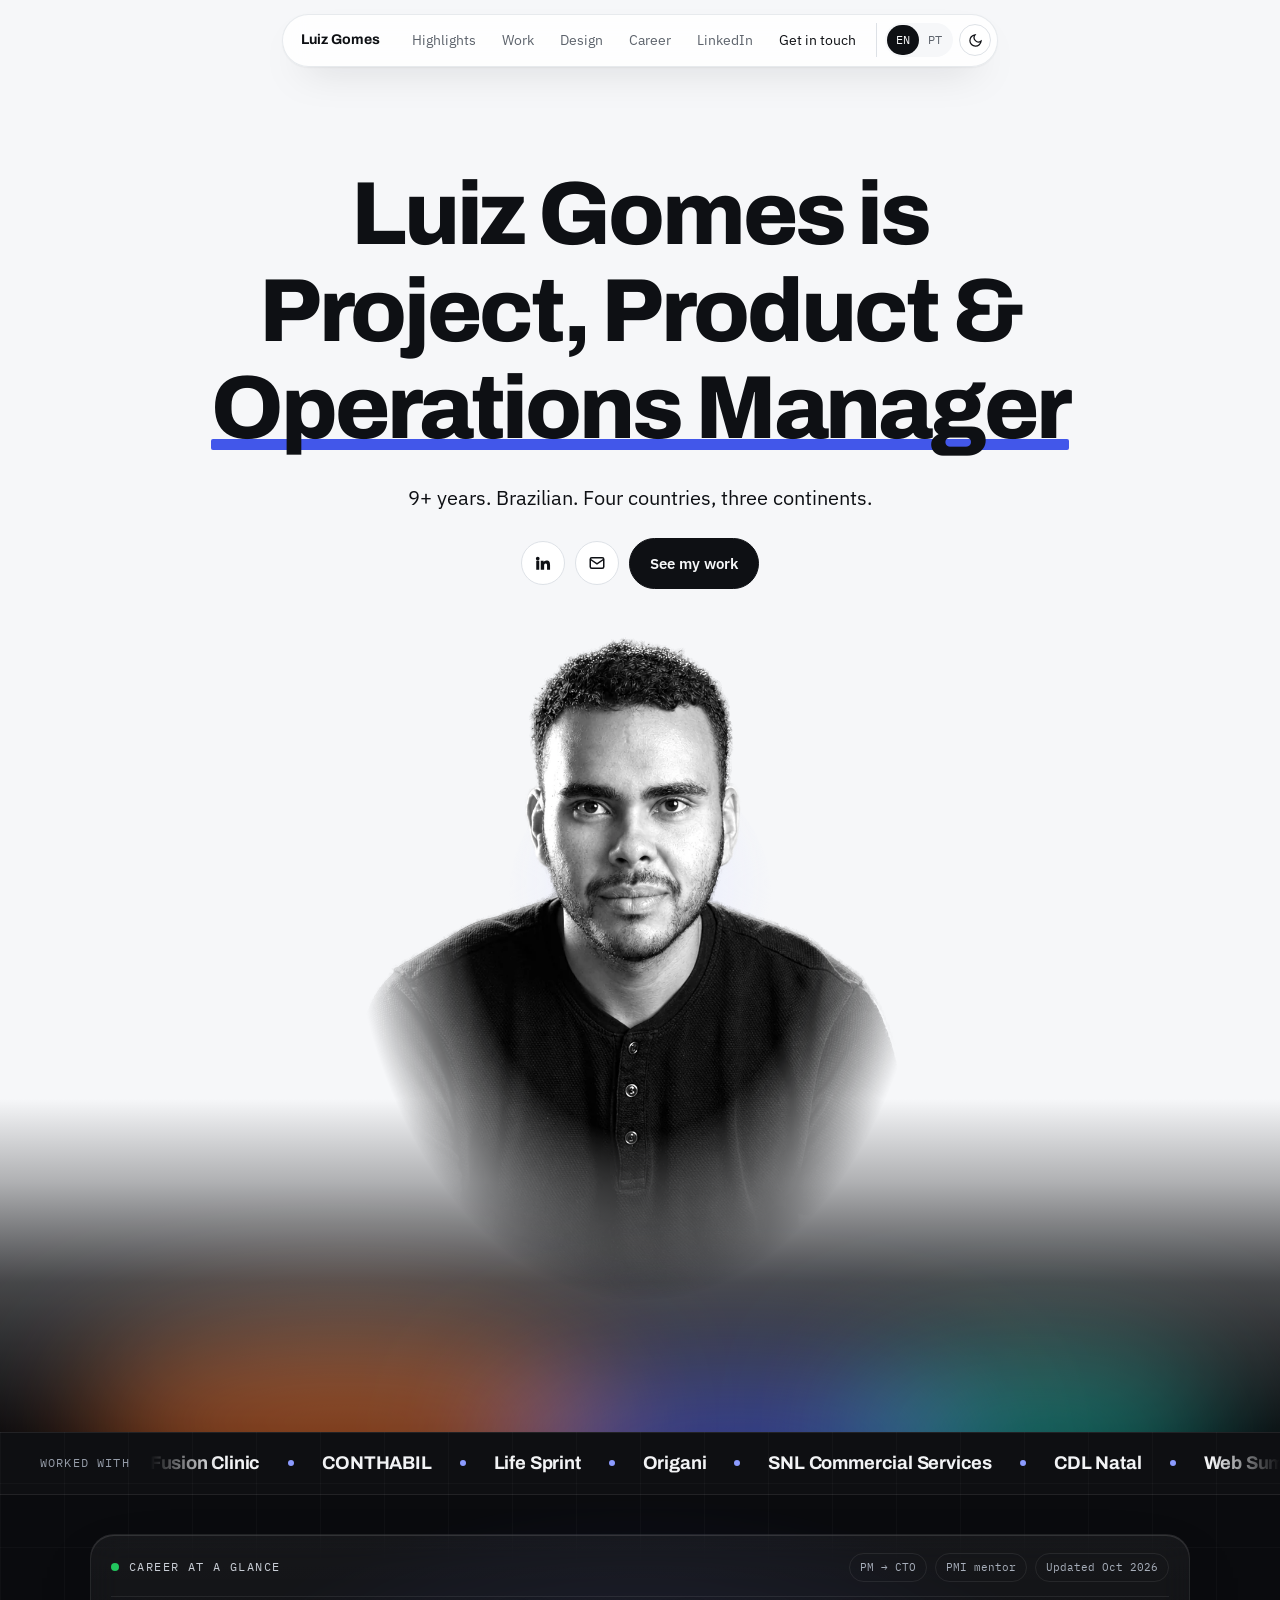
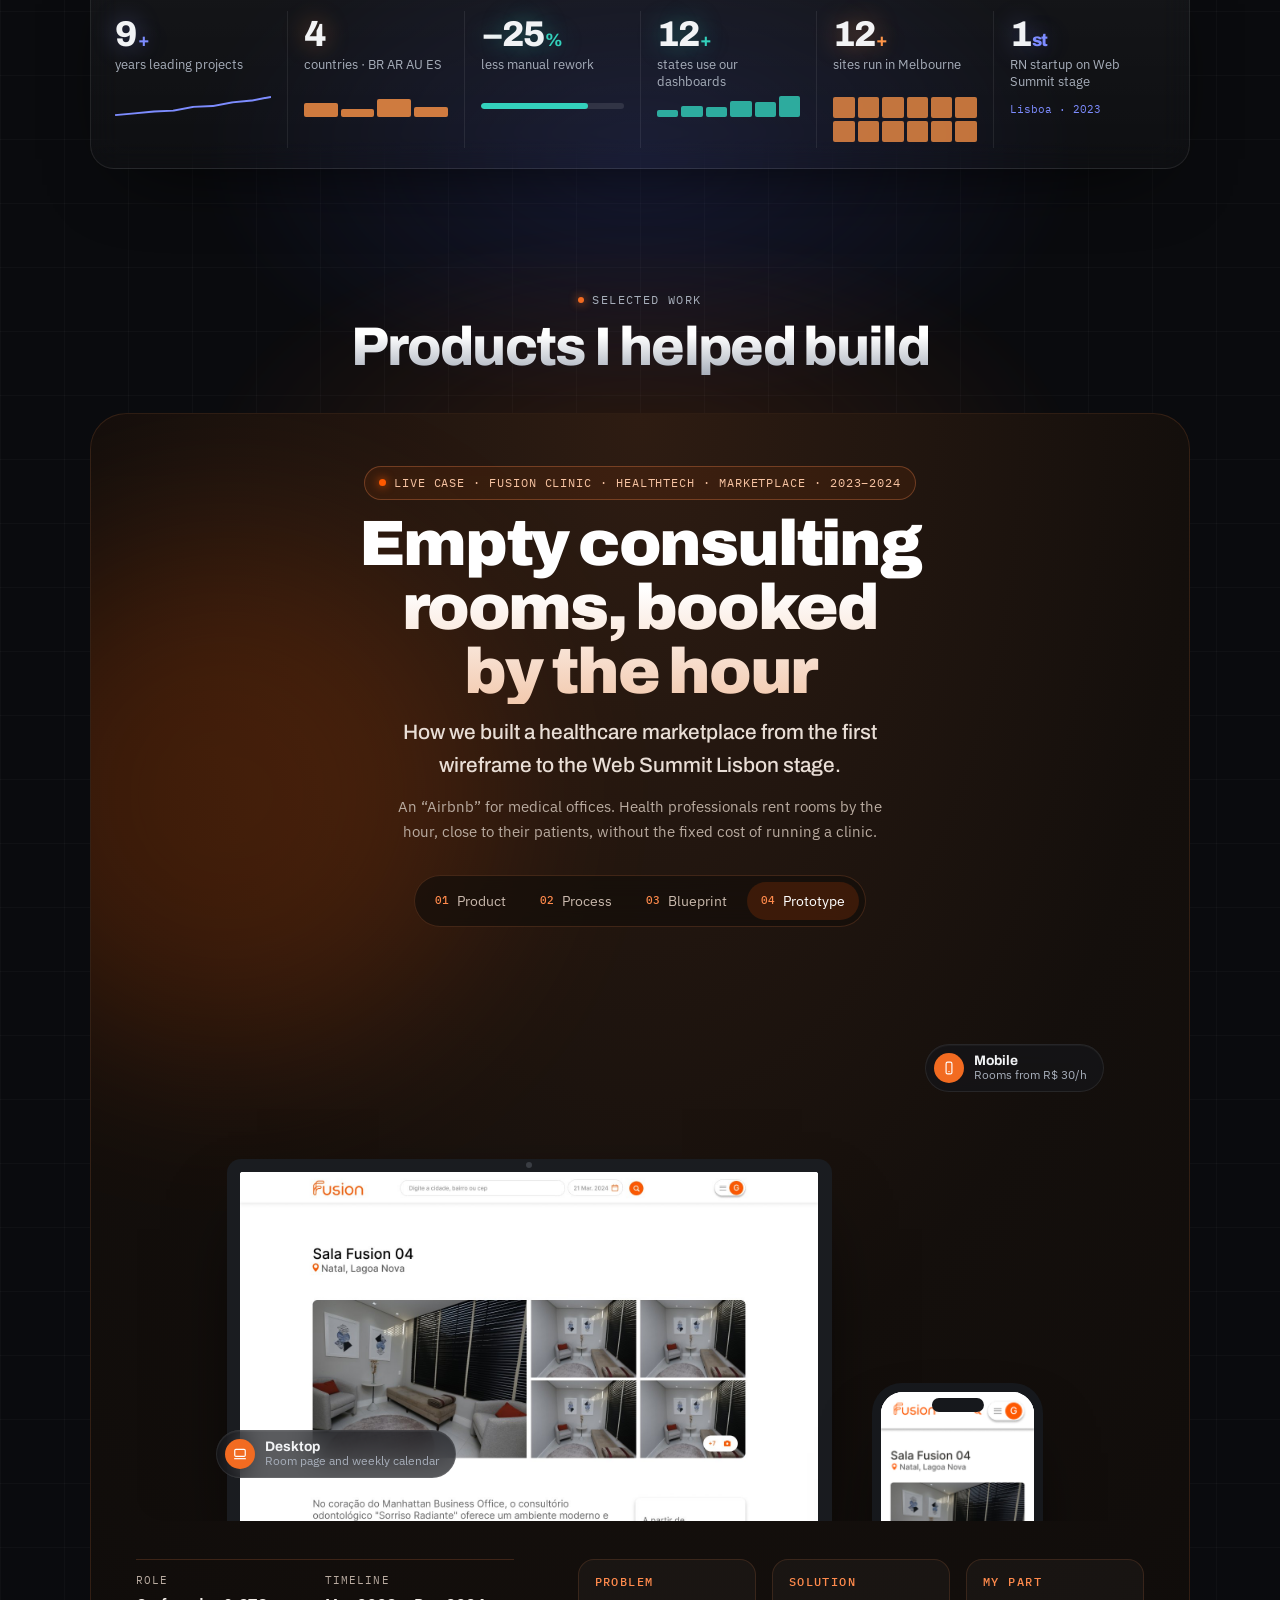
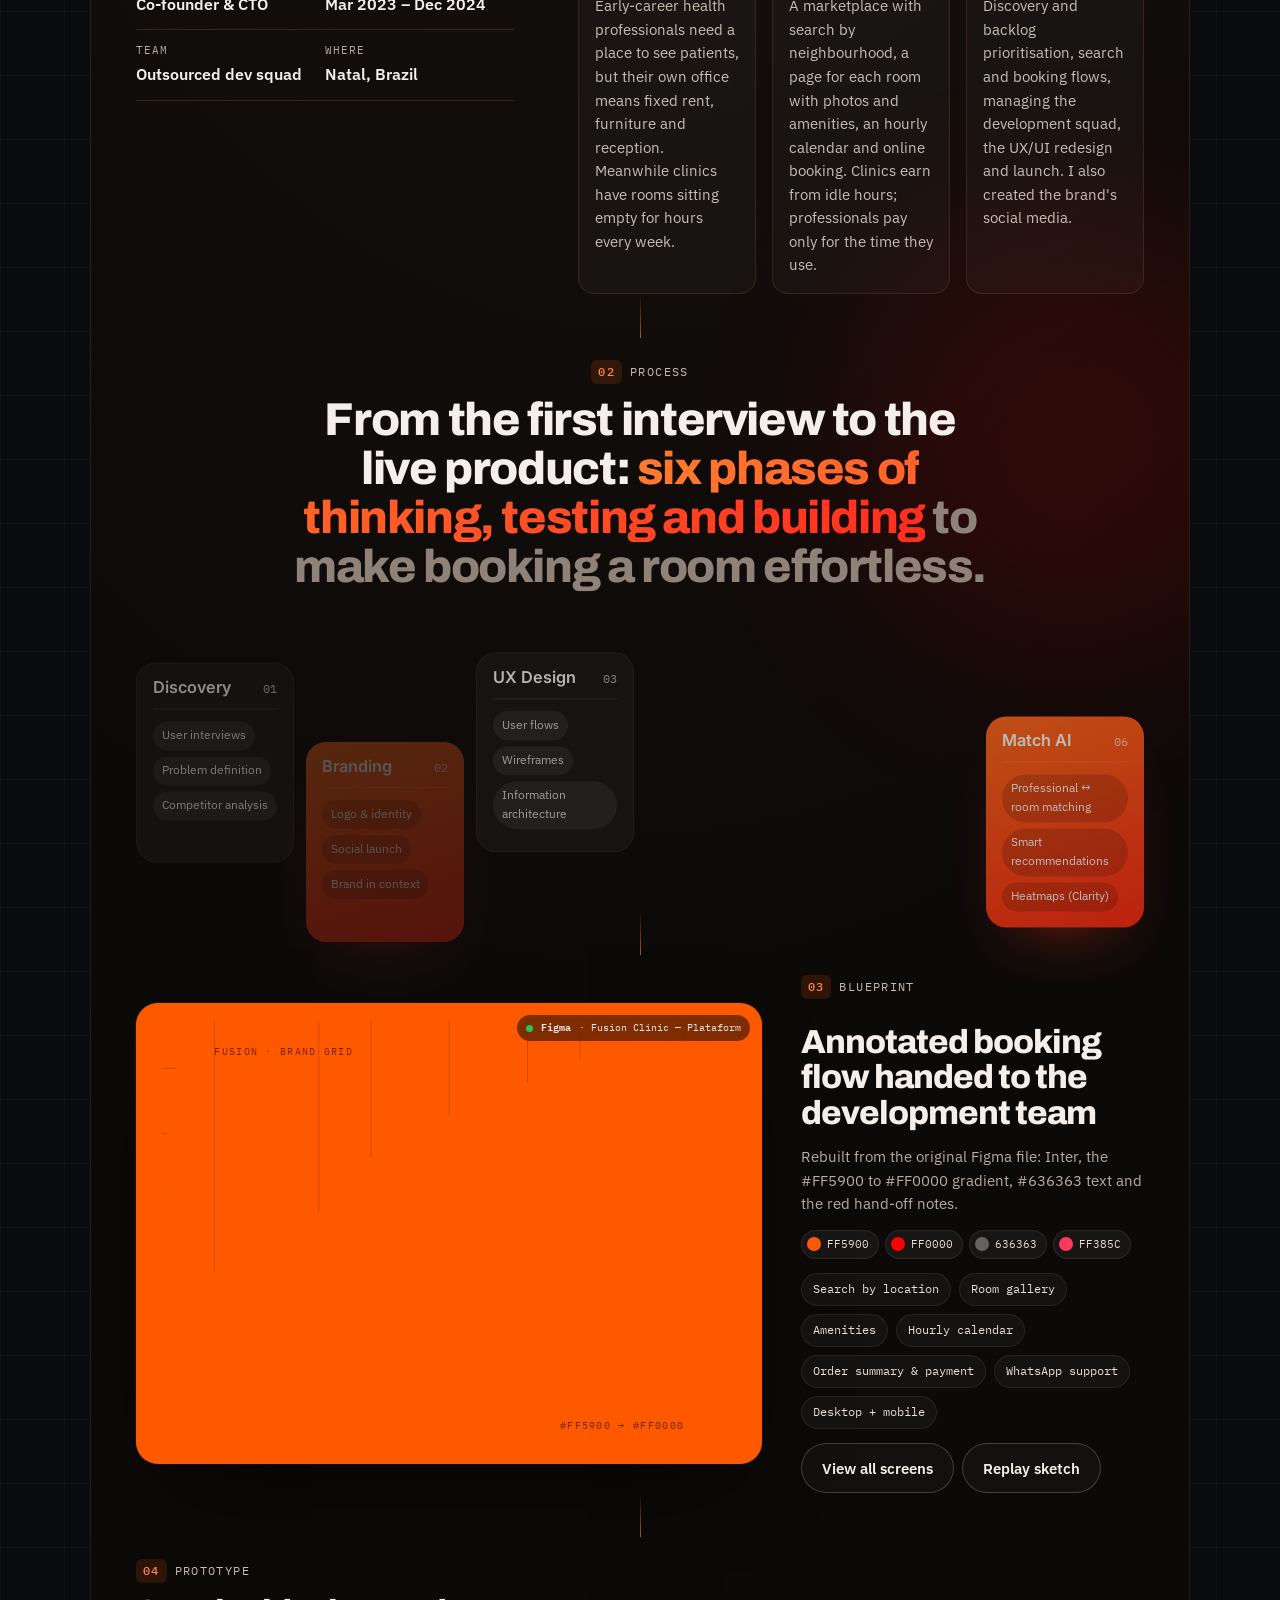
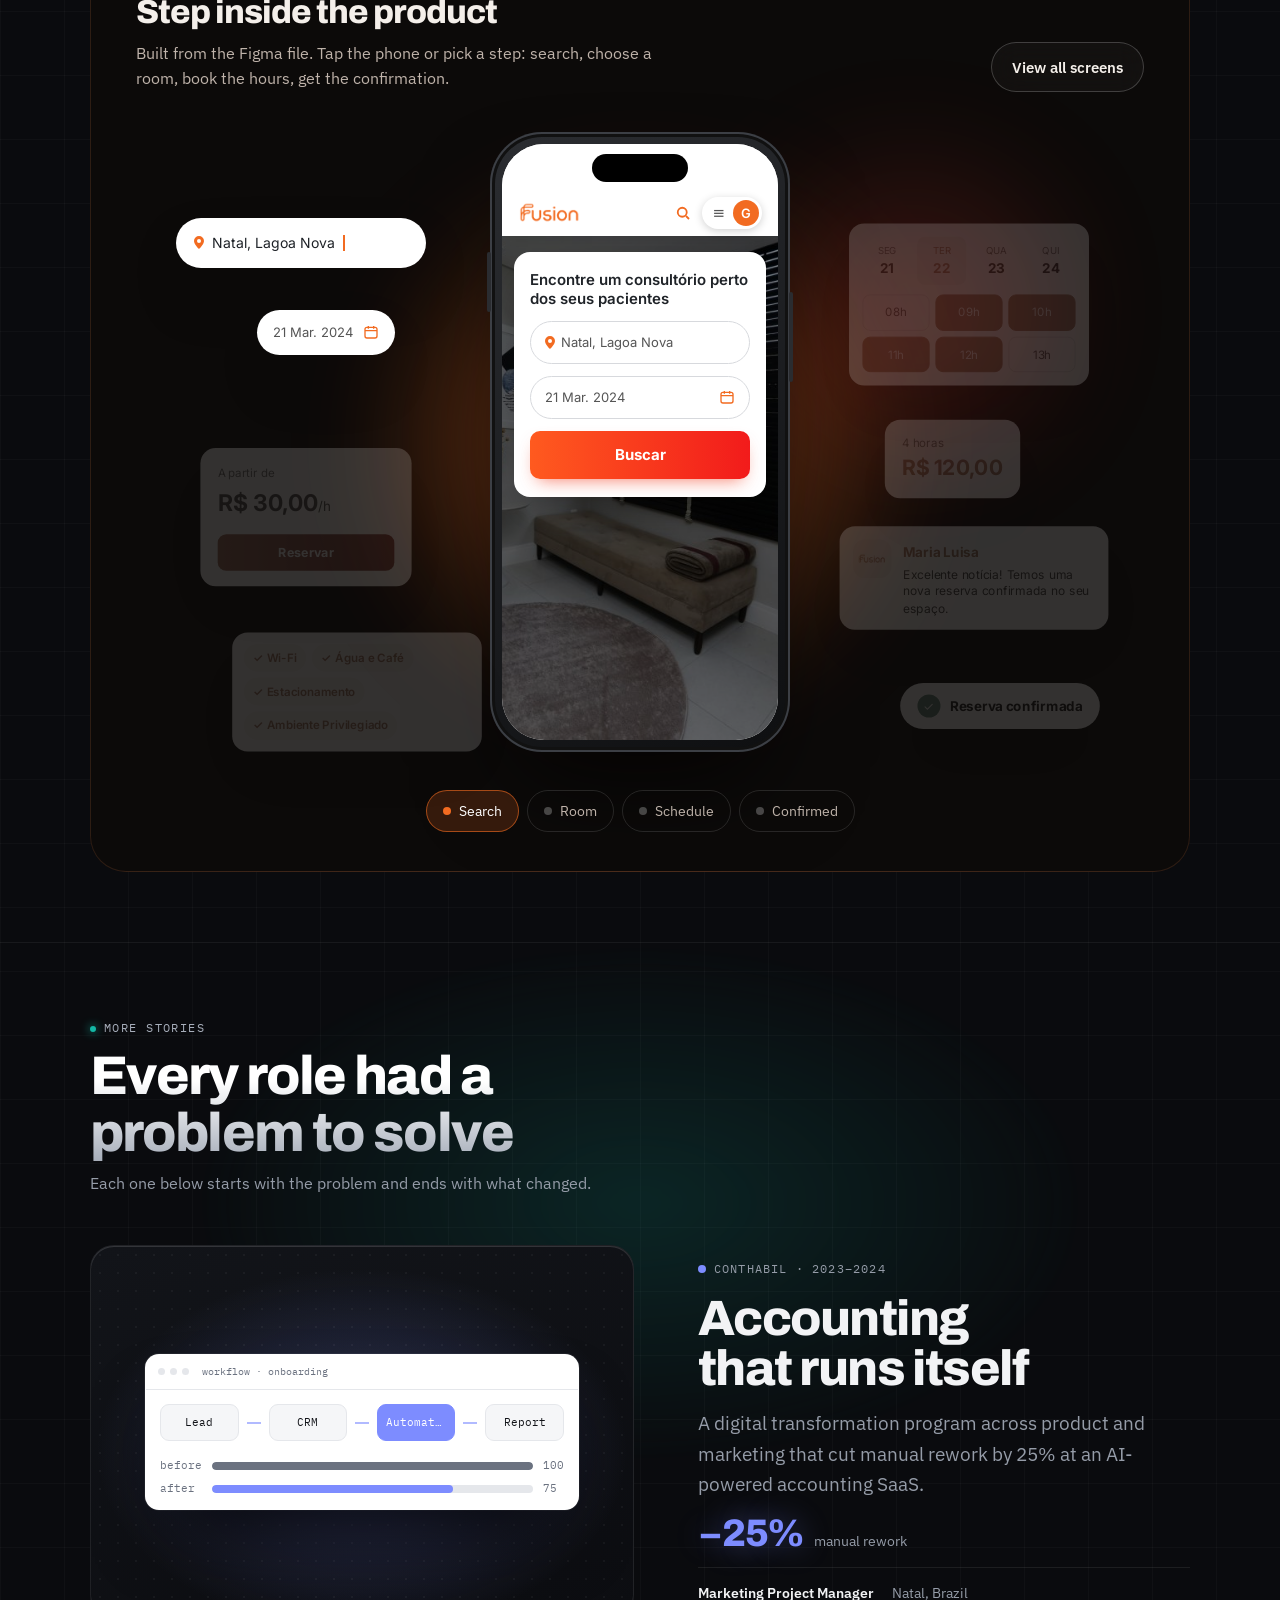
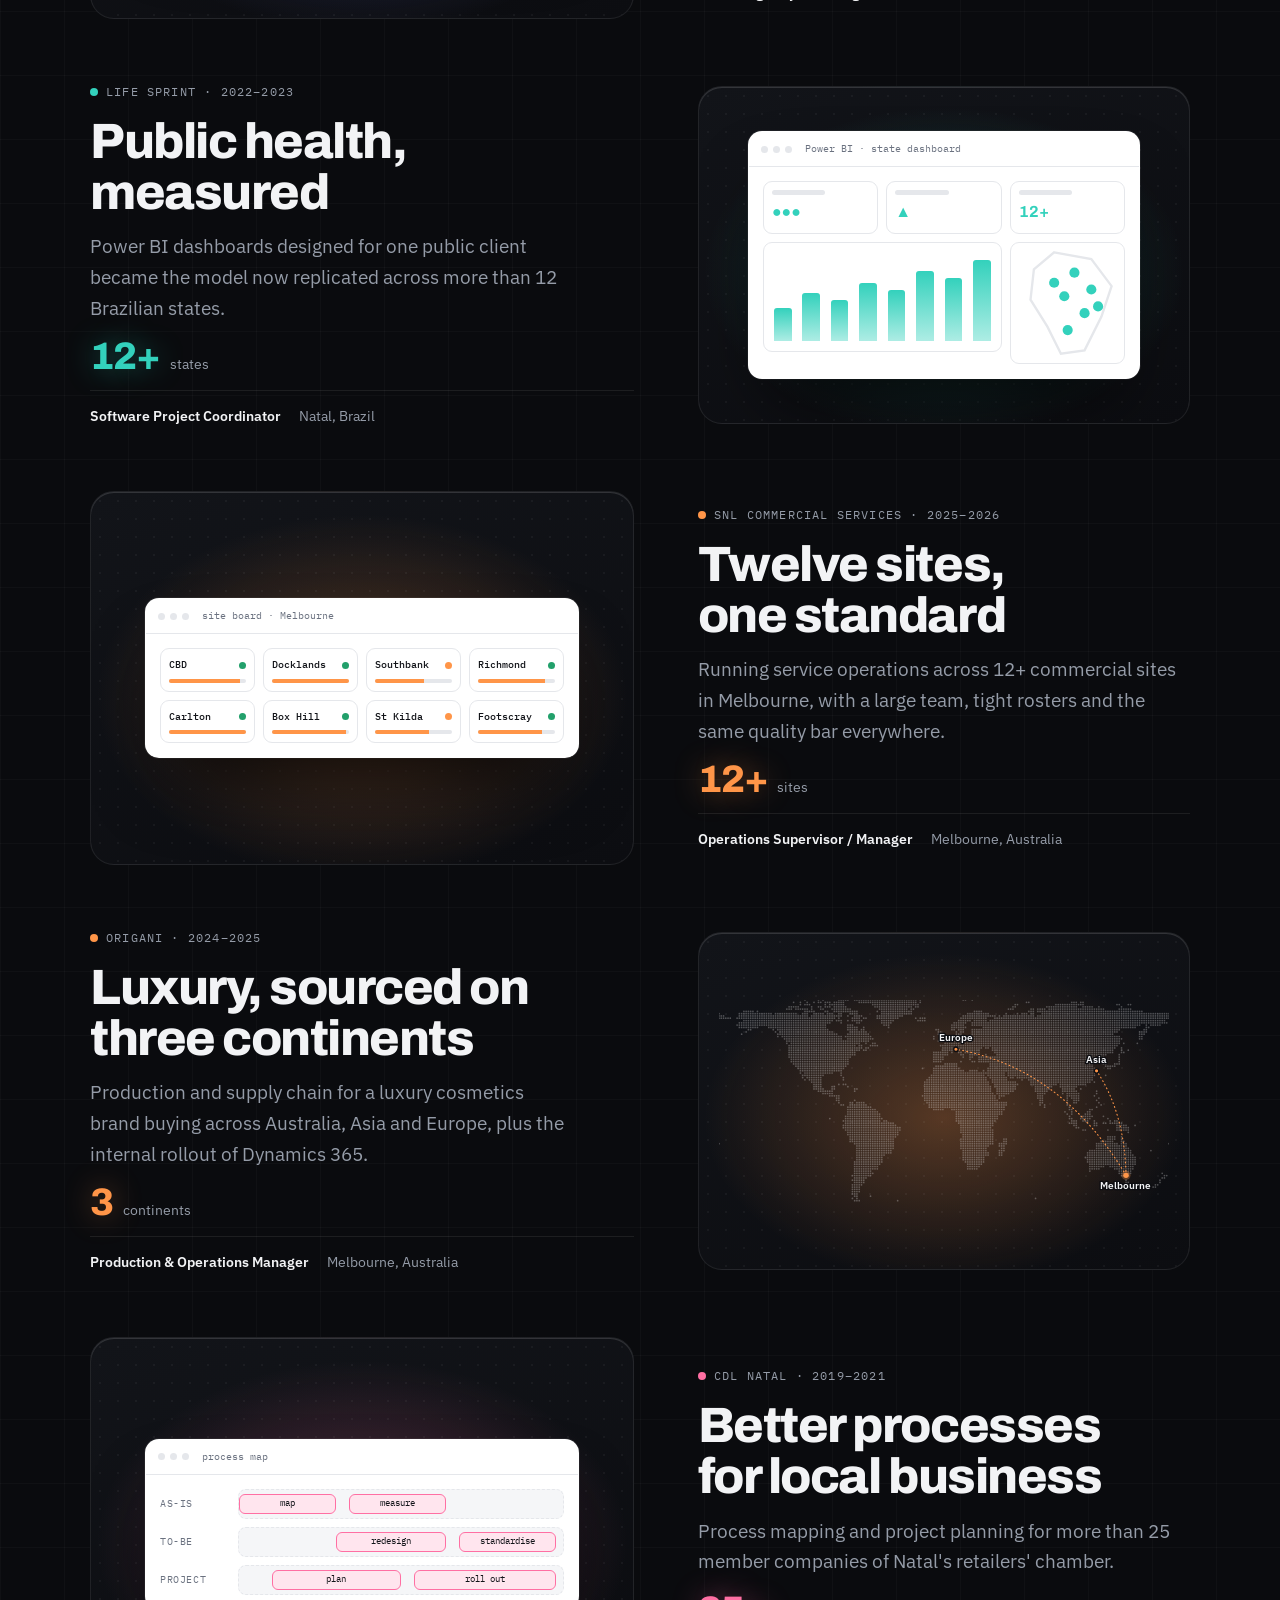
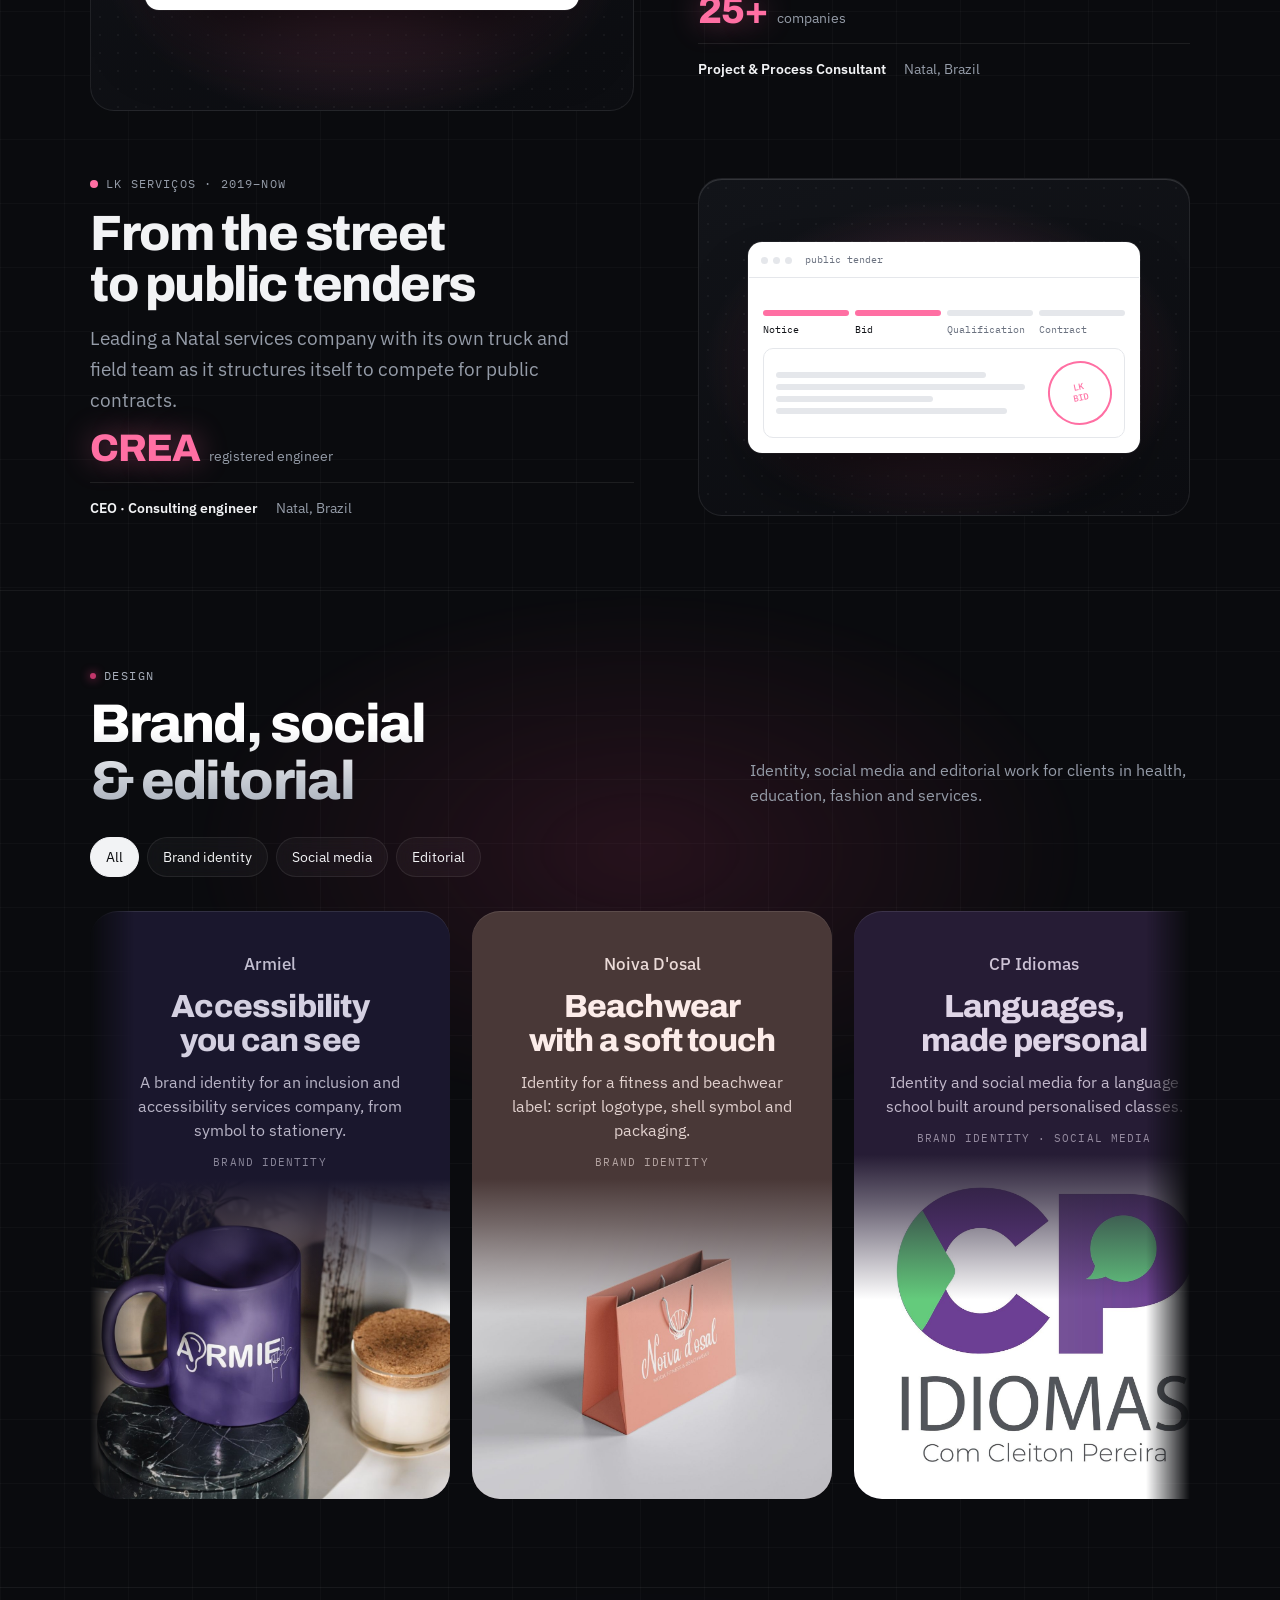
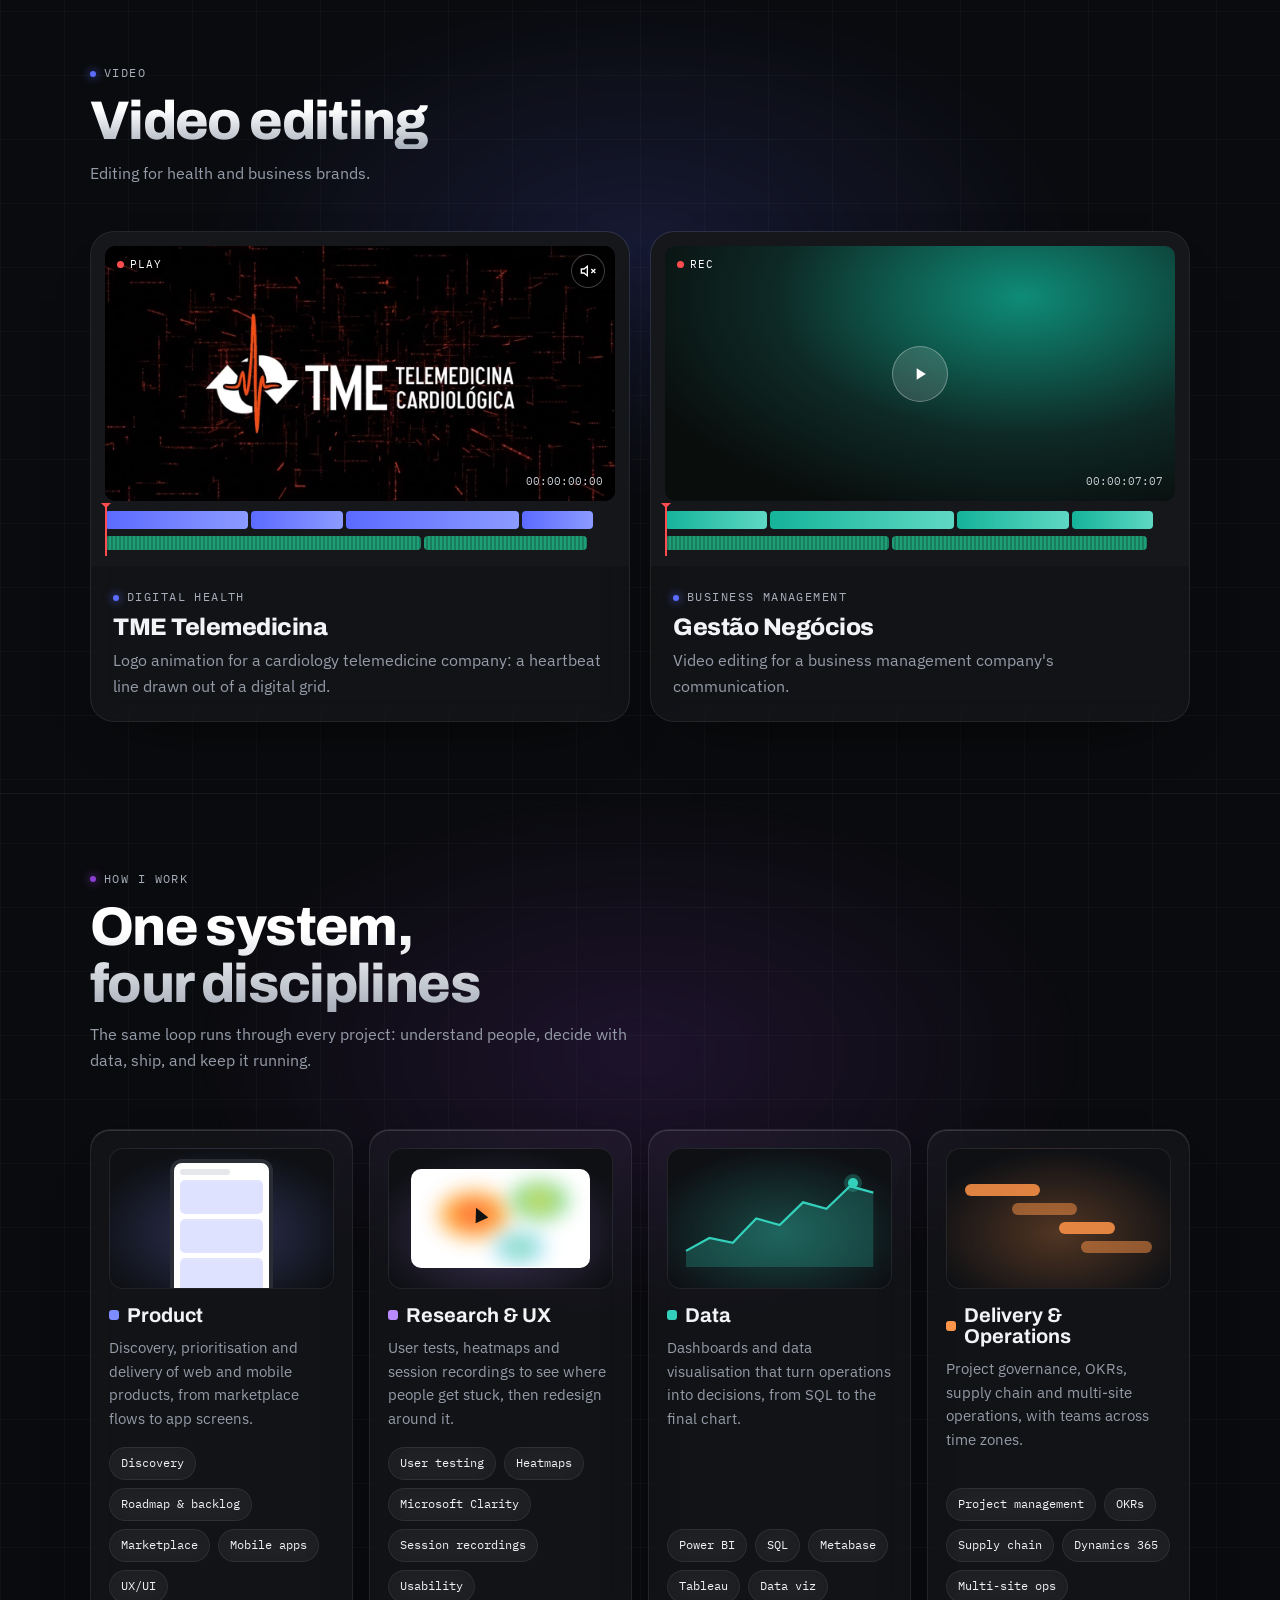
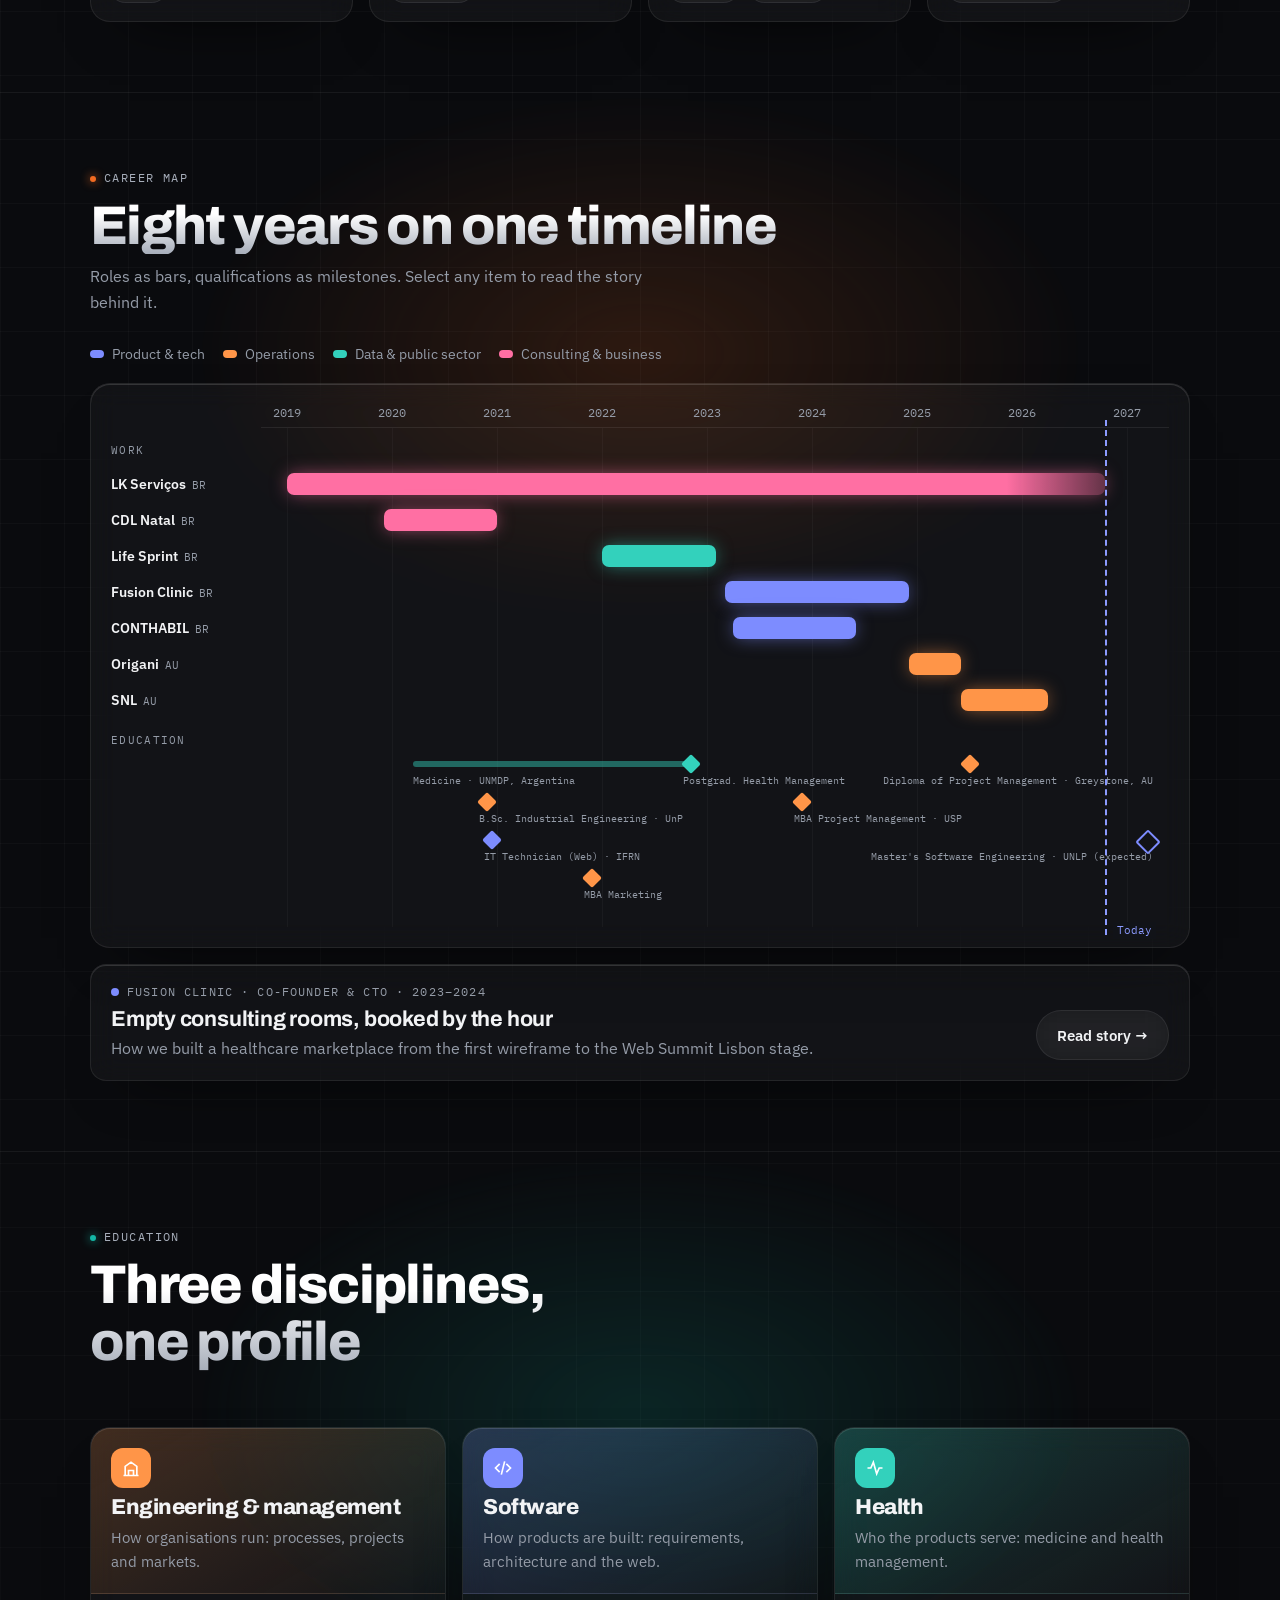
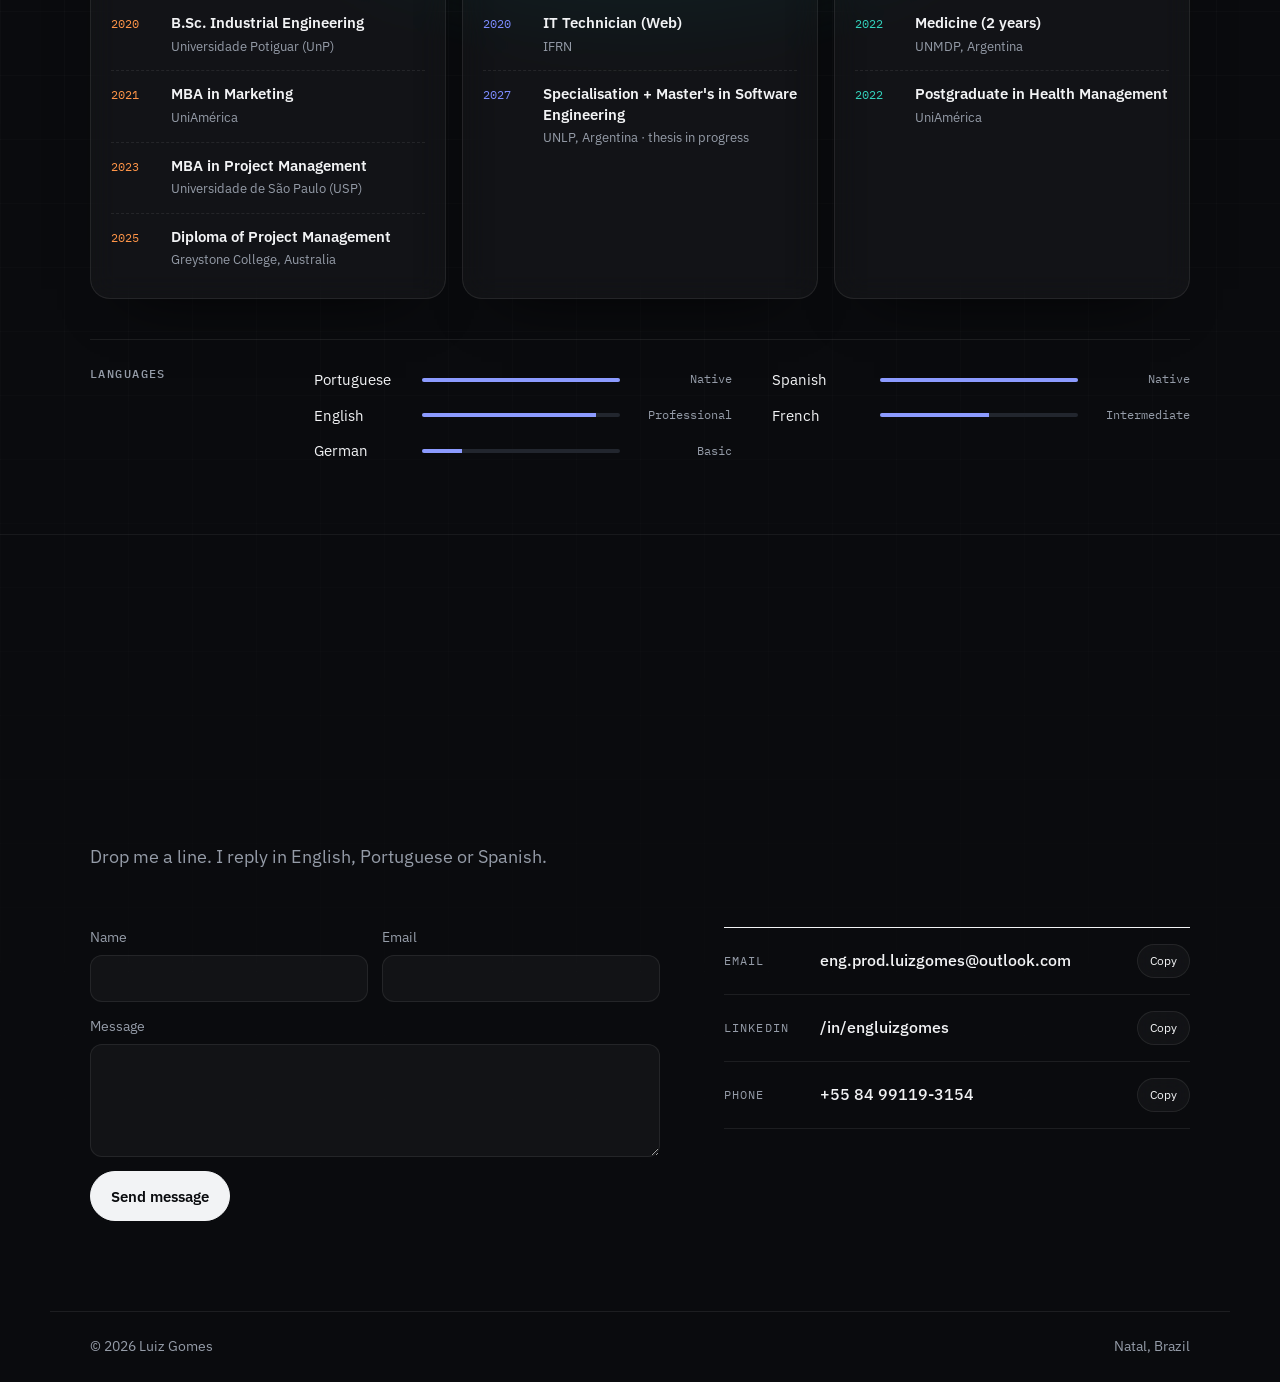
==== index.html @ 3c08f3bb "Unified Fusion live case (product, process, live blueprint, prototype), TME video, HUD highlights, t" ====
<!doctype html>
<html lang="en" data-lang="en">
<head>
<meta charset="utf-8">
<meta name="viewport" content="width=device-width, initial-scale=1, viewport-fit=cover">
<title>Luiz Gomes — Project, Product &amp; Operations Manager</title>
<meta name="description" content="Luiz Gomes is a Project, Product & Operations Manager. Co-founder and CTO of Fusion Clinic. 9+ years across Brazil, Argentina, Australia and Spain.">
<meta name="theme-color" content="#F6F7F9">
<meta property="og:type" content="website">
<meta property="og:title" content="Luiz Gomes — Project, Product & Operations Manager">
<meta property="og:description" content="Products, projects, design and video. 9+ years across Brazil, Argentina, Australia and Spain.">
<meta property="og:image" content="/assets/img/og.jpg">
<meta name="twitter:card" content="summary_large_image">
<link rel="icon" href="/favicon.svg" type="image/svg+xml">
<script>
(function(){var r=document.documentElement;try{var q=new URLSearchParams(location.search).get("lang");var l=q||localStorage.getItem("lg-lang");if(l==="pt"||l==="en"){r.dataset.lang=l;r.lang=l==="pt"?"pt-BR":"en"}var t=localStorage.getItem("lg-theme");if(t)r.dataset.theme=t}catch(e){}})();
</script>
<link rel="preconnect" href="https://fonts.googleapis.com">
<link rel="preconnect" href="https://fonts.gstatic.com" crossorigin>
<link rel="stylesheet" href="https://fonts.googleapis.com/css2?family=Archivo:wdth,wght@62..125,400..900&family=IBM+Plex+Sans:wght@400;500;600&family=IBM+Plex+Mono:wght@400;500&family=Inter:wght@400;500;600;700&display=swap">
<link rel="stylesheet" href="css/style.css">
</head>
<body>
<a class="skip" href="#main" data-i18n="skip">Skip to content</a>

<nav class="pill" aria-label="Main">
  <a class="pill-name" href="#top">Luiz Gomes</a>
  <a class="pill-l" href="#highlights" data-i18n="nav.highlights">Highlights</a>
  <a class="pill-l" href="#work" data-i18n="nav.work">Work</a>
  <a class="pill-l" href="#design" data-i18n="nav.design">Design</a>
  <a class="pill-l" href="#career" data-i18n="nav.career">Career</a>
  <a class="pill-l" href="https://linkedin.com/in/engluizgomes" target="_blank" rel="noopener">LinkedIn</a>
  <a class="pill-l cta" href="#contact" data-i18n="nav.contact">Get in touch</a>
  <span class="pill-tools">
    <span class="lang" role="group" aria-label="Language">
      <button type="button" data-set-lang="en" aria-pressed="true">EN</button>
      <button type="button" data-set-lang="pt" aria-pressed="false">PT</button>
    </span>
    <button class="theme" id="themeBtn" type="button" aria-label="Toggle light and dark theme">
      <svg width="15" height="15" viewBox="0 0 24 24" fill="none" stroke="currentColor" stroke-width="2"><path d="M21 12.8A9 9 0 1 1 11.2 3a7 7 0 0 0 9.8 9.8z"/></svg>
    </button>
  </span>
</nav>

<header class="hero" id="top">
  <h1 class="hero-h">
    <span class="ln"><span data-i18n="hero.a">Luiz Gomes is</span></span>
    <span class="ln"><span data-i18n="hero.b">Project, Product &amp;</span></span>
    <span class="ln"><span class="u" data-i18n="hero.c">Operations Manager</span></span>
  </h1>
  <p class="hero-sub" data-i18n="hero.sub">9+ years. Brazilian. Four countries, three continents.</p>
  <div class="hero-links">
    <a class="ico" href="https://linkedin.com/in/engluizgomes" target="_blank" rel="noopener" aria-label="LinkedIn">
      <svg width="18" height="18" viewBox="0 0 24 24" fill="currentColor"><path d="M4.98 3.5a2.5 2.5 0 1 1 0 5 2.5 2.5 0 0 1 0-5zM3 9h4v12H3zM9 9h3.8v1.7h.05c.53-1 1.83-2.05 3.77-2.05 4.03 0 4.78 2.65 4.78 6.1V21h-4v-5.4c0-1.3-.02-2.95-1.8-2.95-1.8 0-2.08 1.4-2.08 2.86V21H9z"/></svg></a>
    <a class="ico" href="#contact" aria-label="Email">
      <svg width="18" height="18" viewBox="0 0 24 24" fill="none" stroke="currentColor" stroke-width="2"><rect x="3" y="5" width="18" height="14" rx="2"/><path d="m3 7 9 6 9-6"/></svg></a>
    <a class="btn" href="#work" data-i18n="hero.cta">See my work</a>
  </div>
  <figure class="portrait">
    <span class="halo" aria-hidden="true"></span>
    <img src="assets/img/luiz-cutout.webp" width="941" height="1121" alt="Luiz Gomes, black and white portrait">
  </figure>
</header>

<div class="tech" id="tech">
<div class="tech-intro" aria-hidden="true"><span class="au a1"></span><span class="au a2"></span><span class="au a3"></span></div>
<div class="marquee" aria-label="Companies">
  <span class="mq-label" data-i18n="marquee">Worked with</span>
  <div class="mq-track"><div class="mq-row">
    <span>Fusion Clinic</span><i></i><span>CONTHABIL</span><i></i><span>Life Sprint</span><i></i><span>Origani</span><i></i><span>SNL Commercial Services</span><i></i><span>CDL Natal</span><i></i><span>Web Summit Lisboa</span><i></i><span>LK Serviços</span><i></i>
  </div><div class="mq-row" aria-hidden="true">
    <span>Fusion Clinic</span><i></i><span>CONTHABIL</span><i></i><span>Life Sprint</span><i></i><span>Origani</span><i></i><span>SNL Commercial Services</span><i></i><span>CDL Natal</span><i></i><span>Web Summit Lisboa</span><i></i><span>LK Serviços</span><i></i>
  </div></div>
</div>

<main id="main">

<section class="sec hud-sec" id="highlights">
  <div class="wrap">
    <div class="hud" data-reveal>
      <div class="hud-top"><p class="hud-t"><i></i><span data-i18n="hud.title">Career at a glance</span></p><p class="hud-meta"><span>PM → CTO</span><span>PMI mentor</span><span data-i18n="hud.upd">Updated Oct 2026</span></p></div>
      <div class="hud-row">
      <div class="hc" style="--k:var(--k-p)"><p class="hv"><span class="num" data-to="9">9</span><small>+</small></p><p class="hl2" data-i18n="hud.years">years leading projects</p><svg class="hs" viewBox="0 0 80 24" preserveAspectRatio="none"><path d="M0 22 L10 20 L20 18 L30 17 L40 13 L50 12 L60 8 L70 6 L80 2"/></svg></div>
      <div class="hc" style="--k:var(--k-o)"><p class="hv"><span class="num" data-to="4">4</span><small></small></p><p class="hl2" data-i18n="hud.countries">countries · BR AR AU ES</p><span class="hb"><i style="--h:60%"></i><i style="--h:35%"></i><i style="--h:80%"></i><i style="--h:45%"></i></span></div>
      <div class="hc" style="--k:var(--k-d)"><p class="hv">−<span class="num" data-to="25">25</span><small>%</small></p><p class="hl2" data-i18n="hud.rework">less manual rework</p><span class="hp"><i style="--v:75%"></i></span></div>
      <div class="hc" style="--k:var(--k-d)"><p class="hv"><span class="num" data-to="12">12</span><small>+</small></p><p class="hl2" data-i18n="hud.states">states use our dashboards</p><span class="hb"><i style="--h:30%"></i><i style="--h:50%"></i><i style="--h:45%"></i><i style="--h:70%"></i><i style="--h:65%"></i><i style="--h:95%"></i></span></div>
      <div class="hc" style="--k:var(--k-o)"><p class="hv"><span class="num" data-to="12">12</span><small>+</small></p><p class="hl2" data-i18n="hud.sites">sites run in Melbourne</p><span class="hg"><i></i><i></i><i></i><i></i><i></i><i></i><i></i><i></i><i></i><i></i><i></i><i></i></span></div>
      <div class="hc" style="--k:var(--k-p)"><p class="hv"><span class="num" data-to="1">1</span><small>st</small></p><p class="hl2" data-i18n="hud.ws">RN startup on Web Summit stage</p><span class="hw">Lisboa · 2023</span></div>
      </div>
    </div>
  </div>
</section>


<section class="sec" id="work">
  <div class="wrap">
    <p class="eyebrow center" data-reveal data-i18n="work.eyebrow">Selected work</p>
    <h2 class="sec-h center" data-reveal data-i18n="work.title">Products I helped build</h2>

    <article class="live" id="fusion">
      <span class="live-glow lg1" aria-hidden="true"></span><span class="live-glow lg2" aria-hidden="true"></span>
      <header class="live-top" data-reveal>
        <p class="live-pill"><i></i><span data-i18n="lv.pill">Live case</span> · Fusion Clinic · <span data-i18n="fc.tag">Healthtech · Marketplace · 2023–2024</span></p>
        <h3 class="live-h" data-i18n="fc.st">Empty consulting rooms, booked by the hour</h3>
        <p class="live-sub" data-i18n="fc.ss">How we built a healthcare marketplace from the first wireframe to the Web Summit Lisbon stage.</p>
        <p class="live-lede" data-i18n="fc.lede">An “Airbnb” for medical offices.</p>
      </header>

      <nav class="chapters" aria-label="Case chapters">
        <a href="#ch-product"><b>01</b><span data-i18n="ch.1">Product</span></a>
        <a href="#ch-process"><b>02</b><span data-i18n="ch.2">Process</span></a>
        <a href="#ch-blueprint"><b>03</b><span data-i18n="ch.3">Blueprint</span></a>
        <a href="#proto"><b>04</b><span data-i18n="ch.4">Prototype</span></a>
      </nav>

      <div class="chapter" id="ch-product">
        <div class="stage fusion" id="fusionStage">
      <span class="blob b1" aria-hidden="true"></span><span class="blob b2" aria-hidden="true"></span>
      <div class="laptop" data-par="-40">
        <div class="lid"><span class="cam" aria-hidden="true"></span>
          <div class="screen"><span class="pan" role="img" aria-label="Fusion Clinic desktop: room page with photo gallery, amenities, price card and weekly booking calendar" style="background-image:url(assets/img/fusion-desktop-room.jpg)"></span></div>
        </div>
        <div class="base"></div>
      </div>
      <div class="phone" data-par="28">
        <div class="ph-screen"><span class="notch" aria-hidden="true"></span><span class="still" role="img" aria-label="Fusion Clinic mobile: Sala Fusion 04 in Natal, from R$ 30 per hour, with a fixed Book button" style="background-image:url(assets/img/fusion-mobile-book.jpg)"></span></div>
      </div>
      <span class="tagchip t1"><span class="ti"><svg width="14" height="14" viewBox="0 0 24 24" fill="none" stroke="currentColor" stroke-width="2"><rect x="3" y="4" width="18" height="12" rx="2"/><path d="M2 20h20"/></svg></span><span><b data-i18n="fc.cap1a">Desktop</b><small data-i18n="fc.cap1b">Room page and weekly calendar</small></span></span>
      <span class="tagchip t2"><span class="ti"><svg width="14" height="14" viewBox="0 0 24 24" fill="none" stroke="currentColor" stroke-width="2"><rect x="7" y="2" width="10" height="20" rx="2.5"/><path d="M11 18h2"/></svg></span><span><b data-i18n="fc.cap2a">Mobile</b><small data-i18n="fc.cap2b">Rooms from R$ 30/h</small></span></span>
    </div>
        <div class="case-body live-body">
      <div class="case-intro" data-reveal>
        <dl class="facts">
          <div><dt data-i18n="fc.role.k">Role</dt><dd data-i18n="fc.role.v">Co-founder &amp; CTO</dd></div>
          <div><dt data-i18n="fc.when.k">Timeline</dt><dd data-i18n="fc.when.v">Mar 2023 – Dec 2024</dd></div>
          <div><dt data-i18n="fc.team.k">Team</dt><dd data-i18n="fc.team.v">Outsourced dev squad</dd></div>
          <div><dt data-i18n="fc.where.k">Where</dt><dd data-i18n="fc.where.v">Natal, Brazil</dd></div>
        </dl>
      </div>
      <div class="psm">
        <div data-reveal><h4 data-i18n="fc.p.t">Problem</h4><p data-i18n="fc.p.d">Early-career health professionals need a place to see patients, but their own office means fixed rent, furniture and reception. Meanwhile clinics have rooms sitting empty for hours every week.</p></div>
        <div data-reveal><h4 data-i18n="fc.s.t">Solution</h4><p data-i18n="fc.s.d">A marketplace with search by neighbourhood, a page for each room with photos and amenities, an hourly calendar and online booking. Clinics earn from idle hours; professionals pay only for the time they use.</p></div>
        <div data-reveal><h4 data-i18n="fc.m.t">My part</h4><p data-i18n="fc.m.d">Discovery and backlog prioritisation, search and booking flows, managing the development squad, the UX/UI redesign and launch. I also created the brand's social media.</p></div>
      </div>
    </div>
      </div>

      <div class="chapter" id="ch-process">
        <div class="ch-head" data-reveal>
          <p class="ch-tag"><b>02</b> <span data-i18n="ch.2">Process</span></p>
          <h3 class="ch-h"><span data-i18n="ph.h1">From the first interview to the live product:</span> <em data-i18n="ph.h2">six phases of thinking, testing and building</em> <span data-i18n="ph.h3">to make booking a room effortless.</span></h3>
        </div>
        <div class="phases">
          <article class="phase" data-reveal>
            <header><h4 data-i18n="ph.d">Discovery</h4><span class="pn">01</span></header>
            <ul><li data-i18n="ph.d1">User interviews</li><li data-i18n="ph.d2">Problem definition</li><li data-i18n="ph.d3">Competitor analysis</li></ul>
          </article>
          <article class="phase hot" data-reveal>
            <header><h4 data-i18n="ph.b">Branding</h4><span class="pn">02</span></header>
            <ul><li data-i18n="ph.b1">Logo & identity</li><li data-i18n="ph.b2">Social launch</li><li data-i18n="ph.b3">Brand in context</li></ul>
          </article>
          <article class="phase" data-reveal>
            <header><h4 data-i18n="ph.u">UX Design</h4><span class="pn">03</span></header>
            <ul><li data-i18n="ph.u1">User flows</li><li data-i18n="ph.u2">Wireframes</li><li data-i18n="ph.u3">Information architecture</li></ul>
          </article>
          <article class="phase hot" data-reveal>
            <header><h4 data-i18n="ph.i">UI Design</h4><span class="pn">04</span></header>
            <ul><li data-i18n="ph.i1">Colour & type</li><li data-i18n="ph.i2">High-fidelity screens</li><li data-i18n="ph.i3">Annotated hand-off</li></ul>
          </article>
          <article class="phase" data-reveal>
            <header><h4 data-i18n="ph.l">Build & Launch</h4><span class="pn">05</span></header>
            <ul><li data-i18n="ph.l1">Outsourced dev squad</li><li data-i18n="ph.l2">Usability tests</li><li data-i18n="ph.l3">Web Summit Lisbon</li></ul>
          </article>
          <article class="phase hot" data-reveal>
            <header><h4 data-i18n="ph.m">Match AI</h4><span class="pn">06</span></header>
            <ul><li data-i18n="ph.m1">Professional ↔ room matching</li><li data-i18n="ph.m2">Smart recommendations</li><li data-i18n="ph.m3">Heatmaps (Clarity)</li></ul>
          </article>
        </div>
      </div>

      <div class="chapter" id="ch-blueprint">
        <div class="bp-wrap">
          <div class="bp" id="bp" role="img" aria-label="The Fusion Clinic room page being sketched live: grid, wireframe, annotations and final UI"></div>
          <div class="bp-side" data-reveal>
            <p class="ch-tag"><b>03</b> <span data-i18n="ch.3">Blueprint</span></p>
            <h3 class="ch-h sm" data-i18n="fc.flow">Annotated booking flow handed to the development team</h3>
            <p class="bp-note" data-i18n="bp.note">Rebuilt from the original Figma file: Inter, #FF5900 to #FF0000 gradient, #636363 text and the red hand-off notes.</p>
            <div class="swatches"><span style="--s:#FF5900">FF5900</span><span style="--s:#FF0000">FF0000</span><span style="--s:#636363">636363</span><span style="--s:#FF385C">FF385C</span></div>
            <ul class="chips">
          <li data-i18n="f.1">Search by location</li><li data-i18n="f.2">Room gallery</li><li data-i18n="f.3">Amenities</li><li data-i18n="f.4">Hourly calendar</li><li data-i18n="f.5">Order summary &amp; payment</li><li data-i18n="f.6">WhatsApp support</li><li data-i18n="f.7">Desktop + mobile</li>
        </ul>
            <div class="bp-actions"><button class="btn ghost" type="button" id="openFusion2" data-i18n="fc.open">View all screens</button><button class="btn ghost" type="button" id="bpReplay" data-i18n="bp.replay">Replay sketch</button></div>
          </div>
        </div>
      </div>

      <div class="chapter proto" id="proto">
        <div class="proto-head" data-reveal>
          <div><p class="ch-tag"><b>04</b> <span data-i18n="ch.4">Prototype</span></p><h3 class="ch-h sm" data-i18n="pr.title">Step inside the product</h3><p class="proto-sub" data-i18n="pr.sub">Tap the phone or pick a step.</p></div>
          <button class="btn ghost" type="button" id="openFusion3" data-i18n="fc.open">View all screens</button>
        </div>
        <div class="proto-stage">
        <span class="glow g1" aria-hidden="true"></span><span class="glow g2" aria-hidden="true"></span>

        <!-- floating UI pieces, each tied to a step -->
        <div class="fl fl-search" data-step="0" aria-hidden="true"><span class="ico-pin"></span><span class="typed" data-typed>Natal, Lagoa Nova</span><span class="caret"></span></div>
        <div class="fl fl-date" data-step="0" aria-hidden="true"><span>21 Mar. 2024</span><svg viewBox="0 0 24 24" width="16" height="16" fill="none" stroke="#F26B21" stroke-width="2"><rect x="3" y="5" width="18" height="16" rx="3"/><path d="M3 10h18M8 3v4M16 3v4"/></svg></div>
        <div class="fl fl-price" data-step="1" aria-hidden="true"><small>A partir de</small><b>R$ 30,00<em>/h</em></b><span class="cta">Reservar</span></div>
        <div class="fl fl-amen" data-step="1" aria-hidden="true"><span>✓ Wi-Fi</span><span>✓ Água e Café</span><span>✓ Estacionamento</span><span>✓ Ambiente Privilegiado</span></div>
        <div class="fl fl-cal" data-step="2" aria-hidden="true">
          <div class="fc-days"><span>SEG<br><b>21</b></span><span class="on">TER<br><b>22</b></span><span>QUA<br><b>23</b></span><span>QUI<br><b>24</b></span></div>
          <div class="fc-slots"><i>08h</i><i class="sel">09h</i><i class="sel">10h</i><i class="sel">11h</i><i class="sel">12h</i><i>13h</i></div>
        </div>
        <div class="fl fl-total" data-step="2" aria-hidden="true"><small>4 horas</small><b>R$ 120,00</b></div>
        <div class="fl fl-mail" data-step="3" aria-hidden="true"><span class="mi"><img src="assets/img/fusion-logo.png" alt=""></span><div><b>Maria Luisa</b><p>Excelente notícia! Temos uma nova reserva confirmada no seu espaço.</p></div></div>
        <div class="fl fl-ok" data-step="3" aria-hidden="true"><span class="ck">✓</span><b>Reserva confirmada</b></div>

        <!-- the phone: a working mini version of the app -->
        <div class="dev" id="dev">
          <div class="dev-scr">
            <span class="island" aria-hidden="true"></span>
            <div class="app-bar"><img src="assets/img/fusion-logo.png" alt="Fusion"><span class="ab-r"><svg viewBox="0 0 24 24" width="18" height="18" fill="none" stroke="#F26B21" stroke-width="2.4"><circle cx="11" cy="11" r="6"/><path d="m20 20-4-4"/></svg><span class="ab-m">≡<i>G</i></span></span></div>
            <div class="views" id="views">
              <!-- 0 search -->
              <section class="v v0" aria-label="Busca">
                <img class="v0-bg" src="assets/img/room-1.jpg" alt="">
                <div class="v0-card">
                  <p class="v0-h">Encontre um consultório perto dos seus pacientes</p>
                  <label class="inp"><span class="ico-pin"></span><span class="typed" data-typed>Natal, Lagoa Nova</span></label>
                  <label class="inp"><span>21 Mar. 2024</span><svg viewBox="0 0 24 24" width="16" height="16" fill="none" stroke="#F26B21" stroke-width="2"><rect x="3" y="5" width="18" height="16" rx="3"/><path d="M3 10h18M8 3v4M16 3v4"/></svg></label>
                  <button type="button" class="pbtn" data-go="1">Buscar</button>
                </div>
              </section>
              <!-- 1 room -->
              <section class="v v1" aria-label="Sala">
                <div class="v-scroll">
                  <h4>Sala Fusion 04</h4><p class="loc"><span class="ico-pin"></span>Natal, Lagoa Nova</p>
                  <div class="gal"><img src="assets/img/room-1.jpg" alt="Sala Fusion 04"><img src="assets/img/room-2.jpg" alt=""><img src="assets/img/room-1.jpg" alt="" style="object-position:80% 50%"><span class="more">+7 📷</span></div>
                  <ul class="amen"><li>Ambiente Privilegiado</li><li>Wi-Fi</li><li>Água e Café</li><li>Estacionamento</li></ul>
                </div>
                <div class="foot"><div><small>A partir de</small><b>R$ 30,00<em>/h</em></b></div><button type="button" class="pbtn" data-go="2">Reservar</button></div>
              </section>
              <!-- 2 schedule -->
              <section class="v v2" aria-label="Agenda">
                <div class="v-scroll">
                  <h4>Escolha os horários</h4><p class="loc">Sala Fusion 04 · Março 2024</p>
                  <div class="days"><button type="button">SEG<b>21</b></button><button type="button" class="on">TER<b>22</b></button><button type="button">QUA<b>23</b></button><button type="button">QUI<b>24</b></button><button type="button">SEX<b>25</b></button></div>
                  <div class="slots" id="slots"><button type="button">07h – 08h</button><button type="button">08h – 09h</button><button type="button">09h – 10h</button><button type="button">10h – 11h</button><button type="button">11h – 12h</button><button type="button">12h – 13h</button><button type="button">13h – 14h</button><button type="button">14h – 15h</button></div>
                </div>
                <div class="foot"><div><small id="hrs">0 horas</small><b id="tot">R$ 0,00</b></div><button type="button" class="pbtn" data-go="3">Confirmar</button></div>
              </section>
              <!-- 3 confirmed -->
              <section class="v v3" aria-label="Confirmação">
                <div class="v-scroll">
                  <div class="okbig"><span>✓</span></div>
                  <h4 class="c">Reserva confirmada</h4><p class="loc c">Seu espaço está preparado e esperando por você.</p>
                  <div class="sum"><div><small>Check-in</small><b>Ter, 22 Mar · 09:00</b></div><div><small>Checkout</small><b>Ter, 22 Mar · 13:00</b></div><div class="t"><small>Total</small><b id="tot2">R$ 120,00</b></div></div>
                </div>
                <div class="foot"><button type="button" class="pbtn ghost" data-go="0">Nova busca</button></div>
              </section>
            </div>
            <span class="tap" id="tap" aria-hidden="true"></span>
          </div>
        </div>
      </div>

      <div class="steps" role="tablist" aria-label="Prototype steps">
        <button type="button" role="tab" data-step="0" aria-selected="true"><i></i><span data-i18n="pr.s0">Search</span></button>
        <button type="button" role="tab" data-step="1" aria-selected="false"><i></i><span data-i18n="pr.s1">Room</span></button>
        <button type="button" role="tab" data-step="2" aria-selected="false"><i></i><span data-i18n="pr.s2">Schedule</span></button>
        <button type="button" role="tab" data-step="3" aria-selected="false"><i></i><span data-i18n="pr.s3">Confirmed</span></button>
      </div>
      </div>
    </article>
  </div>
</section>

<section class="sec stories" id="stories">
  <div class="wrap">
    <div class="sh"><p class="eyebrow" data-reveal data-i18n="st.eyebrow">More stories</p><h2 class="sec-h" data-reveal data-i18n="st.title">Every role had a problem to solve</h2><p class="lede" data-reveal data-i18n="st.lede">Each one below starts with the problem and ends with what changed.</p></div>
    <div class="story-list" id="storyList"></div>
  </div>
</section>

<section class="sec design" id="design">
  <div class="wrap">
    <div class="d-head">
      <div><p class="eyebrow" data-reveal data-i18n="d.eyebrow">Design</p><h2 class="sec-h" data-reveal data-i18n="d.title">Brand, social &amp; editorial</h2></div>
      <p class="d-lede" data-reveal data-i18n="d.lede">Identity, social media and editorial work for clients in health, education, fashion and services.</p>
    </div>
    <div class="filters" role="group" aria-label="Filter">
      <button type="button" data-f="all" aria-pressed="true" data-i18n="d.all">All</button>
      <button type="button" data-f="brand" aria-pressed="false" data-i18n="d.brand">Brand identity</button>
      <button type="button" data-f="social" aria-pressed="false" data-i18n="d.social">Social media</button>
      <button type="button" data-f="editorial" aria-pressed="false" data-i18n="d.editorial">Editorial</button>
    </div>
    <div class="dgrid-w" id="dgrid"></div>
  </div>
</section>

<section class="sec wrap" id="video">
  <p class="eyebrow" data-reveal data-i18n="v.eyebrow">Video</p>
  <h2 class="sec-h" data-reveal data-i18n="v.title">Video editing</h2>
  <p class="lede" data-reveal data-i18n="v.lede">Editing for health and business brands.</p>
  <div class="vids">
    <article class="vid vid-live" data-reveal>
        <div class="timeline">
          <div class="viewer"><video id="tmeVid" src="assets/video/tme.mp4" poster="assets/video/tme-poster.jpg" muted loop playsinline preload="metadata" aria-label="TME Telemedicina Cardiológica logo animation"></video><span class="rec"><i></i>PLAY</span><button type="button" class="snd" id="tmeSnd" aria-pressed="false" aria-label="Turn sound on"><svg width="16" height="16" viewBox="0 0 24 24" fill="none" stroke="currentColor" stroke-width="2"><path d="M11 5 6 9H2v6h4l5 4z"/><path class="w" d="M16 9a4 4 0 0 1 0 6M19 6a8 8 0 0 1 0 12"/><path class="x" d="m17 9 6 6M23 9l-6 6"/></svg></button><span class="tc" id="tmeTc">00:00:00:00</span></div>
          <div class="tracks"><div class="trk v"><i style="--w:28%"></i><i style="--w:18%"></i><i style="--w:34%"></i><i style="--w:14%"></i></div><div class="trk a"><i style="--w:62%"></i><i style="--w:32%"></i></div><span class="head" id="tmeHead"></span></div>
        </div>
        <div class="vid-body"><p class="eyebrow" data-i18n="v.tme.tag">Digital health</p><h3>TME Telemedicina</h3><p data-i18n="v.tme.d2">Logo animation for a cardiology telemedicine company: a heartbeat line drawn out of a digital grid.</p></div>
      </article>
    <article class="vid" data-reveal>
      <div class="timeline alt" aria-hidden="true">
        <div class="viewer"><span class="rec"><i></i>REC</span><span class="playb"><svg width="20" height="20" viewBox="0 0 24 24" fill="currentColor"><path d="M8 5v14l11-7z"/></svg></span><span class="tc" data-tc>00:00:00:00</span></div>
        <div class="tracks"><div class="trk v"><i style="--w:20%"></i><i style="--w:36%"></i><i style="--w:22%"></i><i style="--w:16%"></i></div><div class="trk a"><i style="--w:44%"></i><i style="--w:50%"></i></div><span class="head"></span></div>
      </div>
      <div class="vid-body"><p class="eyebrow" data-i18n="v.gn.tag">Business management</p><h3>Gestão Negócios</h3><p data-i18n="v.gn.d">Video editing for a business management company's communication.</p></div>
    </article>
  </div>
</section>

<section class="sec how" id="how">
  <div class="wrap">
    <div class="sh"><p class="eyebrow" data-reveal data-i18n="cap.eyebrow">How I work</p><h2 class="sec-h" data-reveal data-i18n="cap.title">One system, four disciplines</h2><p class="lede" data-reveal data-i18n="cap.lede">The same loop runs through every project.</p></div>
    <div class="caps">
      <article class="cap" data-reveal style="--k:var(--k-p)">
        <div class="cap-vis" aria-hidden="true"><div class="cv-app"><span class="bar"></span><span class="tile"></span><span class="tile"></span><span class="tile"></span><span class="btn-s"></span></div></div>
        <h3 data-i18n="cap.p.t">Product</h3><p data-i18n="cap.p.d">Discovery, prioritisation and delivery of web and mobile products.</p>
        <ul class="chips"><li>Discovery</li><li>Roadmap &amp; backlog</li><li>Marketplace</li><li>Mobile apps</li><li>UX/UI</li></ul>
      </article>
      <article class="cap" data-reveal style="--k:var(--k-r)">
        <div class="cap-vis" aria-hidden="true"><div class="cv-heat"><span class="h1"></span><span class="h2"></span><span class="h3"></span><span class="cur"></span></div></div>
        <h3 data-i18n="cap.r.t">Research &amp; UX</h3><p data-i18n="cap.r.d">User tests, heatmaps and session recordings.</p>
        <ul class="chips"><li>User testing</li><li>Heatmaps</li><li>Microsoft Clarity</li><li>Session recordings</li><li>Usability</li></ul>
      </article>
      <article class="cap" data-reveal style="--k:var(--k-d)">
        <div class="cap-vis" aria-hidden="true"><div class="cv-chart"><svg viewBox="0 0 120 60" preserveAspectRatio="none"><path class="area" d="M0 50 L15 42 L30 45 L45 30 L60 34 L75 20 L90 24 L105 10 L120 14 L120 60 L0 60Z"/><path class="line" d="M0 50 L15 42 L30 45 L45 30 L60 34 L75 20 L90 24 L105 10 L120 14"/></svg><span class="pt"></span></div></div>
        <h3 data-i18n="cap.d.t">Data</h3><p data-i18n="cap.d.d">Dashboards and data visualisation.</p>
        <ul class="chips"><li>Power BI</li><li>SQL</li><li>Metabase</li><li>Tableau</li><li>Data viz</li></ul>
      </article>
      <article class="cap" data-reveal style="--k:var(--k-o)">
        <div class="cap-vis" aria-hidden="true"><div class="cv-gantt"><i style="--a:0%;--w:40%"></i><i style="--a:25%;--w:35%"></i><i style="--a:50%;--w:30%"></i><i style="--a:62%;--w:38%"></i></div></div>
        <h3 data-i18n="cap.o.t">Delivery &amp; Operations</h3><p data-i18n="cap.o.d">Project governance, OKRs, supply chain and multi-site operations.</p>
        <ul class="chips"><li>Project management</li><li>OKRs</li><li>Supply chain</li><li>Dynamics 365</li><li>Multi-site ops</li></ul>
      </article>
    </div>
  </div>
</section>

<section class="sec career" id="career">
  <div class="wrap">
    <div class="sh"><p class="eyebrow" data-reveal data-i18n="career.eyebrow">Career map</p><h2 class="sec-h" data-reveal data-i18n="career.title">Seven years on one timeline</h2><p class="lede" data-reveal data-i18n="career.lede">Roles as bars, qualifications as milestones.</p></div>
    <ul class="legend" aria-label="Legend">
      <li style="--k:var(--k-p)" data-i18n="career.legend.p">Product &amp; tech</li>
      <li style="--k:var(--k-o)" data-i18n="career.legend.o">Operations</li>
      <li style="--k:var(--k-d)" data-i18n="career.legend.d">Data &amp; public sector</li>
      <li style="--k:var(--k-c)" data-i18n="career.legend.c">Consulting &amp; business</li>
    </ul>
    <div class="gantt-wrap" data-reveal><div class="gantt" id="gantt"></div></div>
    <div class="gdetail" id="gdetail" aria-live="polite"></div>
  </div>
</section>

<section class="sec edu-sec" id="education">
  <div class="wrap">
    <div class="sh"><p class="eyebrow" data-reveal data-i18n="pill.eyebrow">Education</p><h2 class="sec-h" data-reveal data-i18n="pill.title">Three disciplines, one profile</h2></div>
    <div class="pillars" id="pillars"></div>
    <div class="langrow" data-reveal>
      <h3 class="side-h" data-i18n="lang.title">Languages</h3>
      <div class="langs">
        <div class="lr"><span data-i18n="lang.pt">Portuguese</span><span class="bar"><i style="--v:100%"></i></span><span class="lv" data-i18n="lv.native">Native</span></div>
        <div class="lr"><span data-i18n="lang.es">Spanish</span><span class="bar"><i style="--v:100%"></i></span><span class="lv" data-i18n="lv.native">Native</span></div>
        <div class="lr"><span data-i18n="lang.en">English</span><span class="bar"><i style="--v:88%"></i></span><span class="lv" data-i18n="lv.pro">Professional</span></div>
        <div class="lr"><span data-i18n="lang.fr">French</span><span class="bar"><i style="--v:55%"></i></span><span class="lv" data-i18n="lv.int">Intermediate</span></div>
        <div class="lr"><span data-i18n="lang.de">German</span><span class="bar"><i style="--v:20%"></i></span><span class="lv" data-i18n="lv.basic">Basic</span></div>
      </div>
    </div>
  </div>
</section>

<section class="contact wrap" id="contact">
  <h2 class="c-h"><span class="w" data-i18n="c.title1">Want to</span> <span class="w" data-i18n="c.title2">work together?</span></h2>
  <p class="c-sub" data-i18n="c.sub">Drop me a line. I reply in English, Portuguese or Spanish.</p>
  <div class="c-grid">
    <form class="c-form" id="cForm" novalidate>
      <label><span data-i18n="c.name">Name</span><input id="cName" name="name" autocomplete="name"></label>
      <label><span data-i18n="c.email">Email</span><input id="cEmail" name="email" type="email" autocomplete="email"></label>
      <label class="full"><span data-i18n="c.msg">Message</span><textarea id="cMsg" name="msg" rows="4"></textarea></label>
      <div class="full c-act"><button class="btn" type="submit" data-i18n="c.send">Send message</button><p class="c-note" id="cNote" role="status"></p></div>
    </form>
    <div class="c-rows">
      <div class="c-row"><span class="k">Email</span><span class="v">eng.prod.luizgomes@outlook.com</span><button class="copy" type="button" data-copy="eng.prod.luizgomes@outlook.com" data-i18n="c.copy">Copy</button></div>
      <div class="c-row"><span class="k">LinkedIn</span><a class="v" href="https://linkedin.com/in/engluizgomes" target="_blank" rel="noopener">/in/engluizgomes</a><button class="copy" type="button" data-copy="https://linkedin.com/in/engluizgomes" data-i18n="c.copy">Copy</button></div>
      <div class="c-row"><span class="k" data-i18n="c.phone">Phone</span><span class="v">+55 84 99119-3154</span><button class="copy" type="button" data-copy="+5584991193154" data-i18n="c.copy">Copy</button></div>
    </div>
  </div>
</section>
</main>

<footer class="site-foot wrap"><span>© 2026 Luiz Gomes</span><span data-i18n="foot">Natal, Brazil</span></footer>
</div>

<dialog class="lb" id="lb" aria-label="Image viewer">
  <div class="lb-in">
    <div class="lb-img"><img id="lbImg" alt=""></div>
    <div class="lb-bar">
      <div class="lb-t"><b id="lbT"></b><span id="lbS"></span></div>
      <span class="lb-c" id="lbC"></span>
      <button type="button" id="lbPrev" data-i18n-aria="prev" aria-label="Previous">←</button>
      <button type="button" id="lbNext" data-i18n-aria="next" aria-label="Next">→</button>
      <button type="button" id="lbX" data-i18n="close">Close</button>
    </div>
  </div>
</dialog>

<script src="js/vendor/gsap.min.js" defer></script>
<script src="js/vendor/ScrollTrigger.min.js" defer></script>
<script src="js/vendor/lenis.min.js" defer></script>
<script src="js/i18n.js" defer></script>
<script src="js/main.js" defer></script>
<script src="js/blueprint.js" defer></script>
</body>
</html>
---- css/style.css ----
/* Layout: centred personal-site hero (name-is-title headline over a cut-out portrait),
   then device-mockup case studies on soft tinted stages, an index of experience,
   and a bento gallery of brand work shown as presentation boards. */
:root{
  --bg:#F6F7F9;
  --surface:#FFFFFF;
  --ink:#0E1014;
  --muted:#5D636C;
  --line:#DDE1E6;
  --accent:#2F45E8;
  --accent-ink:#FFFFFF;
  --tint:#E8EBFF;
  --stage:#ECEEF2;
  --k-p:#2F45E8;   /* product & tech */
  --k-r:#8A3FD1;   /* research & ux */
  --k-d:#0E9384;   /* data & public sector */
  --k-o:#D9731A;   /* operations */
  --k-c:#C2366B;   /* consulting & business */
  --shadow:0 1px 2px rgba(14,16,20,.05),0 18px 40px -22px rgba(14,16,20,.35);
  --shadow-lg:0 30px 70px -30px rgba(14,16,20,.45);
  --display:"Archivo","Helvetica Neue",Arial,sans-serif;
  --body:"IBM Plex Sans",system-ui,-apple-system,"Segoe UI",sans-serif;
  --mono:"IBM Plex Mono",ui-monospace,SFMono-Regular,Menlo,monospace;
  --wrap:1180px;
  --gut:clamp(16px,4vw,40px);
  color-scheme:light;
}
@media (prefers-color-scheme:dark){:root:not([data-theme="light"]){
  --bg:#0F1114;--surface:#171A1F;--ink:#ECEEF1;--muted:#9BA2AC;--line:#2A2F36;
  --accent:#8C9BFF;--accent-ink:#0B0D12;--tint:#1C2140;--stage:#15181D;--k-p:#8C9BFF;--k-r:#C08BFF;--k-d:#3CCBB8;--k-o:#F5A04F;--k-c:#F07AA6;
  --shadow:0 1px 2px rgba(0,0,0,.3),0 18px 40px -22px rgba(0,0,0,.8);--shadow-lg:0 30px 70px -30px rgba(0,0,0,.9);color-scheme:dark}}
:root[data-theme="dark"]{
  --bg:#0F1114;--surface:#171A1F;--ink:#ECEEF1;--muted:#9BA2AC;--line:#2A2F36;
  --accent:#8C9BFF;--accent-ink:#0B0D12;--tint:#1C2140;--stage:#15181D;--k-p:#8C9BFF;--k-r:#C08BFF;--k-d:#3CCBB8;--k-o:#F5A04F;--k-c:#F07AA6;
  --shadow:0 1px 2px rgba(0,0,0,.3),0 18px 40px -22px rgba(0,0,0,.8);--shadow-lg:0 30px 70px -30px rgba(0,0,0,.9);color-scheme:dark}

*{box-sizing:border-box}
html{-webkit-text-size-adjust:100%}
html.lenis,html.lenis body{height:auto}
.lenis.lenis-smooth{scroll-behavior:auto!important}
body{margin:0;background:var(--bg);color:var(--ink);font:400 16px/1.6 var(--body);-webkit-font-smoothing:antialiased;overflow-x:hidden}
img{max-width:100%;display:block}
a{color:inherit}
button{font:inherit;color:inherit}
[hidden]{display:none!important}
:focus-visible{outline:2px solid var(--accent);outline-offset:3px;border-radius:6px}
.skip{position:absolute;left:-9999px;top:8px;background:var(--ink);color:var(--bg);padding:8px 12px;border-radius:8px;z-index:100}
.skip:focus{left:8px}
.wrap{max-width:var(--wrap);margin-inline:auto;padding-inline:var(--gut)}
h1,h2,h3,h4{font-family:var(--display);margin:0;text-wrap:balance;line-height:1.05}
p{margin:0}
.eyebrow{font-family:var(--mono);font-size:.74rem;letter-spacing:.12em;text-transform:uppercase;color:var(--muted)}
.center{text-align:center}
.lede{color:var(--muted);max-width:56ch;margin-top:12px}
.btn{display:inline-flex;align-items:center;gap:8px;padding:12px 20px;border-radius:999px;background:var(--ink);color:var(--bg);text-decoration:none;font-weight:600;font-size:.95rem;border:1px solid var(--ink);cursor:pointer;transition:background .25s,color .25s,border-color .25s,transform .25s}
.btn:hover{background:var(--accent);border-color:var(--accent);color:var(--accent-ink);transform:translateY(-1px)}
.btn.ghost{background:transparent;color:var(--ink);border-color:var(--line)}
.btn.ghost:hover{border-color:var(--ink);background:var(--surface);color:var(--ink)}
.chips{list-style:none;margin:0;padding:0;display:flex;flex-wrap:wrap;gap:8px}
.chips li{font-family:var(--mono);font-size:.74rem;padding:6px 11px;border:1px solid var(--line);border-radius:999px;background:var(--surface)}

/* ---------- nav pill ---------- */
.pill{position:fixed;z-index:50;left:50%;transform:translateX(-50%);top:calc(env(safe-area-inset-top,0px) + 14px);
  display:flex;align-items:center;gap:2px;padding:6px 6px 6px 18px;border-radius:999px;background:color-mix(in srgb,var(--surface) 86%,transparent);
  backdrop-filter:blur(14px);-webkit-backdrop-filter:blur(14px);box-shadow:var(--shadow);border:1px solid color-mix(in srgb,var(--line) 70%,transparent);
  max-width:calc(100% - 24px);white-space:nowrap}
.pill a{text-decoration:none;font-size:.88rem;padding:8px 12px;border-radius:999px;color:var(--muted);transition:color .2s,background .2s}
.pill a:hover{color:var(--ink);background:var(--bg)}
.pill .pill-name{font-family:var(--display);font-weight:700;color:var(--ink);padding-left:0;margin-right:6px}
.pill .cta{color:var(--ink)}
.pill-tools{display:flex;align-items:center;gap:6px;margin-left:6px;padding-left:8px;border-left:1px solid var(--line)}
.lang{display:flex;background:var(--bg);border-radius:999px;padding:2px}
.lang button{border:0;background:transparent;font-family:var(--mono);font-size:.72rem;padding:6px 9px;border-radius:999px;cursor:pointer;color:var(--muted)}
.lang button[aria-pressed="true"]{background:var(--ink);color:var(--bg)}
.theme{width:32px;height:32px;border-radius:50%;border:1px solid var(--line);background:var(--surface);display:grid;place-items:center;cursor:pointer}
@media (max-width:900px){.pill .pill-l:not(.cta){display:none}}
@media (max-width:420px){.pill{padding-left:14px}.pill .cta{display:none}}

/* ---------- hero ---------- */
.hero{padding-top:clamp(120px,16vw,170px);text-align:center;position:relative;overflow:hidden}
.hero-h{font-size:clamp(2.4rem,7.2vw,5.6rem);font-weight:800;letter-spacing:-.035em;line-height:1;padding-inline:var(--gut);max-width:1200px;margin-inline:auto}
.hero-h .ln{display:block;overflow:hidden;padding-bottom:.08em}
.hero-h .ln > span{display:inline-block}
.hero-h .u{position:relative;color:var(--ink)}
.hero-h .u::after{content:"";position:absolute;left:0;right:0;bottom:.04em;height:.12em;background:var(--accent);transform-origin:left;transform:scaleX(var(--ux,1));border-radius:2px;opacity:.9;z-index:-1}
.hero-sub{margin-top:22px;font-size:clamp(1.02rem,1.8vw,1.25rem);color:var(--ink);padding-inline:var(--gut)}
.hero-links{display:flex;gap:10px;justify-content:center;align-items:center;margin-top:24px;padding-inline:var(--gut);flex-wrap:wrap}
.ico{width:44px;height:44px;border-radius:50%;display:grid;place-items:center;border:1px solid var(--line);background:var(--surface);color:var(--ink);transition:transform .25s,border-color .25s}
.ico:hover{transform:translateY(-2px);border-color:var(--ink)}
.portrait{position:relative;margin:clamp(28px,5vw,48px) auto 0;width:min(560px,92vw)}
.portrait img{position:relative;z-index:1;width:100%;height:auto;
  -webkit-mask-image:linear-gradient(to bottom,#000 62%,transparent 98%);mask-image:linear-gradient(to bottom,#000 62%,transparent 98%)}
.halo{position:absolute;z-index:0;left:50%;top:6%;width:78%;aspect-ratio:1;transform:translateX(-50%);border-radius:50%;
  background:radial-gradient(circle at 50% 45%,var(--tint),transparent 68%)}

/* ---------- marquee ---------- */
.marquee{display:flex;align-items:center;gap:20px;border-block:1px solid var(--line);background:var(--surface);padding:16px 0 16px var(--gut);overflow:hidden;position:relative;z-index:2}
.mq-label{font-family:var(--mono);font-size:.72rem;letter-spacing:.1em;text-transform:uppercase;color:var(--muted);flex:none}
.mq-track{display:flex;overflow:hidden;min-width:0;flex:1;-webkit-mask-image:linear-gradient(90deg,transparent,#000 6%,#000 94%,transparent);mask-image:linear-gradient(90deg,transparent,#000 6%,#000 94%,transparent)}
.mq-row{display:flex;align-items:center;gap:28px;padding-right:28px;flex:none;animation:mq 38s linear infinite}
.mq-row span{font-family:var(--display);font-weight:700;font-size:1.15rem;letter-spacing:-.01em;white-space:nowrap}
.mq-row i{width:6px;height:6px;border-radius:50%;background:var(--accent);flex:none}
@keyframes mq{to{transform:translateX(-100%)}}
.marquee:hover .mq-row{animation-play-state:paused}
@media (max-width:560px){.mq-label{display:none}.marquee{padding-left:0}}

/* ---------- stats ---------- */
.stats{display:grid;grid-template-columns:repeat(4,1fr);gap:clamp(12px,3vw,40px);padding-block:clamp(48px,7vw,80px)}
.stat{display:flex;flex-direction:column;gap:6px;border-top:1px solid var(--ink);padding-top:14px}
.stat b{font-family:var(--display);font-weight:800;font-size:clamp(2.4rem,5vw,3.8rem);letter-spacing:-.03em;line-height:1;font-variant-numeric:tabular-nums}
.stat > span{color:var(--muted);font-size:.92rem}
@media (max-width:760px){.stats{grid-template-columns:1fr 1fr;row-gap:28px}}

.sec{padding-block:clamp(64px,9vw,120px)}
.sec-h{font-size:clamp(2rem,5vw,3.4rem);font-weight:800;letter-spacing:-.03em;margin-top:8px}

/* ---------- highlights ---------- */
.hl{list-style:none;margin:clamp(28px,4vw,48px) auto 0;padding:0;max-width:820px}
.hl li{display:grid;grid-template-columns:72px 1fr;gap:20px;padding:22px 0;border-bottom:1px solid var(--line)}
.hl li:first-child{border-top:1px solid var(--line)}
.hl-y{font-family:var(--mono);font-size:.8rem;color:var(--accent);padding-top:5px}
.hl h3{font-size:1.3rem;font-weight:700;letter-spacing:-.01em}
.hl p{color:var(--muted);margin-top:6px;max-width:62ch}

/* ---------- fusion case ---------- */
.case{margin-top:clamp(36px,5vw,56px)}
.stage{position:relative;border-radius:28px;overflow:hidden;background:var(--stage);aspect-ratio:16/9.4;min-height:360px;isolation:isolate}
.stage.fusion{background:linear-gradient(160deg,#FFE7D8 0%,#FFD2B8 45%,#F8B48D 100%)}
:root[data-theme="dark"] .stage.fusion{background:linear-gradient(160deg,#3A2418 0%,#4A2A18 50%,#5E3218 100%)}
@media (prefers-color-scheme:dark){:root:not([data-theme="light"]) .stage.fusion{background:linear-gradient(160deg,#3A2418 0%,#4A2A18 50%,#5E3218 100%)}}
.blob{position:absolute;border-radius:50%;filter:blur(40px);opacity:.55;z-index:-1}
.blob.b1{width:42%;aspect-ratio:1;left:-8%;top:-12%;background:#FF7A2E}
.blob.b2{width:36%;aspect-ratio:1;right:-6%;bottom:-18%;background:#F25C1F}
.laptop{position:absolute;left:9%;top:9%;width:60%}
.lid{background:#1A1C20;border-radius:14px 14px 4px 4px;padding:2.2% 2.2% 2.6%;position:relative;box-shadow:var(--shadow-lg)}
.cam{position:absolute;top:.9%;left:50%;width:6px;height:6px;border-radius:50%;background:#3A3D43;transform:translate(-50%,0)}
.screen{aspect-ratio:16/10;background:#fff;overflow:hidden;border-radius:3px;position:relative}
.scroller{width:100%;height:auto;animation:scrollshot 14s ease-in-out infinite alternate}
@keyframes scrollshot{0%,12%{transform:translateY(0)}88%,100%{transform:translateY(calc(-100% + 100cqh))}}
.screen{container-type:size}
.base{height:14px;margin:0 -6%;background:linear-gradient(#D9DCE1,#A9AEB6);border-radius:0 0 18px 18px;position:relative}
.base::before{content:"";position:absolute;left:50%;top:0;width:16%;height:6px;transform:translateX(-50%);background:#BFC3CA;border-radius:0 0 8px 8px}
.phone{position:absolute;right:10%;bottom:9%;width:17%;min-width:120px;background:#16181C;border-radius:30px;padding:9px;box-shadow:var(--shadow-lg)}
.ph-screen{position:relative;border-radius:22px;overflow:hidden;background:#fff;aspect-ratio:9/19}
.ph-screen img{width:100%;height:100%;object-fit:cover;object-position:top}
.notch{position:absolute;top:6px;left:50%;transform:translateX(-50%);width:34%;height:14px;background:#16181C;border-radius:999px;z-index:2}
.tagchip{position:absolute;font-family:var(--mono);font-size:.7rem;background:rgba(255,255,255,.88);color:#14161A;padding:6px 10px;border-radius:999px;box-shadow:0 6px 18px -8px rgba(0,0,0,.35);white-space:nowrap}
.tagchip.t1{left:8%;bottom:8%}
.tagchip.t2{right:4%;top:10%}
@media (max-width:760px){
  .stage{aspect-ratio:auto;height:440px;border-radius:20px}
  .laptop{left:5%;top:9%;width:88%}
  .phone{right:6%;bottom:-40px;width:36%}
  .tagchip.t1{display:none}.tagchip.t2{right:auto;left:5%;top:auto;bottom:12px}
}
.case-body{display:grid;grid-template-columns:.95fr 1.05fr;gap:clamp(24px,5vw,64px);margin-top:clamp(36px,5vw,56px)}
.case-h{font-size:clamp(2.4rem,5.4vw,4rem);font-weight:900;letter-spacing:-.035em;margin-top:8px}
.case-lede{font-size:1.12rem;margin-top:12px;max-width:44ch}
.facts{display:grid;grid-template-columns:1fr 1fr;gap:0;margin:24px 0 0;border-top:1px solid var(--line)}
.facts div{padding:12px 0;border-bottom:1px solid var(--line)}
.facts div:nth-child(odd){padding-right:12px}
.facts dt{font-family:var(--mono);font-size:.7rem;letter-spacing:.1em;text-transform:uppercase;color:var(--muted)}
.facts dd{margin:2px 0 0;font-weight:600}
.psm{display:grid;gap:22px;align-content:start}
.psm h4{font-family:var(--mono);font-weight:500;font-size:.74rem;letter-spacing:.12em;text-transform:uppercase;color:var(--accent);margin-bottom:6px}
.psm p{color:var(--muted)}
@media (max-width:860px){.case-body{grid-template-columns:1fr}}

.flow{display:grid;grid-template-columns:1.35fr .65fr;gap:clamp(20px,4vw,48px);margin-top:clamp(40px,6vw,64px);align-items:center}
.browser{all:unset;box-sizing:border-box;display:block;cursor:zoom-in;border-radius:14px;overflow:hidden;background:var(--surface);border:1px solid var(--line);box-shadow:var(--shadow);transform:perspective(1400px) rotateY(6deg) rotateX(2deg);transition:transform .6s cubic-bezier(.2,.8,.2,1),box-shadow .6s}
.browser:hover,.browser:focus-visible{transform:perspective(1400px) rotateY(0) rotateX(0) translateY(-4px);box-shadow:var(--shadow-lg)}
.browser .bar{display:flex;align-items:center;gap:6px;padding:10px 14px;border-bottom:1px solid var(--line);background:var(--bg)}
.browser .bar i{width:9px;height:9px;border-radius:50%;background:var(--line)}
.browser .bar i:nth-child(1){background:#FF6159}.browser .bar i:nth-child(2){background:#FFBD2E}.browser .bar i:nth-child(3){background:#28C941}
.browser .url{margin-left:12px;font-family:var(--mono);font-size:.7rem;color:var(--muted);background:var(--surface);border:1px solid var(--line);padding:3px 10px;border-radius:999px;white-space:nowrap;overflow:hidden;text-overflow:ellipsis;min-width:0}
.flow-side{display:grid;gap:18px;justify-items:start}
.flow-cap{font-family:var(--display);font-weight:700;font-size:1.3rem;letter-spacing:-.01em;line-height:1.2}
@media (max-width:860px){.flow{grid-template-columns:1fr}.browser{transform:none}}

/* ---------- mini cases ---------- */
.duo{display:grid;grid-template-columns:1fr 1fr;gap:20px;margin-top:clamp(56px,8vw,96px)}
.mini{border-radius:24px;background:var(--surface);border:1px solid var(--line);overflow:hidden;display:flex;flex-direction:column;min-width:0;transition:transform .4s,box-shadow .4s}
.mini:hover{transform:translateY(-4px);box-shadow:var(--shadow)}
.mini-stage{aspect-ratio:16/10;position:relative;overflow:hidden;display:grid;place-items:center}
.mini-stage.auto{background:linear-gradient(140deg,#E6F4EE,#CBEBDD)}
.mini-stage.dash{background:linear-gradient(140deg,#E9ECFF,#D3D9FF)}
:root[data-theme="dark"] .mini-stage.auto{background:linear-gradient(140deg,#14251E,#183428)}
:root[data-theme="dark"] .mini-stage.dash{background:linear-gradient(140deg,#171B33,#1F2547)}
@media (prefers-color-scheme:dark){:root:not([data-theme="light"]) .mini-stage.auto{background:linear-gradient(140deg,#14251E,#183428)}:root:not([data-theme="light"]) .mini-stage.dash{background:linear-gradient(140deg,#171B33,#1F2547)}}
.flowchart{position:absolute;top:16%;left:0;right:0;display:flex;align-items:center;justify-content:center;gap:6px;padding-inline:16px}
.node{font-family:var(--mono);font-size:.72rem;background:#fff;color:#14161A;padding:8px 10px;border-radius:10px;box-shadow:0 8px 20px -12px rgba(0,0,0,.4)}
.node.hot{background:#13865B;color:#fff}
.arr{width:22px;height:2px;background:#13865B;position:relative;opacity:.6}
.arr::after{content:"";position:absolute;right:-1px;top:-3px;border:4px solid transparent;border-left-color:#13865B;border-right:0}
.bignum{position:absolute;bottom:10%;font-family:var(--display);font-weight:900;font-size:clamp(4rem,10vw,7rem);letter-spacing:-.05em;color:#0F6B48;line-height:1}
:root[data-theme="dark"] .bignum{color:#5BD6A0}
@media (prefers-color-scheme:dark){:root:not([data-theme="light"]) .bignum{color:#5BD6A0}}
.dwin{width:78%;background:#fff;border-radius:12px;box-shadow:var(--shadow-lg);overflow:hidden;transform:perspective(1000px) rotateX(8deg) rotateZ(-2deg)}
.dtop{display:flex;gap:5px;padding:8px 10px;border-bottom:1px solid #E7E9EE}
.dtop i{width:7px;height:7px;border-radius:50%;background:#D7DAE0}
.dgrid{display:grid;grid-template-columns:repeat(3,1fr);gap:8px;padding:10px}
.dcard{border:1px solid #E7E9EE;border-radius:8px;padding:8px;display:grid;gap:5px}
.dcard span{height:5px;width:50%;background:#D7DAE0;border-radius:3px}
.dcard b{height:12px;width:70%;background:#2F45E8;border-radius:3px;opacity:.85}
.dchart{grid-column:span 2;border:1px solid #E7E9EE;border-radius:8px;padding:10px;height:96px;display:flex;align-items:flex-end;gap:6%}
.dchart i{flex:1;height:var(--h);background:linear-gradient(#2F45E8,#7C8BFF);border-radius:3px 3px 0 0;transform-origin:bottom}
.dmap{border:1px solid #E7E9EE;border-radius:8px;display:grid;place-items:center}
.dmap svg{width:80%;fill:#2F45E8;opacity:.75}
.mini-body{padding:24px;display:grid;gap:10px}
.mini-body h3{font-size:1.7rem;font-weight:800;letter-spacing:-.02em}
.mini-body p{color:var(--muted)}
.mini-body .kpi{color:var(--ink);font-family:var(--mono);font-size:.82rem;border-top:1px dashed var(--line);padding-top:12px;margin-top:4px}
.mini-body .kpi b{color:var(--accent)}
@media (max-width:860px){.duo{grid-template-columns:1fr}}

/* ---------- experience ---------- */
.xp{margin-top:clamp(28px,4vw,48px);border-top:1px solid var(--ink)}
.x{display:grid;grid-template-columns:140px 1fr 1.5fr;gap:clamp(12px,3vw,40px);padding:24px 0;border-bottom:1px solid var(--line);position:relative}
.x::before{content:"";position:absolute;left:0;right:0;bottom:-1px;height:1px;background:var(--accent);transform:scaleX(0);transform-origin:left;transition:transform .6s cubic-bezier(.2,.8,.2,1)}
.x:hover::before{transform:scaleX(1)}
.x-when{font-family:var(--mono);font-size:.82rem;color:var(--muted);font-variant-numeric:tabular-nums;padding-top:4px}
.x-org h3{font-size:1.45rem;font-weight:700;letter-spacing:-.015em}
.x-loc{font-size:.86rem;color:var(--muted)}
.x-role{font-weight:600;color:var(--accent);margin-bottom:4px}
.x-body p:not(.x-role){color:var(--muted);font-size:.95rem}
@media (max-width:860px){.x{grid-template-columns:1fr;gap:6px}}

/* ---------- design gallery ---------- */
.design{background:var(--surface);border-block:1px solid var(--line)}
.d-head{display:grid;grid-template-columns:1fr 1fr;gap:24px;align-items:end}
.d-lede{color:var(--muted);justify-self:end;max-width:44ch}
.filters{display:flex;flex-wrap:wrap;gap:8px;margin:28px 0}
.filters button{padding:8px 15px;border-radius:999px;border:1px solid var(--line);background:var(--bg);cursor:pointer;font-size:.88rem;transition:all .25s}
.filters button[aria-pressed="true"]{background:var(--ink);color:var(--bg);border-color:var(--ink)}
.dgrid-w{display:grid;grid-template-columns:repeat(3,1fr);grid-auto-flow:dense;gap:16px}
.dc{all:unset;box-sizing:border-box;cursor:zoom-in;display:flex;flex-direction:column;gap:12px;min-width:0}
.dc.wide{grid-column:span 2}
.dc .board{position:relative;aspect-ratio:4/3.2;border-radius:20px;overflow:hidden;background:var(--c);isolation:isolate}
.dc.wide .board{aspect-ratio:8.25/3.2}
.dc .board::before{content:"";position:absolute;inset:0;background:radial-gradient(120% 80% at 20% 0%,rgba(255,255,255,.28),transparent 60%),radial-gradient(80% 60% at 100% 100%,rgba(0,0,0,.25),transparent 70%);z-index:-1}
.dc .sheet{position:absolute;border-radius:10px;overflow:hidden;box-shadow:0 22px 40px -18px rgba(0,0,0,.55);background:#fff;transition:transform .6s cubic-bezier(.2,.8,.2,1)}
.dc .sheet img{width:100%;height:100%;object-fit:cover}
.dc .s1{width:56%;aspect-ratio:1;left:22%;top:13%;transform:rotate(-2deg);z-index:3}
.dc .s2{width:44%;aspect-ratio:1;left:6%;top:24%;transform:rotate(-9deg);z-index:2}
.dc .s3{width:44%;aspect-ratio:1;right:5%;top:22%;transform:rotate(8deg);z-index:1}
.dc:hover .s1,.dc:focus-visible .s1{transform:rotate(0) translateY(-6px) scale(1.03)}
.dc:hover .s2,.dc:focus-visible .s2{transform:rotate(-14deg) translateX(-18px)}
.dc:hover .s3,.dc:focus-visible .s3{transform:rotate(13deg) translateX(18px)}
.dc.wide .s1{width:40%;left:30%;top:10%}
.dc.wide .s2{width:32%;left:6%;top:20%}
.dc.wide .s3{width:32%;right:6%;top:18%}
.dc.single .s1{width:62%;left:19%;top:11%}
.dc.editorial .s1{width:72%;aspect-ratio:3/2;left:14%;top:14%;transform:perspective(900px) rotateX(10deg) rotateZ(-3deg)}
.dc.editorial:hover .s1{transform:perspective(900px) rotateX(0) rotateZ(0) translateY(-6px)}
/* social: phone with post */
.dc .mphone{position:absolute;left:50%;top:9%;width:42%;transform:translateX(-50%) rotate(-3deg);background:#111;border-radius:26px;padding:6px;box-shadow:0 26px 50px -20px rgba(0,0,0,.65);z-index:3;transition:transform .6s cubic-bezier(.2,.8,.2,1)}
.dc:hover .mphone,.dc:focus-visible .mphone{transform:translateX(-50%) rotate(0) translateY(-8px)}
.dc .mscreen{background:#fff;border-radius:21px;overflow:hidden;color:#111;font-family:var(--body)}
.dc .mhead{display:flex;align-items:center;gap:6px;padding:16px 8px 6px;font-size:.58rem;font-weight:600}
.dc .mhead i{width:16px;height:16px;border-radius:50%;background:var(--c);flex:none;outline:2px solid #fff;box-shadow:0 0 0 3px var(--c)}
.dc .mhead span{white-space:nowrap;overflow:hidden;text-overflow:ellipsis}
.dc .mpost{aspect-ratio:1}
.dc .mpost img{width:100%;height:100%;object-fit:cover}
.dc .mact{display:flex;gap:8px;padding:6px 8px 14px}
.dc .mact svg{width:12px;height:12px}
.dc .mphone + .sheet{z-index:1}
.dc .meta{display:flex;justify-content:space-between;gap:10px;align-items:baseline;padding-inline:2px}
.dc .meta b{font-weight:600}
.dc .meta span{font-family:var(--mono);font-size:.7rem;letter-spacing:.06em;text-transform:uppercase;color:var(--muted);white-space:nowrap}
.dc .dsec{font-size:.86rem;color:var(--muted);padding-inline:2px;margin-top:-8px}
.dc:focus-visible{outline:2px solid var(--accent);outline-offset:6px;border-radius:20px}
@media (max-width:860px){.dgrid-w{grid-template-columns:1fr 1fr}.d-head{grid-template-columns:1fr}.d-lede{justify-self:start}}
@media (max-width:560px){.dgrid-w{grid-template-columns:1fr}.dc.wide{grid-column:auto}.dc.wide .board{aspect-ratio:4/3.2}}

/* ---------- video ---------- */
.vids{display:grid;grid-template-columns:1fr 1fr;gap:20px;margin-top:clamp(28px,4vw,44px)}
.vid{border-radius:24px;border:1px solid var(--line);background:var(--surface);overflow:hidden;min-width:0}
.timeline{background:#15171B;padding:14px;display:grid;gap:10px}
.viewer{aspect-ratio:16/8;border-radius:10px;position:relative;display:grid;place-items:center;overflow:hidden;
  background:radial-gradient(80% 90% at 30% 20%,#2C4BD8 0%,#141A3A 60%,#0B0D16 100%)}
.timeline.alt .viewer{background:radial-gradient(80% 90% at 70% 20%,#0E8C77 0%,#0E2A26 60%,#090E0D 100%)}
.playb{width:56px;height:56px;border-radius:50%;background:rgba(255,255,255,.14);backdrop-filter:blur(6px);color:#fff;display:grid;place-items:center;border:1px solid rgba(255,255,255,.3)}
.rec{position:absolute;top:10px;left:12px;display:flex;align-items:center;gap:6px;font-family:var(--mono);font-size:.66rem;color:#fff;letter-spacing:.1em}
.rec i{width:7px;height:7px;border-radius:50%;background:#FF4D4F;animation:blink 1.2s steps(2) infinite}
@keyframes blink{50%{opacity:.2}}
.tc{position:absolute;right:12px;bottom:10px;font-family:var(--mono);font-size:.7rem;color:#C9CED6;font-variant-numeric:tabular-nums}
.tracks{position:relative;display:grid;gap:5px}
.trk{display:flex;gap:3px;height:18px}
.trk i{width:var(--w);border-radius:4px}
.trk.v i{background:linear-gradient(90deg,#5B6BFF,#8C9BFF)}
.trk.a i{background:repeating-linear-gradient(90deg,#1E9E74 0 2px,#1A7E5E 2px 4px);height:14px;align-self:center}
.timeline.alt .trk.v i{background:linear-gradient(90deg,#14B39A,#5FD8C4)}
.head{position:absolute;top:-4px;bottom:-4px;width:2px;background:#FF4D4F;left:0;animation:playhead 8s linear infinite}
.head::before{content:"";position:absolute;top:-4px;left:-4px;border:5px solid transparent;border-top-color:#FF4D4F}
@keyframes playhead{to{left:100%}}
.vid-body{padding:22px;display:grid;gap:8px}
.vid-body h3{font-size:1.5rem;font-weight:800;letter-spacing:-.02em}
.vid-body p:not(.eyebrow){color:var(--muted)}
@media (max-width:760px){.vids{grid-template-columns:1fr}}

/* ---------- education ---------- */
.edu-sec{background:var(--surface);border-block:1px solid var(--line)}
.cred{display:grid;grid-template-columns:1.2fr .8fr;gap:clamp(24px,5vw,64px);margin-top:clamp(28px,4vw,44px)}
.edu{list-style:none;margin:0;padding:0;border-top:1px solid var(--ink)}
.edu li{display:grid;grid-template-columns:64px 1fr;gap:16px;padding:14px 0;border-bottom:1px solid var(--line)}
.edu .y{font-family:var(--mono);font-size:.82rem;color:var(--muted);padding-top:2px;font-variant-numeric:tabular-nums}
.edu b{display:block;font-weight:600}
.edu li span:not(.y){font-size:.88rem;color:var(--muted)}
.side{display:grid;gap:32px;align-content:start}
.side-h{font-family:var(--mono);font-weight:500;font-size:.74rem;letter-spacing:.12em;text-transform:uppercase;color:var(--muted);margin-bottom:14px}
.langs{display:grid;gap:12px}
.lr{display:grid;grid-template-columns:96px 1fr 100px;gap:12px;align-items:center;font-size:.93rem}
.lr .bar{height:4px;border-radius:4px;background:var(--line);overflow:hidden}
.lr .bar i{display:block;height:100%;width:var(--v);background:var(--accent);transform-origin:left}
.lr .lv{font-family:var(--mono);font-size:.72rem;color:var(--muted);text-align:right}
@media (max-width:860px){.cred{grid-template-columns:1fr}}
@media (max-width:420px){.lr{grid-template-columns:84px 1fr 86px}}

/* ---------- contact ---------- */
.contact{padding-block:clamp(80px,11vw,140px)}
.c-h{font-size:clamp(2.8rem,8.4vw,6.6rem);font-weight:900;letter-spacing:-.045em;line-height:.95;max-width:12ch}
.c-h .w:last-child{color:var(--accent)}
.c-sub{margin-top:18px;color:var(--muted);font-size:1.1rem}
.c-grid{display:grid;grid-template-columns:1.1fr .9fr;gap:clamp(24px,5vw,64px);margin-top:clamp(32px,5vw,56px);align-items:start}
.c-form{display:grid;grid-template-columns:1fr 1fr;gap:14px}
.c-form label{display:grid;gap:6px;font-size:.85rem;color:var(--muted)}
.c-form .full{grid-column:1/-1}
.c-form input,.c-form textarea{font:inherit;color:var(--ink);background:var(--surface);border:1px solid var(--line);border-radius:12px;padding:12px 14px;width:100%;resize:vertical;transition:border-color .2s,box-shadow .2s}
.c-form input:focus,.c-form textarea:focus{outline:none;border-color:var(--accent);box-shadow:0 0 0 4px var(--tint)}
.c-act{display:flex;gap:14px;align-items:center;flex-wrap:wrap}
.c-note{font-size:.88rem;color:var(--muted)}
.c-rows{border-top:1px solid var(--ink)}
.c-row{display:grid;grid-template-columns:84px 1fr auto;gap:12px;align-items:center;padding:16px 0;border-bottom:1px solid var(--line)}
.c-row .k{font-family:var(--mono);font-size:.72rem;letter-spacing:.1em;text-transform:uppercase;color:var(--muted)}
.c-row .v{font-weight:500;overflow-wrap:anywhere;min-width:0;text-decoration:none}
.c-row a.v:hover{color:var(--accent)}
.copy{font-size:.78rem;border:1px solid var(--line);background:var(--surface);padding:6px 12px;border-radius:999px;cursor:pointer}
.copy:hover{border-color:var(--ink)}
@media (max-width:860px){.c-grid{grid-template-columns:1fr}}
@media (max-width:480px){.c-form{grid-template-columns:1fr}}
.site-foot{display:flex;justify-content:space-between;gap:12px;flex-wrap:wrap;padding-block:24px calc(24px + env(safe-area-inset-bottom,0px));border-top:1px solid var(--line);font-size:.85rem;color:var(--muted)}

/* ---------- lightbox ---------- */
dialog.lb{border:0;padding:0;background:transparent;width:min(1200px,94vw);max-width:none;color:#fff}
dialog.lb::backdrop{background:rgba(8,9,11,.92);backdrop-filter:blur(4px)}
.lb-in{display:grid;gap:12px}
.lb-img{display:grid;place-items:center}
.lb-img img{max-height:80vh;width:auto;max-width:100%;border-radius:8px;background:#fff}
.lb-bar{display:flex;align-items:center;gap:10px;flex-wrap:wrap}
.lb-t{flex:1;min-width:0}
.lb-t b{display:block;font-family:var(--display);font-size:1.2rem}
.lb-t span{font-family:var(--mono);font-size:.74rem;color:#B6BCC5;text-transform:uppercase;letter-spacing:.06em}
.lb-c{font-family:var(--mono);font-size:.8rem;color:#B6BCC5}
.lb-bar button{color:#fff;background:rgba(255,255,255,.08);border:1px solid rgba(255,255,255,.22);border-radius:999px;padding:8px 14px;cursor:pointer}
.lb-bar button:hover{background:rgba(255,255,255,.18)}

@media (prefers-reduced-motion:reduce){
  *,*::before,*::after{animation:none!important;transition:none!important}
}

/* =========================================================
   v3 — storytelling system
   Every block shares: eyebrow (org · context), story title, subtitle,
   discipline colour (--k), one KPI. Visuals sit on a stage tinted by --k.
   ========================================================= */
.kdot{display:inline-block;width:8px;height:8px;border-radius:50%;background:var(--k);margin-right:8px;vertical-align:middle;transform:translateY(-1px)}
.ek b{color:var(--ink);font-weight:500}
.case-sub{font-family:var(--display);font-weight:500;font-size:clamp(1.15rem,2vw,1.4rem);line-height:1.3;margin-top:14px;max-width:34ch;color:var(--ink)}
.case-h{font-size:clamp(2.2rem,4.8vw,3.6rem)}
.case-lede{color:var(--muted);font-size:1rem}
.sh{max-width:720px}
.sh .lede{margin-top:14px}

/* story rows */
.stories{border-top:1px solid var(--line)}
.story-list{margin-top:clamp(40px,6vw,72px);display:grid;gap:clamp(56px,8vw,112px)}
.story{display:grid;grid-template-columns:1.05fr .95fr;gap:clamp(24px,5vw,72px);align-items:center}
.story:nth-child(even) .sv{order:2}
.story-text{min-width:0;display:grid;gap:14px;justify-items:start}
.story .ek{font-family:var(--mono);font-size:.74rem;letter-spacing:.1em;text-transform:uppercase;color:var(--muted)}
.story h3{font-size:clamp(2rem,4vw,3.1rem);font-weight:800;letter-spacing:-.03em;line-height:1.02}
.story .sub{font-size:clamp(1.05rem,1.6vw,1.2rem);color:var(--muted);max-width:44ch}
.story .meta{display:flex;flex-wrap:wrap;gap:6px 18px;font-size:.88rem;color:var(--muted);padding-top:14px;border-top:1px solid var(--line);width:100%}
.story .meta b{color:var(--ink);font-weight:600}
.story .kpi{display:flex;align-items:baseline;gap:10px}
.story .kpi strong{font-family:var(--display);font-weight:800;font-size:2.4rem;letter-spacing:-.03em;color:var(--k);line-height:1}
.story .kpi span{font-size:.9rem;color:var(--muted)}
.story .go{font-size:.9rem;font-weight:600;text-decoration:none;display:inline-flex;gap:8px;align-items:center;color:var(--ink);border-bottom:1px solid var(--line);padding-bottom:2px}
.story .go:hover{border-color:var(--k);color:var(--k)}
@media (max-width:860px){.story{grid-template-columns:1fr}.story:nth-child(even) .sv{order:0}}

.sv{position:relative;aspect-ratio:16/11;border-radius:24px;overflow:hidden;isolation:isolate;
  background:linear-gradient(150deg,color-mix(in srgb,var(--k) 10%,var(--surface)),color-mix(in srgb,var(--k) 24%,var(--surface)));
  border:1px solid color-mix(in srgb,var(--k) 18%,var(--line));display:grid;place-items:center}
.sv::after{content:"";position:absolute;inset:0;z-index:-1;background-image:radial-gradient(color-mix(in srgb,var(--k) 22%,transparent) 1px,transparent 1px);background-size:18px 18px;opacity:.6}
.sv .win{width:80%;background:var(--surface);border-radius:14px;box-shadow:var(--shadow-lg);overflow:hidden;border:1px solid var(--line)}
.sv .win-top{display:flex;gap:5px;align-items:center;padding:9px 12px;border-bottom:1px solid var(--line);font-family:var(--mono);font-size:.64rem;color:var(--muted)}
.sv .win-top i{width:7px;height:7px;border-radius:50%;background:var(--line)}
.sv .win-top span{margin-left:8px}
.sv .win-body{padding:14px}
/* automation */
.v-auto{display:grid;gap:10px}
.v-auto .row{display:flex;align-items:center;gap:8px}
.v-auto .nd{flex:1;font-family:var(--mono);font-size:.68rem;padding:9px 8px;border-radius:9px;border:1px solid var(--line);text-align:center;background:var(--bg);white-space:nowrap;overflow:hidden;text-overflow:ellipsis}
.v-auto .nd.hot{background:var(--k);color:#fff;border-color:var(--k)}
.v-auto .ar{width:14px;height:2px;background:var(--k);flex:none;opacity:.6}
.v-auto .bars{display:grid;grid-template-columns:auto 1fr auto;gap:6px 10px;align-items:center;font-family:var(--mono);font-size:.66rem;color:var(--muted);margin-top:6px}
.v-auto .bars i{height:8px;border-radius:4px;background:var(--line);display:block;position:relative;overflow:hidden}
.v-auto .bars i::after{content:"";position:absolute;inset:0;width:var(--v);background:var(--c,var(--muted));border-radius:4px;transform-origin:left}
/* dashboard */
.v-dash{display:grid;grid-template-columns:repeat(3,1fr);gap:8px}
.v-dash .kc{border:1px solid var(--line);border-radius:9px;padding:8px;display:grid;gap:4px}
.v-dash .kc span{height:5px;width:55%;background:var(--line);border-radius:3px}
.v-dash .kc b{font-family:var(--display);font-size:1rem;color:var(--k)}
.v-dash .ch{grid-column:span 2;border:1px solid var(--line);border-radius:9px;padding:10px;height:110px;display:flex;align-items:flex-end;gap:5%}
.v-dash .ch i{flex:1;height:var(--h);background:linear-gradient(var(--k),color-mix(in srgb,var(--k) 40%,transparent));border-radius:3px 3px 0 0;transform-origin:bottom}
.v-dash .mp{border:1px solid var(--line);border-radius:9px;display:grid;place-items:center;padding:6px}
.v-dash .mp svg{width:100%;height:auto}
.v-dash .mp circle{fill:var(--k)}
.v-dash .mp path{fill:none;stroke:var(--line);stroke-width:1.4}
/* sites */
.v-sites{display:grid;grid-template-columns:repeat(4,1fr);gap:8px}
.v-sites .st{border:1px solid var(--line);border-radius:9px;padding:8px;display:grid;gap:6px;font-family:var(--mono);font-size:.6rem;color:var(--muted)}
.v-sites .st b{display:flex;justify-content:space-between;align-items:center;color:var(--ink);font-weight:500}
.v-sites .st b i{width:7px;height:7px;border-radius:50%;background:#22A06B}
.v-sites .st.w b i{background:var(--k)}
.v-sites .st .pg{height:4px;border-radius:2px;background:var(--line);position:relative;overflow:hidden}
.v-sites .st .pg::after{content:"";position:absolute;inset:0;width:var(--v);background:var(--k);transform-origin:left}
/* globe */
.v-globe{width:86%;height:auto;overflow:visible}
.v-globe .land{fill:color-mix(in srgb,var(--k) 16%,var(--surface));stroke:color-mix(in srgb,var(--k) 30%,var(--line));stroke-width:1}
.v-globe .arc{fill:none;stroke:var(--k);stroke-width:2;stroke-dasharray:4 5}
.v-globe .hub{fill:var(--k)}
.v-globe .pulse{fill:var(--k);opacity:.25;transform-box:fill-box;transform-origin:center;animation:pulse 2.4s ease-out infinite}
.v-globe text{font-family:var(--mono);font-size:10px;fill:var(--ink)}
@keyframes pulse{0%{transform:scale(.6);opacity:.4}100%{transform:scale(2.4);opacity:0}}
/* process */
.v-proc{display:grid;gap:8px}
.v-proc .lane{display:grid;grid-template-columns:70px 1fr;gap:8px;align-items:center}
.v-proc .lane > span{font-family:var(--mono);font-size:.6rem;color:var(--muted);text-transform:uppercase;letter-spacing:.06em}
.v-proc .track{position:relative;height:30px;border-radius:8px;background:var(--bg);border:1px dashed var(--line)}
.v-proc .track i{position:absolute;top:4px;bottom:4px;left:var(--a);width:var(--w);border-radius:6px;background:color-mix(in srgb,var(--k) 18%,var(--surface));border:1px solid var(--k);font-style:normal;font-family:var(--mono);font-size:.58rem;display:grid;place-items:center;color:var(--ink);white-space:nowrap;overflow:hidden}
/* tender */
.v-tender{display:grid;gap:10px}
.v-tender .steps{display:grid;grid-template-columns:repeat(4,1fr);gap:6px}
.v-tender .sp{display:grid;gap:6px;font-family:var(--mono);font-size:.6rem;color:var(--muted)}
.v-tender .sp i{height:6px;border-radius:3px;background:var(--line)}
.v-tender .sp.on i{background:var(--k)}
.v-tender .sp.on{color:var(--ink)}
.v-tender .doc{display:grid;grid-template-columns:1fr auto;gap:10px;align-items:center;border:1px solid var(--line);border-radius:10px;padding:12px}
.v-tender .doc .ln{display:grid;gap:6px}
.v-tender .doc .ln span{height:6px;border-radius:3px;background:var(--line)}
.v-tender .stamp2{width:64px;height:64px;border-radius:50%;border:2px solid var(--k);color:var(--k);display:grid;place-items:center;font-family:var(--mono);font-size:.56rem;text-align:center;line-height:1.2;transform:rotate(-12deg);font-weight:500}
/* collage */
.v-col{position:relative;width:100%;height:100%}
.v-col img{position:absolute;width:40%;aspect-ratio:1;object-fit:cover;border-radius:12px;box-shadow:var(--shadow-lg);transition:transform .6s cubic-bezier(.2,.8,.2,1)}
.v-col img:nth-child(1){left:8%;top:20%;transform:rotate(-8deg)}
.v-col img:nth-child(2){left:30%;top:12%;transform:rotate(2deg);z-index:2;width:42%}
.v-col img:nth-child(3){left:52%;top:22%;transform:rotate(9deg)}
.story:hover .v-col img:nth-child(1){transform:rotate(-12deg) translateX(-10px)}
.story:hover .v-col img:nth-child(3){transform:rotate(13deg) translateX(10px)}

/* capabilities */
.how{background:var(--surface);border-block:1px solid var(--line)}
.caps{display:grid;grid-template-columns:repeat(4,1fr);gap:16px;margin-top:clamp(32px,5vw,56px)}
.cap{border:1px solid var(--line);border-radius:20px;padding:18px;display:flex;flex-direction:column;gap:10px;background:var(--bg);min-width:0}
.cap h3{font-size:1.25rem;font-weight:700;display:flex;align-items:center;gap:8px}
.cap h3::before{content:"";width:10px;height:10px;border-radius:3px;background:var(--k)}
.cap > p{color:var(--muted);font-size:.93rem}
.cap .chips{margin-top:auto;padding-top:6px}
.cap .chips li{background:var(--surface)}
.cap-vis{aspect-ratio:16/10;border-radius:14px;background:color-mix(in srgb,var(--k) 12%,var(--surface));display:grid;place-items:center;overflow:hidden;margin-bottom:6px;position:relative}
.cv-app{width:46%;aspect-ratio:9/16;max-height:88%;background:var(--surface);border-radius:12px;border:4px solid var(--ink);display:grid;gap:5px;padding:6px;align-content:start}
.cv-app .bar{height:6px;border-radius:3px;background:var(--line);width:60%}
.cv-app .tile{height:16px;border-radius:5px;background:color-mix(in srgb,var(--k) 22%,var(--surface))}
.cv-app .btn-s{height:10px;border-radius:5px;background:var(--k);margin-top:4px}
.cv-heat{width:80%;height:72%;border-radius:10px;background:var(--surface);border:1px solid var(--line);position:relative;overflow:hidden}
.cv-heat span{position:absolute;border-radius:50%;filter:blur(10px)}
.cv-heat .h1{width:46%;height:56%;left:12%;top:18%;background:radial-gradient(#FF3B30,#FF9500 45%,transparent 70%);opacity:.85}
.cv-heat .h2{width:36%;height:44%;right:10%;top:10%;background:radial-gradient(#FFCC00,#34C759 55%,transparent 72%);opacity:.7}
.cv-heat .h3{width:30%;height:36%;left:46%;bottom:2%;background:radial-gradient(#34C759,#5AC8FA 60%,transparent 75%);opacity:.6}
.cv-heat .cur{width:0;height:0;filter:none;border-radius:0;border-left:7px solid transparent;border-right:7px solid transparent;border-bottom:14px solid var(--ink);left:34%;top:38%;transform:rotate(-25deg);animation:cur 4s ease-in-out infinite}
@keyframes cur{0%,100%{left:34%;top:38%}50%{left:62%;top:30%}}
.cv-chart{width:84%;height:70%;position:relative}
.cv-chart svg{width:100%;height:100%;overflow:visible}
.cv-chart .area{fill:color-mix(in srgb,var(--k) 22%,transparent)}
.cv-chart .line{fill:none;stroke:var(--k);stroke-width:2.2;vector-effect:non-scaling-stroke}
.cv-chart .pt{position:absolute;right:11%;top:13%;width:10px;height:10px;border-radius:50%;background:var(--k);box-shadow:0 0 0 4px color-mix(in srgb,var(--k) 25%,transparent);transform:translate(50%,-50%)}
.cv-gantt{width:84%;display:grid;gap:7px}
.cv-gantt i{display:block;height:12px;border-radius:6px;margin-left:var(--a);width:var(--w);background:var(--k);opacity:.85}
.cv-gantt i:nth-child(even){opacity:.5}
@media (max-width:1000px){.caps{grid-template-columns:1fr 1fr}}
@media (max-width:520px){.caps{grid-template-columns:1fr}}

/* career map (gantt) */
.legend{list-style:none;display:flex;flex-wrap:wrap;gap:8px 18px;margin:28px 0 18px;padding:0;font-size:.86rem;color:var(--muted)}
.legend li{display:flex;align-items:center;gap:8px}
.legend li::before{content:"";width:14px;height:8px;border-radius:4px;background:var(--k)}
.gantt-wrap{overflow-x:auto;border:1px solid var(--line);border-radius:20px;background:var(--surface);-webkit-overflow-scrolling:touch}
.gantt{position:relative;min-width:880px;padding:16px 20px 20px}
.g-axis{position:relative;height:28px;margin-left:var(--lab);border-bottom:1px solid var(--line)}
.g-axis span{position:absolute;top:4px;transform:translateX(-50%);font-family:var(--mono);font-size:.72rem;color:var(--muted);font-variant-numeric:tabular-nums}
.g-grid{position:absolute;top:44px;bottom:20px;left:calc(20px + var(--lab));right:20px;pointer-events:none}
.g-grid i{position:absolute;top:0;bottom:0;width:1px;background:var(--line);opacity:.6}
.g-today{position:absolute;top:36px;bottom:12px;width:0;border-left:2px dashed var(--accent);z-index:3;pointer-events:none}
.g-today span{position:absolute;bottom:-4px;left:6px;font-family:var(--mono);font-size:.66rem;color:var(--accent);background:var(--surface);padding:0 4px;white-space:nowrap}
.g-group{font-family:var(--mono);font-size:.68rem;letter-spacing:.12em;text-transform:uppercase;color:var(--muted);padding:14px 0 6px}
.g-row{display:grid;grid-template-columns:var(--lab) 1fr;align-items:center;height:36px}
.g-lab{font-size:.88rem;font-weight:600;white-space:nowrap;overflow:hidden;text-overflow:ellipsis;padding-right:12px}
.g-lab small{font-family:var(--mono);font-weight:400;font-size:.66rem;color:var(--muted);margin-left:6px}
.g-track{position:relative;height:100%}
.g-bar{all:unset;box-sizing:border-box;position:absolute;top:7px;height:22px;border-radius:7px;background:var(--k);cursor:pointer;left:var(--a);width:var(--w);transform-origin:left;transition:filter .2s,box-shadow .2s}
.g-bar.open{background:linear-gradient(90deg,var(--k) 88%,color-mix(in srgb,var(--k) 35%,transparent))}
.g-bar:hover,.g-bar[aria-pressed="true"]{box-shadow:0 0 0 3px color-mix(in srgb,var(--k) 30%,transparent)}
.g-bar:focus-visible{outline:2px solid var(--ink);outline-offset:2px}
.g-bar span{position:absolute;left:8px;top:50%;transform:translateY(-50%);font-size:.68rem;font-family:var(--mono);color:#fff;white-space:nowrap;pointer-events:none}
.g-study{position:relative;height:auto;min-height:130px;margin-left:var(--lab)}
.g-ms{all:unset;position:absolute;width:14px;height:14px;transform:translate(-50%,0) rotate(45deg);background:var(--k);cursor:pointer;border-radius:2px}
.g-ms.exp{background:transparent;border:2px solid var(--k)}
.g-ms:hover,.g-ms[aria-pressed="true"]{box-shadow:0 0 0 4px color-mix(in srgb,var(--k) 30%,transparent)}
.g-span{position:absolute;height:6px;border-radius:3px;background:color-mix(in srgb,var(--k) 45%,transparent);cursor:pointer}
.g-mlab{position:absolute;font-family:var(--mono);font-size:.62rem;color:var(--muted);white-space:nowrap;transform:translateX(-50%);pointer-events:none}
.gdetail{margin-top:16px;border:1px solid var(--line);border-radius:16px;padding:18px 20px;background:var(--surface);display:grid;grid-template-columns:auto 1fr auto;gap:6px 20px;align-items:center;min-height:84px}
.gdetail .ek{grid-column:1/-1;font-family:var(--mono);font-size:.72rem;letter-spacing:.1em;text-transform:uppercase;color:var(--muted)}
.gdetail h4{font-size:1.35rem;font-weight:700;letter-spacing:-.01em;grid-column:1/3}
.gdetail p{grid-column:1/3;color:var(--muted)}
.gdetail a{grid-column:3;grid-row:2/4;align-self:center}
@media (max-width:640px){.gdetail{grid-template-columns:1fr}.gdetail h4,.gdetail p,.gdetail a{grid-column:1}.gdetail a{grid-row:auto;justify-self:start}}

/* education pillars */
.pillars{display:grid;grid-template-columns:repeat(3,1fr);gap:16px;margin-top:clamp(32px,5vw,56px)}
.pl{border:1px solid var(--line);border-radius:20px;background:var(--bg);overflow:hidden;display:flex;flex-direction:column;min-width:0}
.pl-head{padding:20px;display:grid;gap:8px;background:linear-gradient(150deg,color-mix(in srgb,var(--k) 12%,var(--surface)),color-mix(in srgb,var(--k) 4%,var(--surface)));border-bottom:1px solid var(--line)}
.pl-head .ic{width:40px;height:40px;border-radius:12px;background:var(--k);color:#fff;display:grid;place-items:center}
.pl-head h3{font-size:1.35rem;font-weight:800;letter-spacing:-.02em}
.pl-head p{color:var(--muted);font-size:.92rem}
.pl ol{list-style:none;margin:0;padding:6px 20px 14px}
.pl li{display:grid;grid-template-columns:48px 1fr;gap:12px;padding:12px 0;border-bottom:1px dashed var(--line)}
.pl li:last-child{border-bottom:0}
.pl li .y{font-family:var(--mono);font-size:.78rem;color:var(--k);padding-top:2px;font-variant-numeric:tabular-nums}
.pl li b{display:block;font-weight:600;font-size:.95rem;line-height:1.35}
.pl li span:not(.y){font-size:.84rem;color:var(--muted)}
.pl li.exp .y::after{content:"*"}
.langrow{display:grid;grid-template-columns:200px 1fr;gap:24px;align-items:start;margin-top:40px;padding-top:28px;border-top:1px solid var(--line)}
.langrow .langs{display:grid;grid-template-columns:repeat(auto-fit,minmax(300px,1fr));gap:12px 40px}
@media (max-width:900px){.pillars{grid-template-columns:1fr}.langrow{grid-template-columns:1fr}}

/* Fusion: phone matches the iPhone SE frames used in Figma (320×568) */
.ph-screen{aspect-ratio:320/568}
.screens-rail{margin-top:clamp(40px,6vw,64px)}
.rail-head{display:flex;justify-content:space-between;align-items:center;gap:16px;margin-bottom:18px;flex-wrap:wrap}
.rail{display:flex;gap:20px;overflow-x:auto;padding:24px 4px 12px;scroll-snap-type:x mandatory;-webkit-overflow-scrolling:touch;scrollbar-width:thin}
.rp{margin:0;flex:none;scroll-snap-align:start;display:grid;gap:12px;justify-items:center;cursor:zoom-in}
.rp figcaption{font-size:.84rem;color:var(--muted);text-align:center}
.rp-phone{width:200px;background:#16181C;border-radius:30px;padding:8px;box-shadow:var(--shadow);transition:transform .5s cubic-bezier(.2,.8,.2,1)}
.rp:hover .rp-phone{transform:translateY(-8px)}
.rp-screen{border-radius:23px;overflow:hidden;aspect-ratio:320/568;background:#fff;position:relative;container-type:size}
.rp-screen img{width:100%;height:auto}
.rp-scroll{animation:scrollshot 16s ease-in-out infinite alternate}
.rp-scroll.slow{animation-duration:22s}
.rp.wide{align-self:start}
.rp-browser{width:min(440px,80vw);border-radius:12px;overflow:hidden;border:1px solid var(--line);background:var(--surface);box-shadow:var(--shadow);transition:transform .5s cubic-bezier(.2,.8,.2,1)}
.rp:hover .rp-browser{transform:translateY(-8px)}
.rp-browser .bar{display:flex;gap:6px;padding:9px 12px;border-bottom:1px solid var(--line);background:var(--bg)}
.rp-browser .bar i{width:9px;height:9px;border-radius:50%}
.rp-browser .bar i:nth-child(1){background:#FF6159}.rp-browser .bar i:nth-child(2){background:#FFBD2E}.rp-browser .bar i:nth-child(3){background:#28C941}

/* =========================================================
   v4 — screens pan top→bottom (content travels upward), no gaps
   ========================================================= */
.screen,.ph-screen,.rp-screen{position:relative}
.pan,.still{position:absolute;inset:0;background-repeat:no-repeat;background-size:100% auto;background-position:50% 0;background-color:#fff}
.pan{animation:pan 16s cubic-bezier(.45,0,.55,1) infinite alternate}
.pan.slow{animation-duration:24s}
@keyframes pan{0%,10%{background-position:50% 0%}90%,100%{background-position:50% 100%}}
.ph-screen .still,.rp-screen .still{background-size:cover}

/* tag chips: same language as the nav pill */
.tagchip{display:flex;align-items:center;gap:10px;padding:8px 16px 8px 8px;border-radius:999px;
  background:color-mix(in srgb,var(--surface) 78%,transparent);backdrop-filter:blur(14px) saturate(1.4);-webkit-backdrop-filter:blur(14px) saturate(1.4);
  border:1px solid color-mix(in srgb,var(--line) 70%,transparent);box-shadow:var(--shadow);color:var(--ink);font-family:var(--body);white-space:nowrap}
.tagchip .ti{width:30px;height:30px;border-radius:50%;display:grid;place-items:center;background:#F26B21;color:#fff;flex:none}
.tagchip b{display:block;font-family:var(--display);font-weight:700;font-size:.86rem;line-height:1.1;letter-spacing:-.005em}
.tagchip small{display:block;font-size:.76rem;color:var(--muted);line-height:1.2}

/* screens rail: everything fits the content width */
.rail{display:grid;grid-template-columns:repeat(4,minmax(0,1fr)) minmax(0,2.2fr);gap:clamp(12px,2vw,24px);overflow:visible;padding:20px 0 8px;align-items:end}
.rp{min-width:0;width:100%}
.rp-phone{width:100%;max-width:200px;border-radius:clamp(20px,2.4vw,30px);padding:clamp(5px,.6vw,8px)}
.rp-screen{border-radius:clamp(15px,1.9vw,23px)}
.rp-browser{width:100%}
.rp-browser img{display:block;width:100%}
.rp figcaption{font-size:.8rem}
@media (max-width:1000px){
  .rail{display:flex;overflow-x:auto;scroll-snap-type:x mandatory;padding-bottom:16px}
  .rp{flex:none;width:170px}.rp.wide{width:min(420px,80vw)}
}

/* real dotted world map */
.v-map{position:relative;width:92%;aspect-ratio:1000/450}
.v-map .dots{position:absolute;inset:0;background:color-mix(in srgb,var(--k) 38%,var(--muted));opacity:.55;
  -webkit-mask:url(../assets/img/world-dots.svg) center/100% 100% no-repeat;mask:url(../assets/img/world-dots.svg) center/100% 100% no-repeat}
.v-map svg{position:absolute;inset:0;width:100%;height:100%;overflow:visible}
.v-map .arc{fill:none;stroke:var(--k);stroke-width:2.4;stroke-linecap:round;stroke-dasharray:2 7}
.v-map .hub,.v-map .node{fill:var(--k)}
.v-map .node{stroke:var(--surface);stroke-width:3}
.v-map .pulse{fill:var(--k);opacity:.3;transform-box:fill-box;transform-origin:center;animation:pulse 2.4s ease-out infinite}
.v-map text{font-family:var(--body);font-weight:600;font-size:22px;fill:var(--ink);paint-order:stroke;stroke:color-mix(in srgb,var(--k) 10%,var(--surface));stroke-width:6px;stroke-linejoin:round}

/* design: story cards in the spirit of a case index */
.dgrid-w{grid-template-columns:repeat(3,minmax(0,1fr));gap:24px;grid-auto-flow:row}
.dc{all:unset;box-sizing:border-box;cursor:pointer;position:relative;display:flex;flex-direction:column;min-height:640px;border-radius:28px;overflow:hidden;isolation:isolate;
  background:color-mix(in srgb,var(--c) 13%,#FFFFFF);color:color-mix(in srgb,var(--c) 58%,#0E1014);text-align:center;transition:transform .5s cubic-bezier(.2,.8,.2,1),box-shadow .5s}
:root[data-theme="dark"] .dc{background:color-mix(in srgb,var(--c) 22%,#14171B);color:color-mix(in srgb,var(--c) 30%,#FFFFFF)}
@media (prefers-color-scheme:dark){:root:not([data-theme="light"]) .dc{background:color-mix(in srgb,var(--c) 22%,#14171B);color:color-mix(in srgb,var(--c) 30%,#FFFFFF)}}
.dc:hover{transform:translateY(-6px);box-shadow:var(--shadow-lg)}
.dc:focus-visible{outline:2px solid var(--accent);outline-offset:4px}
.dc-txt{display:grid;gap:12px;justify-items:center;padding:44px 28px 0}
.dc-client{font-family:var(--body);font-size:1.05rem;font-weight:500;opacity:.9}
.dc-title{font-family:var(--display);font-weight:800;font-size:clamp(1.7rem,2.5vw,2.25rem);line-height:1.05;letter-spacing:-.025em;text-wrap:balance}
.dc-sub{font-size:1rem;line-height:1.5;max-width:30ch;opacity:.85}
.dc-tags{font-family:var(--mono);font-size:.68rem;letter-spacing:.1em;text-transform:uppercase;opacity:.6}
.dv{position:relative;flex:1;min-height:280px;display:block}
.dv img{display:block;width:100%;height:100%;object-fit:cover}
/* brand: printed pieces rising from the bottom edge */
.pc{position:absolute;left:50%;bottom:-8%;width:68%;aspect-ratio:1;border-radius:16px;overflow:hidden;background:#fff;box-shadow:0 30px 60px -24px rgba(0,0,0,.45);transition:transform .7s cubic-bezier(.2,.8,.2,1)}
.pc-f{transform:translateX(-50%) rotate(-4deg);z-index:2}
.pc-b{transform:translateX(-20%) rotate(8deg);width:56%;bottom:6%;opacity:.95}
.dc:hover .pc-f{transform:translateX(-50%) rotate(0) translateY(-14px)}
.dc:hover .pc-b{transform:translateX(-8%) rotate(12deg)}
/* social: phones */
.iph{position:absolute;left:50%;bottom:-14%;width:52%;max-width:210px;aspect-ratio:9/19.3;background:#111;border-radius:34px;padding:7px;box-shadow:0 30px 60px -22px rgba(0,0,0,.55),inset 0 0 0 1.5px #3a3d43;transition:transform .7s cubic-bezier(.2,.8,.2,1)}
.iph::before{content:"";position:absolute;right:-2px;top:22%;width:3px;height:14%;border-radius:2px;background:#2a2c30}
.iph-s{display:flex;flex-direction:column;width:100%;height:100%;border-radius:28px;overflow:hidden;background:#fff;color:#111}
.iph-s img{height:auto;aspect-ratio:1;flex:none}
.iph-bar{display:flex;align-items:center;gap:6px;padding:22px 10px 8px;font-family:var(--body);font-size:.6rem;font-weight:600;text-align:left;white-space:nowrap;overflow:hidden;text-overflow:ellipsis}
.iph-bar i{width:16px;height:16px;border-radius:50%;background:var(--c);flex:none}
.iph-f{transform:translateX(-62%) rotate(-7deg);z-index:2}
.iph-b{transform:translateX(-18%) rotate(9deg);bottom:-6%;width:46%}
.iph-b .iph-s{justify-content:center;background:#f4f4f4}
.dc:hover .iph-f{transform:translateX(-62%) rotate(-3deg) translateY(-14px)}
.dc:hover .iph-b{transform:translateX(-12%) rotate(12deg)}
/* editorial */
.dv-ed img{position:absolute;left:8%;right:8%;bottom:8%;width:84%;height:auto;aspect-ratio:3/2;border-radius:14px;box-shadow:0 30px 60px -24px rgba(0,0,0,.45);transform:perspective(900px) rotateX(10deg);transition:transform .7s cubic-bezier(.2,.8,.2,1)}
.dc:hover .dv-ed img{transform:perspective(900px) rotateX(0) translateY(-10px)}
@media (max-width:1000px){.dgrid-w{grid-template-columns:repeat(2,minmax(0,1fr))}}
@media (max-width:600px){.dgrid-w{grid-template-columns:1fr}.dc{min-height:560px}}

.iph-cap{display:grid;gap:6px;padding:10px 10px 14px}
.iph-act{display:flex;gap:8px;margin-bottom:4px}
.iph-act i{width:12px;height:12px;border-radius:50%;border:1.6px solid #222}
.iph-cap span{height:5px;border-radius:3px;background:#E3E5E8}
.iph-cap span:nth-child(2){width:80%}.iph-cap span:nth-child(3){width:55%}

/* =========================================================
   v5 — static screens (no auto-scroll)
   ========================================================= */
.pan,.pan.slow{animation:none;background-position:50% 0}

/* highlights dashboard */
.dash-head{display:flex;justify-content:space-between;align-items:end;gap:16px;flex-wrap:wrap}
.dash-live{display:flex;align-items:center;gap:8px;font-family:var(--mono);font-size:.74rem;color:var(--muted);padding:8px 14px;border:1px solid var(--line);border-radius:999px;background:var(--surface)}
.dash-live i{width:8px;height:8px;border-radius:50%;background:#22A06B;box-shadow:0 0 0 0 rgba(34,160,107,.5);animation:live 2s infinite}
@keyframes live{70%{box-shadow:0 0 0 8px rgba(34,160,107,0)}100%{box-shadow:0 0 0 0 rgba(34,160,107,0)}}
.dash{display:grid;grid-template-columns:repeat(4,minmax(0,1fr));gap:14px;margin-top:clamp(28px,4vw,44px)}
.tile{position:relative;background:var(--surface);border:1px solid var(--line);border-radius:22px;padding:20px;display:flex;flex-direction:column;gap:4px;min-height:200px;overflow:hidden;min-width:0;transition:transform .4s cubic-bezier(.2,.8,.2,1),box-shadow .4s}
.tile:hover{transform:translateY(-3px);box-shadow:var(--shadow)}
.tile.wide{grid-column:span 2}
.tl{font-family:var(--mono);font-size:.7rem;letter-spacing:.1em;text-transform:uppercase;color:var(--muted);display:flex;align-items:center;gap:8px}
.tl::before{content:"";width:8px;height:8px;border-radius:2px;background:var(--k)}
.tv{font-family:var(--display);font-weight:800;font-size:clamp(2.6rem,4.4vw,3.6rem);line-height:1;letter-spacing:-.04em;margin-top:10px;font-variant-numeric:tabular-nums}
.tv small{font-size:.55em;color:var(--k);margin-left:2px}
.tv.sm{font-size:clamp(1.5rem,2.2vw,1.9rem);letter-spacing:-.025em;line-height:1.1}
.tcap{font-size:.85rem;color:var(--muted)}
.tile > :last-child:not(.tcap){margin-top:auto;padding-top:14px}
.spark{width:100%;height:44px;display:block}
.spark .sa{fill:color-mix(in srgb,var(--k) 18%,transparent)}
.spark .sl{fill:none;stroke:var(--k);stroke-width:2.2;vector-effect:non-scaling-stroke}
.cc{list-style:none;padding:0;margin:0;display:grid;grid-template-columns:repeat(4,1fr);gap:6px}
.cc li{font-family:var(--mono);font-size:.7rem;text-align:center;padding:7px 0;border-radius:8px;background:color-mix(in srgb,var(--k) 14%,var(--surface));color:var(--ink)}
.ba{display:grid;gap:8px}
.ba span{display:grid;grid-template-columns:1fr 48px;gap:8px;align-items:center}
.ba i{display:block;height:10px;border-radius:5px;background:var(--line);position:relative;overflow:hidden}
.ba i::after{content:"";position:absolute;inset:0;width:var(--v);border-radius:5px;background:var(--muted)}
.ba span:last-child i::after{background:var(--k)}
.ba em{font-style:normal;font-family:var(--mono);font-size:.68rem;color:var(--muted)}
.bars{display:flex;align-items:flex-end;gap:5px;height:56px}
.bars i{flex:1;height:var(--h);border-radius:3px 3px 0 0;background:linear-gradient(var(--k),color-mix(in srgb,var(--k) 35%,transparent));transform-origin:bottom}
.hero-t{flex-direction:row;gap:20px;align-items:stretch;background:linear-gradient(140deg,color-mix(in srgb,var(--k) 10%,var(--surface)),var(--surface))}
.ht{display:flex;flex-direction:column;gap:6px;flex:1;min-width:0}
.ht .tv.sm{font-size:clamp(1.6rem,2.6vw,2.2rem);max-width:16ch}
.ht .tcap{margin-top:auto}
.stage-ill{position:relative;flex:0 0 44%;border-radius:16px;overflow:hidden;background:#0D0F16;min-height:160px}
.stage-ill .spot{position:absolute;left:50%;top:-30%;width:120%;height:120%;transform:translateX(-50%);background:radial-gradient(closest-side,rgba(140,155,255,.45),transparent 70%)}
.stage-ill .scr{position:absolute;left:14%;right:14%;top:14%;height:42%;border-radius:6px;background:linear-gradient(135deg,#F26B21,#F59E52);display:grid;place-items:center}
.stage-ill .scr b{font-family:var(--display);font-weight:800;color:#fff;letter-spacing:.2em;font-size:.9rem}
.stage-ill .flr{position:absolute;left:8%;right:8%;top:62%;height:6px;border-radius:3px;background:#2A2F45}
.stage-ill .crowd{position:absolute;left:0;right:0;bottom:-6px;display:flex;justify-content:center;gap:4px}
.stage-ill .crowd i{width:22px;height:30px;border-radius:11px 11px 0 0;background:#1C2133}
.stage-ill .crowd i:nth-child(odd){height:24px}
.ladder{list-style:none;padding:0;margin:0;display:grid;gap:6px}
.ladder li{font-size:.76rem;padding:6px 10px;border-radius:8px;border:1px dashed var(--line);color:var(--muted)}
.ladder li:nth-child(2){margin-left:12px}.ladder li:nth-child(3){margin-left:24px}
.ladder li.on{background:var(--k);border:0;color:#fff;font-weight:600}
.dots12{display:grid;grid-template-columns:repeat(6,1fr);gap:7px}
.dots12 i{aspect-ratio:1;border-radius:6px;background:color-mix(in srgb,var(--k) 75%,transparent)}
.dots12 i:nth-child(5n){background:color-mix(in srgb,var(--k) 35%,transparent)}
.grid25{display:grid;grid-template-columns:repeat(9,1fr);gap:4px}
.grid25 i{aspect-ratio:1;border-radius:50%;background:var(--k);opacity:.75}
.grid25 i:nth-child(3n){opacity:.4}
.lbars{display:flex;align-items:flex-end;gap:8px;height:56px}
.lbars i{flex:1;height:var(--v);border-radius:6px;background:var(--k);opacity:.85;transform-origin:bottom}
.caps3{display:flex;gap:6px}
.caps3 span{flex:1;height:44px;border-radius:10px;background:color-mix(in srgb,var(--k) 22%,var(--surface));border-top:4px solid var(--k)}
.badge svg{width:52px;height:52px;fill:color-mix(in srgb,var(--k) 20%,var(--surface));stroke:var(--k);stroke-width:2}
@media (max-width:1000px){.dash{grid-template-columns:repeat(2,minmax(0,1fr))}}
@media (max-width:560px){.dash{grid-template-columns:1fr}.tile.wide{grid-column:auto}.hero-t{flex-direction:column}.stage-ill{flex-basis:auto;min-height:150px}}

/* design cards: one piece, centred (Itaú-style) */
.dv{display:flex;align-items:center;justify-content:center;padding:24px 28px 36px}
.dv-one{position:relative;width:76%;max-width:300px;aspect-ratio:1;border-radius:20px;overflow:hidden;background:#fff;box-shadow:0 34px 60px -28px rgba(0,0,0,.5);transition:transform .7s cubic-bezier(.2,.8,.2,1)}
.dv-one img{width:100%;height:100%;object-fit:cover}
.dc:hover .dv-one{transform:translateY(-10px) scale(1.02)}
.dv .iph{position:relative;left:auto;bottom:auto;transform:none;width:52%;max-width:200px;margin-bottom:-90px}
.dc:hover .dv .iph{transform:translateY(-10px)}
.dv-ed .dv-one{width:88%;max-width:360px;aspect-ratio:3/2;transform:perspective(900px) rotateX(8deg)}
.dc:hover .dv-ed .dv-one{transform:perspective(900px) rotateX(0) translateY(-10px)}
.dv-so{align-items:flex-start;overflow:hidden;padding-bottom:0}

/* =========================================================
   v6 — full-bleed cards: title on top, artwork fills the bottom,
   a gradient in the card's own colour melts the edge
   ========================================================= */
.dc{--cardbg:color-mix(in srgb,var(--c) 13%,#FFFFFF);background:var(--cardbg);min-height:600px}
:root[data-theme="dark"] .dc{--cardbg:color-mix(in srgb,var(--c) 22%,#14171B);background:var(--cardbg)}
@media (prefers-color-scheme:dark){:root:not([data-theme="light"]) .dc{--cardbg:color-mix(in srgb,var(--c) 22%,#14171B);background:var(--cardbg)}}
.dc-txt{padding:40px 28px 0;position:relative;z-index:2}
.dv-full{position:relative;display:block;flex:1;min-height:320px;margin-top:8px;overflow:hidden}
.dv-full img{position:absolute;inset:0;width:100%;height:100%;object-fit:cover;object-position:center;transform:scale(1.02);transition:transform 1s cubic-bezier(.2,.8,.2,1)}
.dv-full::before{content:"";position:absolute;inset:0;z-index:1;pointer-events:none;
  background:linear-gradient(to bottom,var(--cardbg) 0%,color-mix(in srgb,var(--cardbg) 70%,transparent) 14%,transparent 42%)}
.dc:hover .dv-full img{transform:scale(1.07)}

/* Fusion screens: same card system */
.sgrid{display:grid;grid-template-columns:repeat(3,minmax(0,1fr));gap:20px}
.sc{all:unset;box-sizing:border-box;cursor:zoom-in;display:flex;flex-direction:column;min-height:520px;border-radius:28px;overflow:hidden;
  --cardbg:color-mix(in srgb,#F26B21 10%,#FFFFFF);background:var(--cardbg);color:color-mix(in srgb,#F26B21 45%,#0E1014);text-align:center;transition:transform .5s cubic-bezier(.2,.8,.2,1),box-shadow .5s}
:root[data-theme="dark"] .sc{--cardbg:color-mix(in srgb,#F26B21 16%,#14171B);color:color-mix(in srgb,#F26B21 25%,#FFFFFF)}
@media (prefers-color-scheme:dark){:root:not([data-theme="light"]) .sc{--cardbg:color-mix(in srgb,#F26B21 16%,#14171B);color:color-mix(in srgb,#F26B21 25%,#FFFFFF)}}
.sc:hover{transform:translateY(-6px);box-shadow:var(--shadow-lg)}
.sc:focus-visible{outline:2px solid var(--accent);outline-offset:4px}
.sc-txt{display:grid;gap:10px;justify-items:center;padding:36px 26px 0;position:relative;z-index:2}
.sc-title{font-family:var(--display);font-weight:800;font-size:clamp(1.4rem,2.1vw,1.85rem);line-height:1.08;letter-spacing:-.02em;text-wrap:balance}
.sc-sub{font-size:.95rem;line-height:1.5;max-width:32ch;opacity:.85}
.sc-img{position:relative;flex:1;min-height:300px;margin-top:22px;overflow:hidden}
.sc-img img{position:absolute;left:0;top:0;width:100%;height:auto;transition:transform 1s cubic-bezier(.2,.8,.2,1)}

.sc-img::before{content:"";position:absolute;inset:0;z-index:1;pointer-events:none;background:linear-gradient(to bottom,var(--cardbg) 0%,transparent 22%)}
.sc:hover .sc-img img{transform:translateY(-12px)}
@media (max-width:1000px){.sgrid{grid-template-columns:repeat(2,minmax(0,1fr))}}
@media (max-width:600px){.sgrid{grid-template-columns:1fr}.sc{min-height:480px}}

/* =========================================================
   v7 — live Fusion prototype (dark stage, exploded UI)
   ========================================================= */
.proto{margin-top:clamp(48px,7vw,80px);border-radius:32px;overflow:hidden;background:radial-gradient(120% 90% at 50% 0%,#2A1A12 0%,#120E0C 55%,#0B0A09 100%);color:#F4EFEA;padding:clamp(28px,4vw,48px) clamp(20px,4vw,48px) 28px;position:relative;isolation:isolate}
.proto-head{display:flex;justify-content:space-between;align-items:end;gap:20px;flex-wrap:wrap;position:relative;z-index:3}
.proto .pe{color:#F59E52}
.proto-h{font-size:clamp(2rem,4vw,3.2rem);font-weight:800;letter-spacing:-.03em;margin-top:8px}
.proto-sub{color:#BFB3AA;max-width:52ch;margin-top:10px}
.btn.light{color:#F4EFEA;border-color:rgba(255,255,255,.22)}
.btn.light:hover{background:rgba(255,255,255,.08);color:#fff;border-color:rgba(255,255,255,.5)}
.proto-stage{position:relative;height:660px;margin-top:20px;display:grid;place-items:center}
.glow{position:absolute;border-radius:50%;filter:blur(70px);z-index:-1}
.glow.g1{width:420px;height:420px;background:#F26B21;opacity:.35;left:50%;top:50%;transform:translate(-50%,-50%)}
.glow.g2{width:260px;height:260px;background:#FF3D2E;opacity:.18;right:10%;top:10%}
/* phone */
.dev{position:relative;z-index:2;width:300px;height:620px;border-radius:52px;padding:12px;background:linear-gradient(145deg,#2B2D31,#0E0F11);box-shadow:0 50px 100px -30px rgba(0,0,0,.8),inset 0 0 0 2px #3C3F45,inset 0 0 0 5px #111}
.dev::before,.dev::after{content:"";position:absolute;width:4px;border-radius:2px;background:#2A2C30}
.dev::before{left:-3px;top:120px;height:60px}.dev::after{right:-3px;top:160px;height:90px}
.dev-scr{position:relative;width:100%;height:100%;border-radius:42px;overflow:hidden;background:#fff;color:#1F2328;font-family:"Inter",var(--body)}
.island{position:absolute;top:10px;left:50%;transform:translateX(-50%);width:96px;height:28px;border-radius:20px;background:#000;z-index:5}
.app-bar{position:absolute;top:0;left:0;right:0;height:92px;padding:46px 16px 0;display:flex;justify-content:space-between;align-items:center;background:#fff;box-shadow:0 4px 12px -6px rgba(0,0,0,.18);z-index:4}
.app-bar img{height:24px;width:auto}
.ab-r{display:flex;align-items:center;gap:10px}
.ab-m{display:flex;align-items:center;gap:8px;padding:3px 3px 3px 10px;border-radius:999px;box-shadow:0 2px 8px rgba(0,0,0,.18);font-size:15px;color:#555}
.ab-m i{font-style:normal;width:26px;height:26px;border-radius:50%;background:#F26B21;color:#fff;display:grid;place-items:center;font-size:13px;font-weight:600}
.views{position:absolute;top:92px;left:0;bottom:0;display:flex;width:400%;transition:transform .7s cubic-bezier(.7,0,.2,1)}
.views > .v{position:relative;width:25%;height:100%;overflow:hidden}
.v-scroll{position:absolute;inset:0 0 86px;overflow-y:auto;padding:18px 16px;scrollbar-width:none}
.v-scroll::-webkit-scrollbar{display:none}
.views .v h4{font-family:"Inter",sans-serif;font-size:20px;font-weight:500;color:#1F2328;letter-spacing:-.01em}
.views .v .loc{font-size:12.5px;color:#666;display:flex;align-items:center;gap:4px;margin-top:2px}
.views .v .c{text-align:center;justify-content:center}
.ico-pin{display:inline-block;width:10px;height:13px;background:#F26B21;-webkit-mask:url('data:image/svg+xml;utf8,<svg xmlns="http://www.w3.org/2000/svg" viewBox="0 0 10 13"><path d="M5 0a5 5 0 0 0-5 5c0 3.5 5 8 5 8s5-4.5 5-8a5 5 0 0 0-5-5zm0 7a2 2 0 1 1 0-4 2 2 0 0 1 0 4z"/></svg>') center/contain no-repeat;mask:url('data:image/svg+xml;utf8,<svg xmlns="http://www.w3.org/2000/svg" viewBox="0 0 10 13"><path d="M5 0a5 5 0 0 0-5 5c0 3.5 5 8 5 8s5-4.5 5-8a5 5 0 0 0-5-5zm0 7a2 2 0 1 1 0-4 2 2 0 0 1 0 4z"/></svg>') center/contain no-repeat;flex:none}
.pbtn{all:unset;box-sizing:border-box;cursor:pointer;display:block;text-align:center;font-family:"Inter",sans-serif;font-weight:700;font-size:15px;color:#fff;padding:12px 18px;border-radius:10px;background:linear-gradient(90deg,#FF5A1F,#F21B1B);box-shadow:0 8px 18px -8px rgba(242,60,30,.7);transition:transform .15s}
.pbtn:active,.pbtn.press{transform:scale(.95)}
.pbtn.ghost{background:#fff;color:#F26B21;box-shadow:inset 0 0 0 1.5px #F26B21}
/* search view */
.v0-bg{position:absolute;inset:0;width:100%;height:100%;object-fit:cover;filter:brightness(.55)}
.v0-card{position:absolute;left:12px;right:12px;top:16px;background:#fff;border-radius:16px;padding:18px 16px;display:grid;gap:12px;box-shadow:0 20px 40px -16px rgba(0,0,0,.5)}
.v0-h{font-size:15px;font-weight:600;line-height:1.3;color:#1F2328}
.inp{display:flex;align-items:center;justify-content:space-between;gap:8px;border:1px solid #D7D9DD;border-radius:999px;padding:10px 14px;font-size:13px;color:#555;min-height:40px}
.inp .ico-pin{margin-right:-2px}
.inp .typed{flex:1}
/* room view */
.gal{display:grid;grid-template-columns:1fr 1fr;gap:6px;margin-top:12px;position:relative}
.gal img{width:100%;aspect-ratio:4/3;object-fit:cover;border-radius:8px}
.gal img:first-child{grid-column:1/-1;aspect-ratio:16/10}
.gal .more{position:absolute;right:8px;bottom:8px;background:#fff;border-radius:999px;padding:4px 10px;font-size:11px;color:#F26B21;font-weight:600}
.amen{list-style:none;padding:0;margin:14px 0 0;display:grid;gap:8px}
.amen li{display:flex;align-items:center;gap:8px;font-size:13.5px;color:#F26B21;font-weight:500}
.amen li::before{content:"✓";width:18px;height:18px;border-radius:50%;border:1.5px solid #F26B21;display:grid;place-items:center;font-size:10px;font-weight:700}
.dev-scr .foot{position:absolute;left:0;right:0;bottom:0;height:86px;padding:12px 14px 18px;background:#fff;border-radius:18px 18px 0 0;box-shadow:0 -8px 20px -10px rgba(0,0,0,.18);display:flex;align-items:center;justify-content:space-between;gap:10px}
.dev-scr .foot small{display:block;font-size:11px;color:#777}
.dev-scr .foot b{font-size:20px;font-weight:700;color:#555}
.dev-scr .foot b em{font-style:normal;font-size:13px;font-weight:400}
.dev-scr .foot .pbtn{flex:none;padding:12px 22px}
.dev-scr .v3 .foot .pbtn{flex:1}
/* schedule view */
.days{display:flex;gap:6px;margin-top:14px;padding:6px;border-radius:12px;box-shadow:0 2px 10px rgba(0,0,0,.08);border-left:5px solid #F26B21;border-right:5px solid #F26B21}
.days button{all:unset;flex:1;text-align:center;font-size:10px;font-weight:600;color:#666;padding:4px 0;border-radius:8px;cursor:pointer}
.days button b{display:block;font-size:13px;color:#333}
.days button.on{background:#FFF0E6;color:#F26B21}.days button.on b{color:#F26B21}
.slots{display:grid;gap:6px;margin-top:12px}
.slots button{all:unset;box-sizing:border-box;cursor:pointer;font-size:12.5px;padding:9px 12px;border-radius:9px;border:1px solid #E3E5E8;color:#444;display:flex;justify-content:space-between;transition:background .25s,color .25s,border-color .25s}
.slots button::after{content:"R$ 30";color:#999}
.slots button.sel{background:#F26B21;border-color:#F26B21;color:#fff}
.slots button.sel::after{color:#FFE2D1}
/* confirmed */
.okbig{display:grid;place-items:center;margin:20px 0 14px}
.okbig span{width:74px;height:74px;border-radius:50%;background:linear-gradient(135deg,#FF7A2E,#F21B1B);color:#fff;font-size:34px;display:grid;place-items:center;box-shadow:0 12px 30px -10px rgba(242,60,30,.7)}
.sum{margin-top:18px;border:1px solid #ECEDEF;border-radius:12px;overflow:hidden}
.sum div{display:flex;justify-content:space-between;align-items:center;padding:11px 12px;border-bottom:1px solid #ECEDEF;font-size:12.5px}
.sum div:last-child{border:0}
.sum small{color:#777;font-size:12px}
.sum b{font-weight:600;color:#333}
.sum .t b{color:#F26B21;font-size:15px}
/* tap ripple */
.tap{position:absolute;width:44px;height:44px;border-radius:50%;border:2px solid rgba(242,107,33,.9);background:rgba(242,107,33,.18);pointer-events:none;z-index:6;opacity:0;transform:translate(-50%,-50%) scale(.4)}
.tap.on{animation:tap .7s ease-out}
@keyframes tap{0%{opacity:0;transform:translate(-50%,-50%) scale(.4)}30%{opacity:1;transform:translate(-50%,-50%) scale(1)}100%{opacity:0;transform:translate(-50%,-50%) scale(1.6)}}
/* floating pieces */
.fl{position:absolute;z-index:3;font-family:"Inter",var(--body);color:#1F2328;background:#fff;border-radius:16px;box-shadow:0 30px 60px -20px rgba(0,0,0,.6);opacity:.16;filter:saturate(.3) blur(.5px);transform:translateY(16px) scale(.96);transition:opacity .6s,transform .8s cubic-bezier(.2,.8,.2,1),filter .6s}
.fl.on{opacity:1;filter:none;transform:translateY(0) scale(1);animation:bob 6s ease-in-out infinite}
@keyframes bob{50%{translate:0 -8px}}
.fl-search{left:4%;top:16%;display:flex;align-items:center;gap:8px;padding:14px 18px;border-radius:999px;min-width:250px;font-size:14px}
.caret{width:1.5px;height:16px;background:#F26B21;animation:blink 1s steps(2) infinite}
.fl-date{left:12%;top:30%;display:flex;align-items:center;gap:10px;padding:12px 16px;border-radius:999px;font-size:13px;color:#555}
.fl-price{left:6%;top:48%;padding:16px 18px;display:grid;gap:4px;width:220px}
.fl-price small{font-size:12px;color:#777}.fl-price b{font-size:24px;color:#555}.fl-price b em{font-style:normal;font-size:14px;font-weight:400}
.fl-price .cta{margin-top:8px;text-align:center;color:#fff;font-weight:700;font-size:13px;padding:9px;border-radius:9px;background:linear-gradient(90deg,#FF5A1F,#F21B1B)}
.fl-amen{left:9%;top:76%;display:flex;flex-wrap:wrap;gap:6px;padding:12px;width:260px;background:#fff}
.fl-amen span{font-size:12px;color:#F26B21;font-weight:600;padding:5px 10px;border-radius:999px;background:#FFF2EA}
.fl-cal{right:5%;top:14%;padding:14px;width:250px}
.fc-days{display:flex;gap:6px}
.fc-days span{flex:1;text-align:center;font-size:10px;color:#777;padding:6px 0;border-radius:8px}
.fc-days b{font-size:14px;color:#333}
.fc-days .on{background:#FFF0E6;color:#F26B21}.fc-days .on b{color:#F26B21}
.fc-slots{display:grid;grid-template-columns:repeat(3,1fr);gap:6px;margin-top:10px}
.fc-slots i{font-style:normal;font-size:12px;text-align:center;padding:8px 0;border-radius:8px;border:1px solid #E3E5E8;color:#555}
.fc-slots i.sel{background:#F26B21;border-color:#F26B21;color:#fff}
.fl-total{right:12%;top:44%;padding:14px 18px;display:grid}
.fl-total small{font-size:12px;color:#777}.fl-total b{font-size:22px;color:#F26B21}
.fl-mail{right:3%;top:60%;width:280px;display:flex;gap:12px;padding:14px;align-items:flex-start}
.fl-mail .mi{width:40px;height:40px;border-radius:12px;background:#FFF2EA;display:grid;place-items:center;flex:none}
.fl-mail .mi img{width:30px}
.fl-mail b{font-size:14px;color:#F26B21}.fl-mail p{font-size:12.5px;color:#444;line-height:1.4;margin-top:2px}
.fl-ok{right:4%;top:84%;display:flex;align-items:center;gap:10px;padding:12px 18px;border-radius:999px;font-size:14px}
.fl-ok .ck{width:24px;height:24px;border-radius:50%;background:#22A06B;color:#fff;display:grid;place-items:center;font-size:13px}
/* step tabs */
.steps{display:flex;justify-content:center;gap:8px;margin-top:18px;flex-wrap:wrap;position:relative;z-index:3}
.steps button{all:unset;cursor:pointer;display:flex;align-items:center;gap:8px;padding:9px 16px;border-radius:999px;font-size:.88rem;color:#BFB3AA;border:1px solid rgba(255,255,255,.12);transition:all .3s}
.steps button i{width:8px;height:8px;border-radius:50%;background:rgba(255,255,255,.25);position:relative;overflow:hidden}
.steps button[aria-selected="true"]{color:#fff;background:rgba(242,107,33,.18);border-color:rgba(242,107,33,.6)}
.steps button[aria-selected="true"] i{background:#F26B21}
.steps button:focus-visible{outline:2px solid #F59E52;outline-offset:3px}
@media (max-width:1000px){.fl{display:none}.proto-stage{height:640px}}
@media (max-width:420px){.dev{width:270px;height:560px}.proto-stage{height:580px}}

/* =========================================================
   v7 — design marquee, compact dashboard
   ========================================================= */
.dmq{position:relative;overflow:hidden;margin-inline:calc(var(--gut) * -1);padding:6px 0 18px;-webkit-mask-image:linear-gradient(90deg,transparent,#000 4%,#000 96%,transparent);mask-image:linear-gradient(90deg,transparent,#000 4%,#000 96%,transparent)}
.dmq-track{display:flex;gap:22px;width:max-content;animation:dmq var(--dur,70s) linear infinite}
.dmq:hover .dmq-track,.dmq:focus-within .dmq-track{animation-play-state:paused}
@keyframes dmq{to{transform:translateX(calc(-50% - 11px))}}
.dmq .dc{width:360px;flex:none;min-height:560px}
.dmq .dc:hover{transform:translateY(-6px)}
.dash{gap:12px}
.tile{min-height:0;padding:16px 18px;border-radius:18px}
.tv{font-size:clamp(2rem,3.2vw,2.6rem);margin-top:6px}
.tv.sm{font-size:clamp(1.25rem,1.8vw,1.5rem)}
.ht .tv.sm{font-size:clamp(1.3rem,2vw,1.7rem)}
.spark{height:30px}.bars{height:38px}.dots12{gap:5px}
.dots12 i{border-radius:4px}
.stage-ill{min-height:120px}
.ladder li{padding:4px 8px;font-size:.72rem}
.tile > :last-child:not(.tcap){padding-top:10px}
.dgrid-w{display:block}
.dev{transition:transform .4s ease-out}

/* =========================================================
   v8 — TECH ZONE
   Everything under the hero lives on one dark, glowing stage
   (same language as the Fusion prototype). Tokens are redefined
   locally so every component turns dark without per-rule edits.
   ========================================================= */
.tech{
  --bg:#0A0B0E;--surface:#111318;--ink:#F2F3F5;--muted:#959CA8;--line:#22262E;
  --accent:#8C9BFF;--accent-ink:#0B0D12;--tint:#1C2140;--stage:#111318;
  --k-p:#7D8CFF;--k-r:#B98BFF;--k-d:#33D1BC;--k-o:#FF9548;--k-c:#FF6FA3;
  --glass:rgba(255,255,255,.035);--glass-b:rgba(255,255,255,.08);--glass-hi:rgba(255,255,255,.14);
  --shadow:0 1px 0 rgba(255,255,255,.04) inset,0 24px 50px -30px rgba(0,0,0,.9);
  --shadow-lg:0 40px 80px -30px rgba(0,0,0,.95);
  color-scheme:dark;position:relative;background:var(--bg);color:var(--ink);isolation:isolate;overflow:hidden}
/* faint engineering grid across the whole zone */
.tech::before{content:"";position:absolute;inset:0;z-index:-1;pointer-events:none;
  background-image:linear-gradient(rgba(255,255,255,.028) 1px,transparent 1px),linear-gradient(90deg,rgba(255,255,255,.028) 1px,transparent 1px);
  background-size:64px 64px;-webkit-mask-image:linear-gradient(#000,#000 85%,transparent);mask-image:linear-gradient(#000,#000 85%,transparent)}

/* hero → dark: animated aurora gradient */
.tech-intro{position:relative;height:clamp(160px,18vw,260px);margin-top:-1px;overflow:hidden;
  background:linear-gradient(to bottom,var(--hero-bg,#F6F7F9) 0%,color-mix(in srgb,var(--hero-bg,#F6F7F9) 40%,#0A0B0E) 45%,#0A0B0E 100%)}
:root[data-theme="dark"] .tech-intro{--hero-bg:#0F1114}
@media (prefers-color-scheme:dark){:root:not([data-theme="light"]) .tech-intro{--hero-bg:#0F1114}}
.au{position:absolute;border-radius:50%;filter:blur(60px);opacity:.55;mix-blend-mode:screen;animation:au 14s ease-in-out infinite alternate}
.au.a1{width:42vw;height:200px;left:6%;bottom:-90px;background:#F26B21}
.au.a2{width:38vw;height:180px;left:38%;bottom:-110px;background:#5B6CFF;animation-duration:17s;animation-delay:-4s}
.au.a3{width:30vw;height:160px;right:4%;bottom:-80px;background:#14B8A6;animation-duration:20s;animation-delay:-8s}
@keyframes au{0%{transform:translate(0,0) scale(1)}50%{transform:translate(6vw,-30px) scale(1.15)}100%{transform:translate(-5vw,10px) scale(.95)}}
.hero{position:relative;z-index:1}

/* sections: transparent with a coloured glow */
.tech .sec,.tech .contact{position:relative}
.tech .stories,.tech .how,.tech .design,.tech .edu-sec{background:transparent;border-color:rgba(255,255,255,.06)}
.tech .sec::after{content:"";position:absolute;z-index:-1;pointer-events:none;width:min(900px,90vw);height:520px;left:50%;top:0;transform:translateX(-50%);
  background:radial-gradient(closest-side,color-mix(in srgb,var(--glow,#5B6CFF) 22%,transparent),transparent);filter:blur(10px);opacity:.7}
#highlights{--glow:#5B6CFF}#work{--glow:#F26B21}#stories{--glow:#14B8A6}#design{--glow:#C2366B}#video{--glow:#5B6CFF}
#how{--glow:#8A3FD1}#career{--glow:#F26B21}#education{--glow:#14B8A6}
.tech .sec-h{background:linear-gradient(180deg,#FFFFFF 30%,#A7AEBA);-webkit-background-clip:text;background-clip:text;color:transparent}
.tech .eyebrow{color:#A7AEBA;display:inline-flex;align-items:center;gap:8px}
.tech .eyebrow:not(.ek)::before{content:"";width:6px;height:6px;border-radius:50%;background:var(--glow,#8C9BFF);box-shadow:0 0 10px var(--glow,#8C9BFF)}
.tech .eyebrow.center{display:flex;justify-content:center}

/* glass surfaces */
.tech .tile,.tech .cap,.tech .pl,.tech .vid,.tech .mini,.tech .gantt-wrap,.tech .gdetail,.tech .dash-live,.tech .chips li,.tech .filters button,.tech .legend li,.tech .copy,.tech .btn.ghost{
  background:var(--glass);border-color:var(--glass-b);backdrop-filter:blur(14px) saturate(1.2);-webkit-backdrop-filter:blur(14px) saturate(1.2)}
.tech .tile,.tech .cap,.tech .pl,.tech .vid,.tech .mini,.tech .gantt-wrap,.tech .gdetail{position:relative;
  box-shadow:inset 0 1px 0 var(--glass-hi),0 30px 60px -40px rgba(0,0,0,.9)}
.tech .legend li{background:none;backdrop-filter:none;-webkit-backdrop-filter:none}
.tech .filters button[aria-pressed="true"]{background:#F2F3F5;color:#0A0B0E;border-color:#F2F3F5}
/* cursor spotlight on glass */
.tech .spot{--mx:50%;--my:50%}
.tech .spot::before{content:"";position:absolute;inset:0;border-radius:inherit;pointer-events:none;opacity:0;transition:opacity .3s;
  background:radial-gradient(360px circle at var(--mx) var(--my),color-mix(in srgb,var(--k,#8C9BFF) 16%,transparent),transparent 60%)}
.tech .spot:hover::before{opacity:1}

/* dashboard */
.tech .tv{text-shadow:0 0 28px color-mix(in srgb,var(--k) 35%,transparent)}
.tech .hero-t{background:linear-gradient(140deg,color-mix(in srgb,var(--k) 16%,transparent),var(--glass))}
.tech .cc li{background:color-mix(in srgb,var(--k) 16%,transparent)}
.tech .ladder li{border-color:var(--glass-b)}

/* buttons on dark */
.tech .btn{background:#F2F3F5;color:#0A0B0E;border-color:#F2F3F5}
.tech .btn:hover{background:var(--accent);border-color:var(--accent);color:#0A0B0E}
.tech .btn.ghost{color:var(--ink)}
.tech .btn.ghost:hover{background:rgba(255,255,255,.1);border-color:rgba(255,255,255,.4);color:#fff}

/* Fusion case: dark stage like the prototype */
.tech .stage.fusion{background:radial-gradient(120% 90% at 50% 0%,#2A1A12 0%,#120E0C 60%,#0B0A09 100%)}
.tech .blob{opacity:.4}
.tech .tagchip{background:rgba(20,22,26,.7);color:#F2F3F5;border-color:var(--glass-b)}
.tech .tagchip small{color:#A7AEBA}
.tech .browser{background:#fff;border-color:var(--glass-b)}
.tech .browser .bar{background:#F3F4F6;border-color:#E5E7EB}
.tech .browser .url{background:#fff;border-color:#E5E7EB;color:#6B7280}
.tech .facts,.tech .facts div{border-color:var(--glass-b)}

/* story stages: light app windows floating on a glowing dark stage */
.tech .sv{background:radial-gradient(70% 70% at 50% 55%,color-mix(in srgb,var(--k) 30%,transparent),transparent 70%),linear-gradient(160deg,#121419,#0C0D11);border-color:var(--glass-b);box-shadow:inset 0 1px 0 var(--glass-hi)}
.tech .sv::after{background-image:radial-gradient(rgba(255,255,255,.07) 1px,transparent 1px)}
.tech .sv .win{--bg:#F5F6F8;--surface:#FFFFFF;--ink:#111318;--muted:#6B7280;--line:#E5E7EB;color:var(--ink);background:#fff;border-color:transparent;box-shadow:0 40px 80px -30px rgba(0,0,0,.9),0 0 0 1px rgba(255,255,255,.06)}
.tech .v-map .dots{background:#F2F3F5;opacity:.28}
.tech .v-map text{fill:#F2F3F5;stroke:#0C0D11}
.tech .v-map .node{stroke:#0C0D11}
.tech .story .meta{border-color:var(--glass-b)}
.tech .story .kpi strong{text-shadow:0 0 30px color-mix(in srgb,var(--k) 45%,transparent)}

/* capabilities */
.tech .cap-vis{background:radial-gradient(80% 80% at 50% 60%,color-mix(in srgb,var(--k) 28%,transparent),transparent 75%),#0E1014;border:1px solid var(--glass-b)}
.tech .cv-app{background:#fff;border-color:#2A2D33}
.tech .cv-app .bar{background:#E5E7EB}.tech .cv-app .tile{background:color-mix(in srgb,var(--k) 25%,#fff)}
.tech .cv-heat{background:#fff;border-color:transparent}
.tech .cv-heat .cur{border-bottom-color:#111}

/* design cards on dark */
.tech .dc{--cardbg:color-mix(in srgb,var(--c) 26%,#0E1014);background:var(--cardbg);color:color-mix(in srgb,var(--c) 22%,#FFFFFF);box-shadow:inset 0 1px 0 rgba(255,255,255,.1)}
.tech .dmq{margin-inline:0}

/* timeline */
.tech .g-bar{box-shadow:0 0 18px -2px color-mix(in srgb,var(--k) 60%,transparent)}
.tech .g-today span{background:#111318}
.tech .g-axis{border-color:var(--glass-b)}
.tech .g-grid i{background:rgba(255,255,255,.06)}

/* video: already dark */
.tech .vid-body p:not(.eyebrow){color:var(--muted)}

/* education pillars */
.tech .pl-head{background:linear-gradient(150deg,color-mix(in srgb,var(--k) 20%,transparent),transparent);border-color:var(--glass-b)}
.tech .pl li{border-color:var(--glass-b)}
.tech .langrow{border-color:var(--glass-b)}

/* marquee + contact + footer */
.tech .marquee{background:rgba(255,255,255,.02);border-color:var(--glass-b)}
.tech .c-form input,.tech .c-form textarea{background:var(--glass);border-color:var(--glass-b);color:var(--ink)}
.tech .c-form input:focus,.tech .c-form textarea:focus{border-color:var(--accent);box-shadow:0 0 0 4px rgba(140,155,255,.15)}
.tech .c-rows{border-color:#F2F3F5}.tech .c-row{border-color:var(--glass-b)}
.tech .c-h .w:last-child{background:linear-gradient(90deg,#8C9BFF,#F59E52);-webkit-background-clip:text;background-clip:text;color:transparent}
.tech .site-foot{border-color:var(--glass-b)}
.tech .xp,.tech .edu{border-color:#F2F3F5}
/* let the portrait melt into the dark zone */
.tech{margin-top:clamp(-200px,-12vw,-90px);z-index:0}
.hero{z-index:1}
.tech-intro{height:clamp(240px,24vw,340px)}

/* =========================================================
   v9 — tighter rhythm, softer portrait
   ========================================================= */
.sec{padding-block:clamp(40px,5.5vw,76px)}
.contact{padding-block:clamp(56px,7vw,96px)}
.sh .lede{margin-top:10px}
.story-list{margin-top:clamp(28px,4vw,48px);gap:clamp(40px,5vw,72px)}
.portrait img{-webkit-mask-image:radial-gradient(ellipse 62% 78% at 50% 34%,#000 52%,rgba(0,0,0,.6) 66%,transparent 84%);
  mask-image:radial-gradient(ellipse 62% 78% at 50% 34%,#000 52%,rgba(0,0,0,.6) 66%,transparent 84%)}
.tech{margin-top:clamp(-260px,-16vw,-110px)}
.tech-intro{height:clamp(260px,26vw,380px);background:linear-gradient(to bottom,var(--hero-bg,#F6F7F9) 0%,color-mix(in srgb,var(--hero-bg,#F6F7F9) 70%,#0A0B0E) 25%,color-mix(in srgb,var(--hero-bg,#F6F7F9) 25%,#0A0B0E) 55%,#0A0B0E 100%)}

/* =========================================================
   v9 — highlights HUD
   ========================================================= */
.hud-sec{padding-block:clamp(24px,3vw,40px) clamp(32px,4vw,56px)}
.hud{border-radius:24px;padding:18px 20px 20px;background:linear-gradient(180deg,rgba(255,255,255,.05),rgba(255,255,255,.02));border:1px solid var(--glass-b,rgba(255,255,255,.08));
  box-shadow:inset 0 1px 0 rgba(255,255,255,.12),0 30px 80px -40px rgba(0,0,0,.9);backdrop-filter:blur(16px);-webkit-backdrop-filter:blur(16px)}
.hud-top{display:flex;justify-content:space-between;align-items:center;gap:12px;flex-wrap:wrap;padding-bottom:14px;border-bottom:1px solid var(--glass-b,rgba(255,255,255,.08))}
.hud-t{display:flex;align-items:center;gap:10px;font-family:var(--mono);font-size:.74rem;letter-spacing:.12em;text-transform:uppercase;color:#C9CED6}
.hud-t i{width:8px;height:8px;border-radius:50%;background:#22C55E;box-shadow:0 0 0 0 rgba(34,197,94,.6);animation:live 2s infinite}
.hud-meta{display:flex;gap:8px;flex-wrap:wrap}
.hud-meta span{font-family:var(--mono);font-size:.7rem;color:#A7AEBA;padding:5px 10px;border-radius:999px;border:1px solid var(--glass-b,rgba(255,255,255,.08))}
.hud-row{display:grid;grid-template-columns:repeat(6,minmax(0,1fr));margin-top:14px}
.hc{padding:6px 16px;border-left:1px solid var(--glass-b,rgba(255,255,255,.08));display:flex;flex-direction:column;gap:4px;min-width:0}
.hc:first-child{border-left:0;padding-left:4px}
.hv{font-family:var(--display);font-weight:800;font-size:clamp(1.9rem,2.8vw,2.5rem);line-height:1;letter-spacing:-.04em;color:#F2F3F5;font-variant-numeric:tabular-nums;text-shadow:0 0 24px color-mix(in srgb,var(--k) 40%,transparent)}
.hv small{font-size:.5em;color:var(--k);margin-left:2px}
.hl2{font-size:.8rem;color:#A7AEBA;line-height:1.3;min-height:2.6em}
.hs{width:100%;height:22px;fill:none;stroke:var(--k);stroke-width:2;vector-effect:non-scaling-stroke}
.hb{display:flex;align-items:flex-end;gap:3px;height:22px}
.hb i{flex:1;height:var(--h);border-radius:2px;background:var(--k);opacity:.8}
.hp{display:block;height:6px;border-radius:3px;background:rgba(255,255,255,.1);overflow:hidden;margin-top:8px}
.hp i{display:block;height:100%;width:var(--v);background:var(--k);border-radius:3px}
.hg{display:grid;grid-template-columns:repeat(6,1fr);gap:3px;margin-top:2px}
.hg i{aspect-ratio:1;border-radius:2px;background:var(--k);opacity:.75}
.hw{font-family:var(--mono);font-size:.7rem;color:var(--k);margin-top:6px}

/* =========================================================
   v9 — Fusion as one connected live case
   ========================================================= */
.live{position:relative;margin-top:clamp(24px,3vw,40px);border-radius:36px;overflow:hidden;isolation:isolate;
  background:radial-gradient(110% 60% at 50% 0%,#2E1C12 0%,#140F0C 45%,#0C0A09 100%);border:1px solid rgba(255,140,80,.14);
  padding:clamp(28px,4vw,56px) clamp(18px,3.5vw,48px) clamp(24px,3vw,40px);color:#F4EFEA}
.live-glow{position:absolute;border-radius:50%;filter:blur(90px);z-index:-1;pointer-events:none}
.live-glow.lg1{width:520px;height:520px;left:-120px;top:120px;background:#FF5900;opacity:.18}
.live-glow.lg2{width:460px;height:460px;right:-120px;top:1400px;background:#FF0000;opacity:.12}
.live-top{text-align:center;display:grid;justify-items:center;gap:12px}
.live-pill{display:inline-flex;align-items:center;gap:8px;font-family:var(--mono);font-size:.72rem;letter-spacing:.08em;text-transform:uppercase;color:#F7C3A2;padding:7px 14px;border-radius:999px;border:1px solid rgba(255,140,80,.3);background:rgba(255,89,0,.08)}
.live-pill i{width:7px;height:7px;border-radius:50%;background:#FF5900;box-shadow:0 0 10px #FF5900;animation:blink 1.4s steps(2) infinite}
.live-h{font-size:clamp(2.2rem,5vw,4rem);font-weight:900;letter-spacing:-.035em;line-height:1;max-width:18ch;background:linear-gradient(180deg,#fff 40%,#F2C9AE);-webkit-background-clip:text;background-clip:text;color:transparent}
.live-sub{font-family:var(--display);font-weight:500;font-size:clamp(1.05rem,1.8vw,1.3rem);color:#E9DED6;max-width:46ch}
.live-lede{color:#B9ABA0;max-width:56ch;font-size:.95rem}
.chapters{position:sticky;top:calc(env(safe-area-inset-top,0px) + 84px);z-index:6;display:flex;justify-content:center;gap:6px;margin:clamp(22px,3vw,32px) auto 0;width:max-content;max-width:100%;padding:6px;border-radius:999px;background:rgba(20,14,11,.72);border:1px solid rgba(255,140,80,.18);backdrop-filter:blur(14px);-webkit-backdrop-filter:blur(14px);overflow-x:auto;scrollbar-width:none}
.chapters a{display:flex;align-items:center;gap:8px;padding:8px 14px;border-radius:999px;text-decoration:none;font-size:.86rem;color:#C9B9AD;white-space:nowrap;transition:background .25s,color .25s}
.chapters a b{font-family:var(--mono);font-weight:500;font-size:.7rem;color:#FF8A4C}
.chapters a:hover,.chapters a.on{background:rgba(255,89,0,.16);color:#fff}
.chapter{position:relative;padding-top:clamp(36px,5vw,64px)}
.chapter + .chapter::before{content:"";position:absolute;left:50%;top:0;width:1px;height:clamp(24px,3.5vw,44px);background:linear-gradient(rgba(255,140,80,0),rgba(255,140,80,.6))}
.ch-tag{display:inline-flex;align-items:center;gap:8px;font-family:var(--mono);font-size:.72rem;letter-spacing:.12em;text-transform:uppercase;color:#C9B9AD}
.ch-tag b{font-weight:500;color:#FF8A4C;padding:3px 7px;border-radius:6px;background:rgba(255,89,0,.14)}
.ch-h{font-family:var(--display);font-weight:800;font-size:clamp(1.8rem,3.6vw,3rem);line-height:1.06;letter-spacing:-.03em;color:#F4EFEA;margin-top:12px;text-wrap:balance}
.ch-h em{font-style:normal;background:linear-gradient(90deg,#FF7A2E,#FF2E1F);-webkit-background-clip:text;background-clip:text;color:transparent}
.ch-h.sm{font-size:clamp(1.5rem,2.6vw,2.2rem)}
.ch-head{text-align:center;max-width:860px;margin-inline:auto}
.ch-head .ch-h span:last-child{color:#8E8279}
/* product chapter: stage merges into the case */
.live .stage.fusion{background:transparent;border:0;aspect-ratio:16/8.4}
.live .stage.fusion .blob{display:none}
.live-body{margin-top:clamp(24px,3vw,40px);grid-template-columns:.8fr 1.2fr}
.live-body .facts{margin-top:0;border-color:rgba(255,140,80,.18)}
.live-body .facts div{border-color:rgba(255,140,80,.18)}
.live-body .facts dt{color:#B9ABA0}.live-body .facts dd{color:#F4EFEA}
.live .psm{grid-template-columns:repeat(3,1fr);gap:16px}
.live .psm > div{padding:16px;border-radius:16px;background:rgba(255,255,255,.03);border:1px solid rgba(255,140,80,.14)}
.live .psm h4{color:#FF8A4C}.live .psm p{color:#C9BDB3;font-size:.92rem}
@media (max-width:1000px){.live-body{grid-template-columns:1fr}.live .psm{grid-template-columns:1fr}}
/* process phases (staggered) */
.phases{display:grid;grid-template-columns:repeat(6,minmax(0,1fr));gap:12px;margin-top:clamp(28px,4vw,44px);align-items:start}
.phase{border-radius:20px;padding:16px;min-height:200px;background:#1B1714;border:1px solid rgba(255,255,255,.06);display:flex;flex-direction:column;gap:12px}
.phase.hot{margin-top:64px;background:linear-gradient(160deg,#FF6A1A,#FF2A12);border:0;color:#fff;box-shadow:0 30px 60px -30px rgba(255,60,20,.6)}
.phase header{display:flex;justify-content:space-between;align-items:baseline;gap:8px;padding-bottom:10px;border-bottom:1px solid rgba(255,255,255,.12)}
.phase h4{font-family:"Inter",var(--body);font-weight:600;font-size:1.02rem;color:inherit}
.phase:not(.hot) h4{color:#F4EFEA}
.phase .pn{font-family:var(--mono);font-size:.72rem;opacity:.7}
.phase ul{list-style:none;margin:0;padding:0;display:flex;flex-wrap:wrap;gap:6px}
.phase li{font-size:.74rem;padding:5px 9px;border-radius:999px;background:rgba(255,255,255,.07);color:#D9CFC7}
.phase.hot li{background:rgba(0,0,0,.16);color:#fff}
@media (max-width:1100px){.phases{grid-template-columns:repeat(3,minmax(0,1fr))}.phase.hot{margin-top:0}.phase:nth-child(even){margin-top:40px}}
/* blueprint */
.bp-wrap{display:grid;grid-template-columns:1.55fr .85fr;gap:clamp(20px,3vw,40px);align-items:center}
.bp{position:relative;border-radius:22px;overflow:hidden;background:#2C2D31;box-shadow:0 40px 90px -40px rgba(0,0,0,.95),0 0 0 1px rgba(255,255,255,.06)}
.bp svg{display:block;width:100%;height:auto}
.bp-badge{position:absolute;left:12px;bottom:12px;display:flex;align-items:center;gap:8px;font-family:var(--mono);font-size:.68rem;color:#E5E7EB;padding:6px 10px;border-radius:999px;background:rgba(0,0,0,.5);backdrop-filter:blur(8px)}
.bp-badge i{width:7px;height:7px;border-radius:50%;background:#22C55E}
.bp-side{display:grid;gap:14px;justify-items:start}
.bp-note{color:#B9ABA0;font-size:.92rem}
.swatches{display:flex;gap:6px;flex-wrap:wrap}
.swatches span{display:flex;align-items:center;gap:6px;font-family:var(--mono);font-size:.68rem;color:#E9DED6;padding:5px 9px 5px 5px;border-radius:999px;background:rgba(255,255,255,.05);border:1px solid rgba(255,255,255,.08)}
.swatches span::before{content:"";width:14px;height:14px;border-radius:50%;background:var(--s)}
.bp-side .chips li{background:rgba(255,255,255,.04);border-color:rgba(255,255,255,.08);color:#E9DED6}
.bp-actions{display:flex;gap:8px;flex-wrap:wrap}
@media (max-width:1000px){.bp-wrap{grid-template-columns:1fr}}
/* prototype chapter: no own box, lives inside the case */
.live .proto{margin-top:0;border-radius:0;background:transparent;padding:clamp(36px,5vw,64px) 0 0;overflow:visible}
.live .proto-head{align-items:end}
.live .btn.ghost,.live .btn.ghost.light{color:#F4EFEA;border-color:rgba(255,255,255,.2);background:rgba(255,255,255,.03)}
.live .btn.ghost:hover{background:rgba(255,89,0,.16);border-color:rgba(255,140,80,.5)}

/* =========================================================
   v9 — video card with the real TME clip
   ========================================================= */
.vid-live .viewer{background:#000}
.vid-live video{position:absolute;inset:0;width:100%;height:100%;object-fit:cover;border-radius:10px}
.vid-live .rec,.vid-live .tc{z-index:2}
.snd{all:unset;position:absolute;right:10px;top:8px;z-index:3;width:32px;height:32px;border-radius:50%;display:grid;place-items:center;color:#fff;background:rgba(0,0,0,.5);border:1px solid rgba(255,255,255,.25);cursor:pointer;backdrop-filter:blur(6px)}
.snd:focus-visible{outline:2px solid #F59E52;outline-offset:2px}
.snd .w{display:none}.snd[aria-pressed="true"] .w{display:inline}.snd[aria-pressed="true"] .x{display:none}
.vid-live .head{transition:left .25s linear}

/* =========================================================
   v9 — mobile: swipe sideways instead of long lists
   ========================================================= */
@media (max-width:760px){
  .story-list,.caps,.pillars,.vids,.phases,.hud-row,.sgrid{display:flex;flex-direction:row;overflow-x:auto;scroll-snap-type:x mandatory;gap:12px;
    margin-inline:calc(var(--gut) * -1);padding:4px var(--gut) 14px;scrollbar-width:none;-webkit-overflow-scrolling:touch}
  .story-list::-webkit-scrollbar,.caps::-webkit-scrollbar,.pillars::-webkit-scrollbar,.vids::-webkit-scrollbar,.phases::-webkit-scrollbar,.hud-row::-webkit-scrollbar{display:none}
  .story-list > *,.caps > *,.pillars > *,.vids > *,.phases > *{flex:0 0 84%;scroll-snap-align:center;min-width:0}
  .story{grid-template-columns:1fr;gap:16px;padding:14px;border-radius:22px;background:var(--glass,rgba(255,255,255,.04));border:1px solid var(--glass-b,rgba(255,255,255,.08))}
  .story .sv{order:0!important;aspect-ratio:16/12}
  .story h3{font-size:1.7rem}
  .story .sub{font-size:.95rem}
  .phases .phase,.phases .phase.hot,.phases .phase:nth-child(even){margin-top:0}
  .live .phases{margin-inline:calc(clamp(18px,3.5vw,48px) * -1);padding-inline:clamp(18px,3.5vw,48px)}
  .hud-row > *{flex:0 0 44%;scroll-snap-align:start;border-left:1px solid var(--glass-b,rgba(255,255,255,.08))}
  .hud-row{margin-inline:-20px;padding-inline:20px}
  .live{border-radius:26px}
  .live .stage.fusion{aspect-ratio:auto;height:360px}
  .chapters{top:calc(env(safe-area-inset-top,0px) + 74px)}
  .chapters a{padding:7px 10px;font-size:.8rem}
  .dmq .dc{width:78vw;min-height:520px}
  .gantt{min-width:760px}
  .langrow .langs{grid-template-columns:1fr}
  .c-grid{gap:28px}
}
/* sticky chapter nav needs non-scrolling ancestors */
.tech{overflow:visible;overflow-x:clip}
.live{overflow:visible;overflow:clip}
.bp-badge{left:auto;right:12px;top:12px;bottom:auto;font-size:.62rem;padding:5px 9px}
@media (max-width:760px){
  .live .psm{display:flex;overflow-x:auto;scroll-snap-type:x mandatory;gap:10px;margin-inline:calc(clamp(18px,3.5vw,48px) * -1);padding:0 clamp(18px,3.5vw,48px) 10px;scrollbar-width:none}
  .live .psm > div{flex:0 0 80%;scroll-snap-align:center}
  .live-pill{font-size:.62rem;text-align:center;justify-content:center;flex-wrap:wrap}
  .hero-h .u::after{left:6%;right:6%}
}
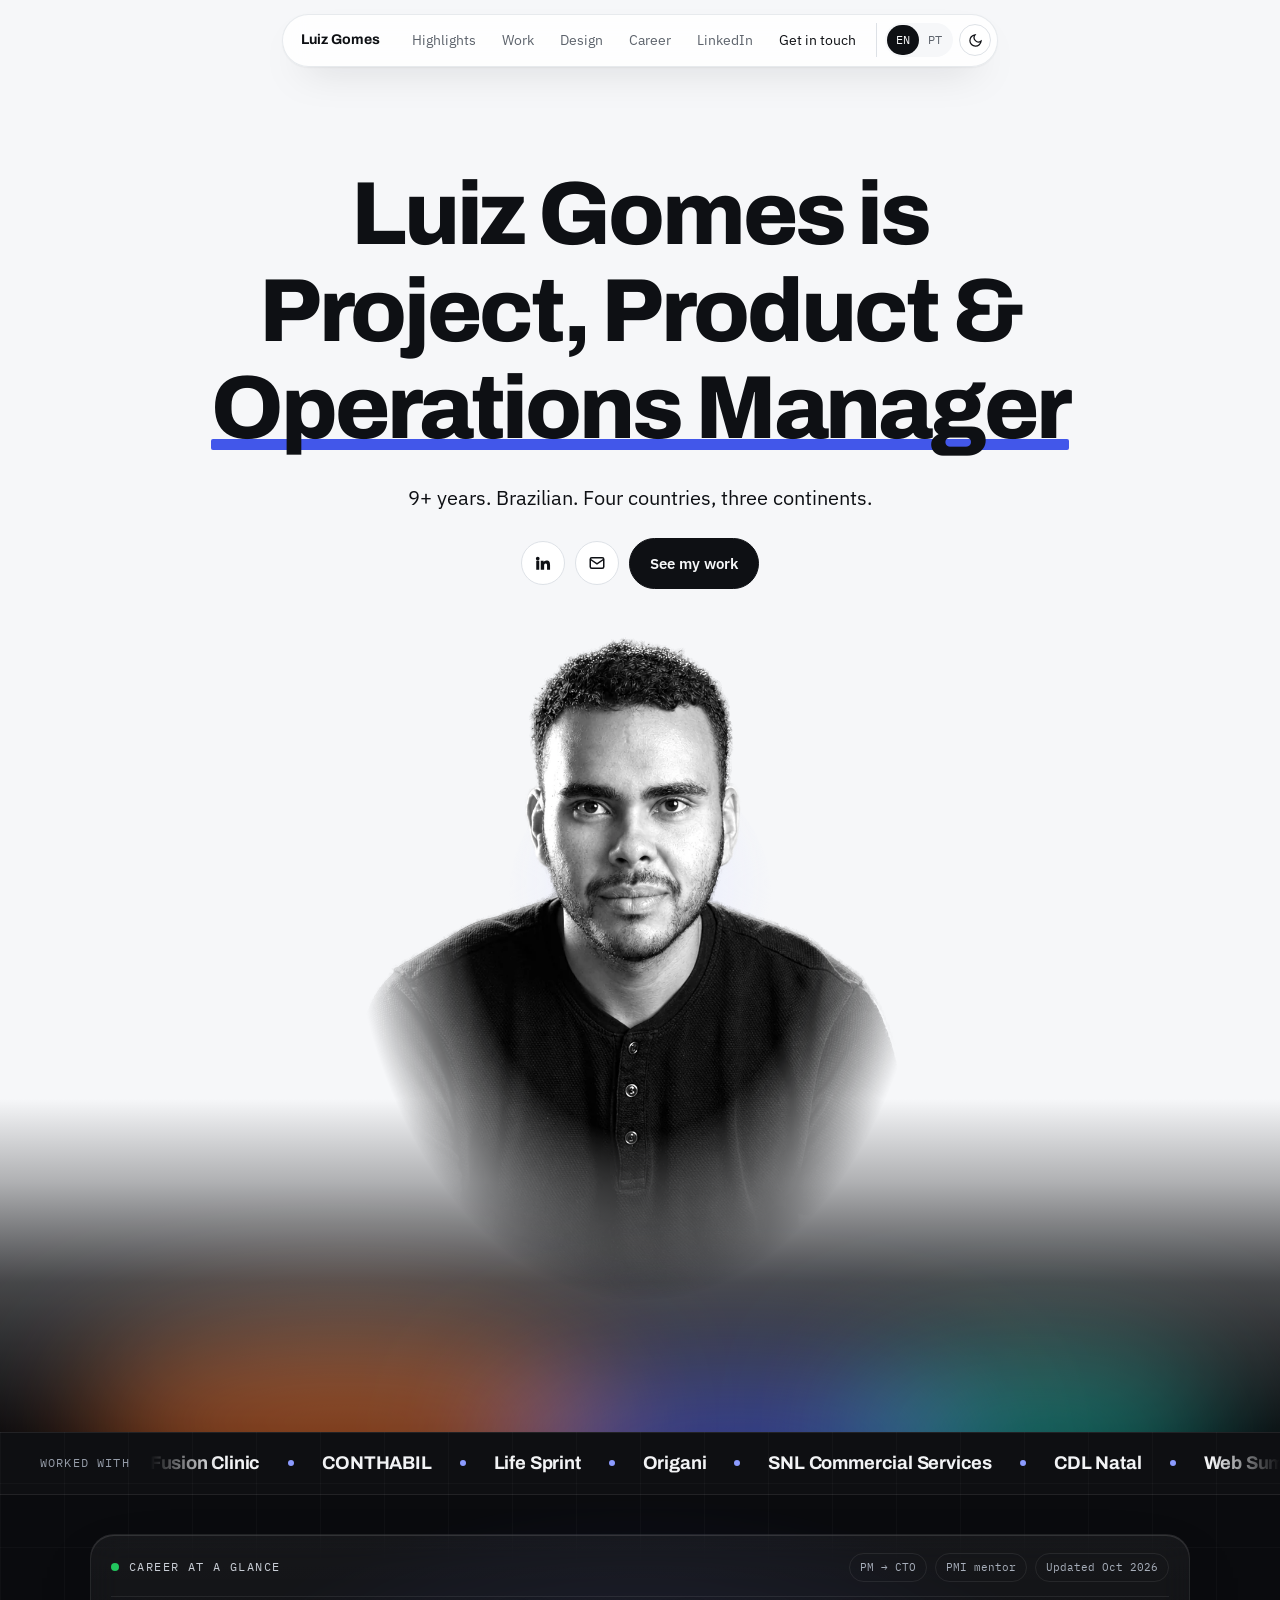
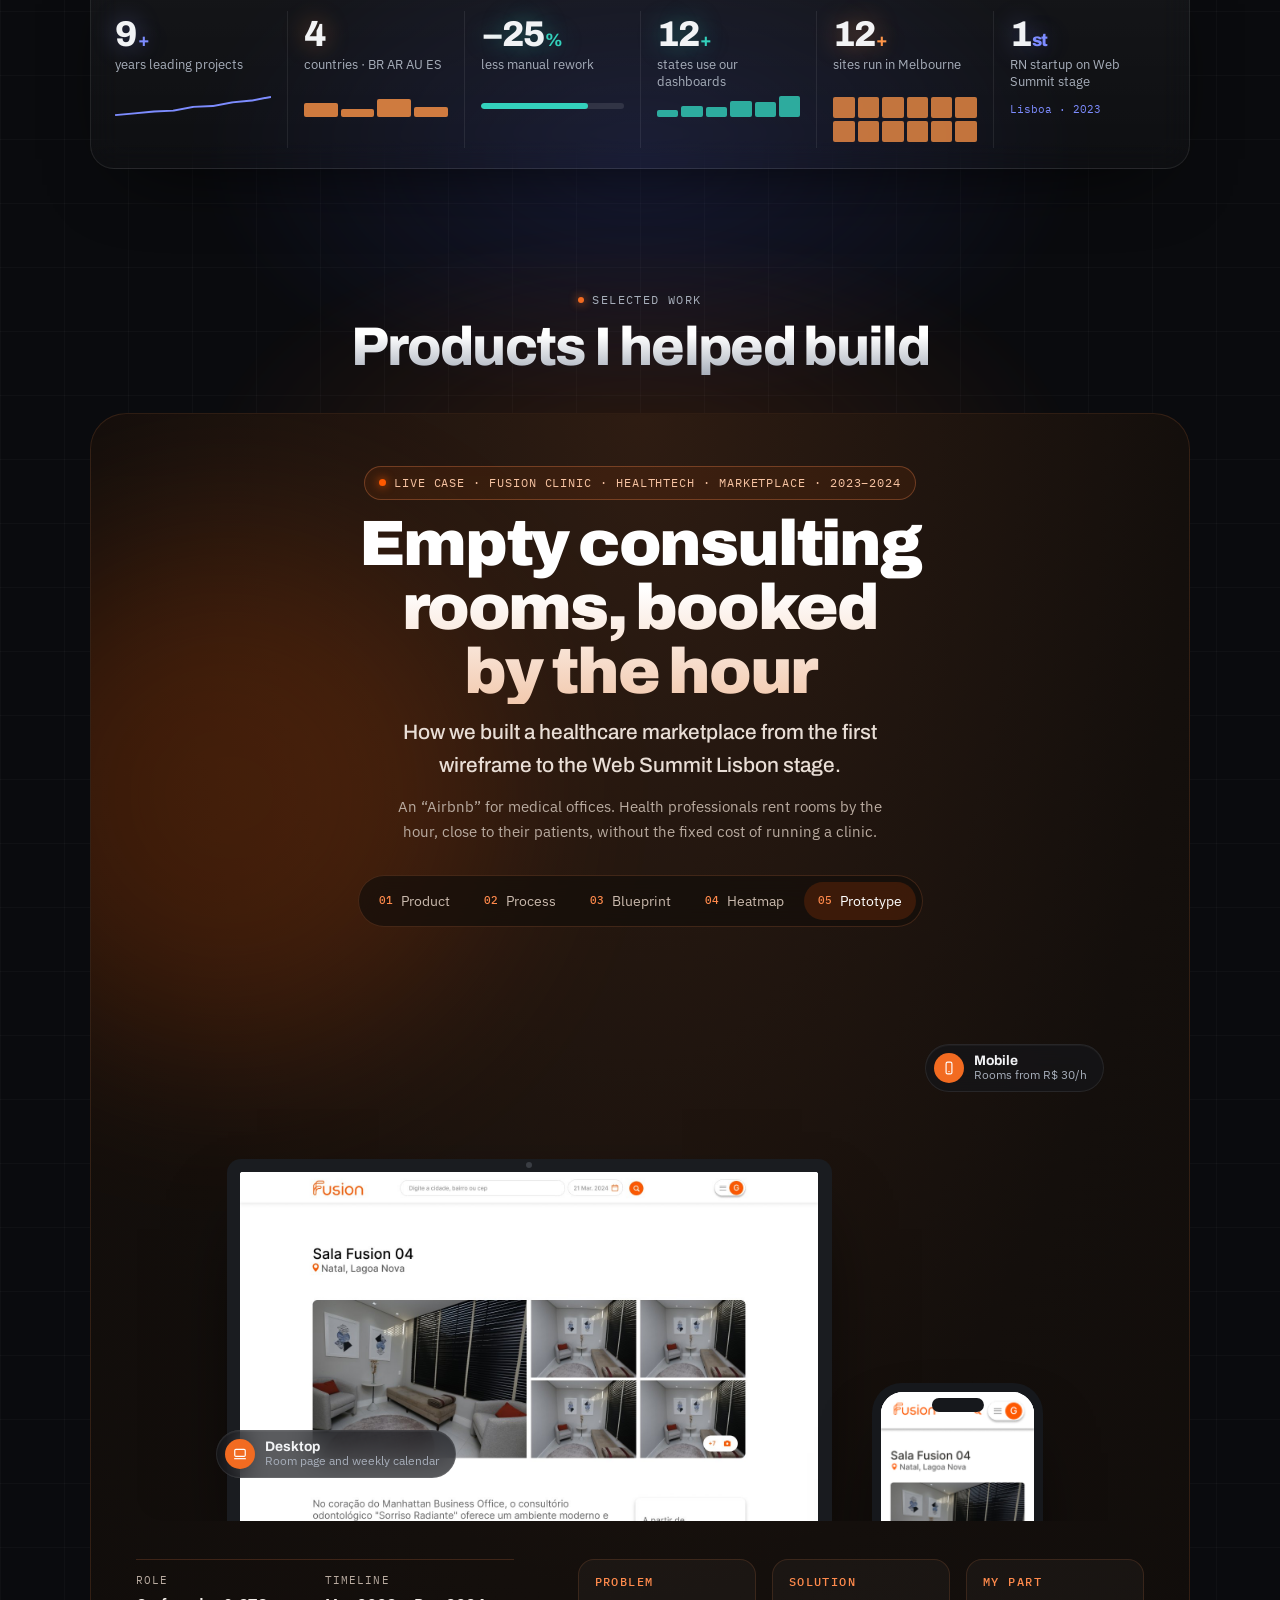
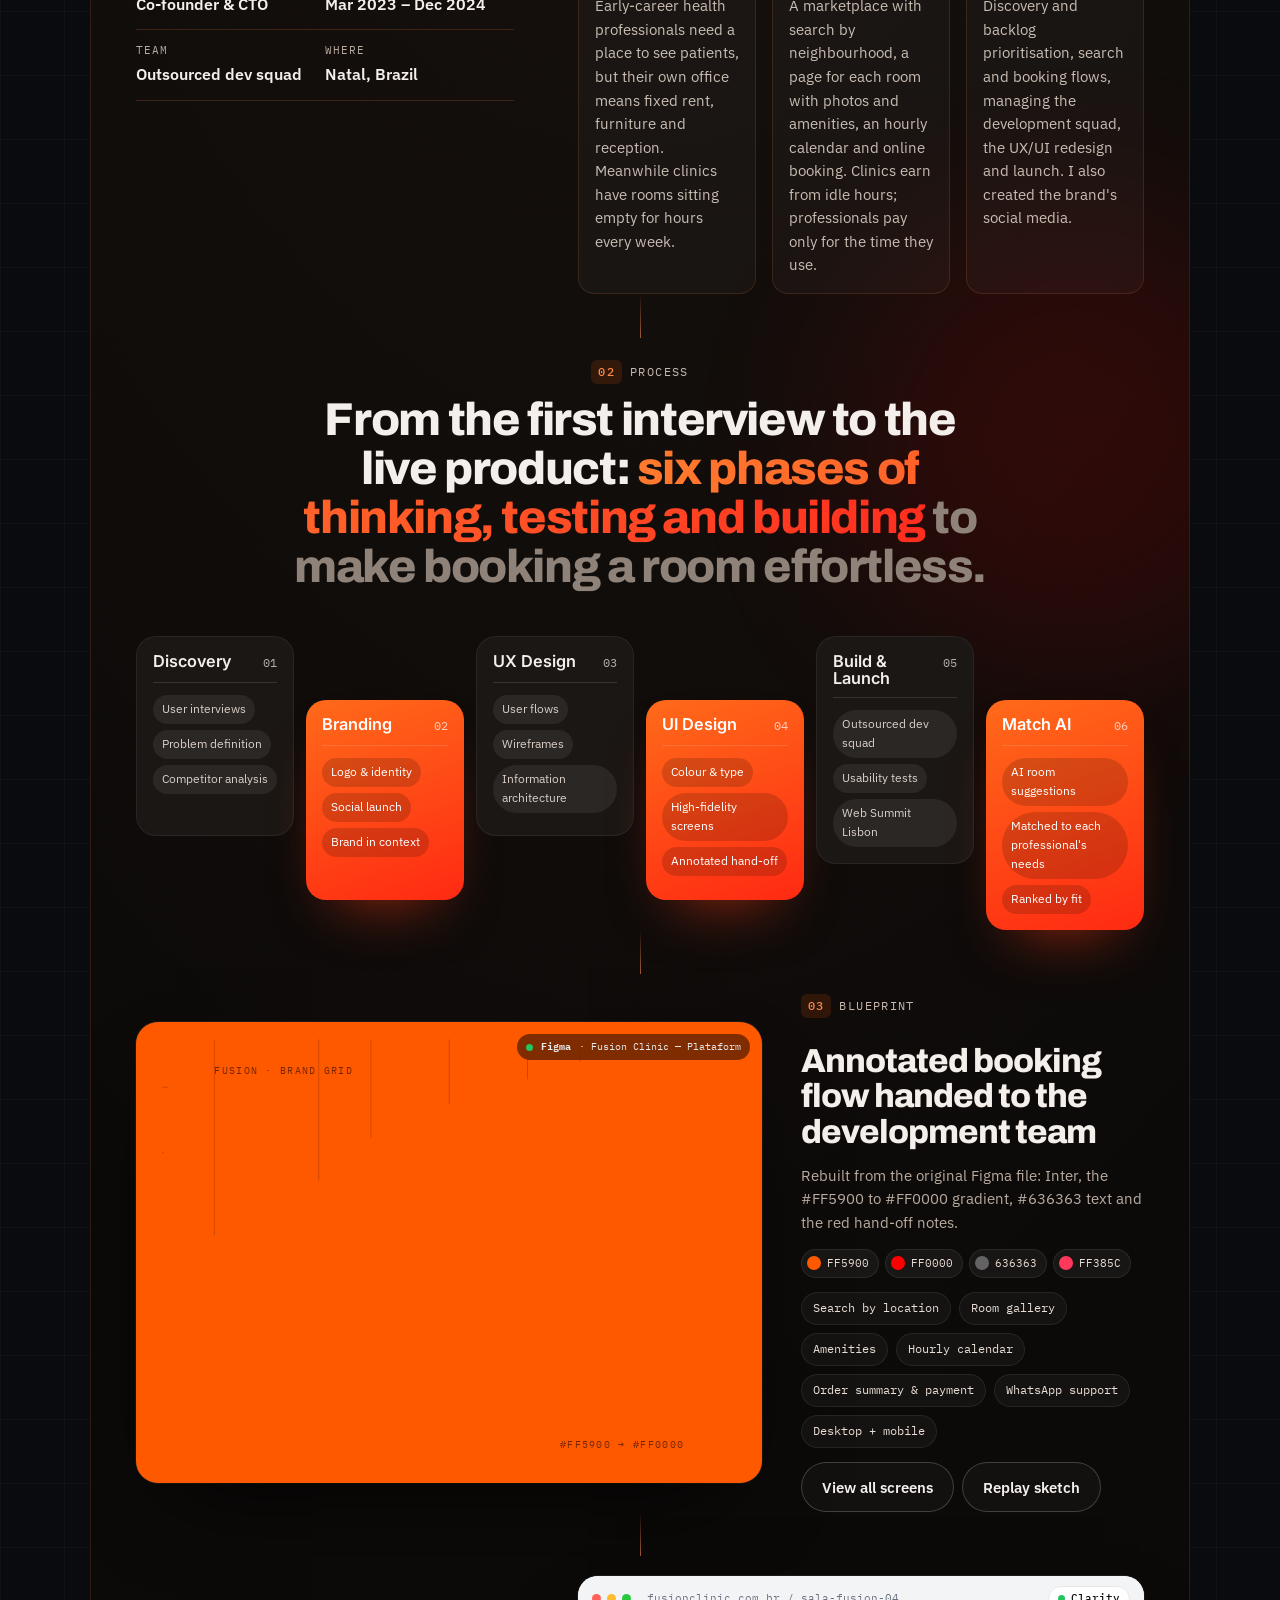
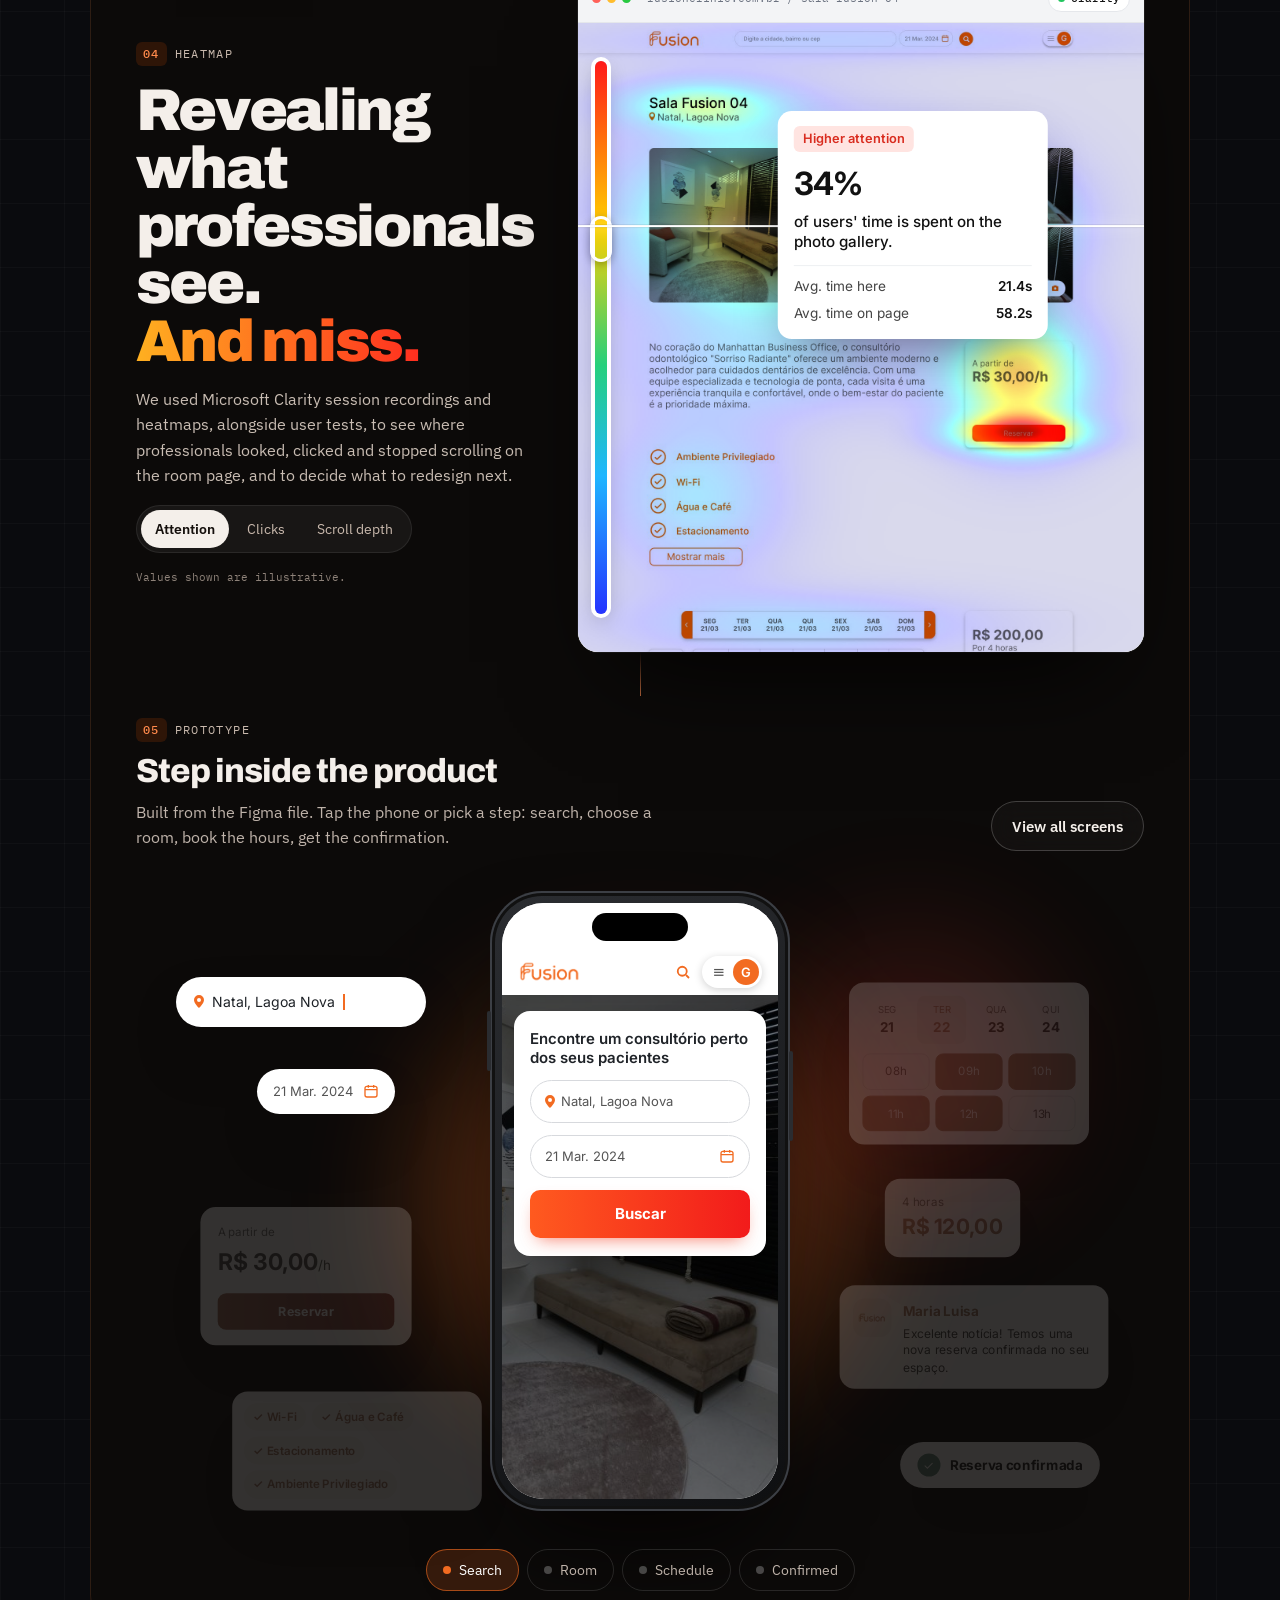
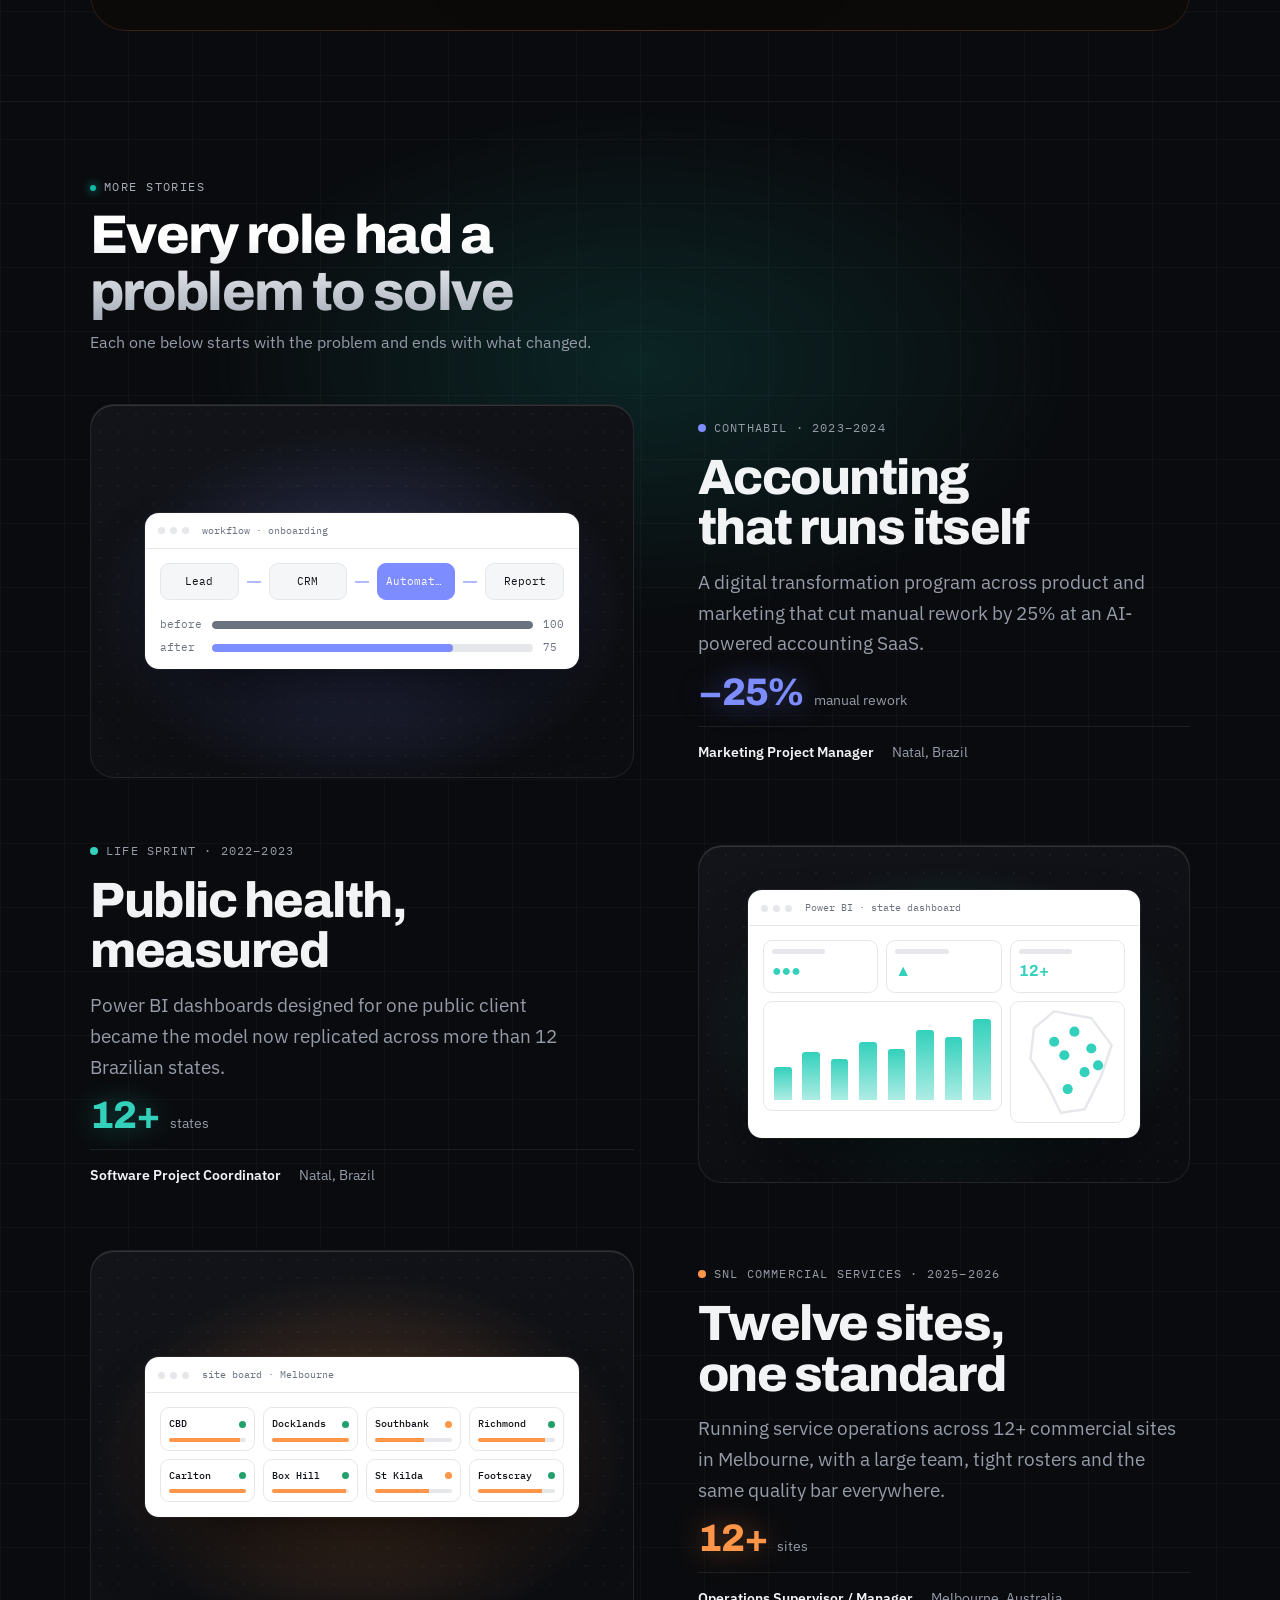
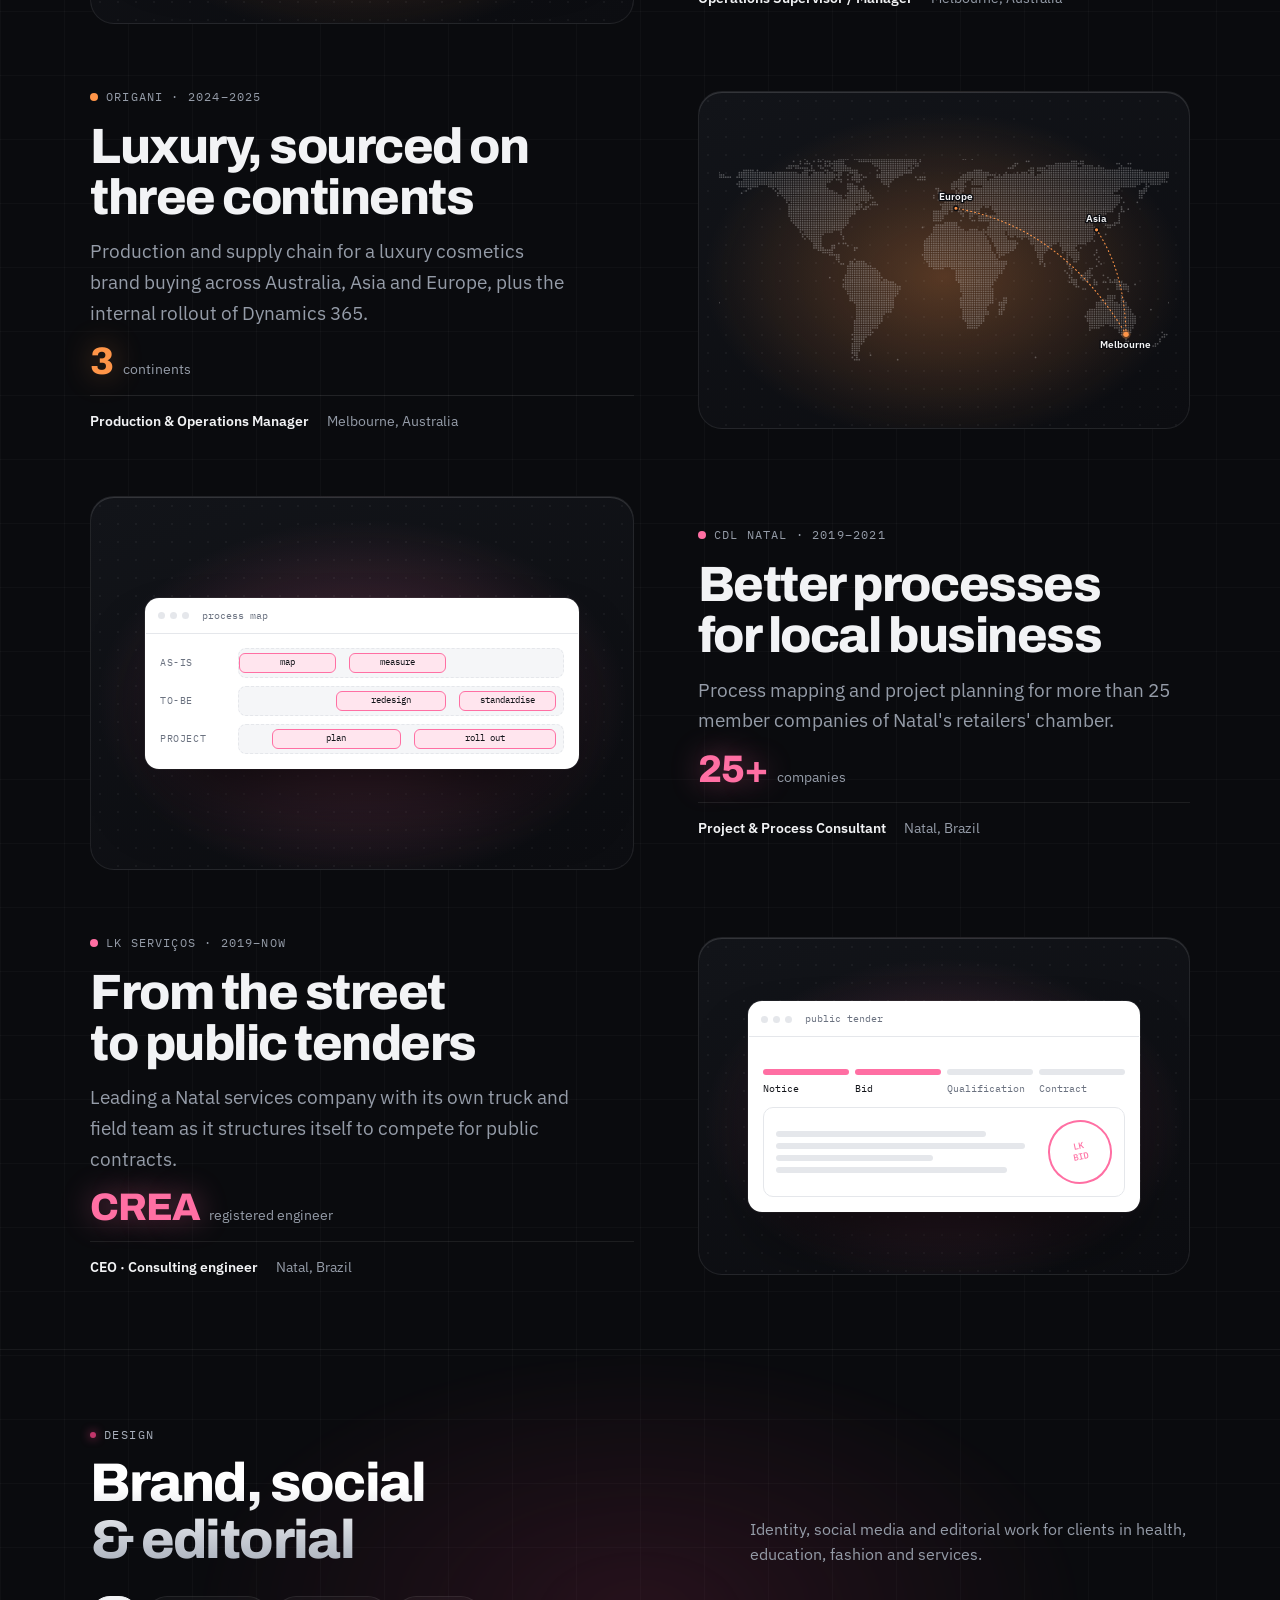
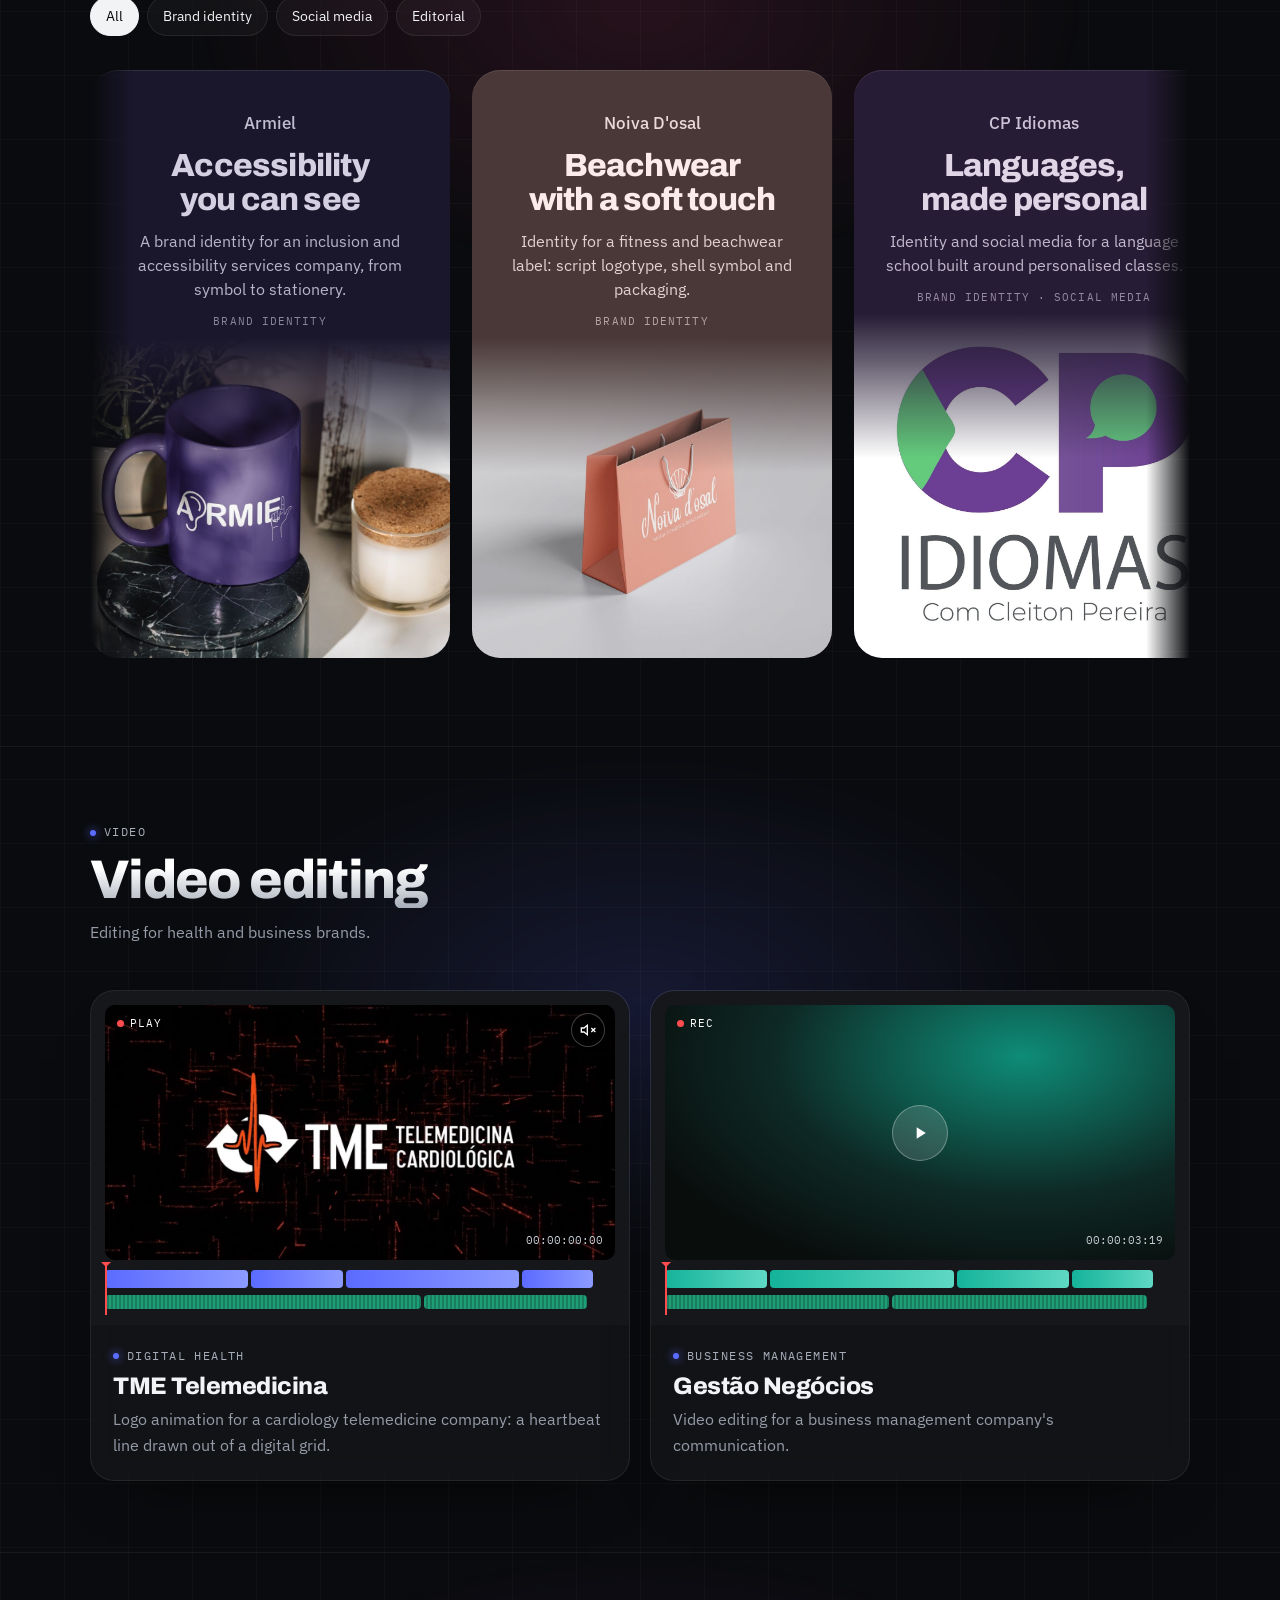
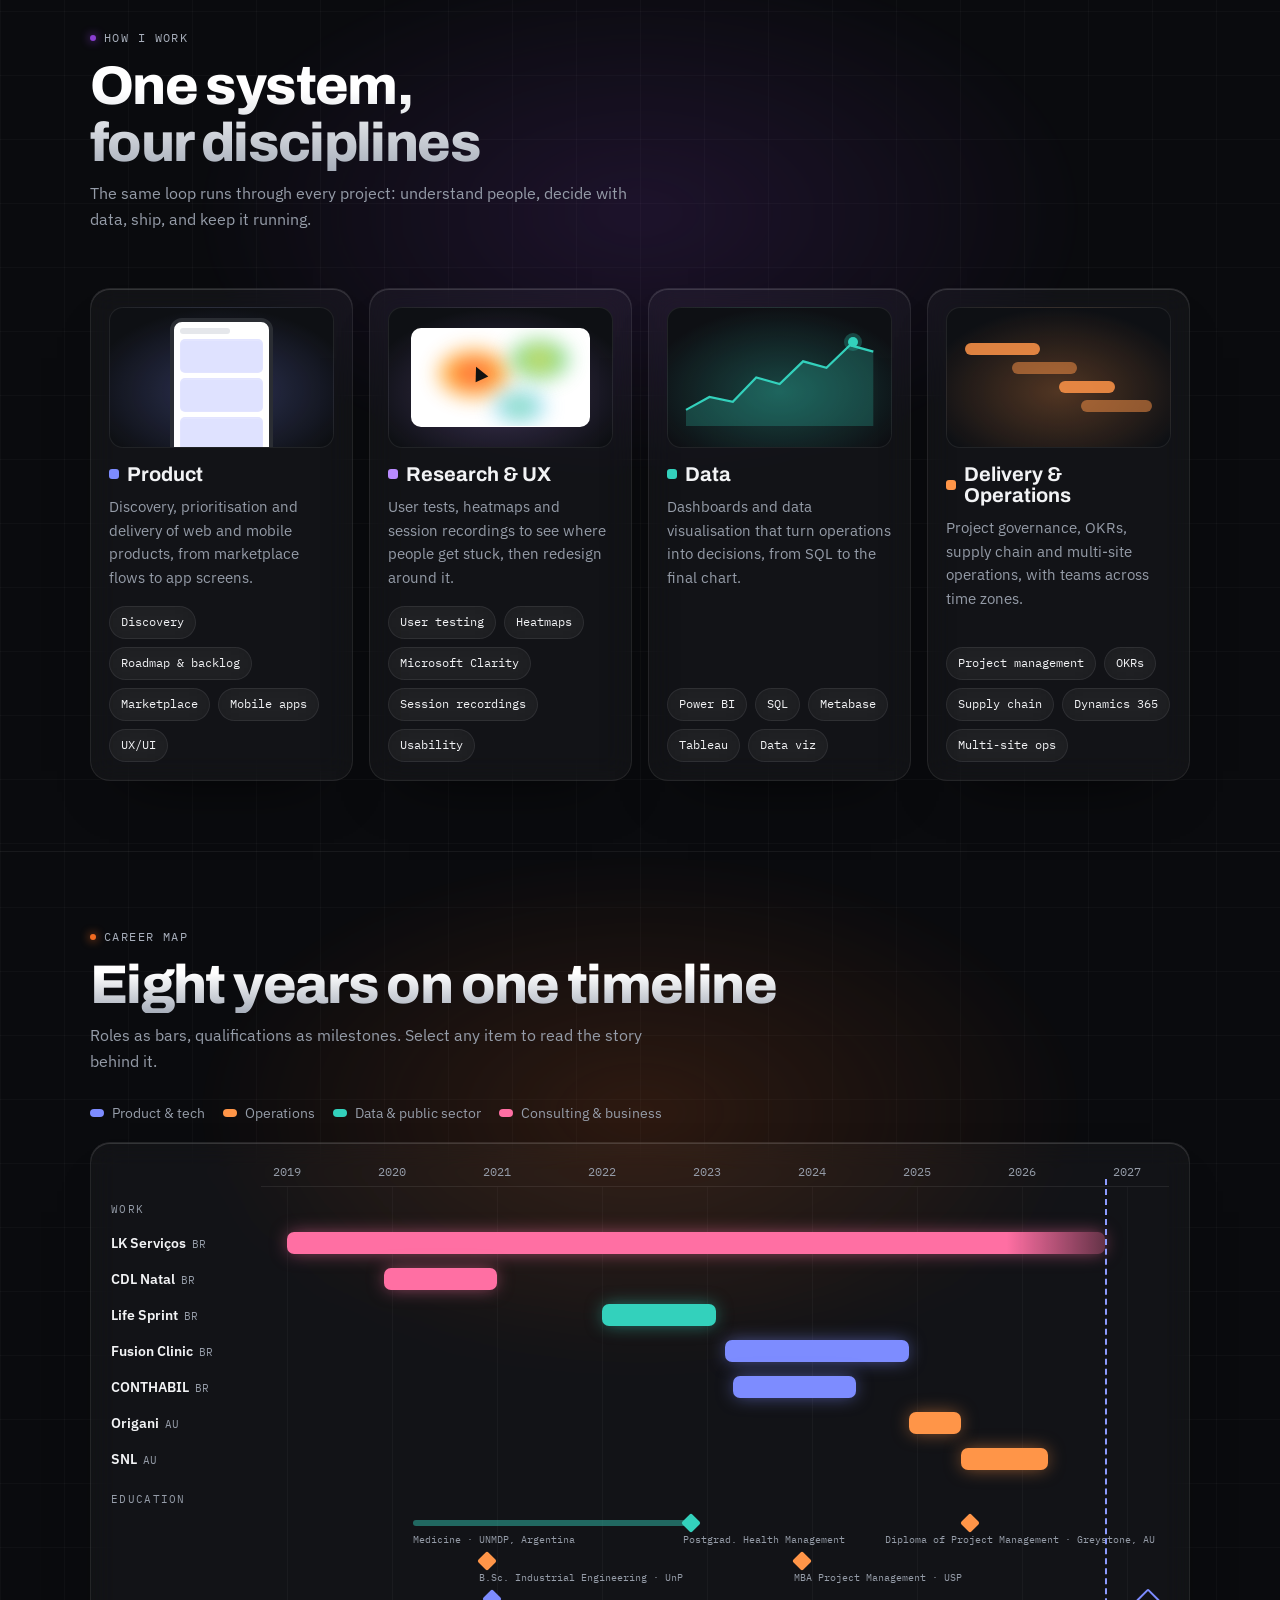
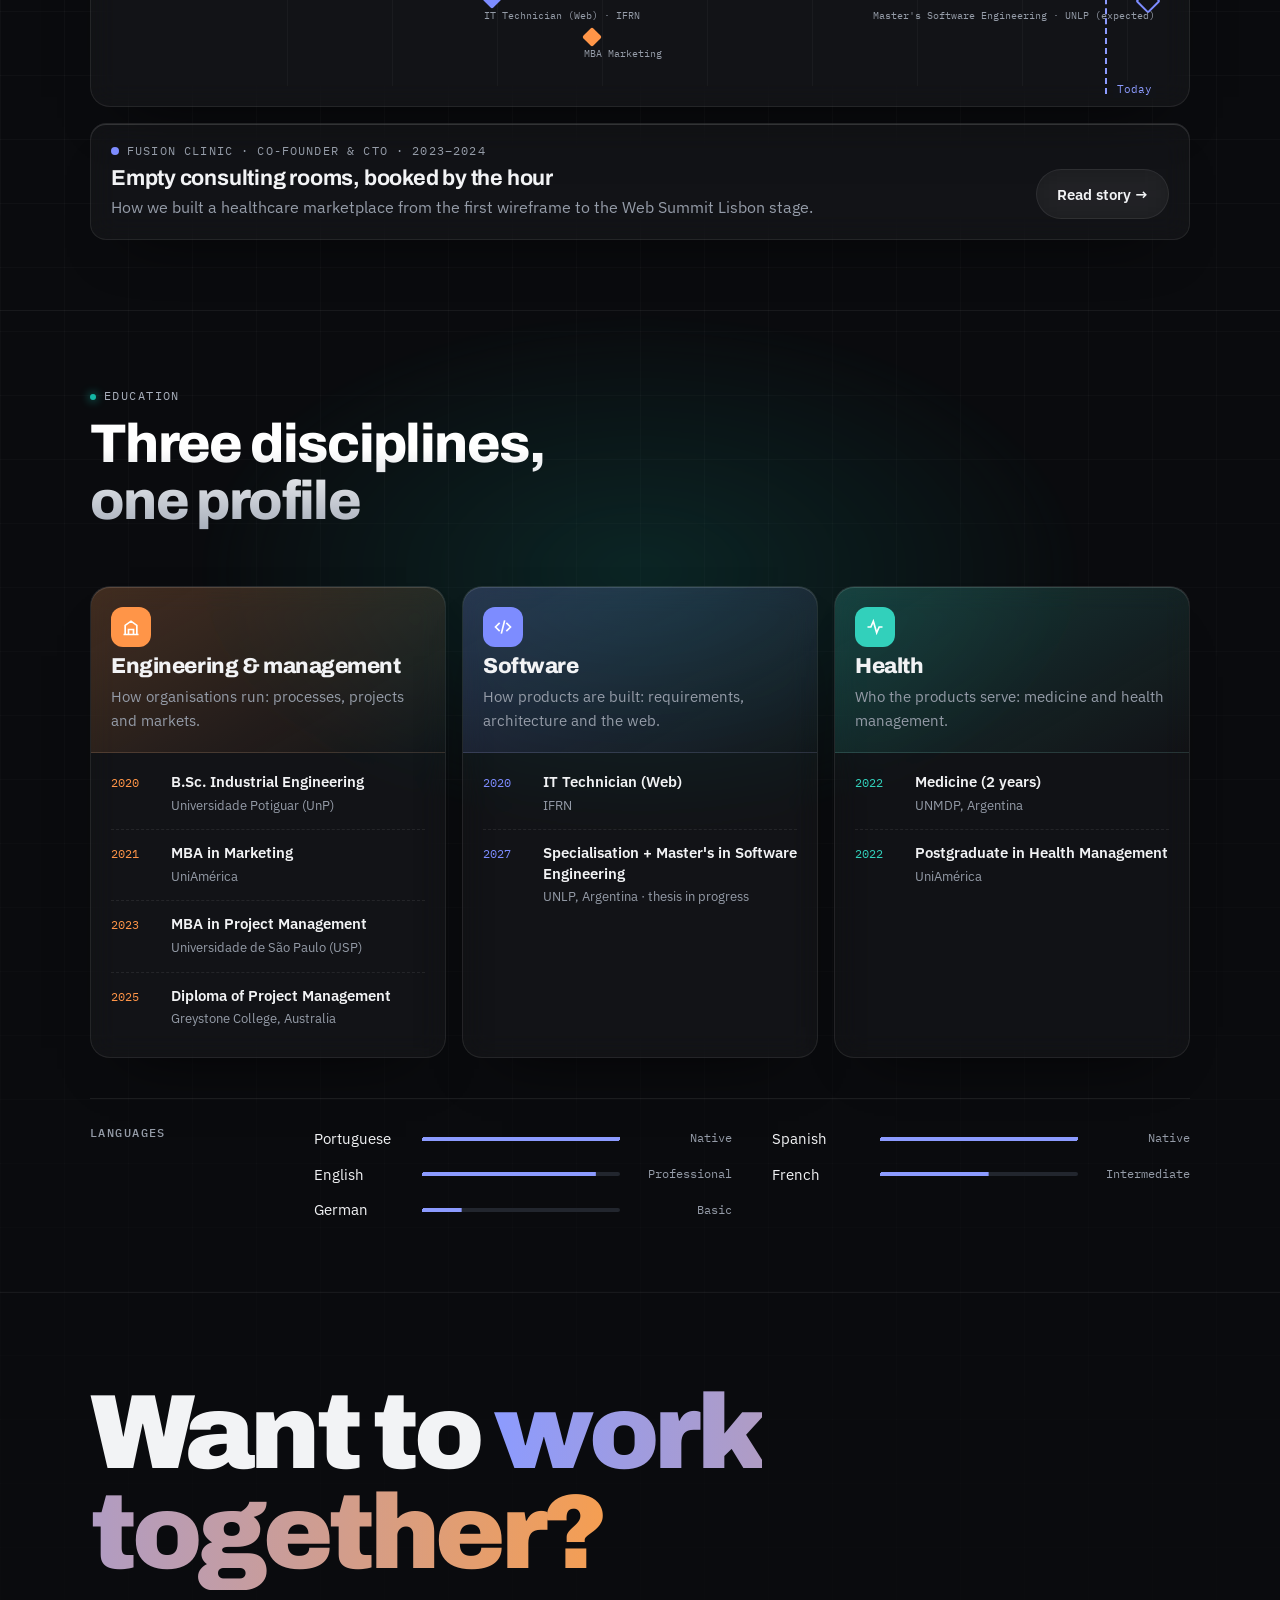
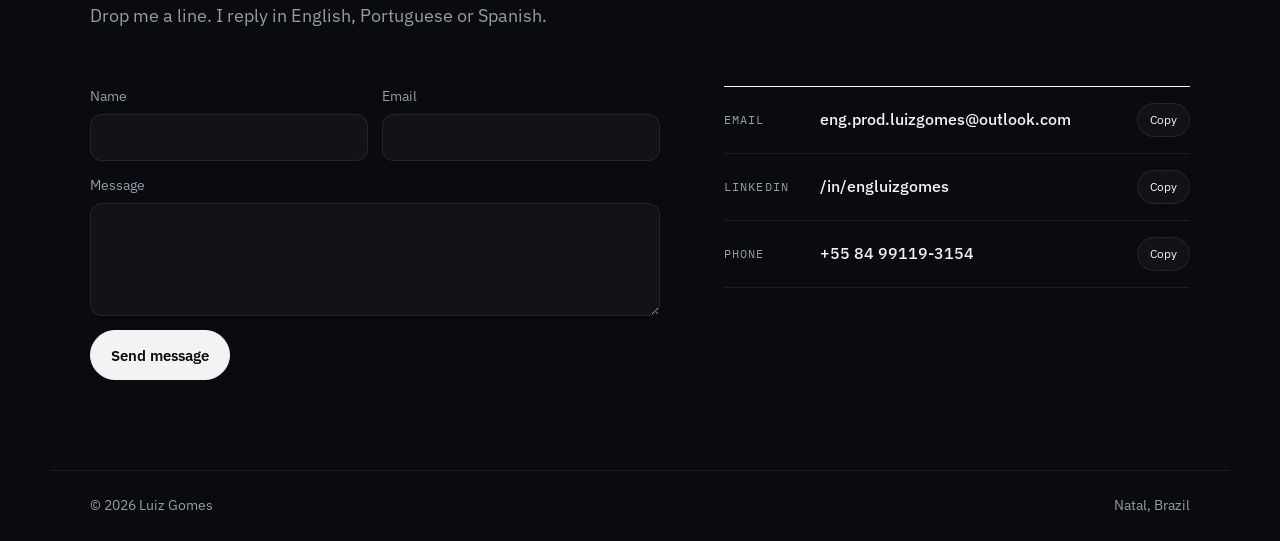
==== commit 44fe0bbb: "Fix faded process phases, Match AI copy, new Fusion heatmap chapter (attention/clicks/scroll) Co-Aut" ====
--- a/index.html
+++ b/index.html
@@ -110,7 +110,8 @@
         <a href="#ch-product"><b>01</b><span data-i18n="ch.1">Product</span></a>
         <a href="#ch-process"><b>02</b><span data-i18n="ch.2">Process</span></a>
         <a href="#ch-blueprint"><b>03</b><span data-i18n="ch.3">Blueprint</span></a>
-        <a href="#proto"><b>04</b><span data-i18n="ch.4">Prototype</span></a>
+        <a href="#ch-heat"><b>04</b><span data-i18n="ch.5">Heatmap</span></a>
+        <a href="#proto"><b>05</b><span data-i18n="ch.4">Prototype</span></a>
       </nav>
 
       <div class="chapter" id="ch-product">
@@ -151,29 +152,29 @@
           <h3 class="ch-h"><span data-i18n="ph.h1">From the first interview to the live product:</span> <em data-i18n="ph.h2">six phases of thinking, testing and building</em> <span data-i18n="ph.h3">to make booking a room effortless.</span></h3>
         </div>
         <div class="phases">
-          <article class="phase" data-reveal>
+          <article class="phase">
             <header><h4 data-i18n="ph.d">Discovery</h4><span class="pn">01</span></header>
             <ul><li data-i18n="ph.d1">User interviews</li><li data-i18n="ph.d2">Problem definition</li><li data-i18n="ph.d3">Competitor analysis</li></ul>
           </article>
-          <article class="phase hot" data-reveal>
+          <article class="phase hot">
             <header><h4 data-i18n="ph.b">Branding</h4><span class="pn">02</span></header>
             <ul><li data-i18n="ph.b1">Logo & identity</li><li data-i18n="ph.b2">Social launch</li><li data-i18n="ph.b3">Brand in context</li></ul>
           </article>
-          <article class="phase" data-reveal>
+          <article class="phase">
             <header><h4 data-i18n="ph.u">UX Design</h4><span class="pn">03</span></header>
             <ul><li data-i18n="ph.u1">User flows</li><li data-i18n="ph.u2">Wireframes</li><li data-i18n="ph.u3">Information architecture</li></ul>
           </article>
-          <article class="phase hot" data-reveal>
+          <article class="phase hot">
             <header><h4 data-i18n="ph.i">UI Design</h4><span class="pn">04</span></header>
             <ul><li data-i18n="ph.i1">Colour & type</li><li data-i18n="ph.i2">High-fidelity screens</li><li data-i18n="ph.i3">Annotated hand-off</li></ul>
           </article>
-          <article class="phase" data-reveal>
+          <article class="phase">
             <header><h4 data-i18n="ph.l">Build & Launch</h4><span class="pn">05</span></header>
             <ul><li data-i18n="ph.l1">Outsourced dev squad</li><li data-i18n="ph.l2">Usability tests</li><li data-i18n="ph.l3">Web Summit Lisbon</li></ul>
           </article>
-          <article class="phase hot" data-reveal>
+          <article class="phase hot">
             <header><h4 data-i18n="ph.m">Match AI</h4><span class="pn">06</span></header>
-            <ul><li data-i18n="ph.m1">Professional ↔ room matching</li><li data-i18n="ph.m2">Smart recommendations</li><li data-i18n="ph.m3">Heatmaps (Clarity)</li></ul>
+            <ul><li data-i18n="ph.m1">AI room suggestions</li><li data-i18n="ph.m2">Matched to each professional's needs</li><li data-i18n="ph.m3">Ranked by fit</li></ul>
           </article>
         </div>
       </div>
@@ -194,9 +195,40 @@
         </div>
       </div>
 
+      <div class="chapter" id="ch-heat">
+        <div class="hm-wrap">
+          <div class="hm-side" data-reveal>
+            <p class="ch-tag"><b>04</b> <span data-i18n="ch.5">Heatmap</span></p>
+            <h3 class="hm-h"><span data-i18n="hm.h1">Revealing what professionals see.</span> <em data-i18n="hm.h2">And miss.</em></h3>
+            <p class="hm-p" data-i18n="hm.p">We used Microsoft Clarity session recordings and heatmaps, alongside user tests, to see where professionals looked, clicked and stopped scrolling on the room page, and to decide what to redesign next.</p>
+            <div class="hm-tabs" role="tablist" aria-label="Heatmap type">
+              <button type="button" role="tab" data-mode="attention" aria-selected="true" data-i18n="hm.t1">Attention</button>
+              <button type="button" role="tab" data-mode="clicks" aria-selected="false" data-i18n="hm.t2">Clicks</button>
+              <button type="button" role="tab" data-mode="scroll" aria-selected="false" data-i18n="hm.t3">Scroll depth</button>
+            </div>
+            <p class="hm-legal" data-i18n="hm.legal">Values shown are illustrative.</p>
+          </div>
+          <div class="hm" id="hm" data-reveal>
+            <div class="hm-bar"><i></i><i></i><i></i><span>fusionclinic.com.br / sala-fusion-04</span><b class="hm-live"><em></em>Clarity</b></div>
+            <div class="hm-view" id="hmView">
+              <img src="assets/img/fusion-desktop-room.jpg" alt="Fusion Clinic room page with an attention heatmap over it" loading="lazy">
+              <canvas id="hmCanvas" aria-hidden="true"></canvas>
+              <div class="hm-scale" aria-hidden="true"><span class="hm-knob" id="hmKnob"></span></div>
+              <div class="hm-line" id="hmLine" aria-hidden="true"></div>
+              <div class="hm-tip" id="hmTip" aria-live="polite">
+                <span class="hm-badge" id="hmBadge">Higher attention</span>
+                <p class="hm-big"><b id="hmPct">34%</b></p>
+                <p class="hm-what" id="hmWhat">of users' time is spent on the photo gallery.</p>
+                <dl><div><dt data-i18n="hm.avg1">Avg. time here</dt><dd id="hmT1">21.4s</dd></div><div><dt data-i18n="hm.avg2">Avg. time on page</dt><dd>58.2s</dd></div></dl>
+              </div>
+            </div>
+          </div>
+        </div>
+      </div>
+
       <div class="chapter proto" id="proto">
         <div class="proto-head" data-reveal>
-          <div><p class="ch-tag"><b>04</b> <span data-i18n="ch.4">Prototype</span></p><h3 class="ch-h sm" data-i18n="pr.title">Step inside the product</h3><p class="proto-sub" data-i18n="pr.sub">Tap the phone or pick a step.</p></div>
+          <div><p class="ch-tag"><b>05</b> <span data-i18n="ch.4">Prototype</span></p><h3 class="ch-h sm" data-i18n="pr.title">Step inside the product</h3><p class="proto-sub" data-i18n="pr.sub">Tap the phone or pick a step.</p></div>
           <button class="btn ghost" type="button" id="openFusion3" data-i18n="fc.open">View all screens</button>
         </div>
         <div class="proto-stage">
@@ -420,5 +452,6 @@
 <script src="js/i18n.js" defer></script>
 <script src="js/main.js" defer></script>
 <script src="js/blueprint.js" defer></script>
+<script src="js/heatmap.js" defer></script>
 </body>
 </html>
--- a/css/style.css
+++ b/css/style.css
@@ -1181,3 +1181,42 @@
   .live-pill{font-size:.62rem;text-align:center;justify-content:center;flex-wrap:wrap}
   .hero-h .u::after{left:6%;right:6%}
 }
+
+/* =========================================================
+   v10 — Fusion heatmap chapter
+   ========================================================= */
+.hm-wrap{display:grid;grid-template-columns:.8fr 1.45fr;gap:clamp(20px,3.5vw,48px);align-items:center}
+.hm-side{display:grid;gap:16px;justify-items:start}
+.hm-h{font-family:var(--display);font-weight:900;font-size:clamp(2.2rem,4.6vw,3.8rem);line-height:.98;letter-spacing:-.04em;color:#F4EFEA;text-wrap:balance}
+.hm-h em{font-style:normal;background:linear-gradient(90deg,#FFB020,#FF2E1F);-webkit-background-clip:text;background-clip:text;color:transparent}
+.hm-p{color:#C9BDB3;font-size:1rem;max-width:44ch}
+.hm-tabs{display:flex;gap:4px;padding:4px;border-radius:999px;background:rgba(255,255,255,.05);border:1px solid rgba(255,255,255,.08)}
+.hm-tabs button{all:unset;cursor:pointer;padding:8px 14px;border-radius:999px;font-size:.86rem;color:#C9B9AD;transition:background .25s,color .25s}
+.hm-tabs button[aria-selected="true"]{background:#F4EFEA;color:#140F0C;font-weight:600}
+.hm-tabs button:focus-visible{outline:2px solid #FF8A4C;outline-offset:2px}
+.hm-legal{font-family:var(--mono);font-size:.68rem;color:#8E8279}
+.hm{border-radius:20px;overflow:hidden;background:#fff;box-shadow:0 50px 100px -40px rgba(0,0,0,.95),0 0 0 1px rgba(255,255,255,.08)}
+.hm-bar{display:flex;align-items:center;gap:6px;padding:10px 14px;background:#F3F4F6;border-bottom:1px solid #E5E7EB;font-family:var(--mono);font-size:.7rem;color:#6B7280}
+.hm-bar i{width:9px;height:9px;border-radius:50%}
+.hm-bar i:nth-child(1){background:#FF6159}.hm-bar i:nth-child(2){background:#FFBD2E}.hm-bar i:nth-child(3){background:#28C941}
+.hm-bar span{margin-left:10px;flex:1;white-space:nowrap;overflow:hidden;text-overflow:ellipsis}
+.hm-live{display:flex;align-items:center;gap:6px;font-weight:500;color:#111;background:#fff;border:1px solid #E5E7EB;border-radius:999px;padding:3px 9px}
+.hm-live em{width:7px;height:7px;border-radius:50%;background:#22C55E;animation:live 2s infinite}
+.hm-view{position:relative;aspect-ratio:1440/1600;overflow:hidden;cursor:crosshair;touch-action:pan-y}
+.hm-view img{position:absolute;inset:0;width:100%;height:auto}
+.hm-view canvas{position:absolute;inset:0;width:100%;height:100%;mix-blend-mode:multiply;opacity:.95}
+.hm-scale{position:absolute;left:3%;top:6%;bottom:6%;width:12px;border-radius:999px;background:linear-gradient(#FF1A1A,#FFD000 30%,#26D07C 55%,#1FB6FF 75%,#2533FF);box-shadow:0 0 0 4px #fff,0 6px 20px rgba(0,0,0,.25)}
+.hm-knob{position:absolute;left:50%;top:30%;width:22px;height:46px;border-radius:999px;background:transparent;border:3px solid #fff;box-shadow:0 2px 10px rgba(0,0,0,.35);transform:translate(-50%,-50%);transition:top .6s cubic-bezier(.2,.8,.2,1)}
+.hm-line{position:absolute;left:0;right:0;top:0;height:2px;background:#fff;box-shadow:0 0 0 1px rgba(0,0,0,.08),0 0 14px rgba(255,255,255,.8);transition:transform .6s cubic-bezier(.2,.8,.2,1)}
+.hm-tip{position:absolute;left:0;top:0;width:min(270px,62%);background:#fff;color:#111;border-radius:14px;padding:14px 16px;box-shadow:0 24px 50px -16px rgba(0,0,0,.45);font-family:"Inter",var(--body);transition:transform .6s cubic-bezier(.2,.8,.2,1)}
+.hm-view.live .hm-line,.hm-view.live .hm-tip,.hm-view.live .hm-knob{transition-duration:.12s}
+.hm-badge{display:inline-block;font-size:.8rem;font-weight:600;padding:3px 9px;border-radius:6px;background:#FFE4E1;color:#D92D20}
+.hm-badge[data-lv="mid"]{background:#FFF4D6;color:#B54708}
+.hm-badge[data-lv="lo"]{background:#E0F2FE;color:#026AA2}
+.hm-big b{display:block;font-size:2rem;font-weight:700;letter-spacing:-.02em;margin-top:6px}
+.hm-what{font-size:.95rem;font-weight:500;line-height:1.35;margin-top:2px}
+.hm-tip dl{margin:12px 0 0;padding-top:10px;border-top:1px solid #EEF0F2;display:grid;gap:6px}
+.hm-tip dl div{display:flex;justify-content:space-between;font-size:.85rem;color:#444}
+.hm-tip dd{margin:0;font-weight:600;color:#111}
+.hm-tip.no-t dl{display:none}
+@media (max-width:1000px){.hm-wrap{grid-template-columns:1fr}.hm-tip{width:min(240px,70%);padding:12px}.hm-big b{font-size:1.6rem}}
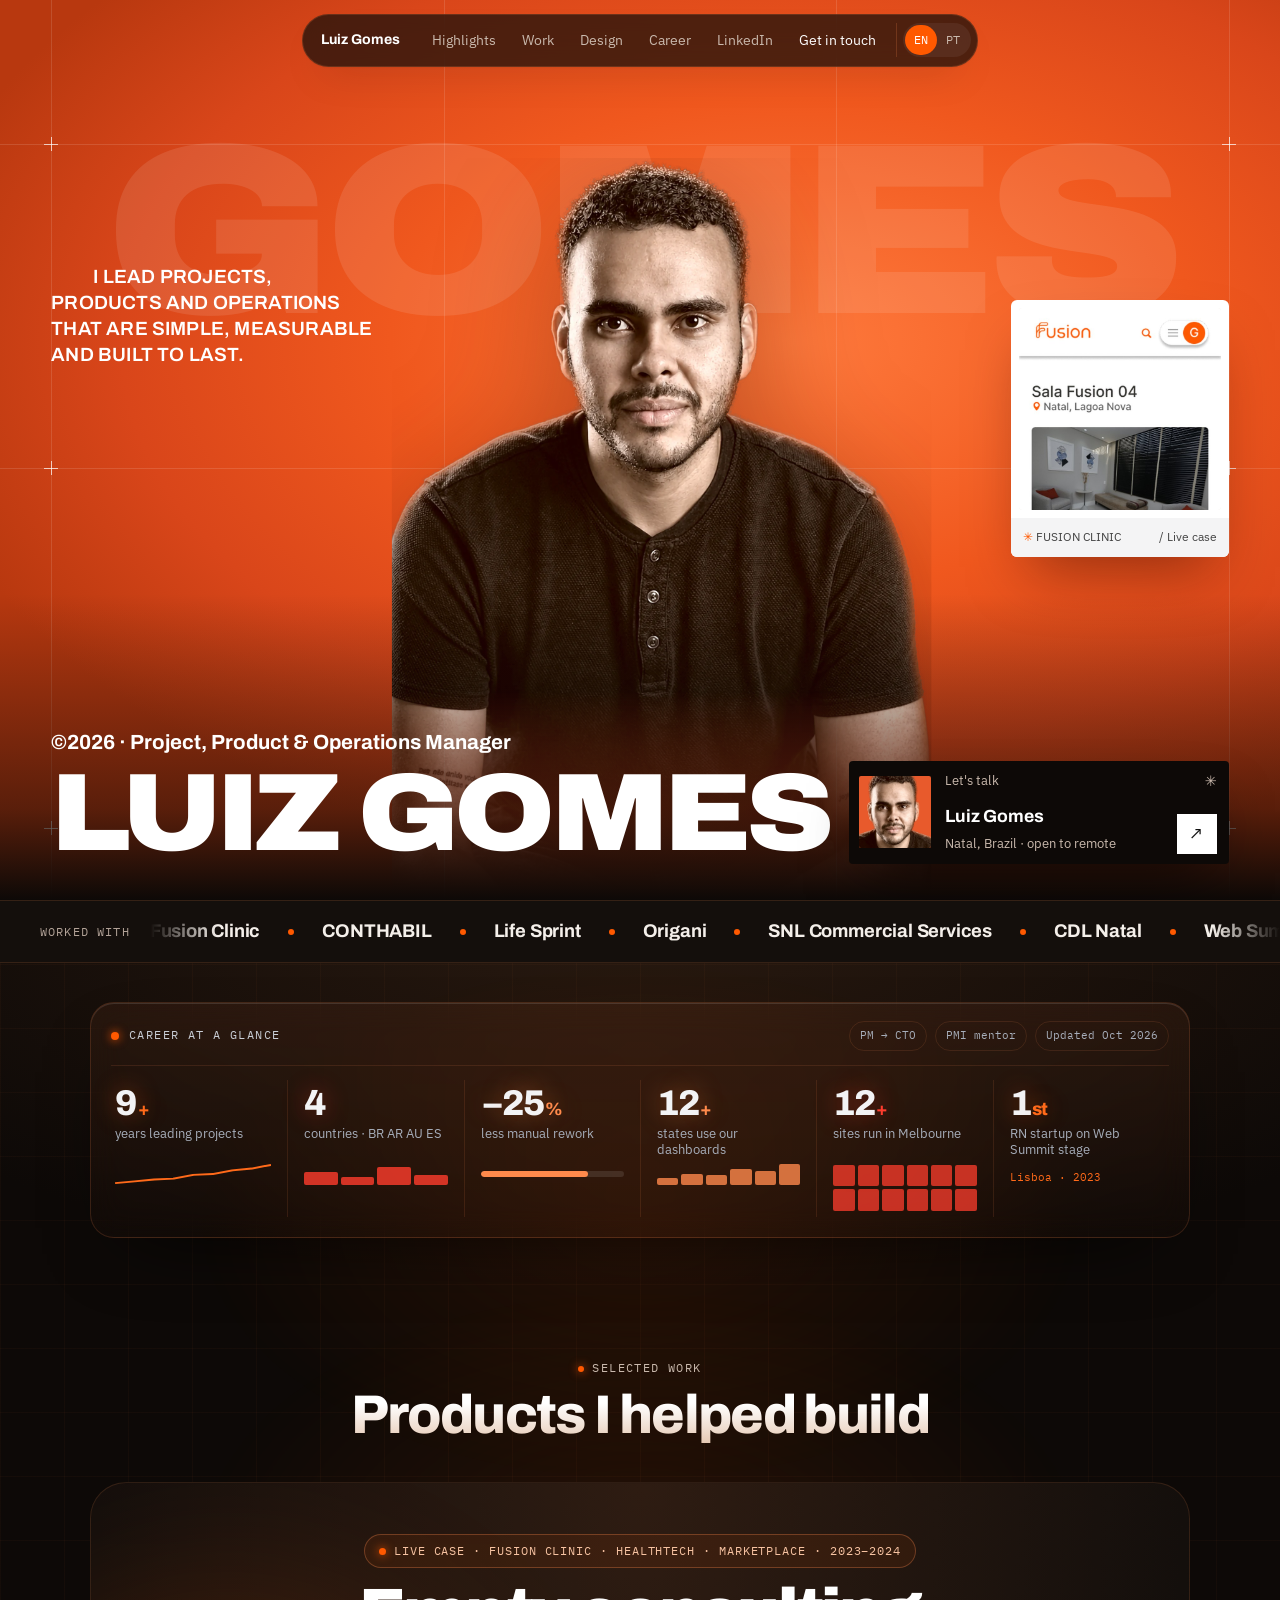
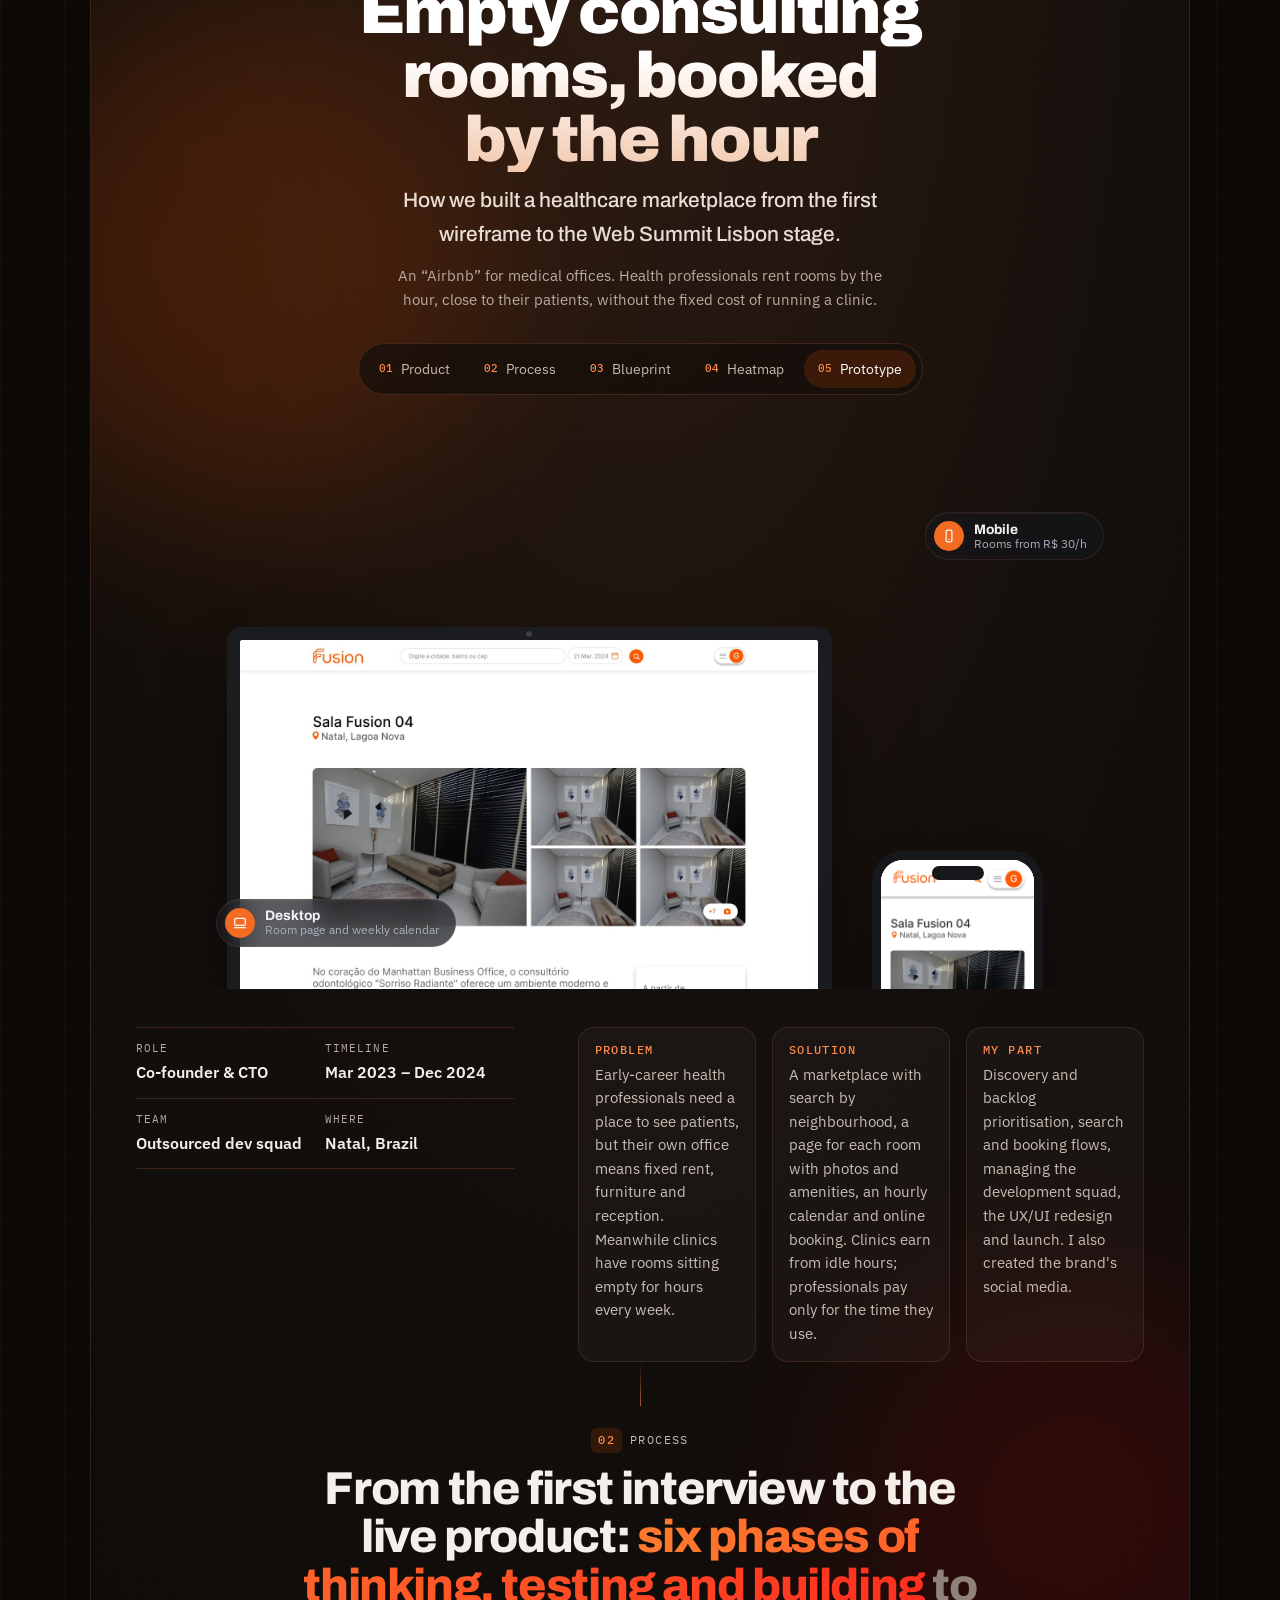
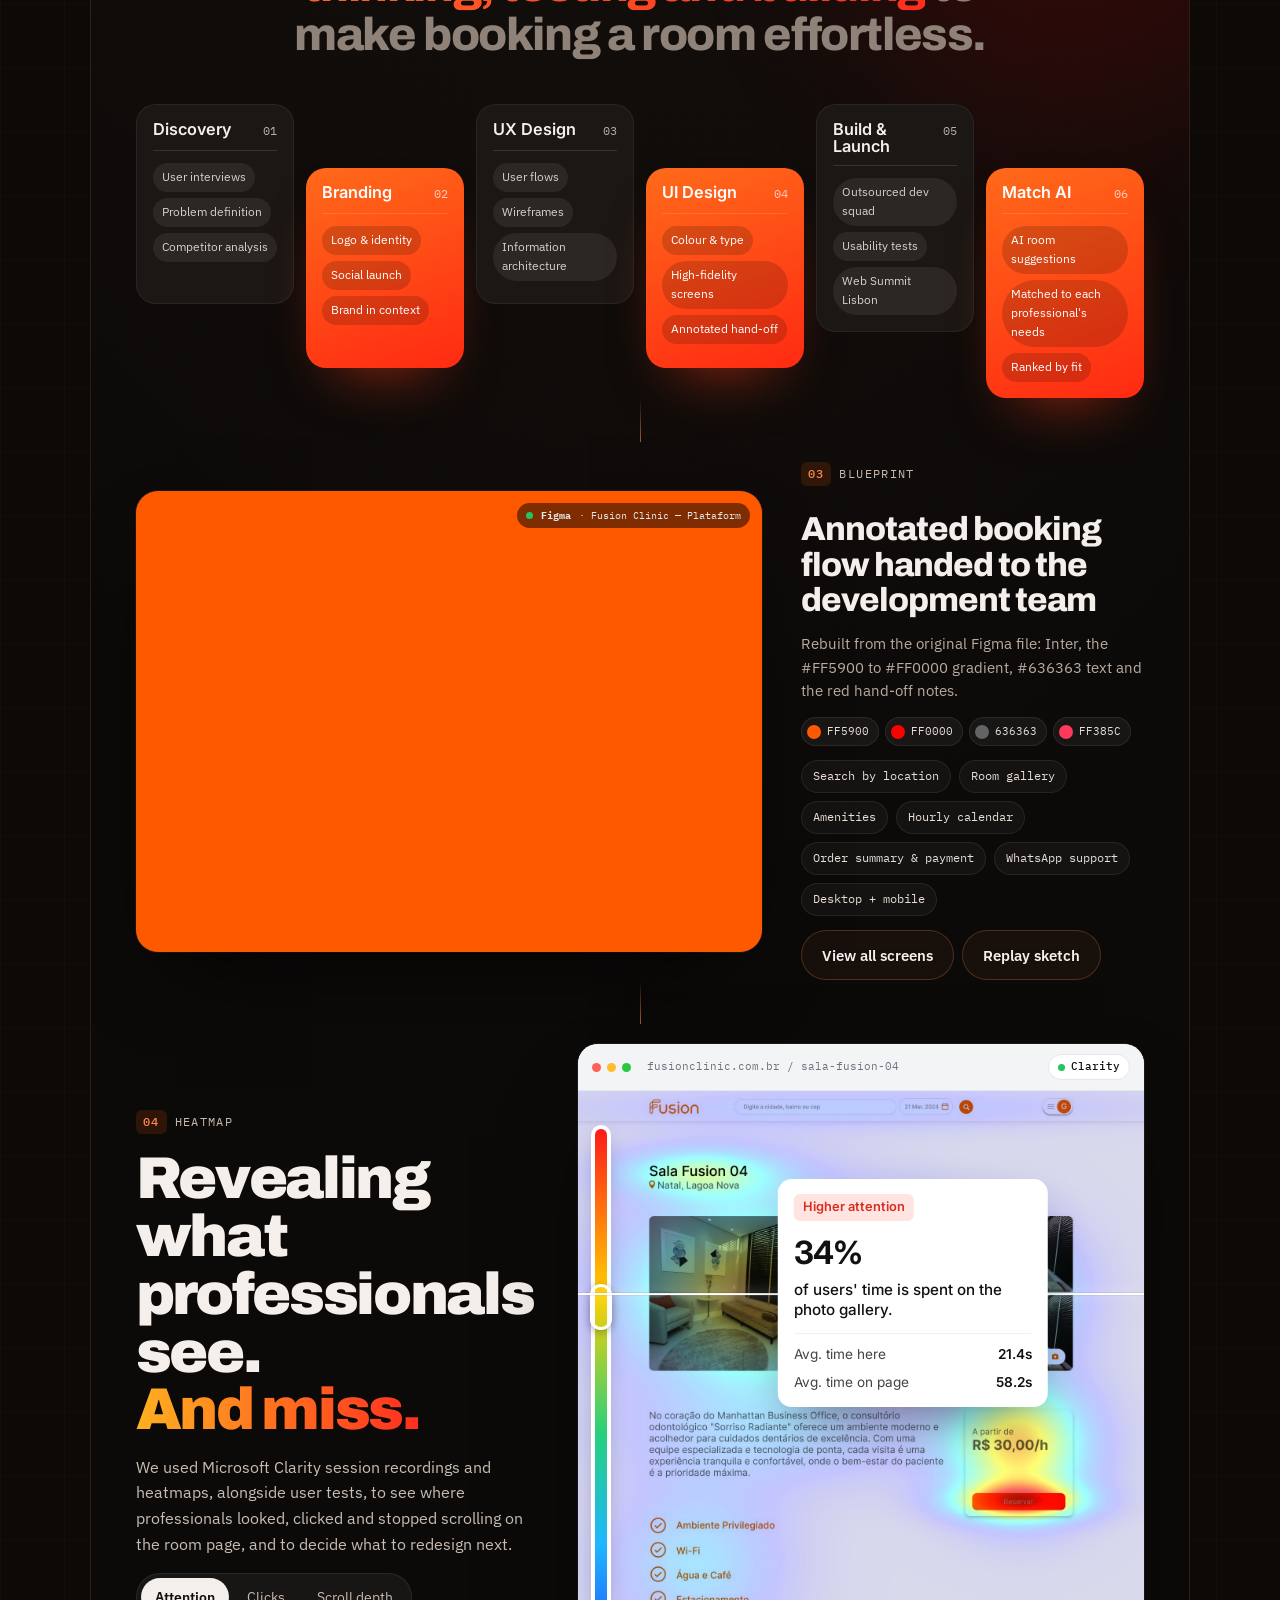
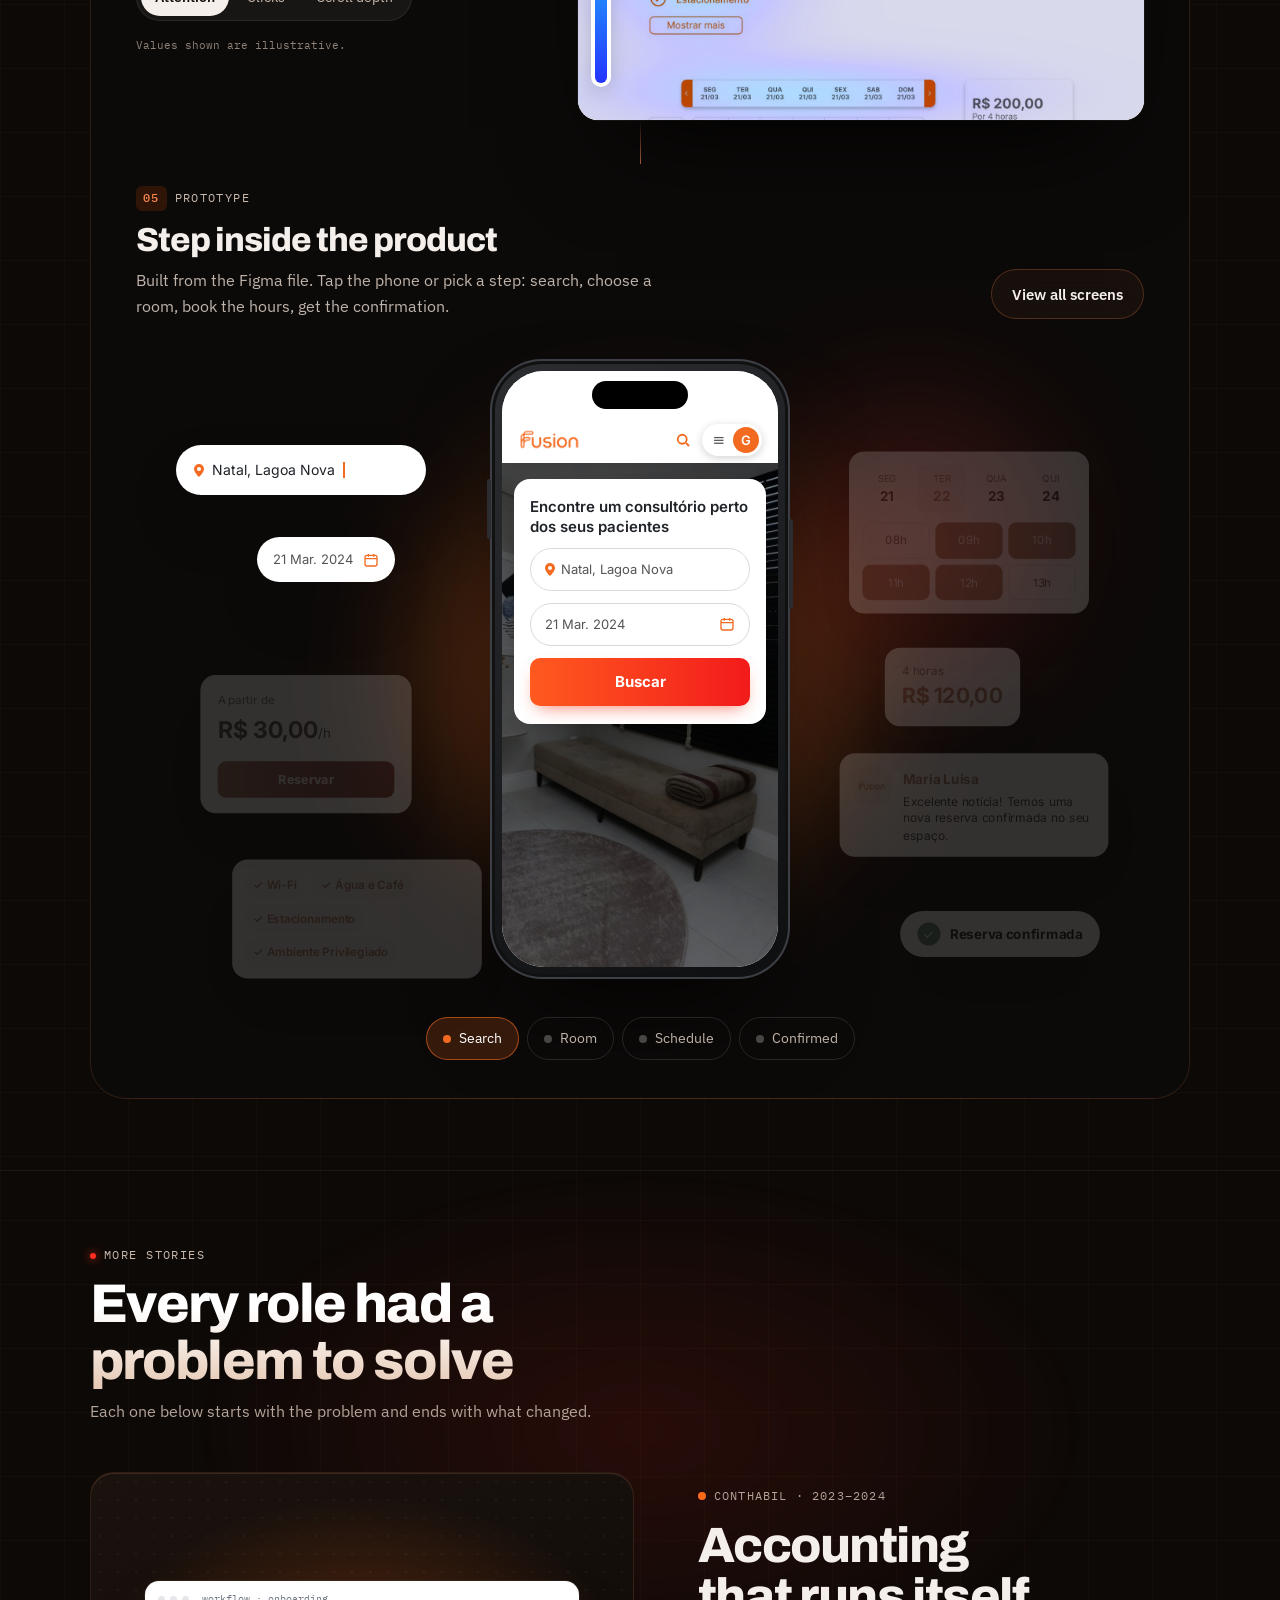
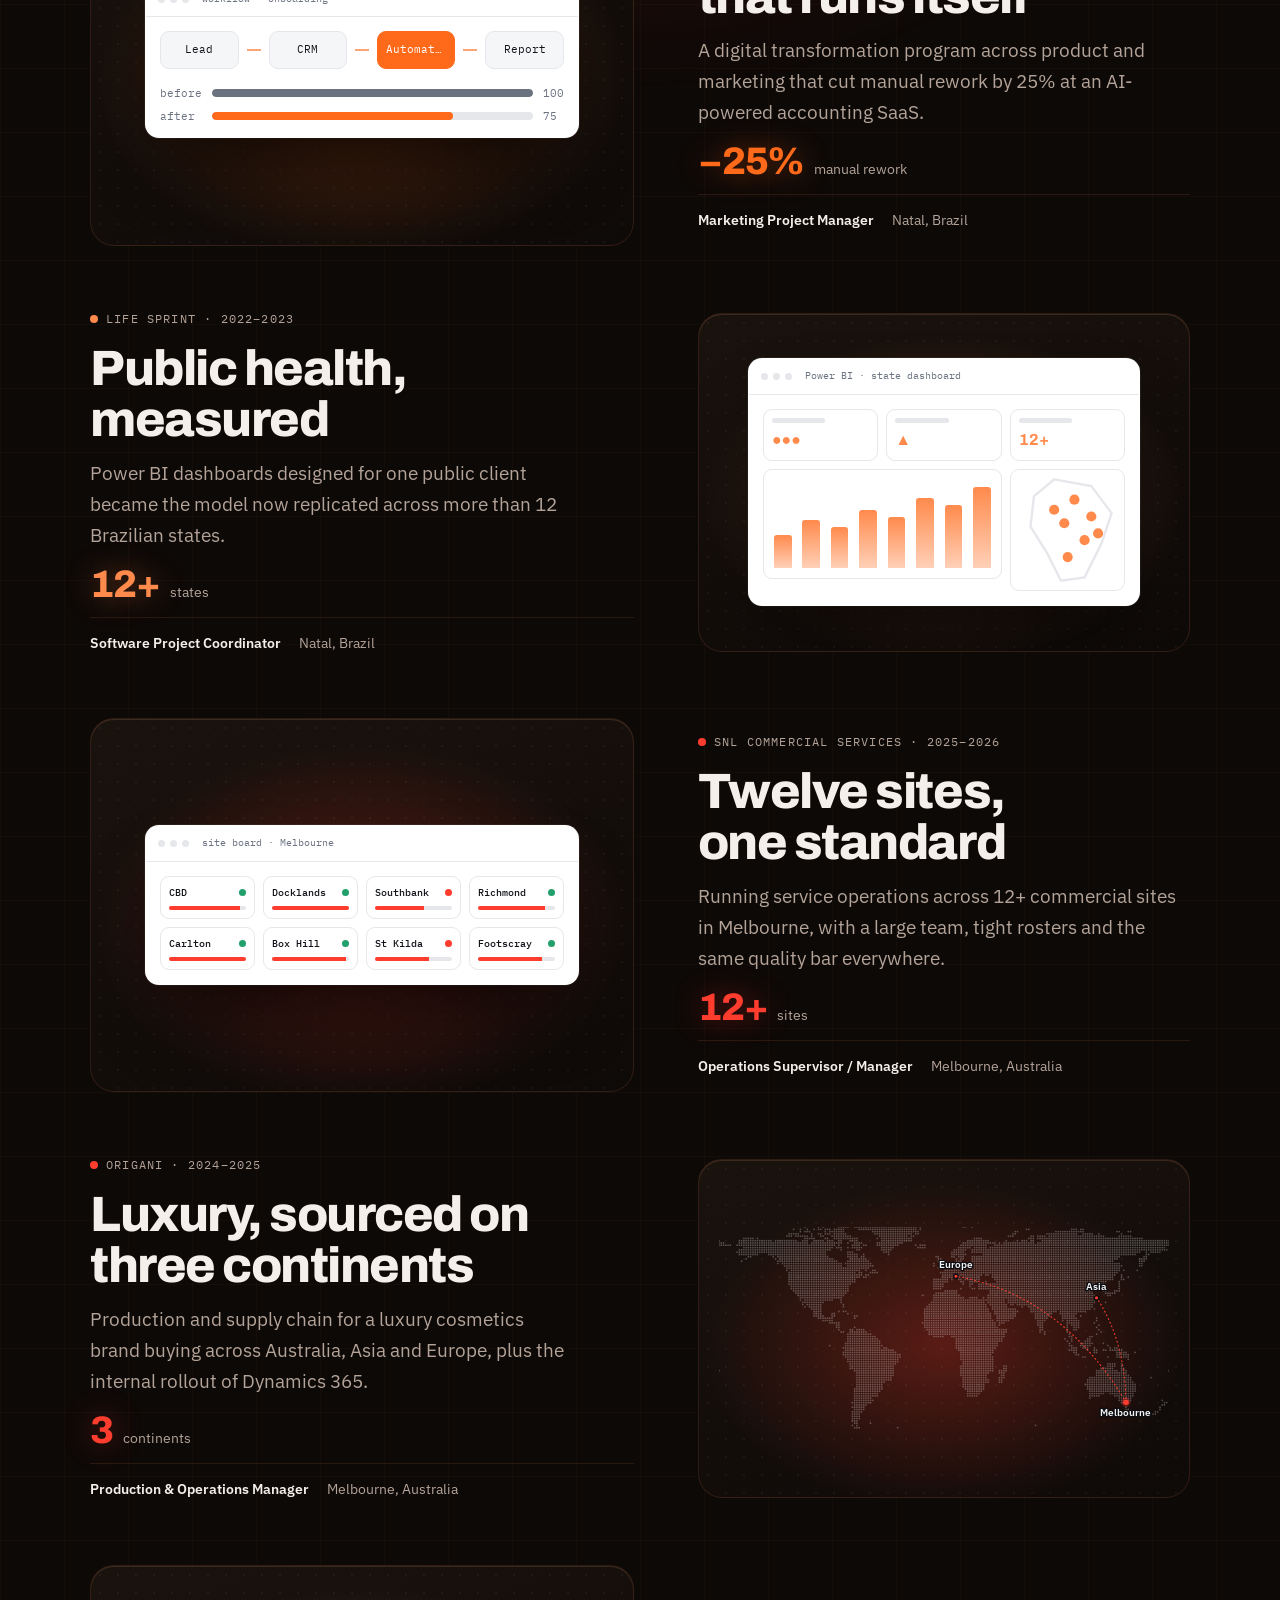
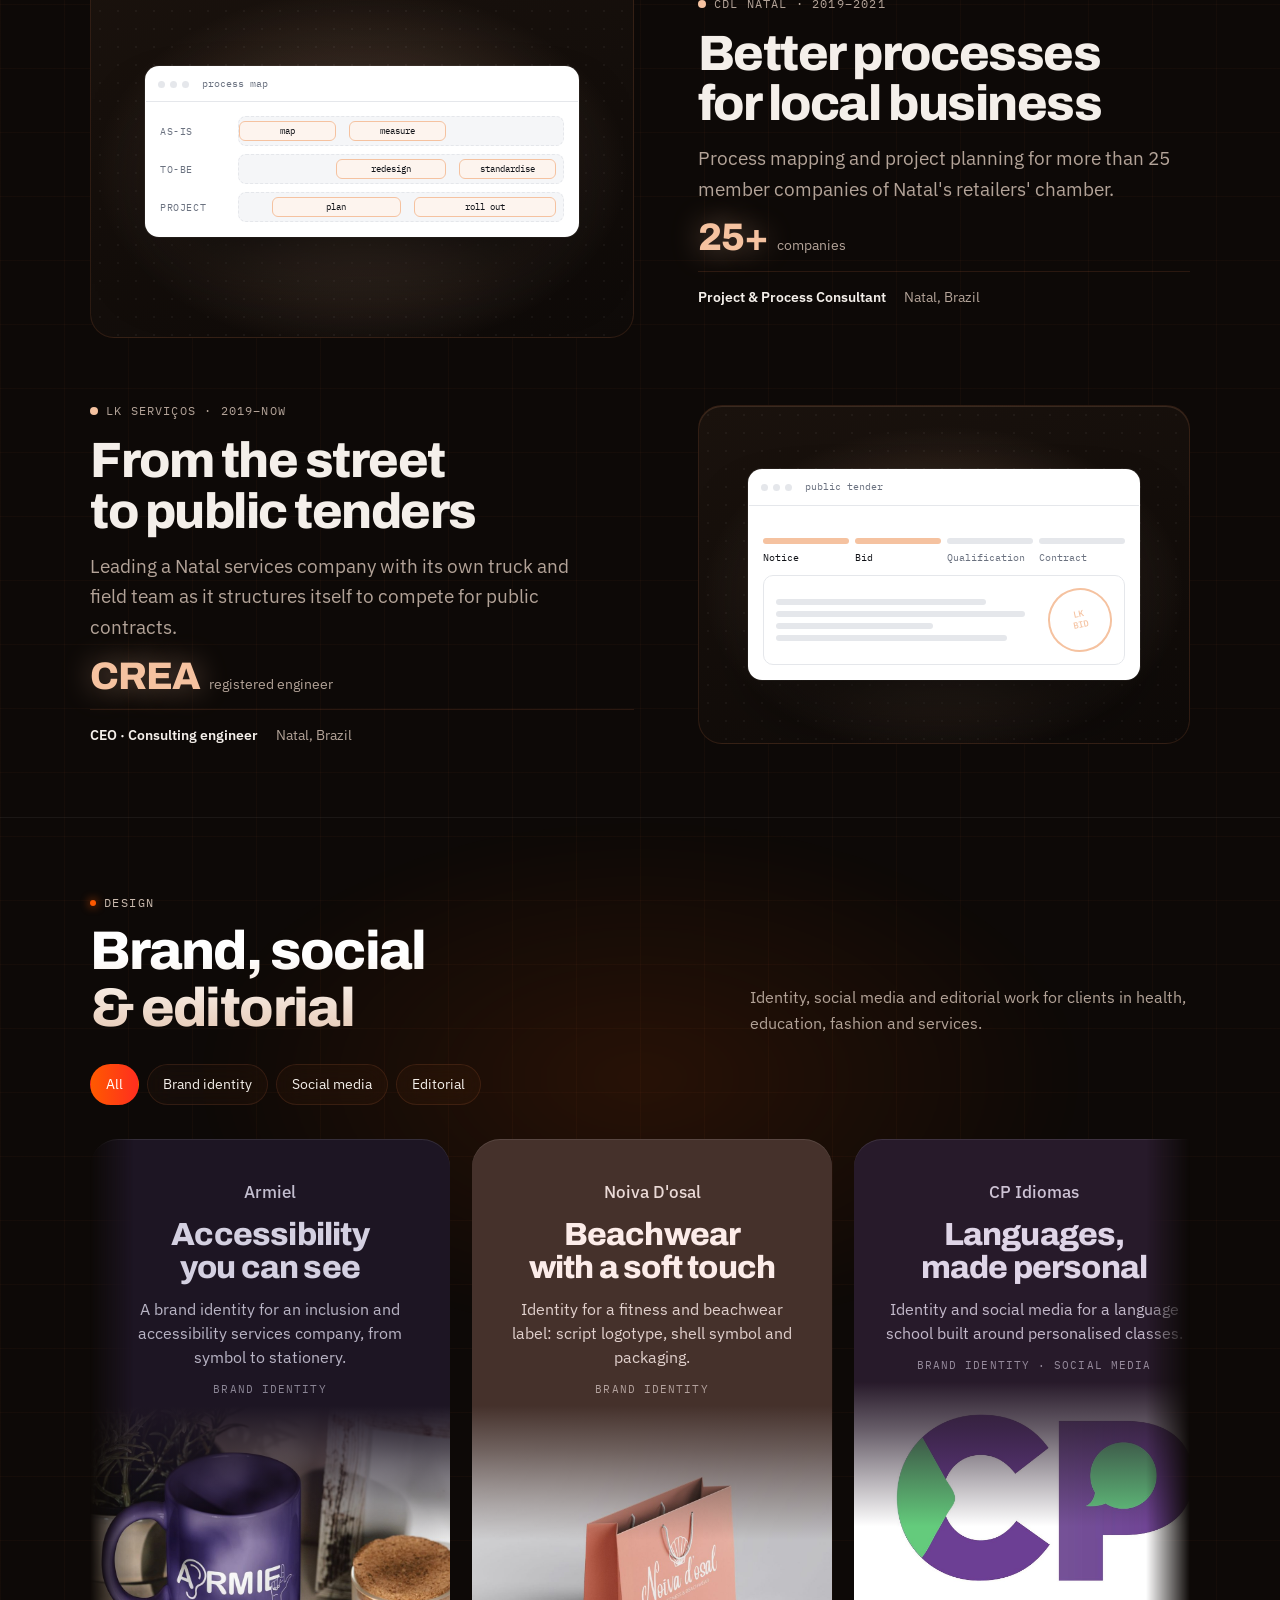
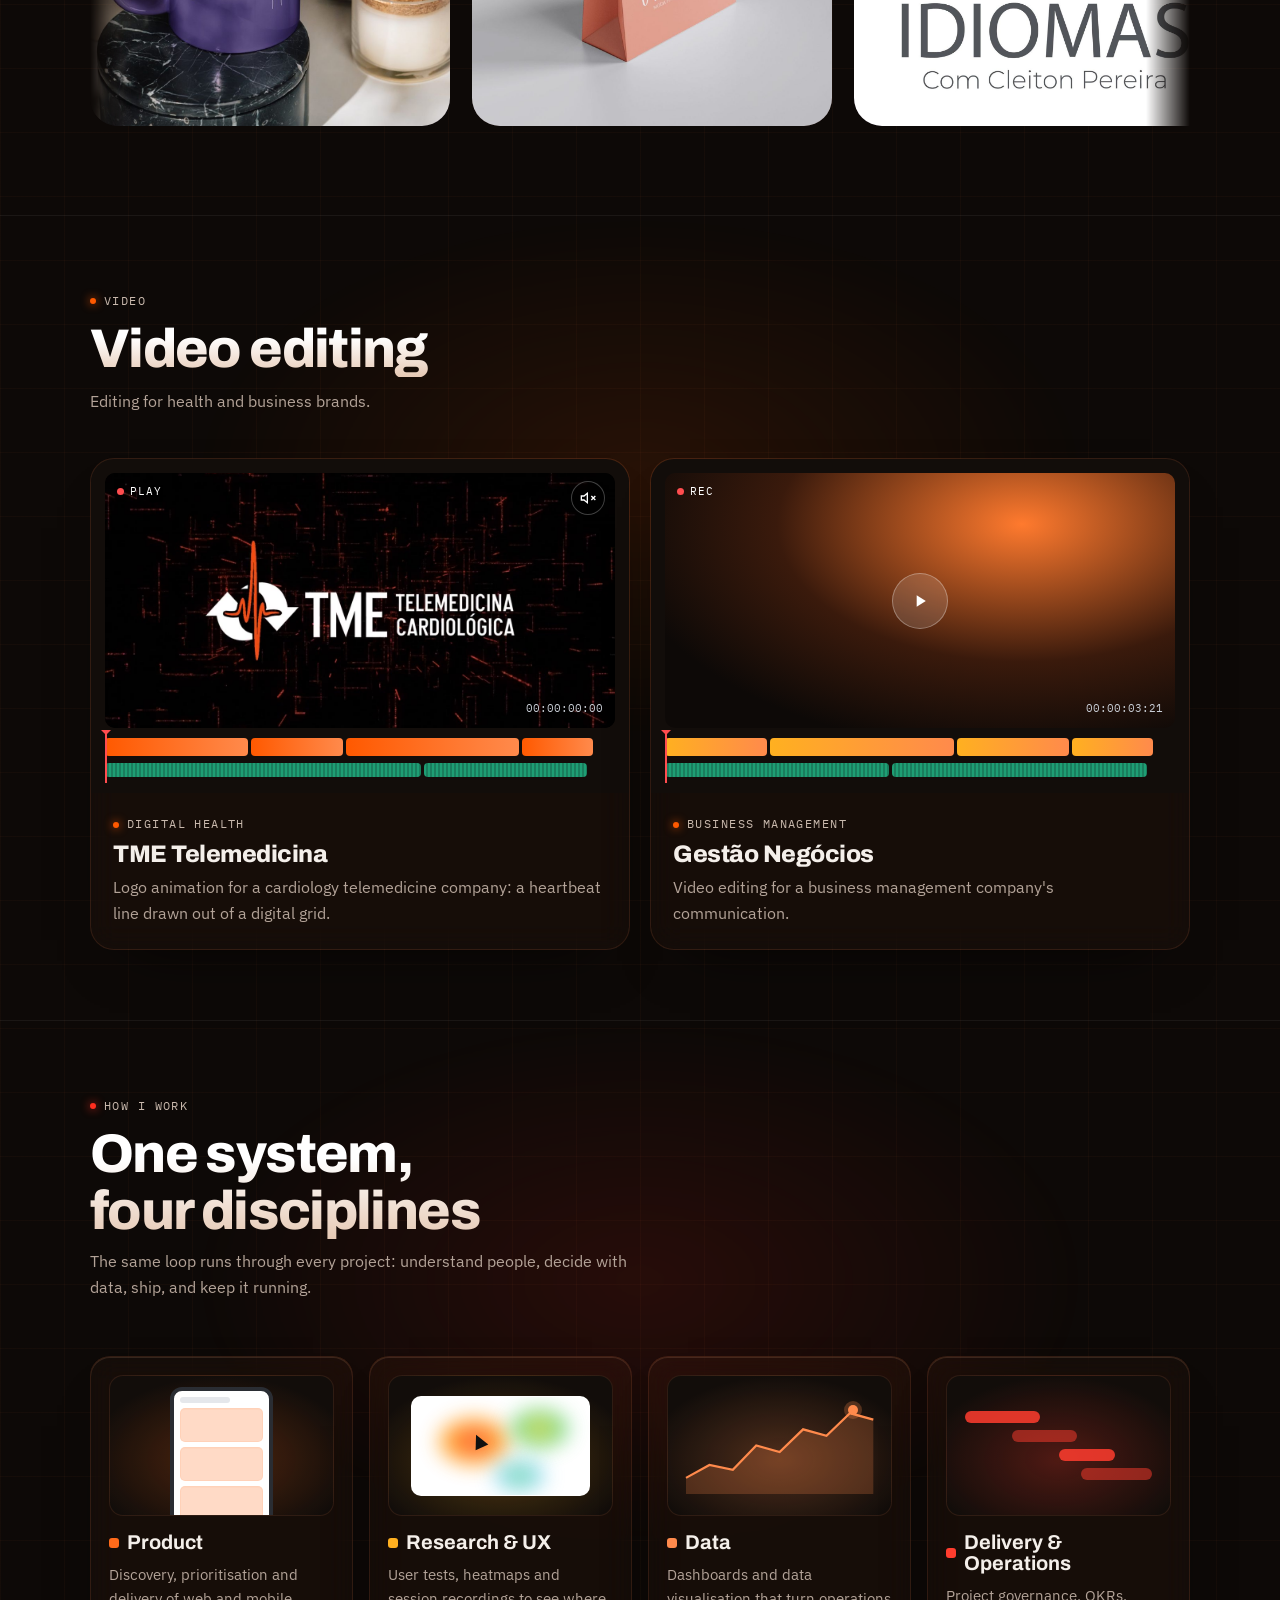
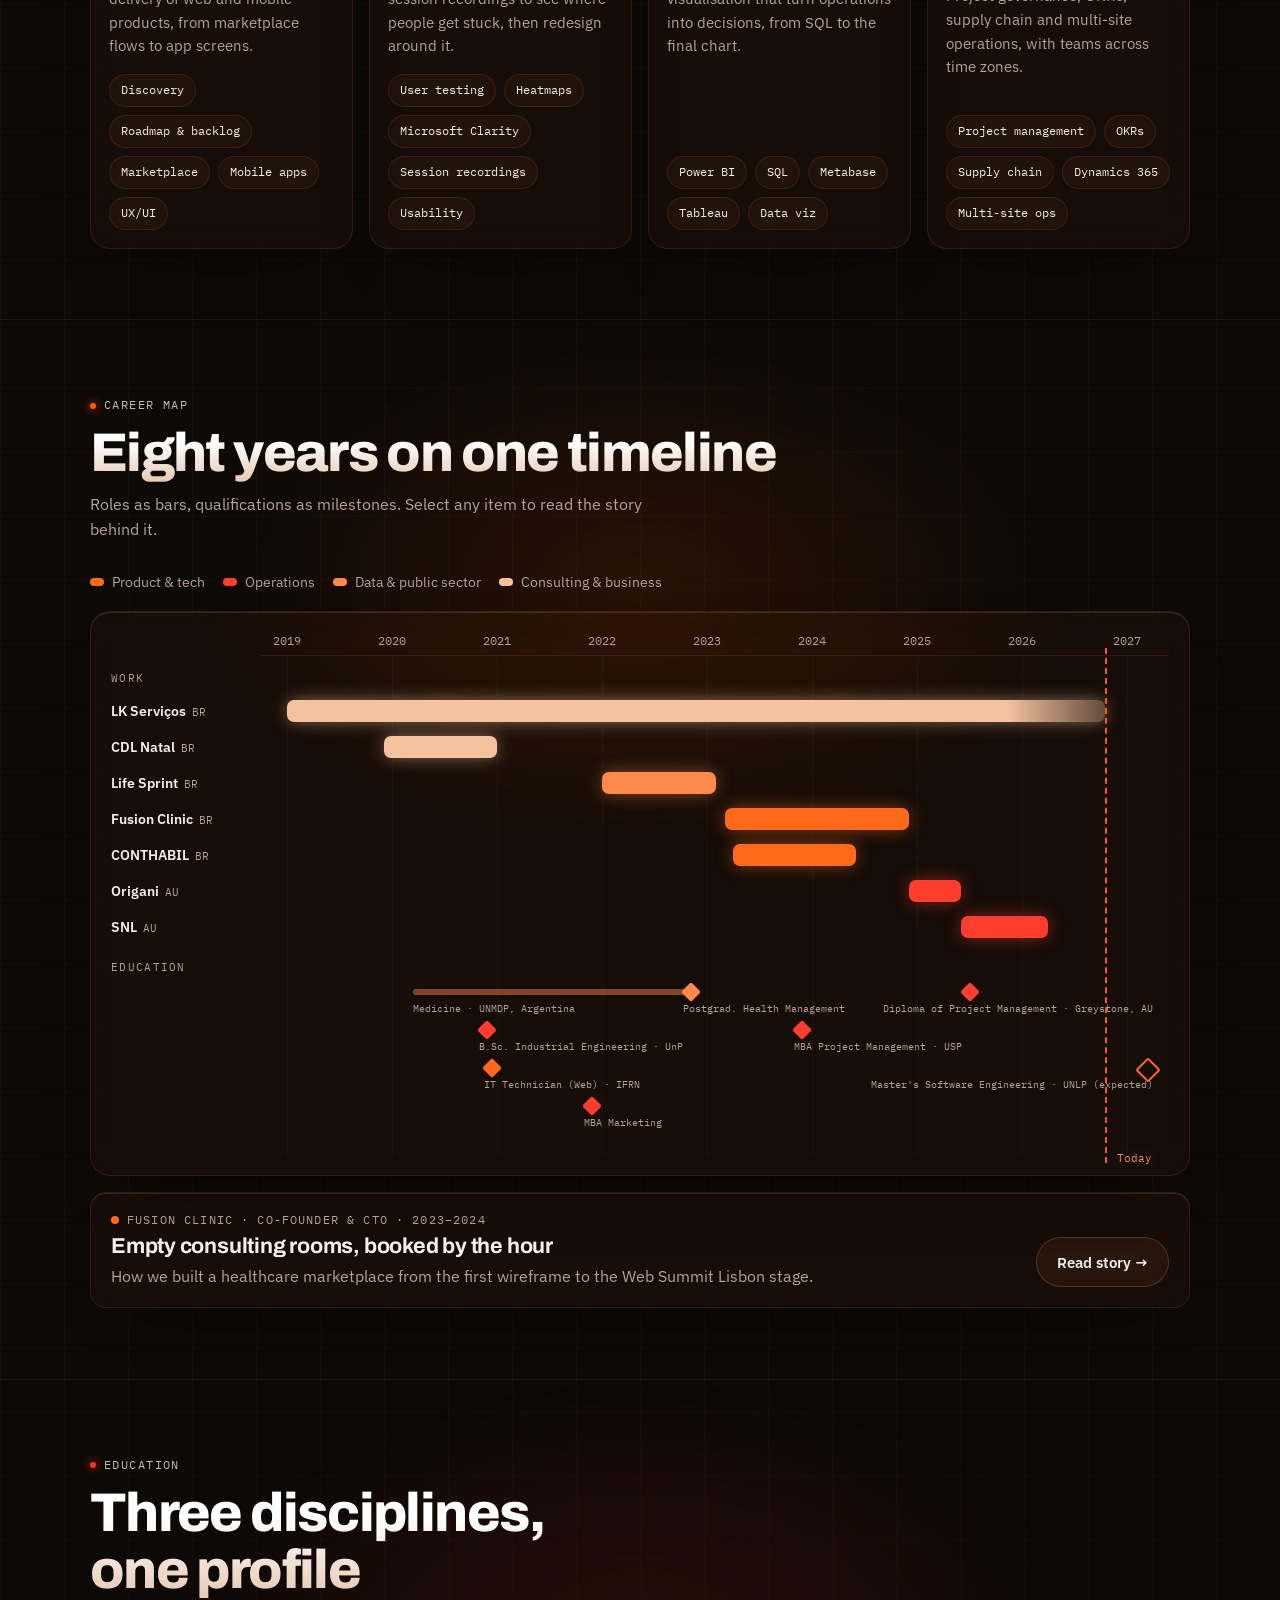
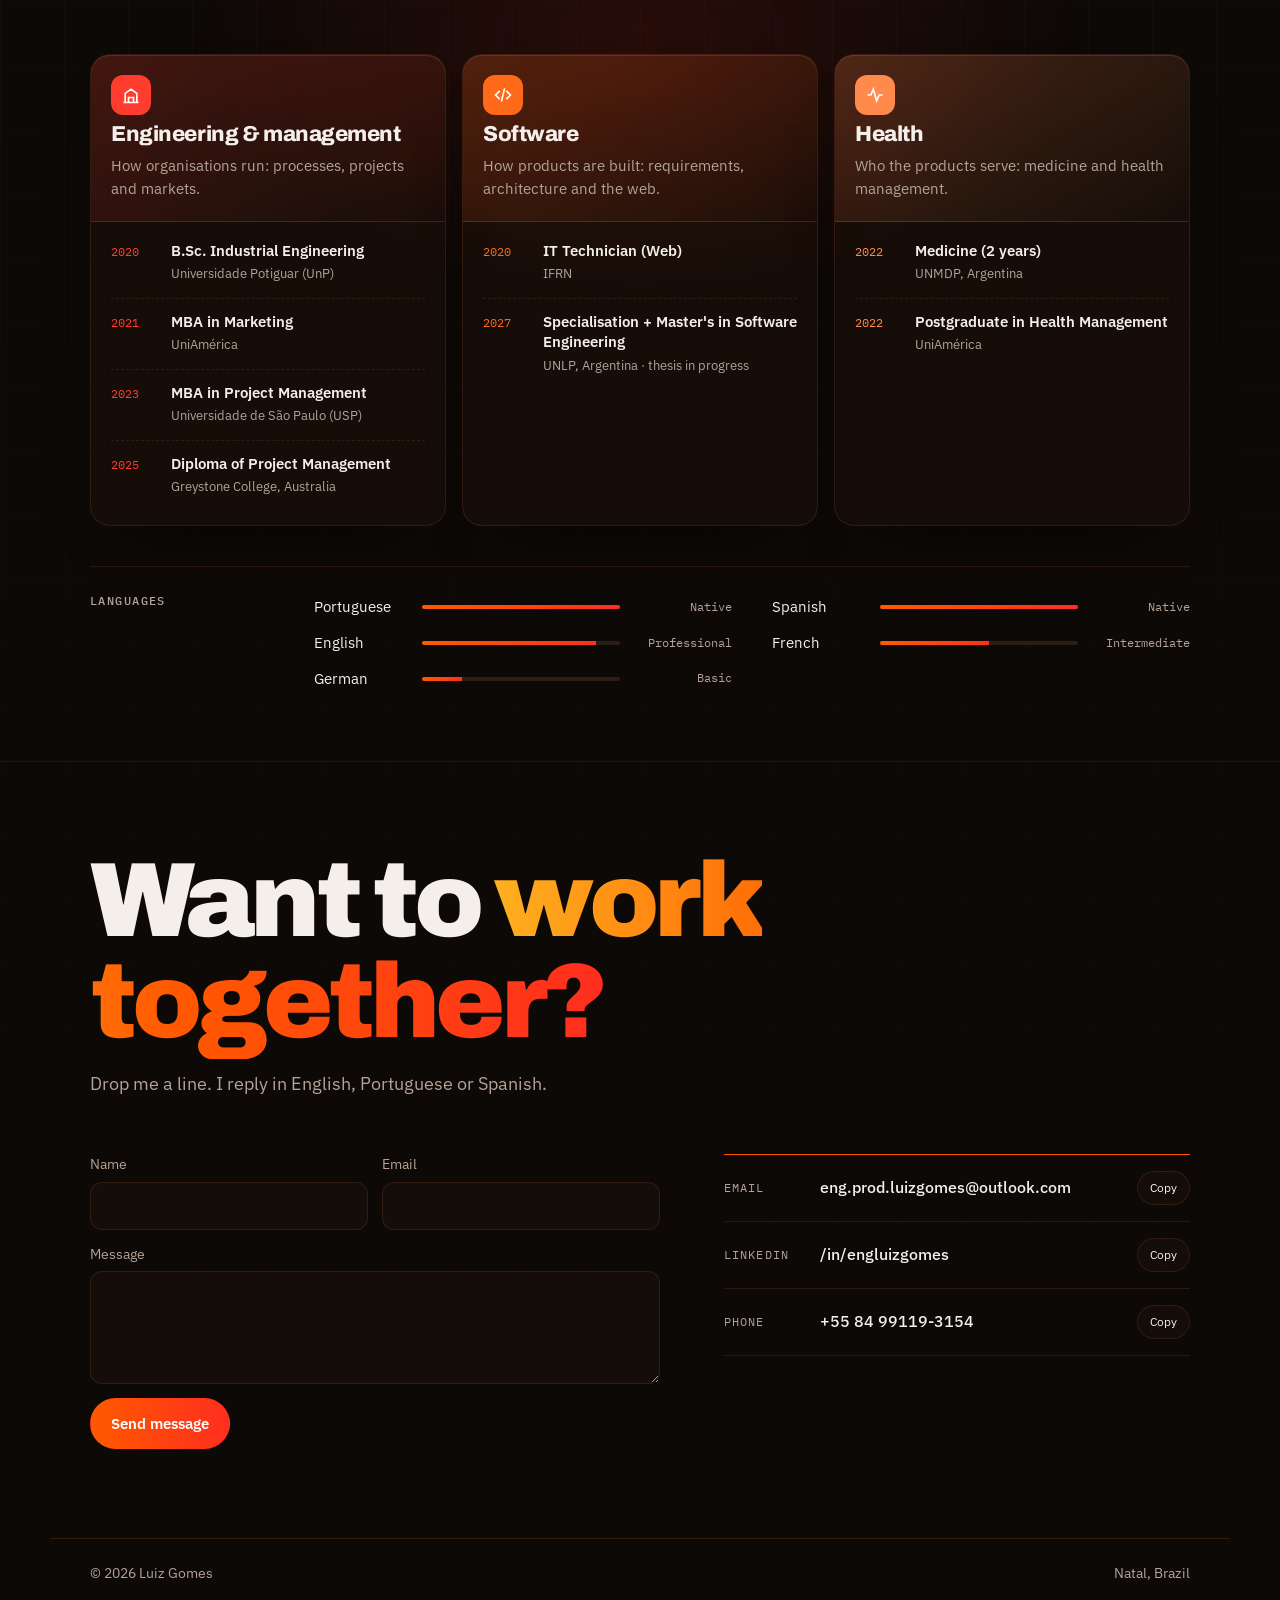
==== commit 51ec9268: "Unified Fusion palette site-wide; editorial orange hero with retouched portrait Co-Authored-By: Clau" ====
--- a/index.html
+++ b/index.html
@@ -5,7 +5,7 @@
 <meta name="viewport" content="width=device-width, initial-scale=1, viewport-fit=cover">
 <title>Luiz Gomes — Project, Product &amp; Operations Manager</title>
 <meta name="description" content="Luiz Gomes is a Project, Product & Operations Manager. Co-founder and CTO of Fusion Clinic. 9+ years across Brazil, Argentina, Australia and Spain.">
-<meta name="theme-color" content="#F6F7F9">
+<meta name="theme-color" content="#E85A2C">
 <meta property="og:type" content="website">
 <meta property="og:title" content="Luiz Gomes — Project, Product & Operations Manager">
 <meta property="og:description" content="Products, projects, design and video. 9+ years across Brazil, Argentina, Australia and Spain.">
@@ -42,24 +42,29 @@
   </span>
 </nav>
 
-<header class="hero" id="top">
-  <h1 class="hero-h">
-    <span class="ln"><span data-i18n="hero.a">Luiz Gomes is</span></span>
-    <span class="ln"><span data-i18n="hero.b">Project, Product &amp;</span></span>
-    <span class="ln"><span class="u" data-i18n="hero.c">Operations Manager</span></span>
-  </h1>
-  <p class="hero-sub" data-i18n="hero.sub">9+ years. Brazilian. Four countries, three continents.</p>
-  <div class="hero-links">
-    <a class="ico" href="https://linkedin.com/in/engluizgomes" target="_blank" rel="noopener" aria-label="LinkedIn">
-      <svg width="18" height="18" viewBox="0 0 24 24" fill="currentColor"><path d="M4.98 3.5a2.5 2.5 0 1 1 0 5 2.5 2.5 0 0 1 0-5zM3 9h4v12H3zM9 9h3.8v1.7h.05c.53-1 1.83-2.05 3.77-2.05 4.03 0 4.78 2.65 4.78 6.1V21h-4v-5.4c0-1.3-.02-2.95-1.8-2.95-1.8 0-2.08 1.4-2.08 2.86V21H9z"/></svg></a>
-    <a class="ico" href="#contact" aria-label="Email">
-      <svg width="18" height="18" viewBox="0 0 24 24" fill="none" stroke="currentColor" stroke-width="2"><rect x="3" y="5" width="18" height="14" rx="2"/><path d="m3 7 9 6 9-6"/></svg></a>
-    <a class="btn" href="#work" data-i18n="hero.cta">See my work</a>
-  </div>
-  <figure class="portrait">
-    <span class="halo" aria-hidden="true"></span>
-    <img src="assets/img/luiz-cutout.webp" width="941" height="1121" alt="Luiz Gomes, black and white portrait">
+<header class="hero2" id="top">
+  <div class="h2-grid" aria-hidden="true"><i></i><i></i><i></i><i></i><b style="--x:4%;--y:16%"></b><b style="--x:96%;--y:16%"></b><b style="--x:4%;--y:52%"></b><b style="--x:96%;--y:52%"></b><b style="--x:4%;--y:92%"></b><b style="--x:96%;--y:92%"></b></div>
+  <p class="h2-ghost" aria-hidden="true">GOMES</p>
+  <figure class="h2-photo">
+    <img src="assets/img/luiz-orange.webp" width="1506" height="2069" alt="Luiz Gomes, portrait in a black henley shirt">
   </figure>
+  <div class="h2-inner">
+    <p class="h2-tag" data-i18n="h2.tag">I lead projects, products and operations that are simple, measurable and built to last.</p>
+    <a class="h2-card" href="#work" aria-label="Fusion Clinic case study">
+      <span class="h2-shot"><img src="assets/img/fusion-mobile-book.jpg" alt="" loading="eager"></span>
+      <span class="h2-meta"><span><b>✳</b> FUSION CLINIC</span><span data-i18n="h2.case">/ Live case</span></span>
+    </a>
+    <div class="h2-name">
+      <p class="h2-year">©2026 · <span data-i18n="h2.role">Project, Product &amp; Operations Manager</span></p>
+      <h1 class="h2-h"><span class="ln"><span>LUIZ GOMES</span></span></h1>
+    </div>
+    <a class="h2-talk" href="#contact">
+      <span class="h2-av"><img src="assets/img/luiz-orange.webp" alt=""></span>
+      <span class="h2-tt"><small data-i18n="h2.talk">Let's talk</small><b>Luiz Gomes</b><em data-i18n="h2.where">Natal, Brazil · open to remote</em></span>
+      <span class="h2-arrow" aria-hidden="true">↗</span>
+      <span class="h2-star" aria-hidden="true">✳</span>
+    </a>
+  </div>
 </header>
 
 <div class="tech" id="tech">
--- a/css/style.css
+++ b/css/style.css
@@ -1220,3 +1220,130 @@
 .hm-tip dd{margin:0;font-weight:600;color:#111}
 .hm-tip.no-t dl{display:none}
 @media (max-width:1000px){.hm-wrap{grid-template-columns:1fr}.hm-tip{width:min(240px,70%);padding:12px}.hm-big b{font-size:1.6rem}}
+
+/* =========================================================
+   v11 — ONE PALETTE (Fusion): ember dark + #FF5900 → #FF0000
+   Light/dark toggle now only changes the hero; the site is
+   committed to the warm dark look.
+   ========================================================= */
+:root,:root[data-theme="dark"],:root[data-theme="light"]{
+  --ember-0:#0D0907;--ember-1:#140F0C;--ember-2:#1B1410;--ember-3:#2A1C14;
+  --flame:#FF5900;--flame-2:#FF2E1F;--amber:#FFB020;--sand:#F4EFEA;--clay:#C9B9AD;--ash:#8E8279;
+}
+.tech{
+  --bg:#0D0907;--surface:#16100C;--ink:#F4EFEA;--muted:#B3A398;--line:#2A1E17;
+  --accent:#FF6A1A;--accent-ink:#140F0C;--tint:rgba(255,89,0,.14);--stage:#16100C;
+  --k-p:#FF6A1A;--k-r:#FFB020;--k-d:#FF8A4C;--k-o:#FF3D2E;--k-c:#F5C2A0;
+  --glass:rgba(255,140,80,.035);--glass-b:rgba(255,140,80,.12);--glass-hi:rgba(255,190,150,.14);
+  background:radial-gradient(120% 40% at 50% 0%,#2A1A10 0%,#0D0907 60%) top/100% 1600px no-repeat,#0D0907}
+.tech::before{background-image:linear-gradient(rgba(255,140,80,.035) 1px,transparent 1px),linear-gradient(90deg,rgba(255,140,80,.035) 1px,transparent 1px)}
+#highlights,#work,#stories,#design,#video,#how,#career,#education{--glow:#FF5900}
+#stories,#how,#education{--glow:#FF2E1F}
+.tech .sec::after{opacity:.5}
+.tech .sec-h{background:linear-gradient(180deg,#FFFFFF 30%,#E6C9B4);-webkit-background-clip:text;background-clip:text;color:transparent}
+.tech .eyebrow{color:var(--clay)}
+.tech .btn{background:linear-gradient(90deg,#FF5900,#FF2E1F);border-color:transparent;color:#fff}
+.tech .btn:hover{background:#F4EFEA;color:#140F0C;border-color:#F4EFEA}
+.tech .btn.ghost{background:rgba(255,140,80,.05);border-color:rgba(255,140,80,.25);color:#F4EFEA}
+.tech .filters button[aria-pressed="true"]{background:linear-gradient(90deg,#FF5900,#FF2E1F);color:#fff;border-color:transparent}
+.tech .marquee{background:#140F0C;border-color:rgba(255,140,80,.14)}
+.tech .mq-row i{background:#FF5900}
+.tech .c-h .w:last-child{background:linear-gradient(90deg,#FFB020,#FF5900 45%,#FF2E1F);-webkit-background-clip:text;background-clip:text;color:transparent}
+.tech .c-rows{border-color:#FF5900}
+.tech .hud{background:linear-gradient(180deg,rgba(255,120,60,.07),rgba(255,120,60,.02));border-color:rgba(255,140,80,.16)}
+.tech .hud-t i{background:#FF5900;box-shadow:0 0 10px #FF5900;animation:none}
+.tech .sv{background:radial-gradient(70% 70% at 50% 55%,color-mix(in srgb,var(--k) 30%,transparent),transparent 70%),linear-gradient(160deg,#1A120D,#0E0A08)}
+.tech .cap-vis{background:radial-gradient(80% 80% at 50% 60%,color-mix(in srgb,var(--k) 26%,transparent),transparent 75%),#120D0A}
+.tech .g-today{border-color:#FF5900}.tech .g-today span{color:#FF8A4C;background:#16100C}
+.tech .lr .bar i,.tech .dash-live i{background:linear-gradient(90deg,#FF5900,#FF2E1F)}
+.tech .legend li::before{background:var(--k)}
+.tech .timeline{background:#120D0A}
+.tech .trk.v i{background:linear-gradient(90deg,#FF5900,#FF8A4C)}
+.tech .timeline.alt .trk.v i{background:linear-gradient(90deg,#FFB020,#FF8A4C)}
+.tech .timeline.alt .viewer{background:radial-gradient(80% 90% at 70% 20%,#FF7A2E 0%,#3A1A0C 60%,#0D0907 100%)}
+.tech .dc{--cardbg:color-mix(in srgb,var(--c) 22%,#140F0C)}
+.tech .site-foot{border-color:rgba(255,140,80,.14)}
+.tech .tile,.tech .cap,.tech .pl,.tech .vid,.tech .gantt-wrap,.tech .gdetail{background:var(--glass)}
+/* nav pill in ember */
+.pill{background:rgba(20,14,11,.72);border-color:rgba(255,140,80,.18);color:#F4EFEA}
+.pill a{color:#C9B9AD}.pill a:hover{background:rgba(255,89,0,.14);color:#fff}
+.pill .pill-name,.pill .cta{color:#fff}
+.pill-tools{border-color:rgba(255,140,80,.2)}
+.lang{background:rgba(255,255,255,.06)}
+.lang button{color:#C9B9AD}.lang button[aria-pressed="true"]{background:#FF5900;color:#fff}
+.theme{display:none}
+.pill-tools{padding-left:6px}
+
+/* =========================================================
+   v11 — HERO: editorial orange poster
+   ========================================================= */
+.hero2{position:relative;min-height:clamp(640px,100vh,980px);overflow:hidden;isolation:isolate;color:#fff;
+  background:radial-gradient(70% 60% at 62% 38%,#FF7A3D 0%,#F0581E 45%,#D9461A 75%,#B8380F 100%)}
+.hero2::after{content:"";position:absolute;inset:auto 0 0 0;height:34%;z-index:3;pointer-events:none;background:linear-gradient(to bottom,transparent,rgba(13,9,7,.55) 70%,#0D0907)}
+.h2-grid{position:absolute;inset:0;z-index:0;pointer-events:none}
+.h2-grid i{position:absolute;top:0;bottom:0;width:1px;background:rgba(255,255,255,.12)}
+.h2-grid i:nth-child(1){left:4%}.h2-grid i:nth-child(2){left:34.7%}.h2-grid i:nth-child(3){left:65.3%}.h2-grid i:nth-child(4){left:96%}
+.h2-grid::before,.h2-grid::after{content:"";position:absolute;left:0;right:0;height:1px;background:rgba(255,255,255,.12)}
+.h2-grid::before{top:16%}.h2-grid::after{top:52%}
+.h2-grid b{position:absolute;left:var(--x);top:var(--y);width:14px;height:14px;transform:translate(-50%,-50%)}
+.h2-grid b::before,.h2-grid b::after{content:"";position:absolute;background:rgba(255,255,255,.7)}
+.h2-grid b::before{left:50%;top:0;bottom:0;width:1px}.h2-grid b::after{top:50%;left:0;right:0;height:1px}
+.h2-ghost{position:absolute;left:4%;right:4%;top:15%;z-index:1;margin:0;font-family:var(--display);font-weight:900;font-stretch:115%;
+  font-size:clamp(5rem,19vw,19rem);line-height:.8;letter-spacing:-.04em;text-align:center;color:rgba(255,255,255,.1);white-space:nowrap;user-select:none}
+.h2-photo{position:absolute;z-index:2;left:50%;bottom:0;width:min(46vw,640px);transform:translateX(-46%);margin:0}
+.h2-photo img{display:block;width:100%;height:auto;filter:drop-shadow(0 30px 60px rgba(80,20,0,.35));
+  -webkit-mask-image:linear-gradient(to bottom,#000 72%,transparent 100%);mask-image:linear-gradient(to bottom,#000 72%,transparent 100%)}
+.h2-inner{position:relative;z-index:4;max-width:none;min-height:inherit;padding:calc(env(safe-area-inset-top,0px) + 120px) 4% 6%;display:grid;
+  grid-template-columns:1fr 1fr;grid-template-rows:auto 1fr auto;gap:24px}
+.h2-tag{grid-column:1;grid-row:1;align-self:start;margin-top:clamp(120px,22vh,240px);max-width:30ch;font-family:var(--display);font-weight:600;font-size:clamp(1rem,1.5vw,1.25rem);line-height:1.35;text-transform:uppercase;letter-spacing:.01em;text-indent:2.2em}
+.h2-card{grid-column:2;grid-row:1;justify-self:end;align-self:start;margin-top:clamp(140px,26vh,280px);width:clamp(180px,17vw,250px);background:#fff;border-radius:6px;padding:8px;text-decoration:none;color:#111;box-shadow:0 30px 60px -20px rgba(60,10,0,.5);transition:transform .5s cubic-bezier(.2,.8,.2,1)}
+.h2-card:hover{transform:translateY(-6px) rotate(-1deg)}
+.h2-shot{display:block;aspect-ratio:1;overflow:hidden;border-radius:3px;background:#F4EFEA}
+.h2-shot img{width:100%;height:100%;object-fit:cover;object-position:top}
+.h2-meta{display:flex;justify-content:space-between;gap:8px;padding:9px 4px 3px;font-family:var(--body);font-size:.74rem;color:#444;background:#F4F4F5;margin:8px -8px -8px;padding:10px 12px;border-radius:0 0 6px 6px}
+.h2-meta b{color:#FF5900}
+.h2-name{grid-column:1;grid-row:3;align-self:end}
+.h2-year{font-family:var(--display);font-weight:700;font-size:clamp(1rem,1.6vw,1.35rem);margin-bottom:8px}
+.h2-h{font-family:var(--display);font-weight:900;font-stretch:112%;font-size:clamp(3.6rem,10vw,9.5rem);line-height:.84;letter-spacing:-.045em;color:#fff}
+.h2-h .ln{display:block;overflow:hidden;padding-bottom:.04em}
+.h2-h .ln > span{display:inline-block}
+.h2-talk{grid-column:2;grid-row:3;justify-self:end;align-self:end;position:relative;display:flex;align-items:center;gap:14px;padding:10px;padding-right:12px;width:min(380px,100%);
+  background:#0D0907;color:#fff;border-radius:4px;text-decoration:none;box-shadow:0 30px 60px -20px rgba(0,0,0,.6);transition:transform .4s}
+.h2-talk:hover{transform:translateY(-4px)}
+.h2-av{width:84px;height:84px;flex:none;overflow:hidden;border-radius:2px;background:#E85A2C}
+.h2-av img{width:100%;height:auto;transform:scale(1.9) translateY(18%)}
+.h2-tt{display:grid;gap:2px;flex:1;min-width:0}
+.h2-tt small{font-size:.8rem;color:#C9B9AD}
+.h2-tt b{font-family:var(--display);font-size:1.1rem;margin-top:10px}
+.h2-tt em{font-style:normal;font-size:.8rem;color:#C9B9AD}
+.h2-arrow{align-self:flex-end;width:40px;height:40px;display:grid;place-items:center;background:#fff;color:#111;font-size:1.1rem;flex:none}
+.h2-star{position:absolute;right:12px;top:8px;color:#C9B9AD;font-size:.9rem}
+.h2-talk:focus-visible,.h2-card:focus-visible{outline:2px solid #fff;outline-offset:4px}
+/* hero → page */
+.tech{margin-top:0}
+.tech-intro{display:none}
+@media (max-width:900px){
+  .hero2{min-height:auto}
+  .h2-inner{grid-template-columns:1fr;grid-template-rows:auto;padding-top:calc(env(safe-area-inset-top,0px) + 96px);padding-bottom:28px;gap:14px}
+  .h2-tag{grid-column:1;grid-row:1;margin-top:0;font-size:.95rem;max-width:26ch}
+  .h2-card{display:none}
+  .h2-photo{position:relative;left:auto;transform:none;width:min(92vw,460px);margin:6px auto -40px;order:0}
+  .h2-ghost{top:26%}
+  .h2-name{grid-row:auto}
+  .h2-talk{grid-column:1;grid-row:auto;justify-self:stretch;width:100%}
+  .hero2{display:flex;flex-direction:column}
+  .hero2 .h2-inner{display:flex;flex-direction:column}
+}
+.hero2{height:max(680px,100vh);min-height:0;max-height:1000px}
+.h2-inner{height:100%;min-height:0;padding-bottom:5%}
+.h2-tag{margin-top:clamp(90px,16vh,190px)}
+.h2-card{margin-top:clamp(110px,20vh,230px)}
+.h2-h{font-size:clamp(3.2rem,8.6vw,9rem);white-space:nowrap}
+.h2-name{grid-column:1/-1}
+.h2-talk{grid-row:3;grid-column:2}
+@media (max-width:900px){.hero2{height:auto;max-height:none}.h2-h{font-size:clamp(3rem,15vw,5rem);white-space:normal}.h2-name{grid-column:1}}
+.h2-photo{width:min(46vw,640px,60vh)}
+@media (max-width:900px){.h2-photo{width:min(92vw,440px)}.h2-tag,.h2-card{margin-top:0}.h2-inner{padding-top:28px}.hero2{padding-top:calc(env(safe-area-inset-top,0px) + 70px)}}
+.h2-inner{grid-template-rows:auto minmax(0,1fr) auto;padding-bottom:clamp(28px,4vh,56px)}
+.h2-av{width:72px;height:72px}
+@media (max-height:760px) and (min-width:901px){.h2-h{font-size:clamp(3rem,7.4vw,7rem)}.h2-tag{margin-top:clamp(70px,12vh,140px)}}
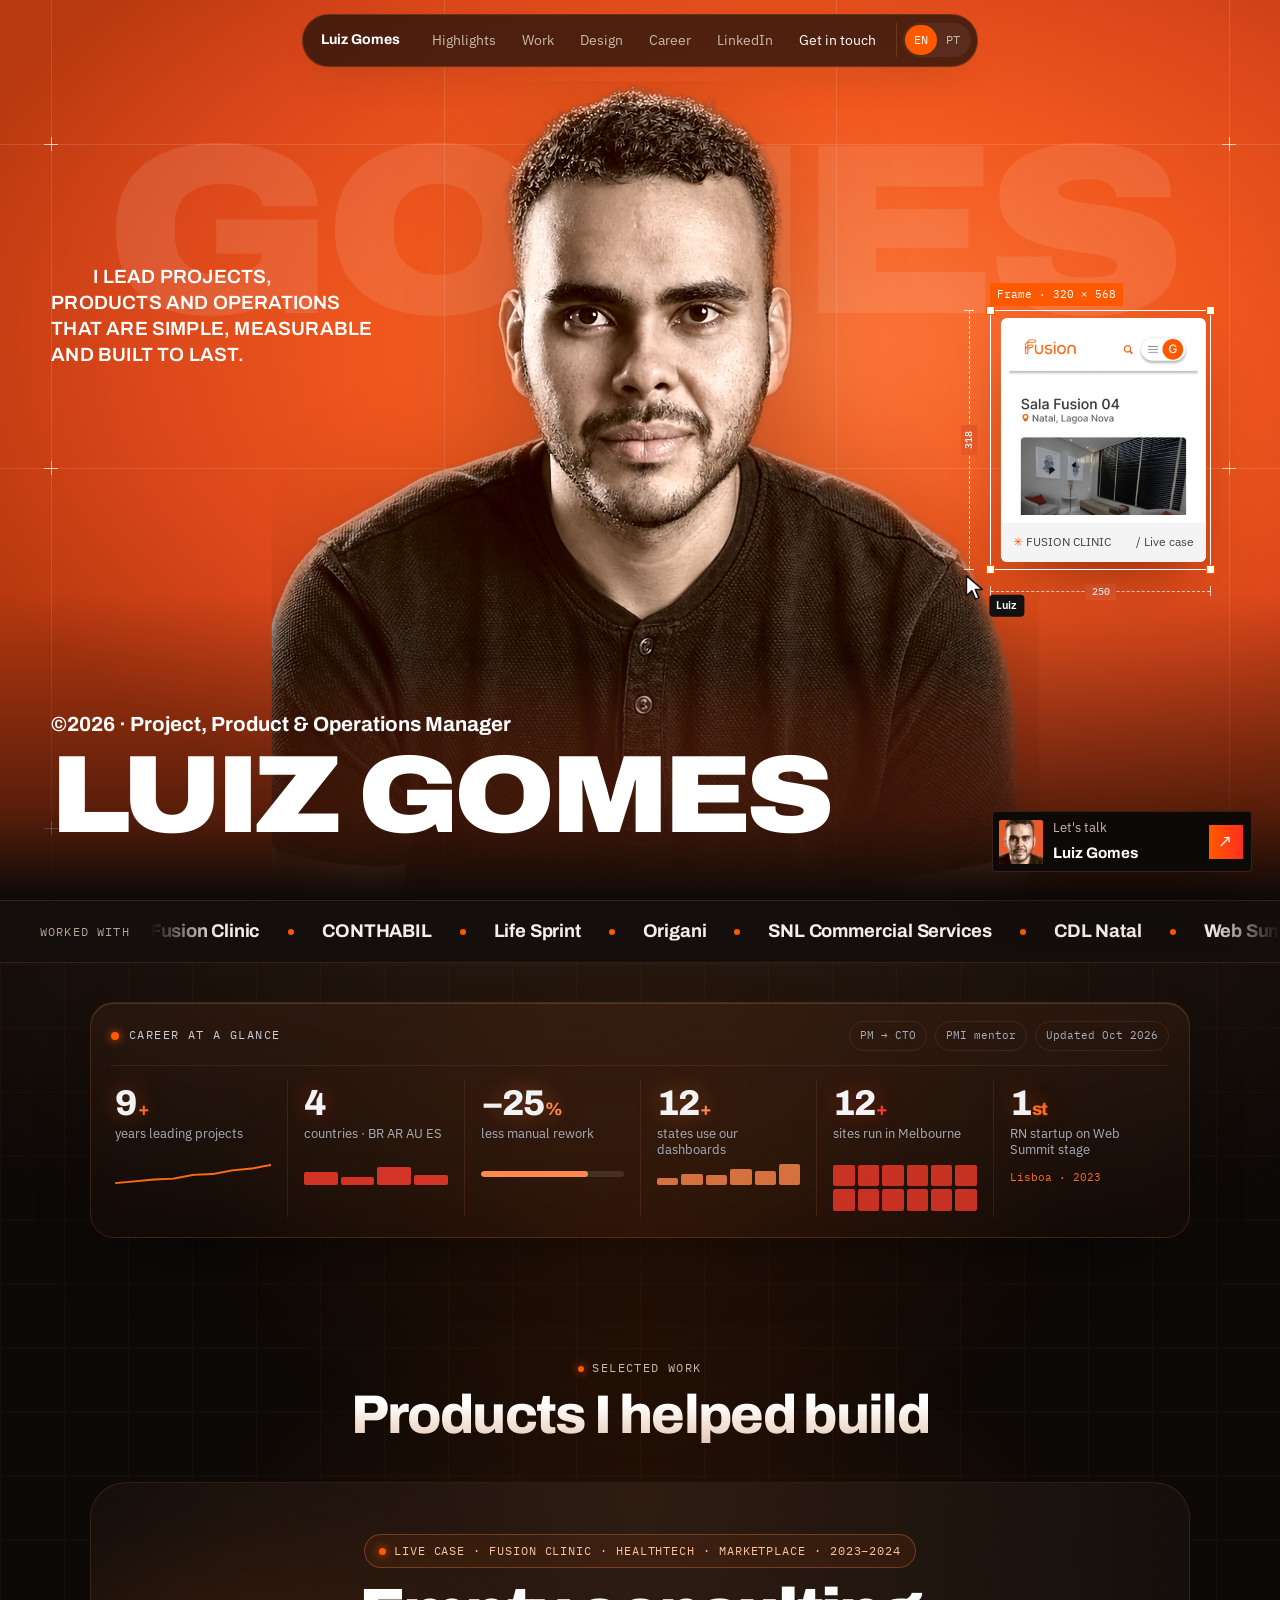
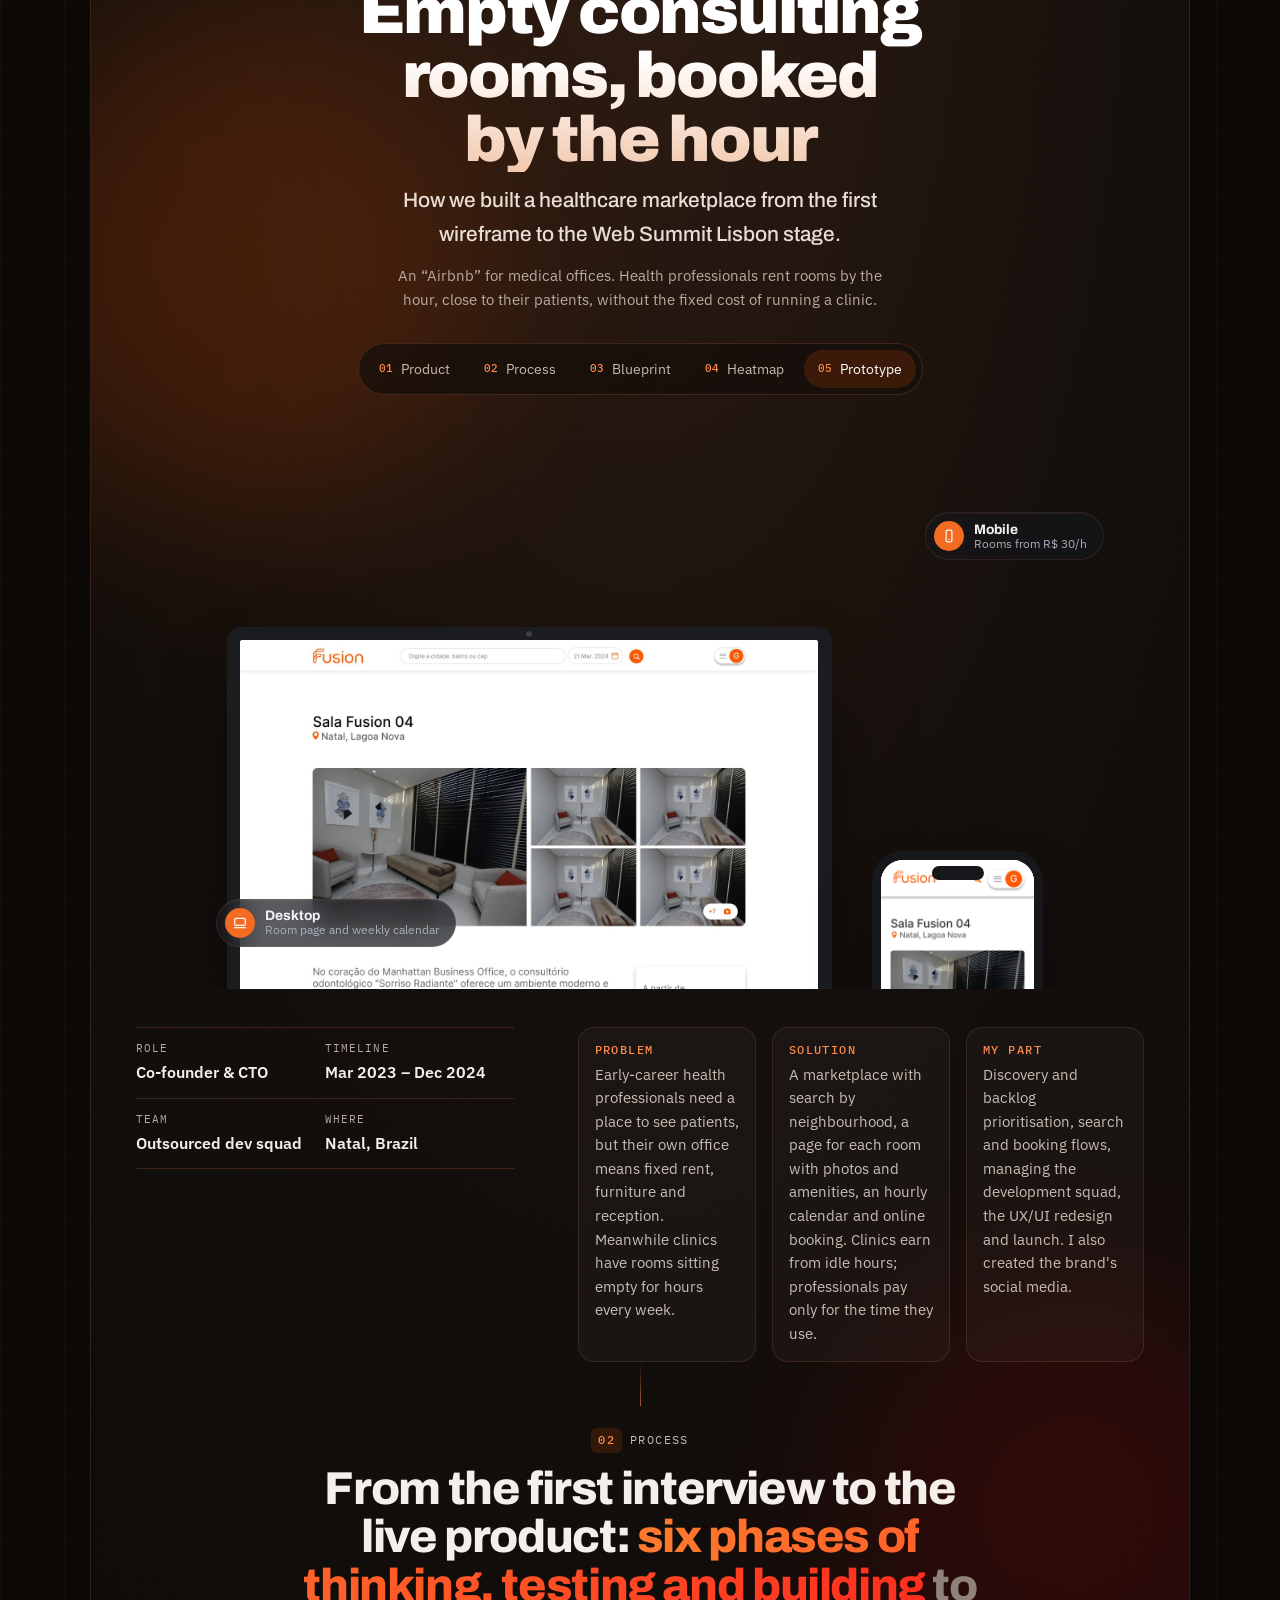
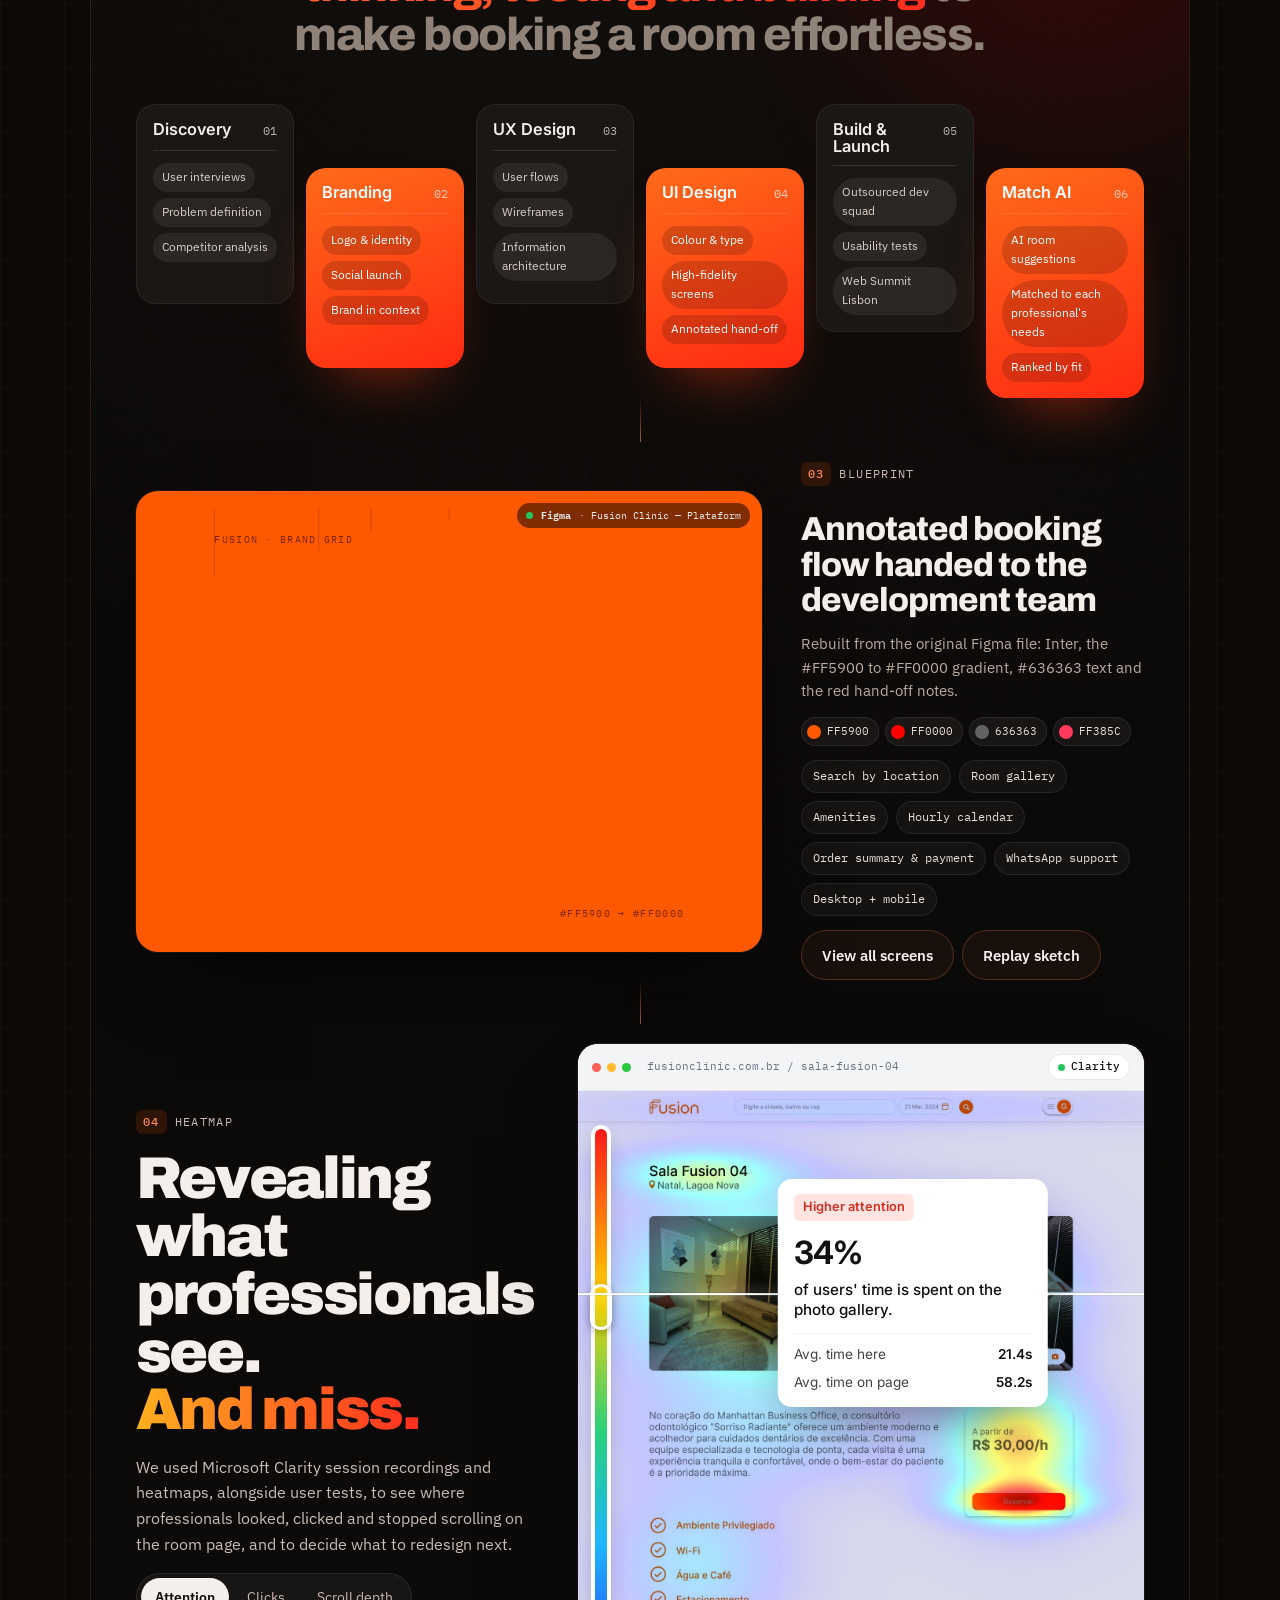
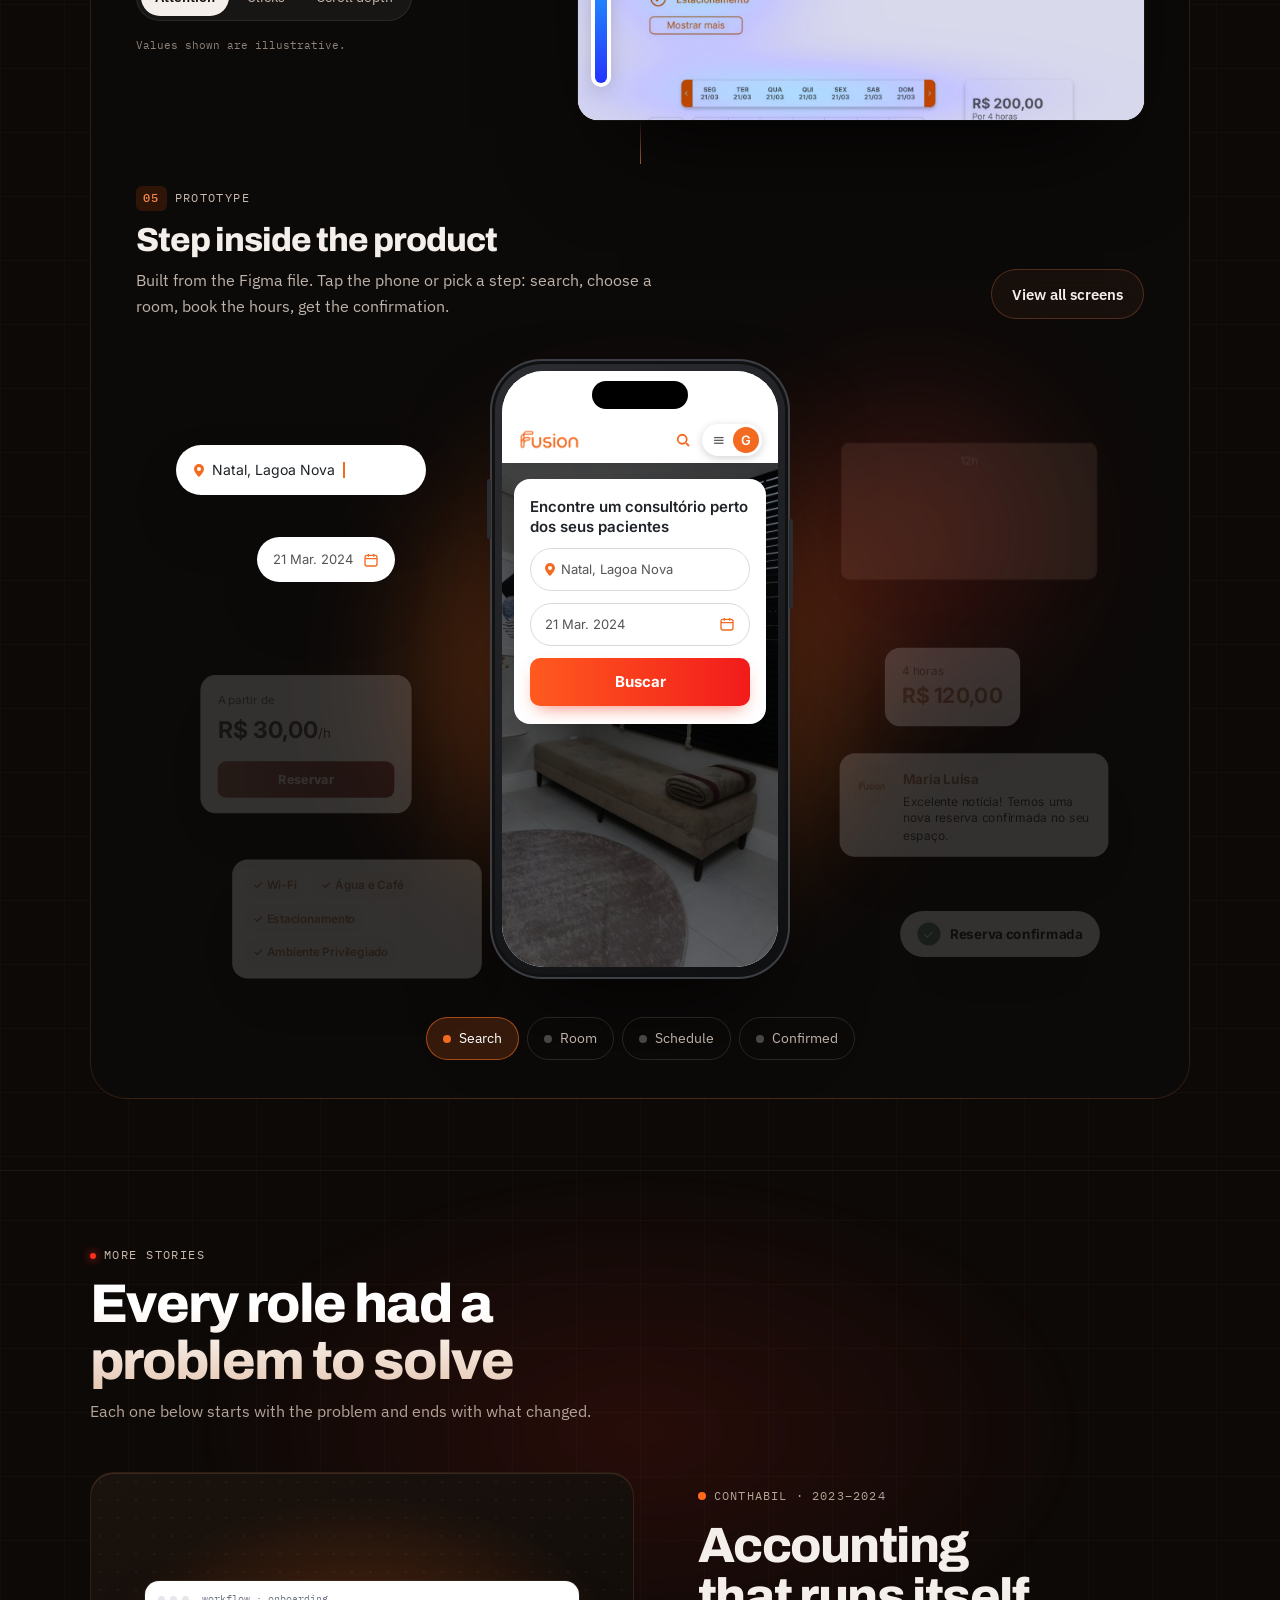
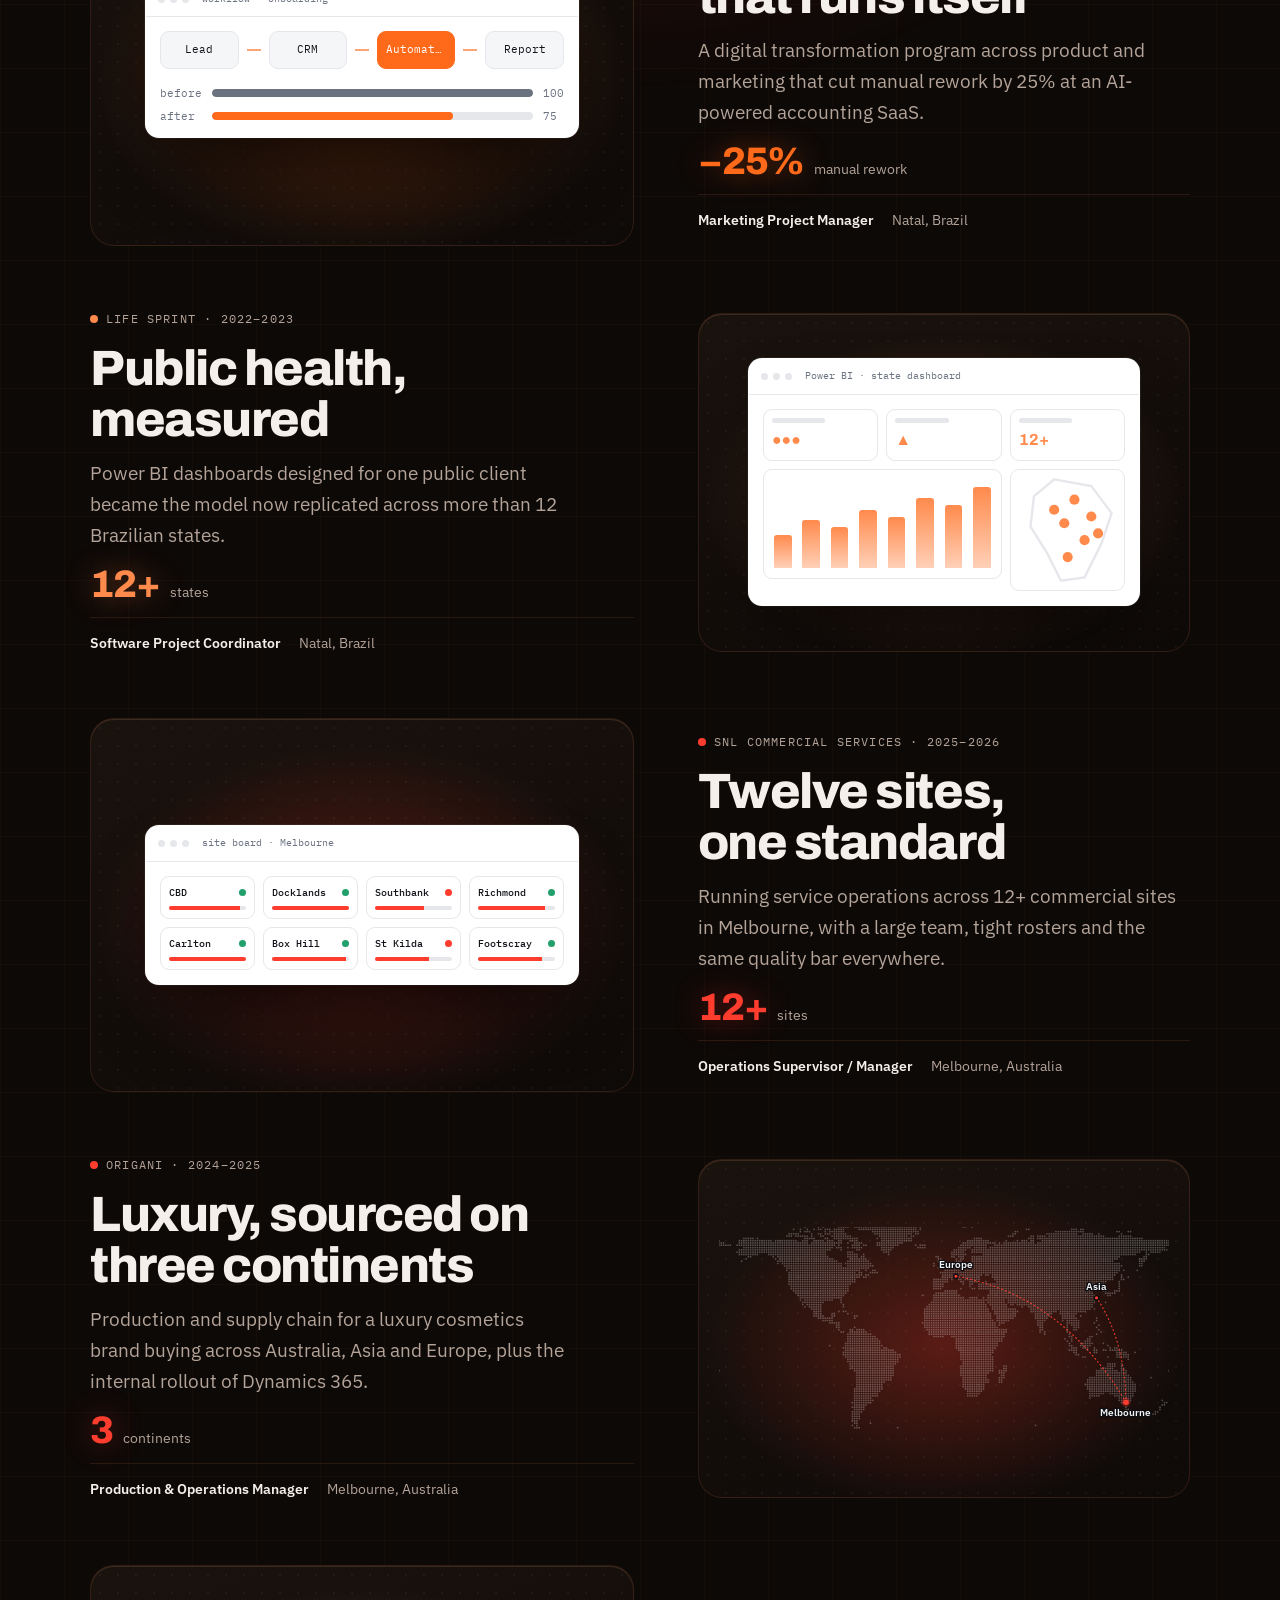
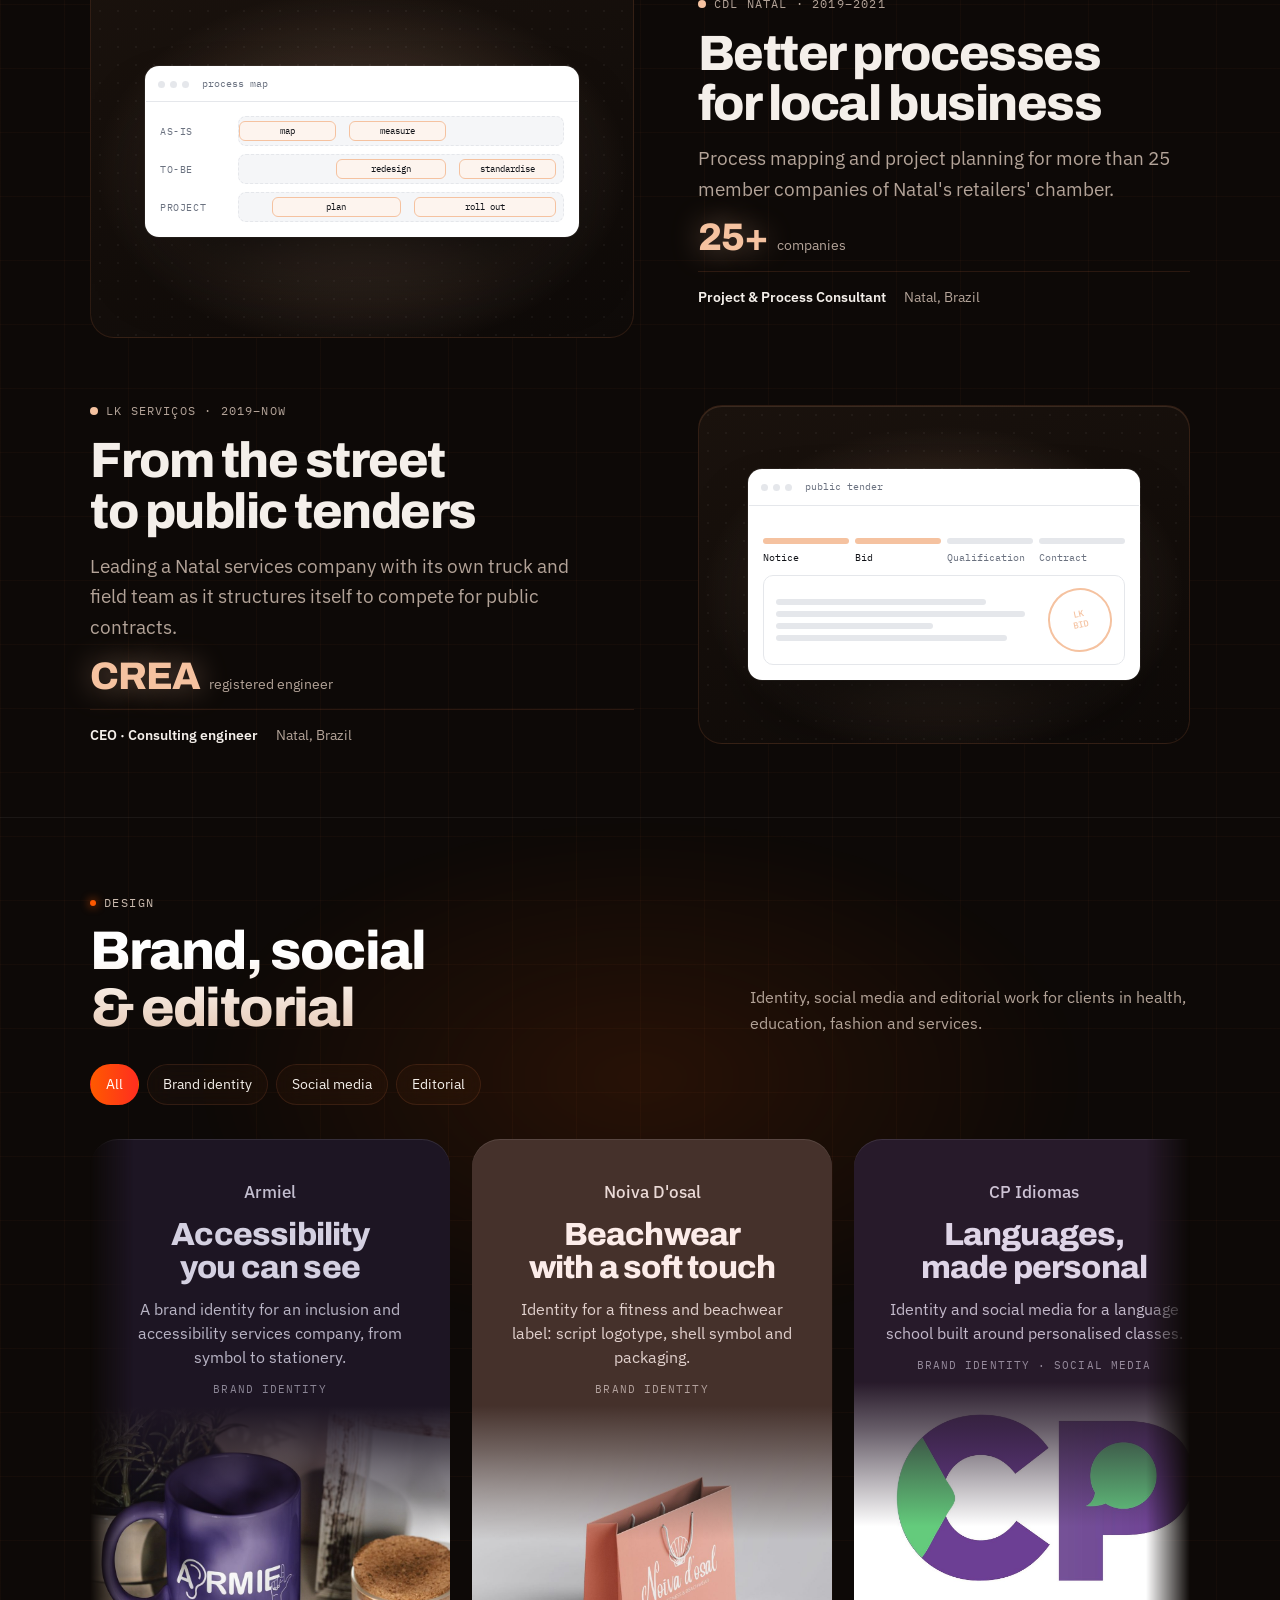
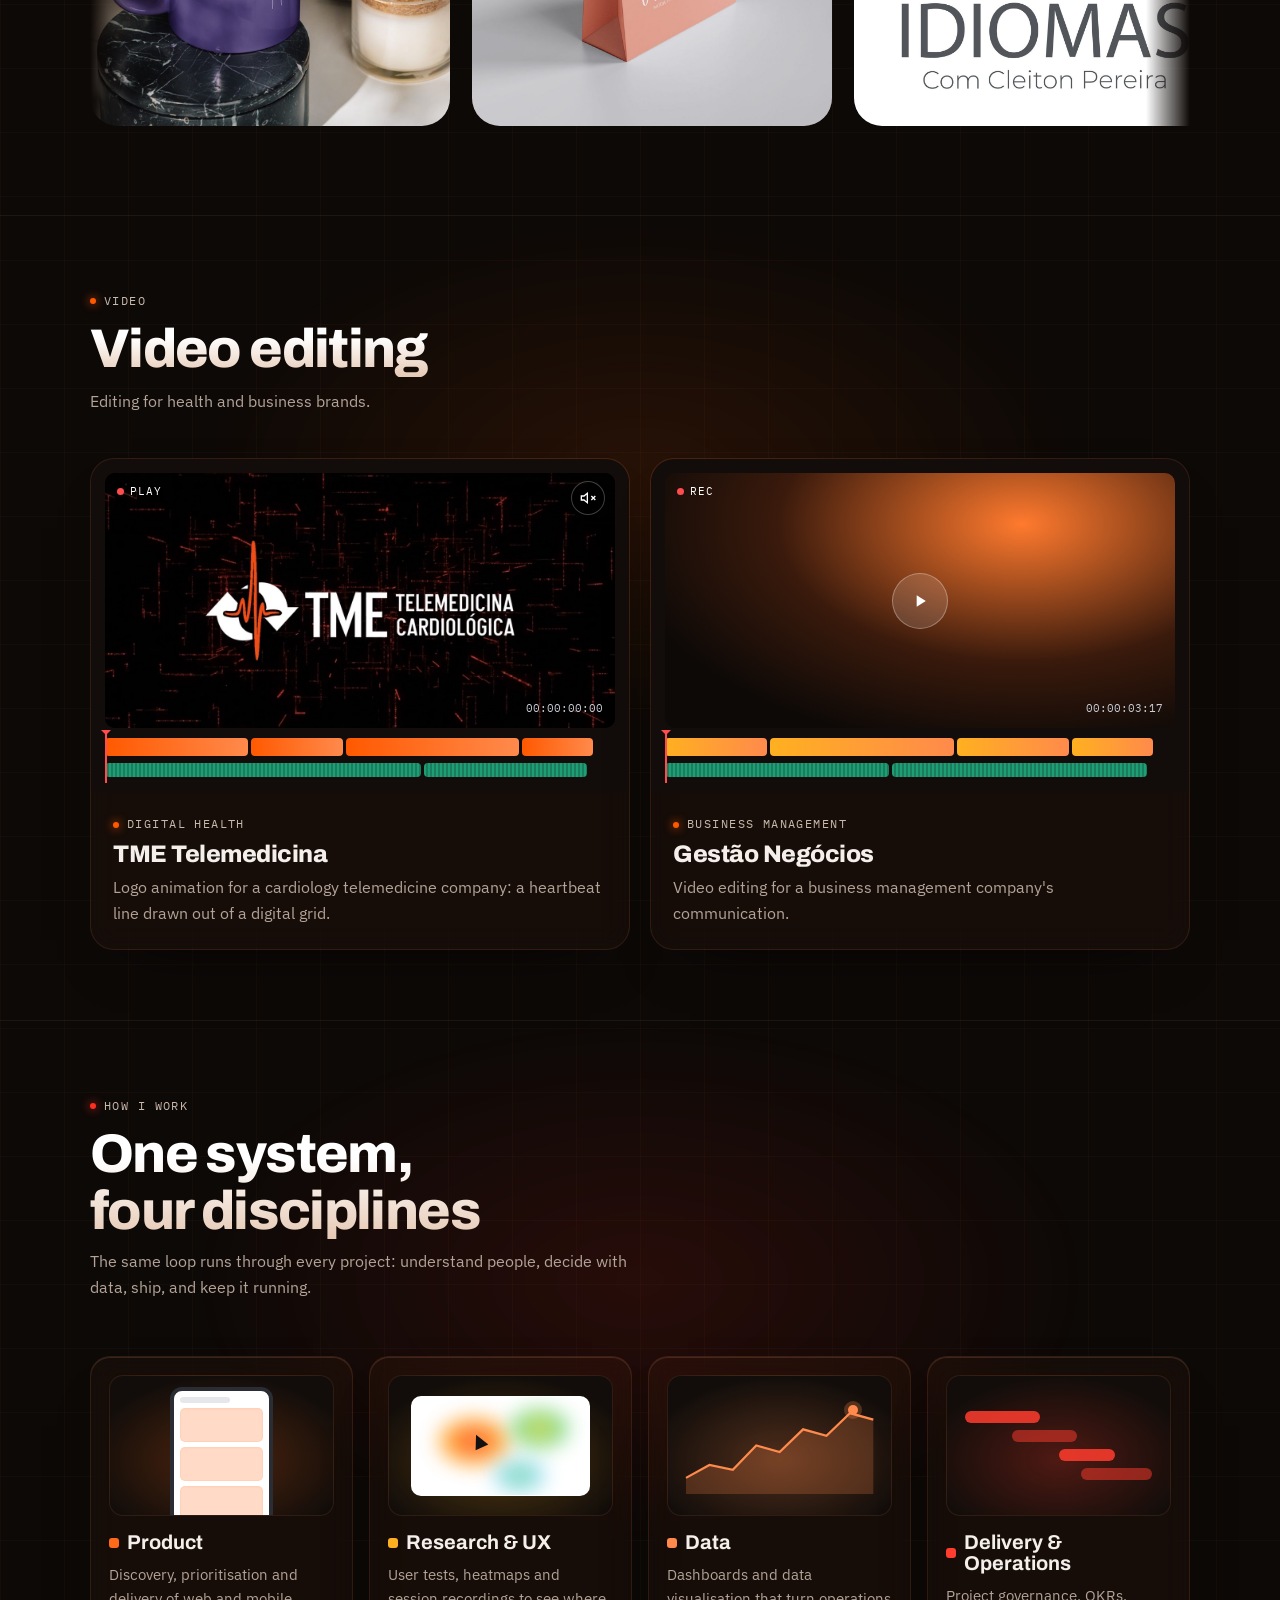
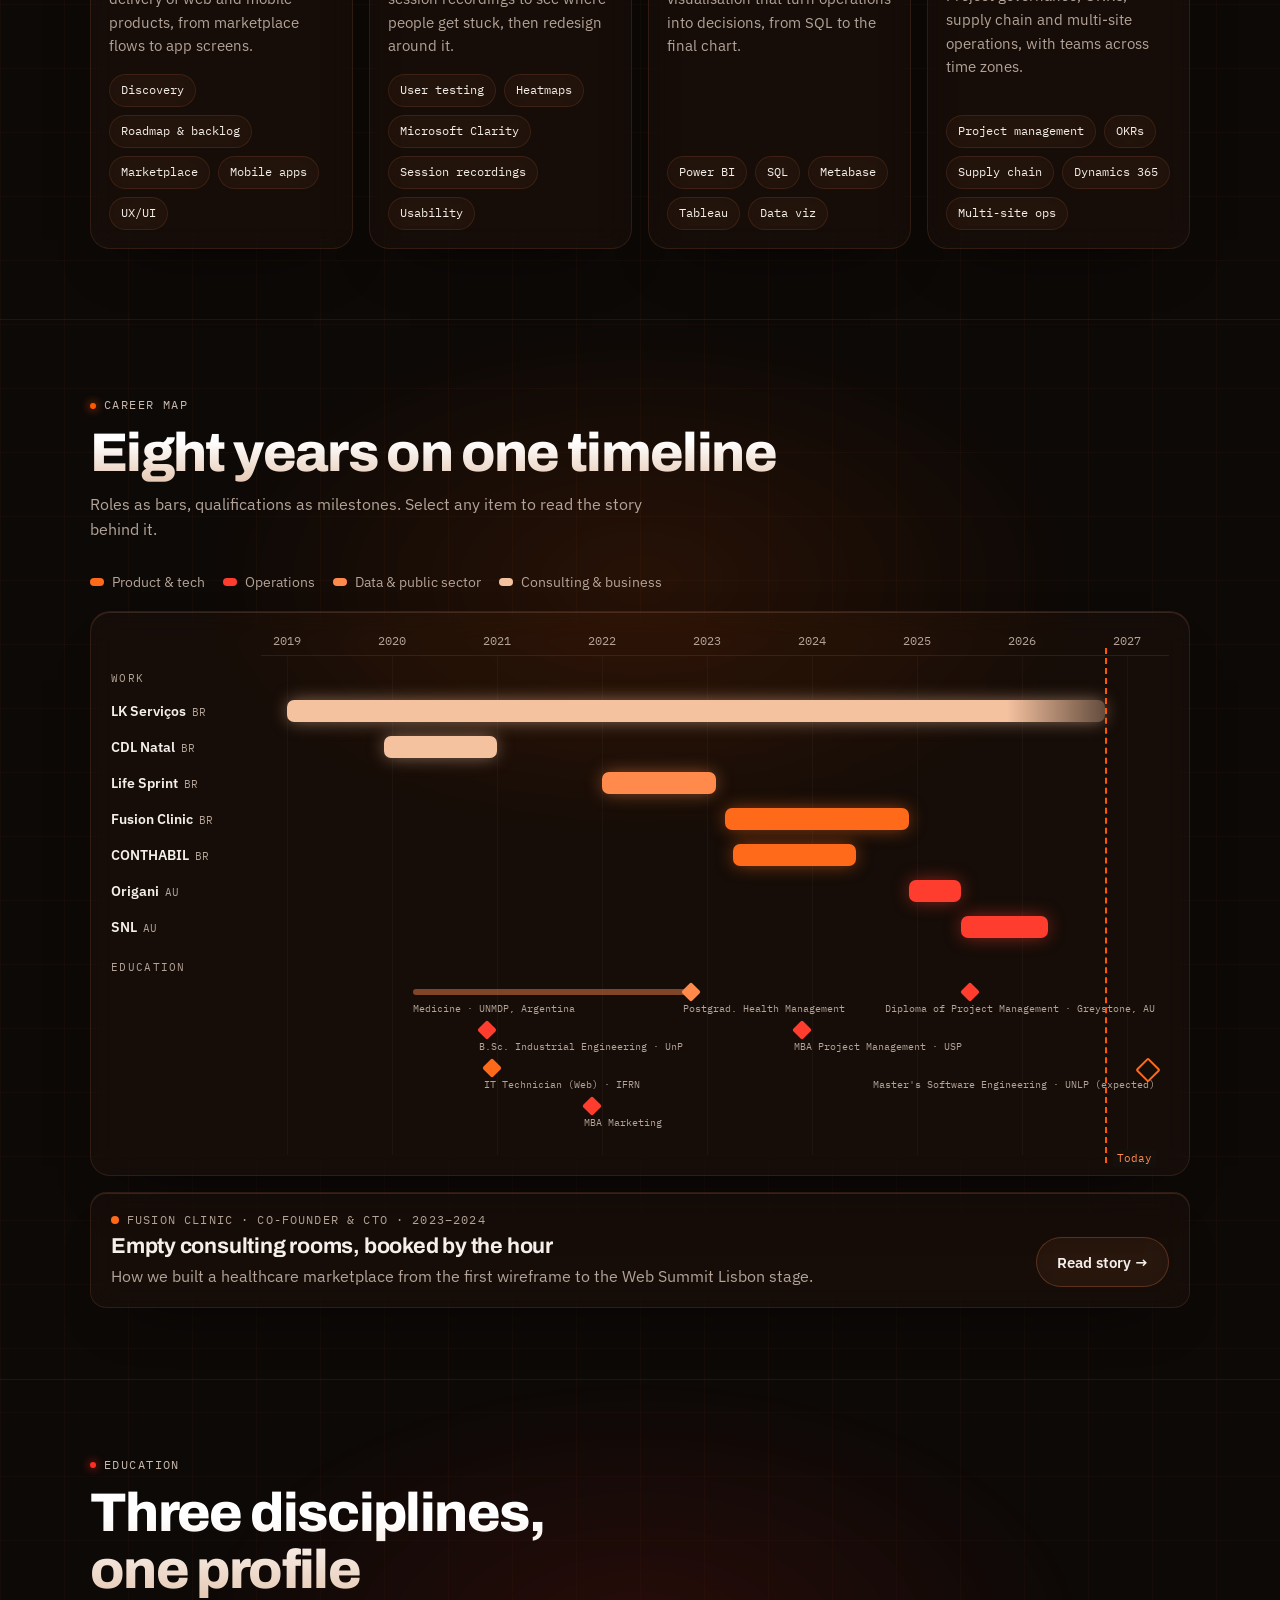
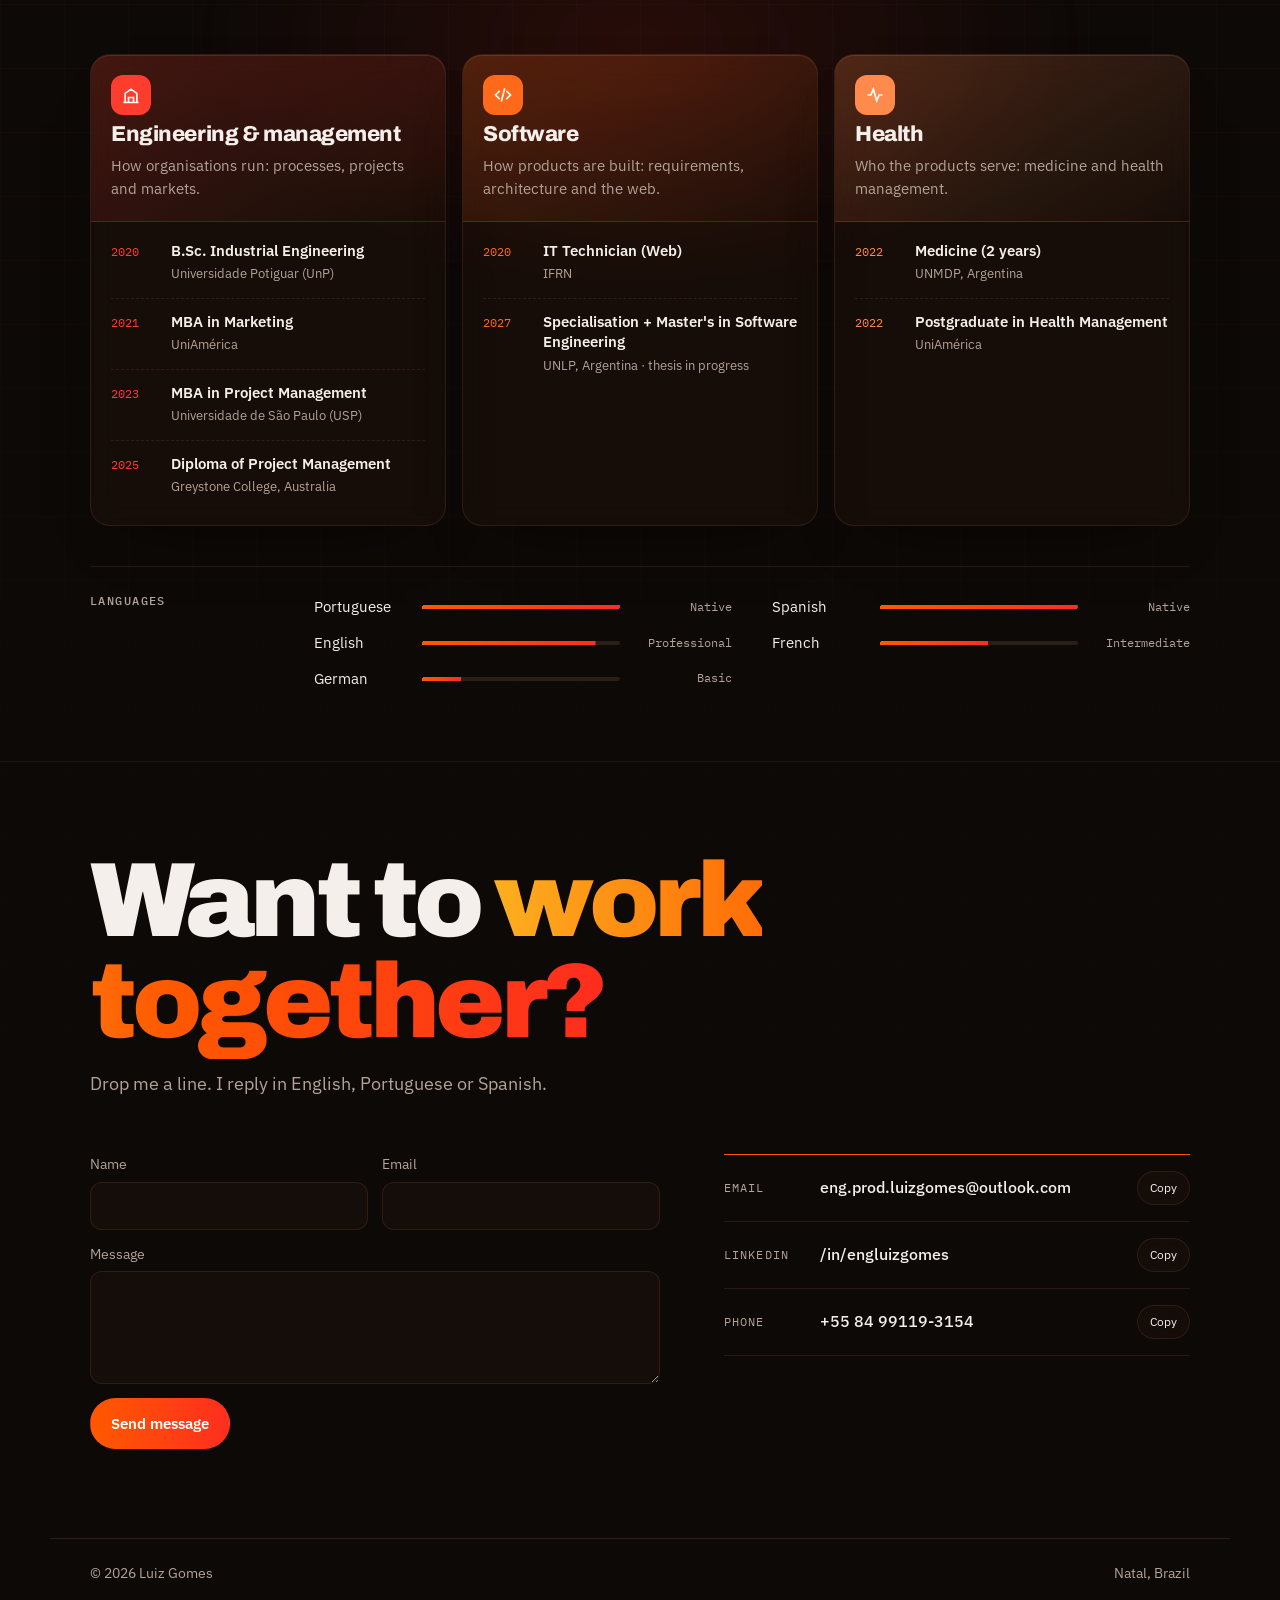
==== commit 9b4992b1: "Hero: zoomed portrait, hero fits any height, floating Let's talk widget, Fusion card with live const" ====
--- a/index.html
+++ b/index.html
@@ -50,20 +50,22 @@
   </figure>
   <div class="h2-inner">
     <p class="h2-tag" data-i18n="h2.tag">I lead projects, products and operations that are simple, measurable and built to last.</p>
-    <a class="h2-card" href="#work" aria-label="Fusion Clinic case study">
-      <span class="h2-shot"><img src="assets/img/fusion-mobile-book.jpg" alt="" loading="eager"></span>
-      <span class="h2-meta"><span><b>✳</b> FUSION CLINIC</span><span data-i18n="h2.case">/ Live case</span></span>
-    </a>
+    <div class="h2-build">
+      <a class="h2-card" href="#work" aria-label="Fusion Clinic case study">
+        <span class="h2-shot"><img src="assets/img/fusion-mobile-book.jpg" alt="" loading="eager"></span>
+        <span class="h2-meta"><span><b>✳</b> FUSION CLINIC</span><span data-i18n="h2.case">/ Live case</span></span>
+      </a>
+      <span class="sel" aria-hidden="true"><i class="hd tl"></i><i class="hd tr"></i><i class="hd bl"></i><i class="hd br"></i><span class="sel-lab">Frame · 320 × 568</span></span>
+      <span class="ruler rx" aria-hidden="true"><b>250</b></span>
+      <span class="ruler ry" aria-hidden="true"><b>318</b></span>
+      <span class="guide gx" aria-hidden="true"></span><span class="guide gy" aria-hidden="true"></span>
+      <span class="h2-cursor" aria-hidden="true"><svg width="22" height="26" viewBox="0 0 22 26"><path d="M1 1v20l5.5-5 3.6 8.4 3.4-1.5-3.6-8.2H17z" fill="#fff" stroke="#111" stroke-width="1.6" stroke-linejoin="round"/></svg><em>Luiz</em></span>
+    </div>
     <div class="h2-name">
       <p class="h2-year">©2026 · <span data-i18n="h2.role">Project, Product &amp; Operations Manager</span></p>
       <h1 class="h2-h"><span class="ln"><span>LUIZ GOMES</span></span></h1>
     </div>
-    <a class="h2-talk" href="#contact">
-      <span class="h2-av"><img src="assets/img/luiz-orange.webp" alt=""></span>
-      <span class="h2-tt"><small data-i18n="h2.talk">Let's talk</small><b>Luiz Gomes</b><em data-i18n="h2.where">Natal, Brazil · open to remote</em></span>
-      <span class="h2-arrow" aria-hidden="true">↗</span>
-      <span class="h2-star" aria-hidden="true">✳</span>
-    </a>
+    
   </div>
 </header>
 
@@ -438,6 +440,13 @@
 <footer class="site-foot wrap"><span>© 2026 Luiz Gomes</span><span data-i18n="foot">Natal, Brazil</span></footer>
 </div>
 
+<a class="h2-talk" id="talk" href="#contact">
+      <span class="h2-av"><img src="assets/img/luiz-orange.webp" alt=""></span>
+      <span class="h2-tt"><small data-i18n="h2.talk">Let's talk</small><b>Luiz Gomes</b><em data-i18n="h2.where">Natal, Brazil · open to remote</em></span>
+      <span class="h2-arrow" aria-hidden="true">↗</span>
+      <span class="h2-star" aria-hidden="true">✳</span>
+    </a>
+
 <dialog class="lb" id="lb" aria-label="Image viewer">
   <div class="lb-in">
     <div class="lb-img"><img id="lbImg" alt=""></div>
--- a/css/style.css
+++ b/css/style.css
@@ -1347,3 +1347,57 @@
 .h2-inner{grid-template-rows:auto minmax(0,1fr) auto;padding-bottom:clamp(28px,4vh,56px)}
 .h2-av{width:72px;height:72px}
 @media (max-height:760px) and (min-width:901px){.h2-h{font-size:clamp(3rem,7.4vw,7rem)}.h2-tag{margin-top:clamp(70px,12vh,140px)}}
+
+/* =========================================================
+   v12 — hero fits any height; floating talk widget; card being built
+   ========================================================= */
+.hero2{height:auto;min-height:100vh;max-height:none}
+.h2-inner{min-height:100vh;height:auto;grid-template-rows:auto minmax(40px,1fr) auto;padding-bottom:clamp(36px,6vh,72px)}
+.h2-name{grid-column:1/-1}
+.h2-photo{width:min(46vw,640px,66vh)}
+@media (max-height:760px) and (min-width:901px){.h2-photo{width:min(40vw,560px,74vh)}}
+
+/* floating widget */
+.h2-talk{position:fixed;z-index:60;right:clamp(12px,2.2vw,32px);bottom:calc(env(safe-area-inset-bottom,0px) + clamp(12px,2.4vw,28px));
+  width:min(360px,calc(100vw - 24px));margin:0;transition:transform .6s cubic-bezier(.2,.8,.2,1),width .5s cubic-bezier(.2,.8,.2,1),opacity .4s,box-shadow .4s;
+  border:1px solid rgba(255,140,80,.18);animation:float 5s ease-in-out infinite}
+@keyframes float{50%{translate:0 -6px}}
+.h2-talk.is-mini{width:260px;padding:6px 8px 6px 6px;gap:10px}
+.h2-talk.is-mini .h2-av{width:44px;height:44px}
+.h2-talk.is-mini .h2-tt b{margin-top:0;font-size:.95rem}
+.h2-talk.is-mini .h2-tt em,.h2-talk.is-mini .h2-star{display:none}
+.h2-talk.is-mini .h2-arrow{width:34px;height:34px;align-self:center;background:linear-gradient(90deg,#FF5900,#FF2E1F);color:#fff}
+.h2-talk.hide{opacity:0;pointer-events:none;transform:translateY(30px)}
+@media (max-width:900px){.h2-talk{width:auto;left:12px;right:12px}.h2-talk.is-mini{left:auto;width:230px}}
+@media (prefers-reduced-motion:reduce){.h2-talk{animation:none}}
+
+/* Fusion card under construction */
+.h2-build{grid-column:2;grid-row:1;justify-self:end;align-self:start;position:relative;margin-top:clamp(120px,22vh,250px);margin-right:clamp(10px,2vw,30px)}
+.h2-build .h2-card{margin:0;transform:none;display:block;width:clamp(190px,16vw,240px);position:relative;z-index:2}
+.h2-build .h2-card:hover{transform:translateY(-4px)}
+.sel{position:absolute;inset:-8px;z-index:3;border:1.5px solid #fff;pointer-events:none}
+.sel .hd{position:absolute;width:9px;height:9px;background:#fff;border:1.5px solid #FF5900}
+.sel .tl{left:-5px;top:-5px}.sel .tr{right:-5px;top:-5px}.sel .bl{left:-5px;bottom:-5px}.sel .br{right:-5px;bottom:-5px}
+.sel-lab{position:absolute;left:-1px;top:-28px;font-family:var(--mono);font-size:.66rem;color:#fff;background:#FF5900;padding:3px 7px;white-space:nowrap}
+.ruler{position:absolute;z-index:1;color:#fff;font-family:var(--mono);font-size:.62rem;pointer-events:none}
+.ruler.rx{left:-8px;right:-8px;bottom:-34px;height:10px;border-left:1px solid rgba(255,255,255,.8);border-right:1px solid rgba(255,255,255,.8)}
+.ruler.rx::before{content:"";position:absolute;left:0;right:0;top:50%;border-top:1px dashed rgba(255,255,255,.8)}
+.ruler.rx b{position:absolute;left:50%;top:-2px;transform:translateX(-50%);background:#E85A2C;padding:0 6px;font-weight:500}
+.ruler.ry{top:-8px;bottom:-8px;left:-34px;width:10px;border-top:1px solid rgba(255,255,255,.8);border-bottom:1px solid rgba(255,255,255,.8)}
+.ruler.ry::before{content:"";position:absolute;top:0;bottom:0;left:50%;border-left:1px dashed rgba(255,255,255,.8)}
+.ruler.ry b{position:absolute;top:50%;left:50%;transform:translate(-50%,-50%) rotate(-90deg);background:#E85A2C;padding:0 6px;font-weight:500}
+.guide{position:absolute;z-index:1;background:#FF2E9A;opacity:0;pointer-events:none}
+.guide.gx{left:-60vw;right:-20vw;top:-8px;height:1px}
+.guide.gy{top:-40vh;bottom:-20vh;left:-8px;width:1px}
+.h2-cursor{position:absolute;left:50%;top:0;z-index:4;pointer-events:none;display:flex;align-items:flex-start;gap:2px}
+.h2-cursor em{font-style:normal;font-family:var(--body);font-size:.7rem;font-weight:600;color:#fff;background:#111;padding:2px 7px;border-radius:4px;margin-top:20px}
+@media (max-width:900px){.h2-build{display:none}}
+/* zoomed portrait: head and shoulders fill the poster, chest cropped by the hero edge */
+@media (min-width:901px){
+  .h2-photo{top:clamp(70px,9vh,110px);bottom:auto;width:min(60vw,980px,118vh);transform:translateX(-48%)}
+  .h2-photo img{-webkit-mask-image:linear-gradient(to bottom,#000 55%,transparent 82%);mask-image:linear-gradient(to bottom,#000 55%,transparent 82%)}
+}
+@media (max-width:900px){.h2-photo{width:min(118vw,560px);margin:0 auto -22%;max-height:none}.h2-photo img{-webkit-mask-image:linear-gradient(to bottom,#000 60%,transparent 92%);mask-image:linear-gradient(to bottom,#000 60%,transparent 92%)}.hero2{overflow:hidden}}
+.h2-talk{opacity:0;transform:translateY(40px)}
+.h2-talk.in{opacity:1;transform:none}
+.h2-talk.in.hide{opacity:0;transform:translateY(30px)}
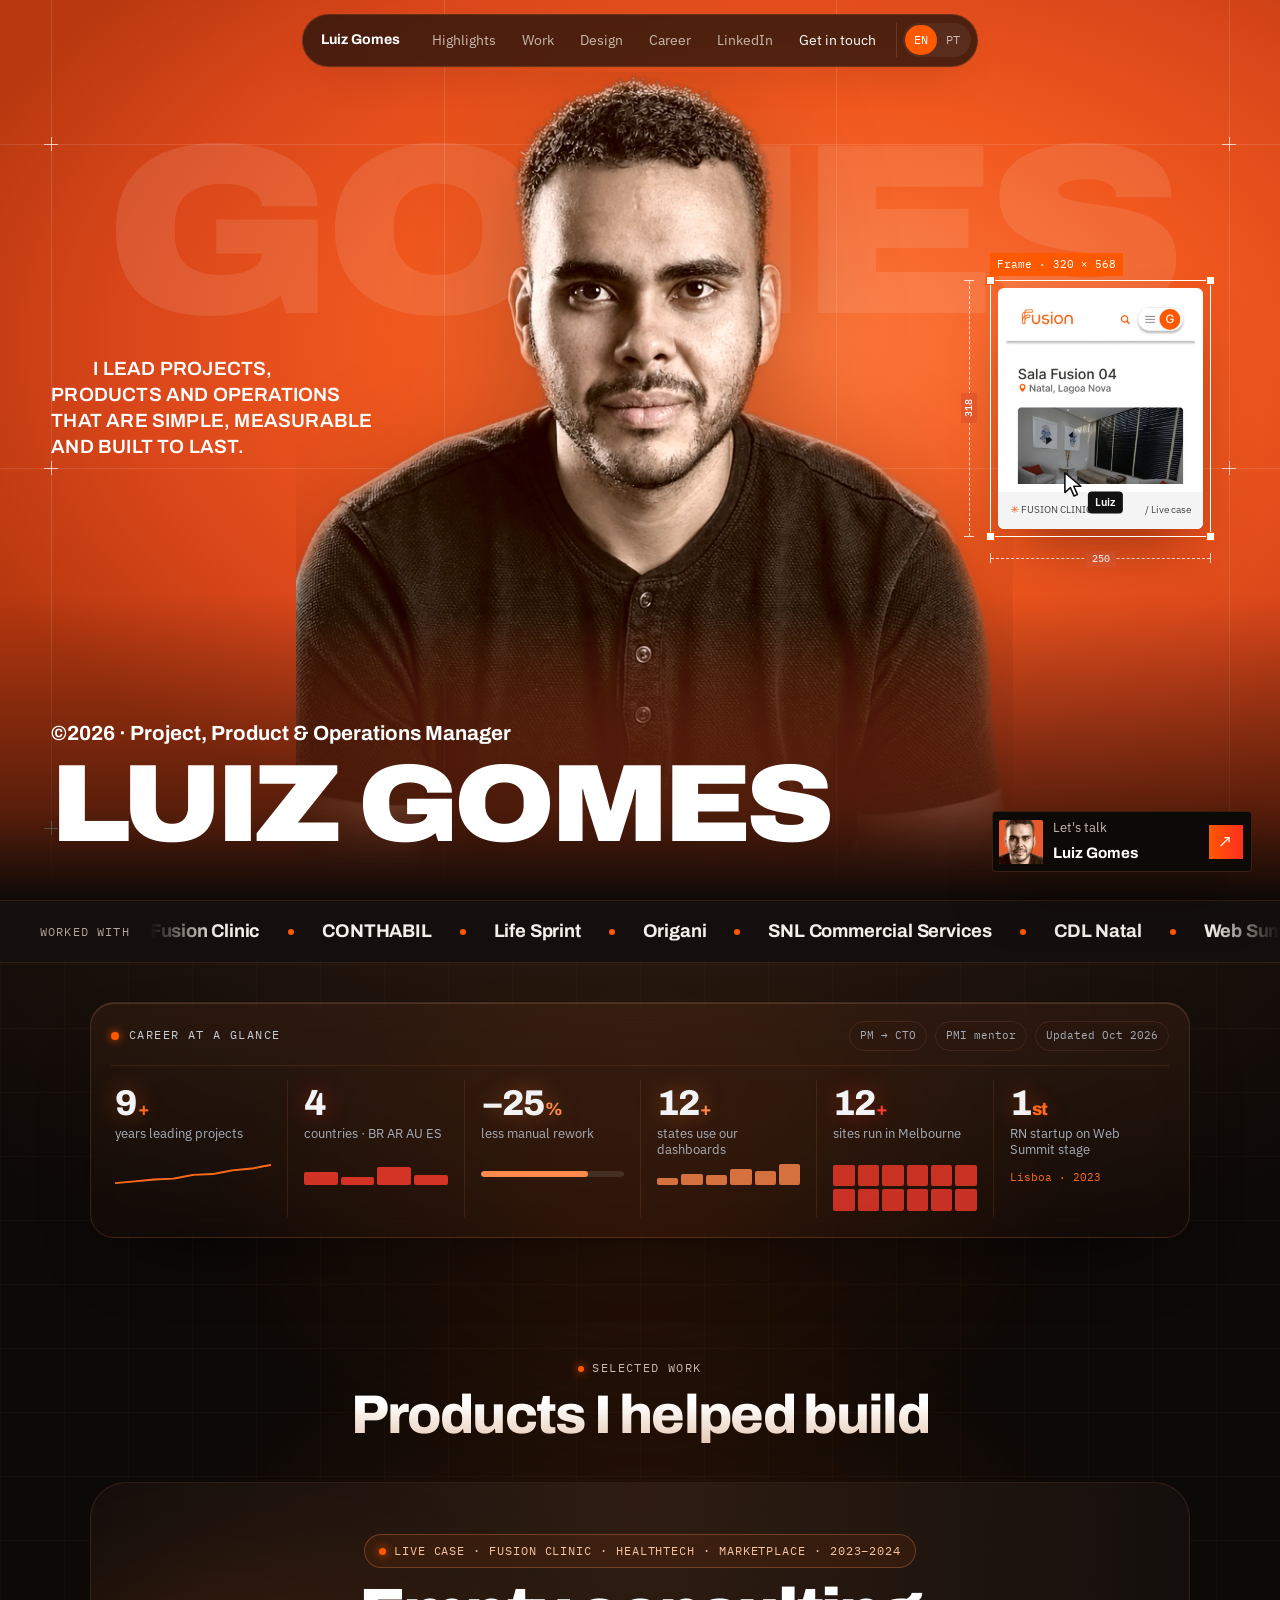
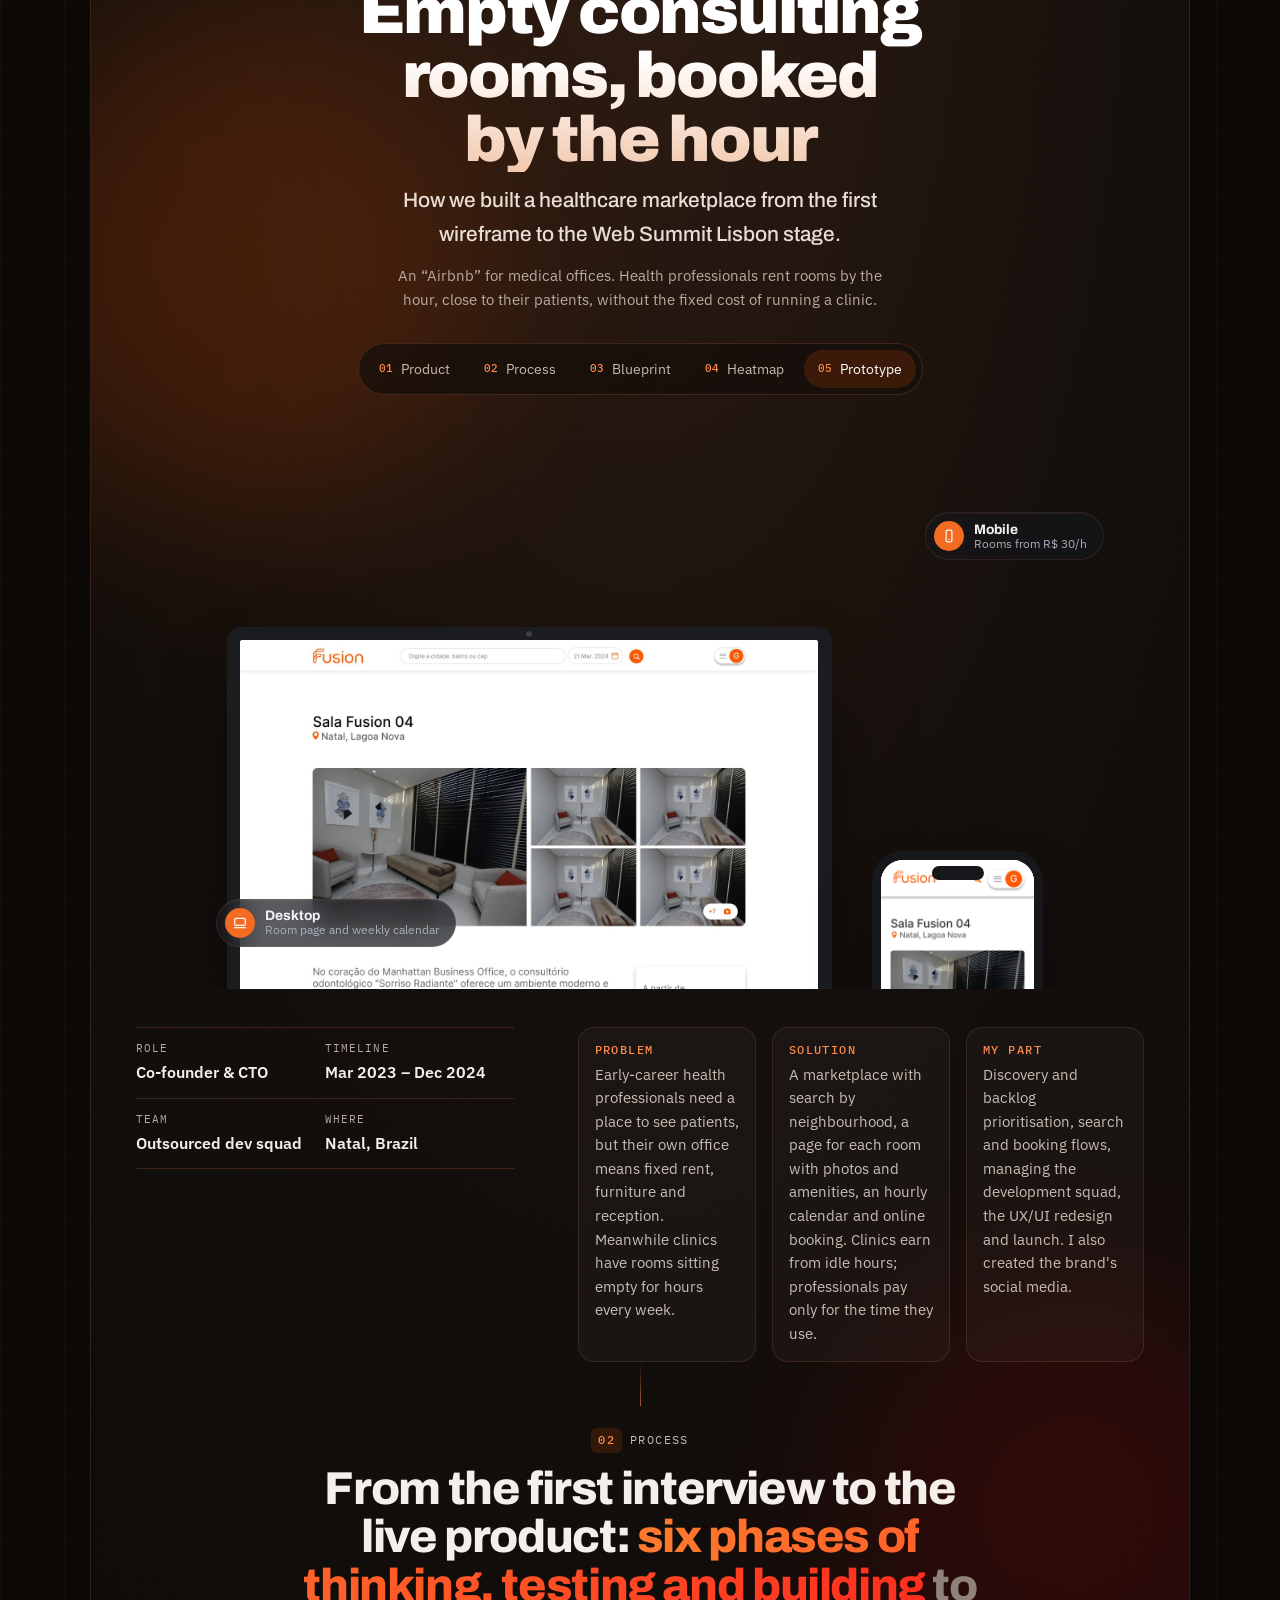
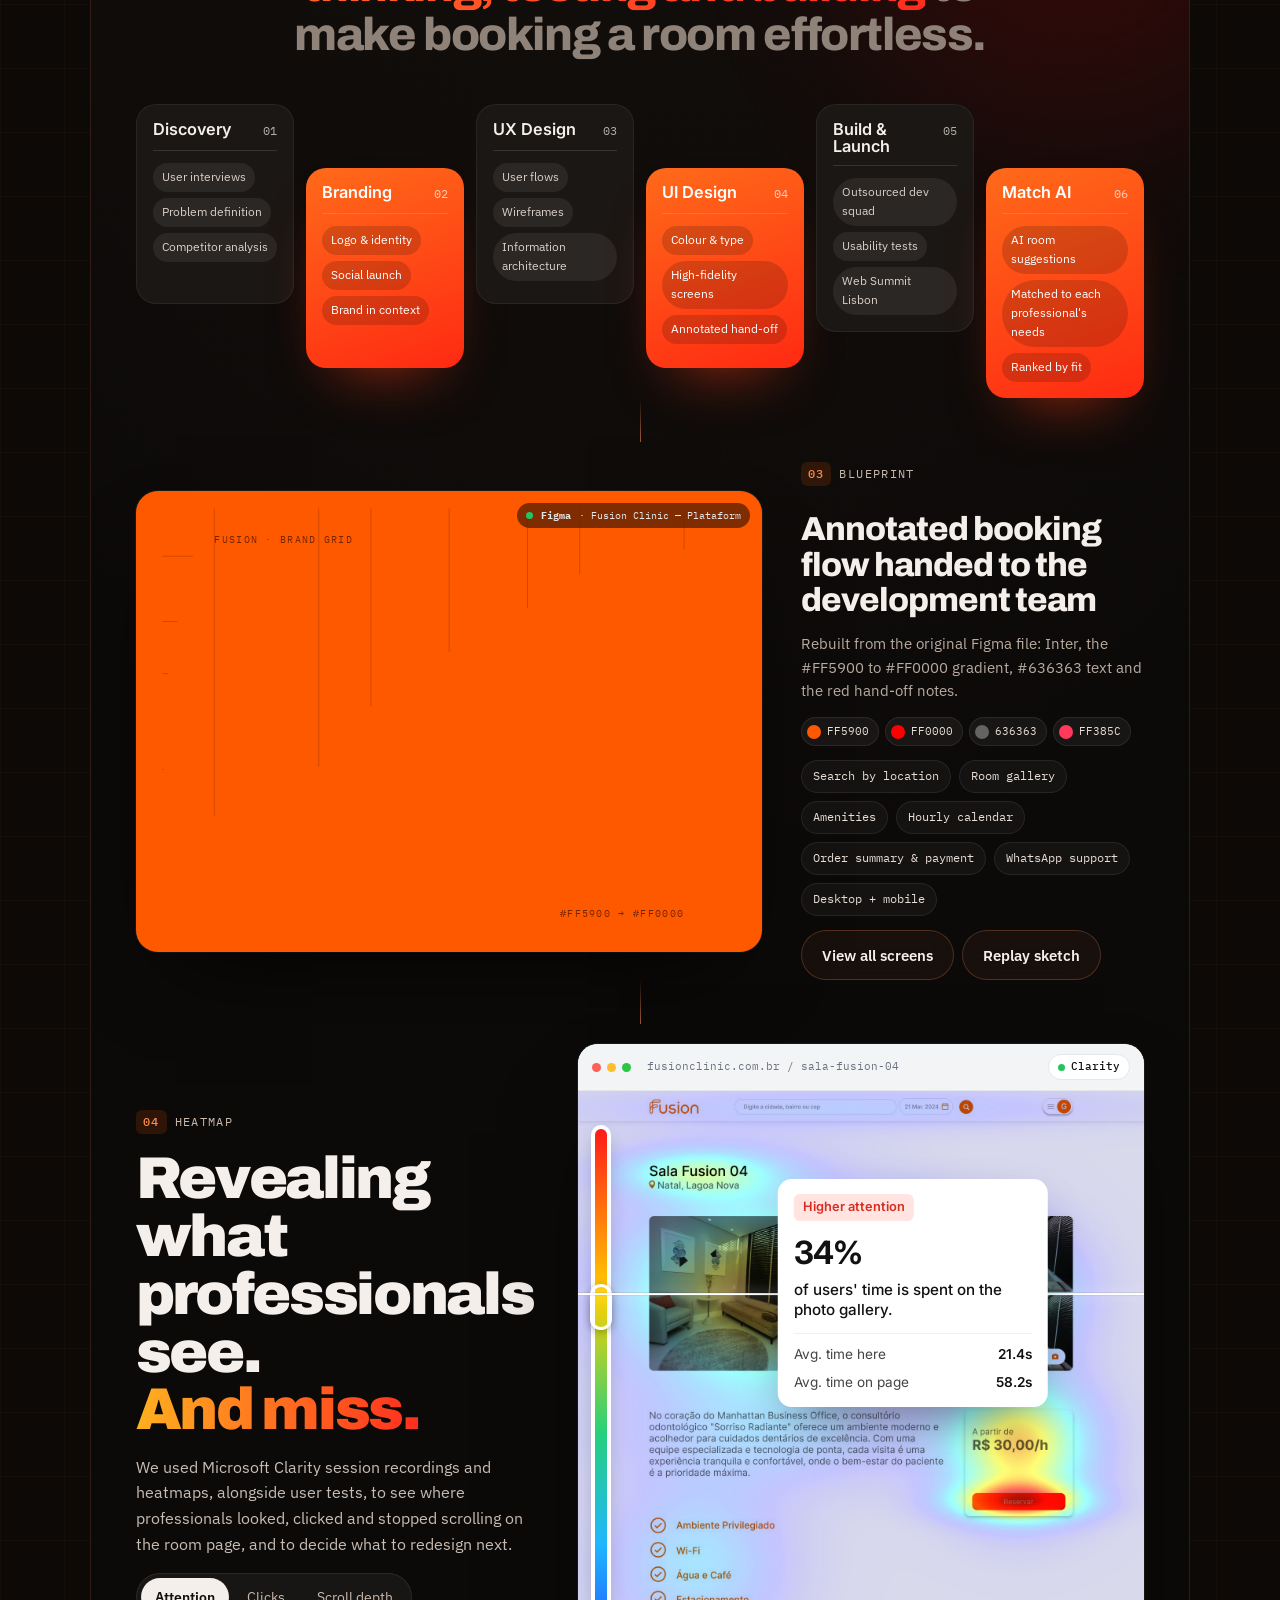
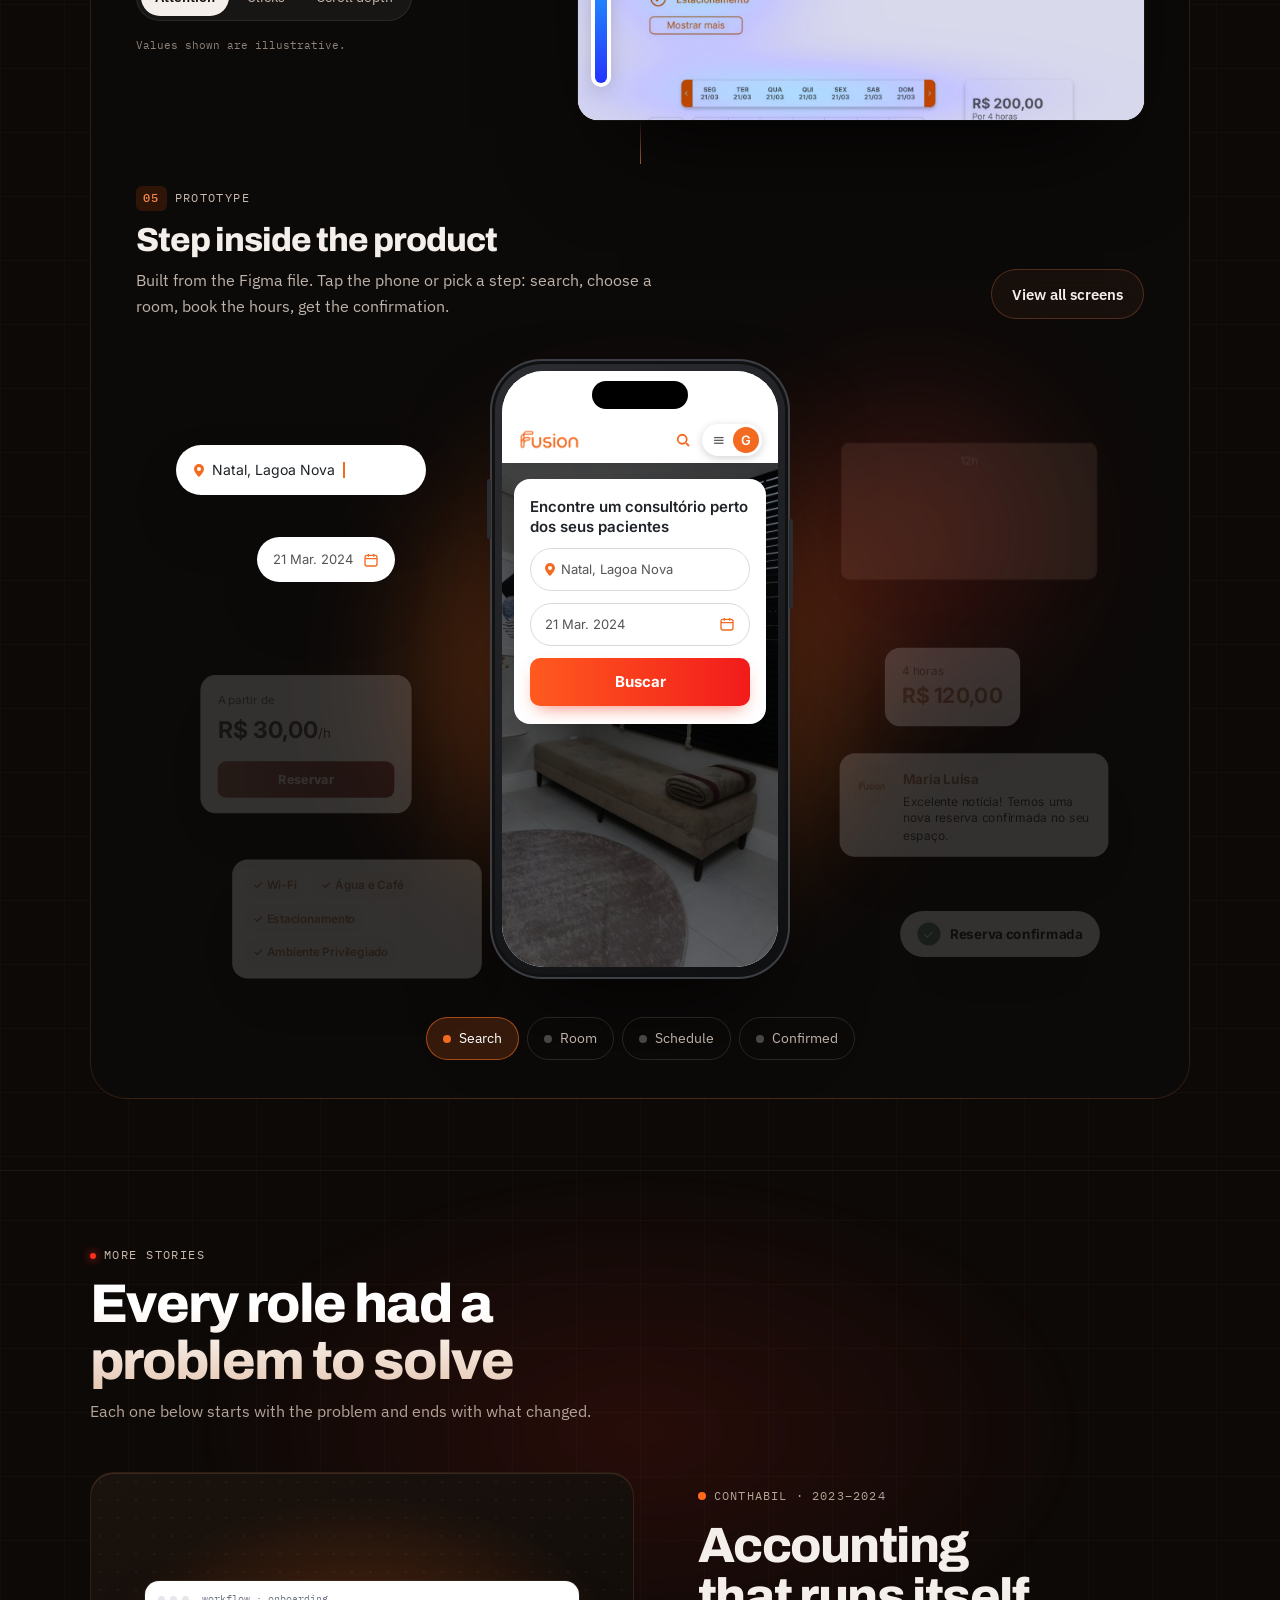
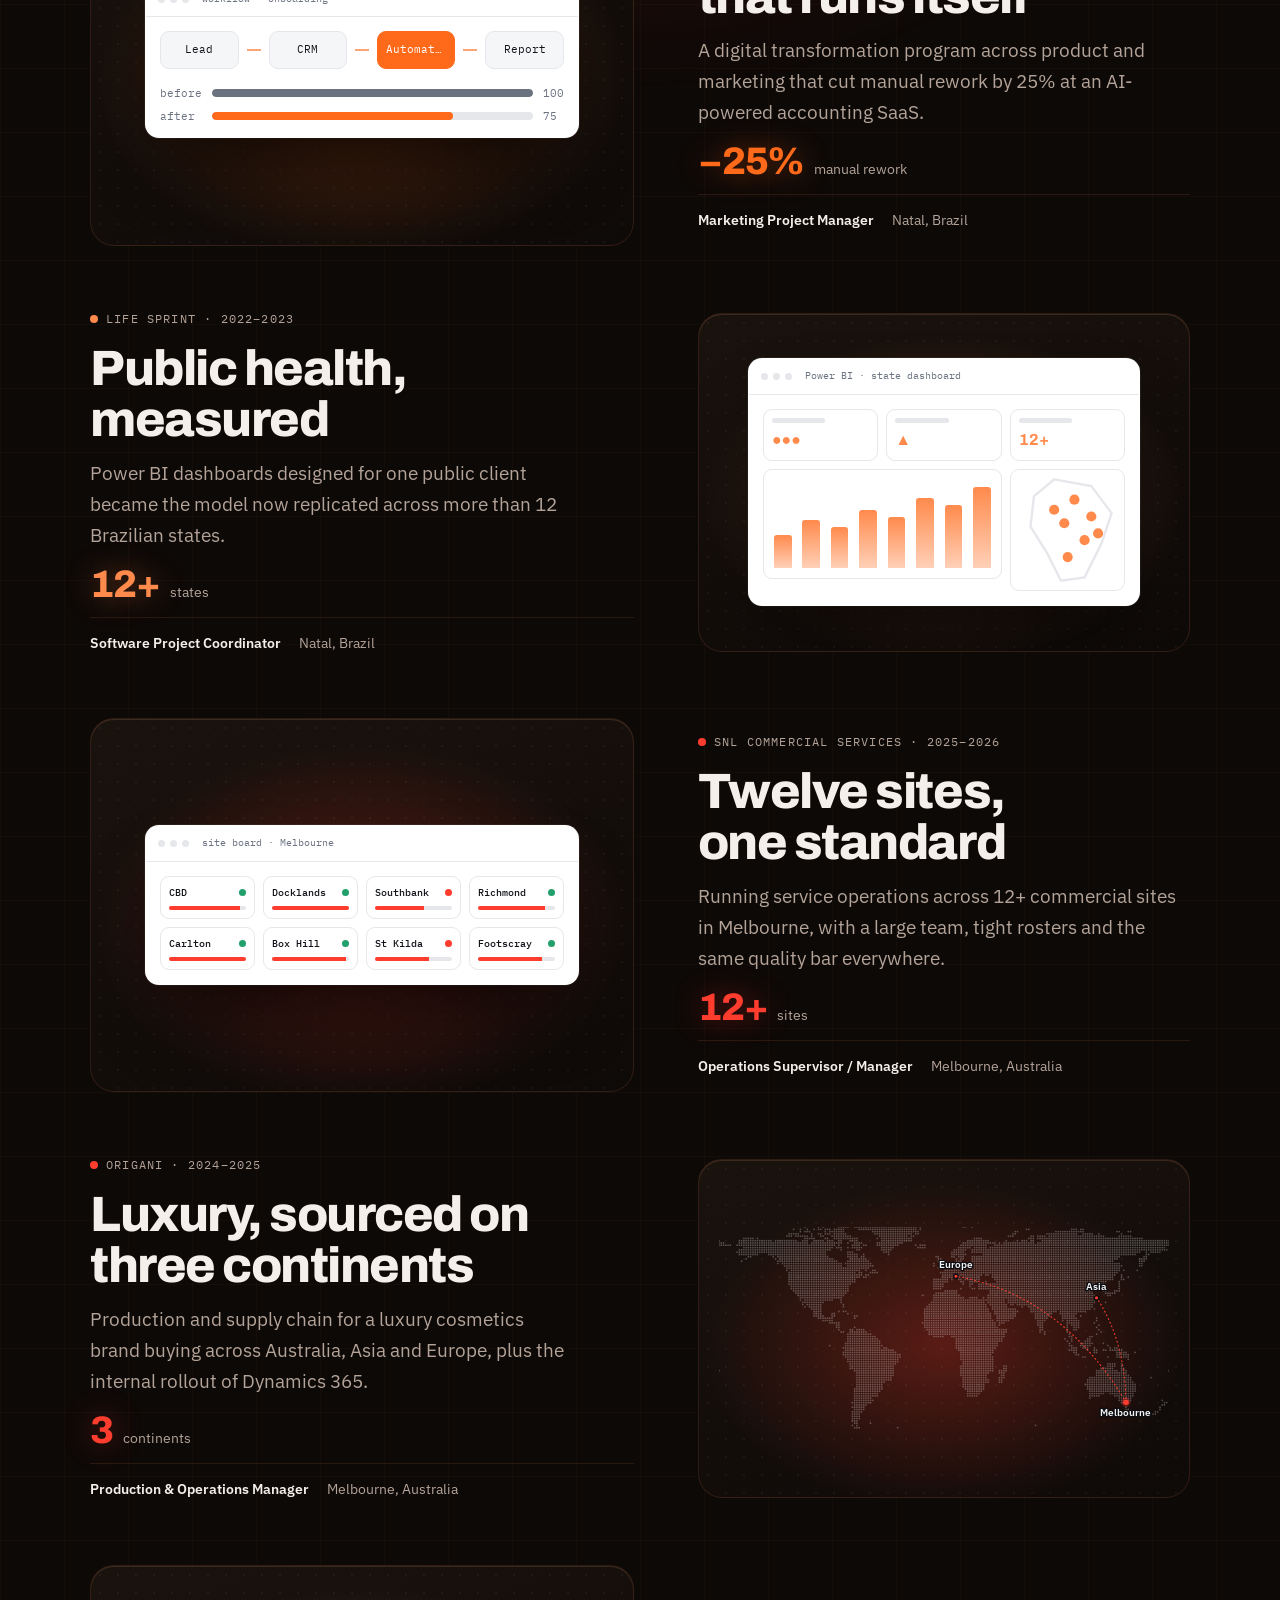
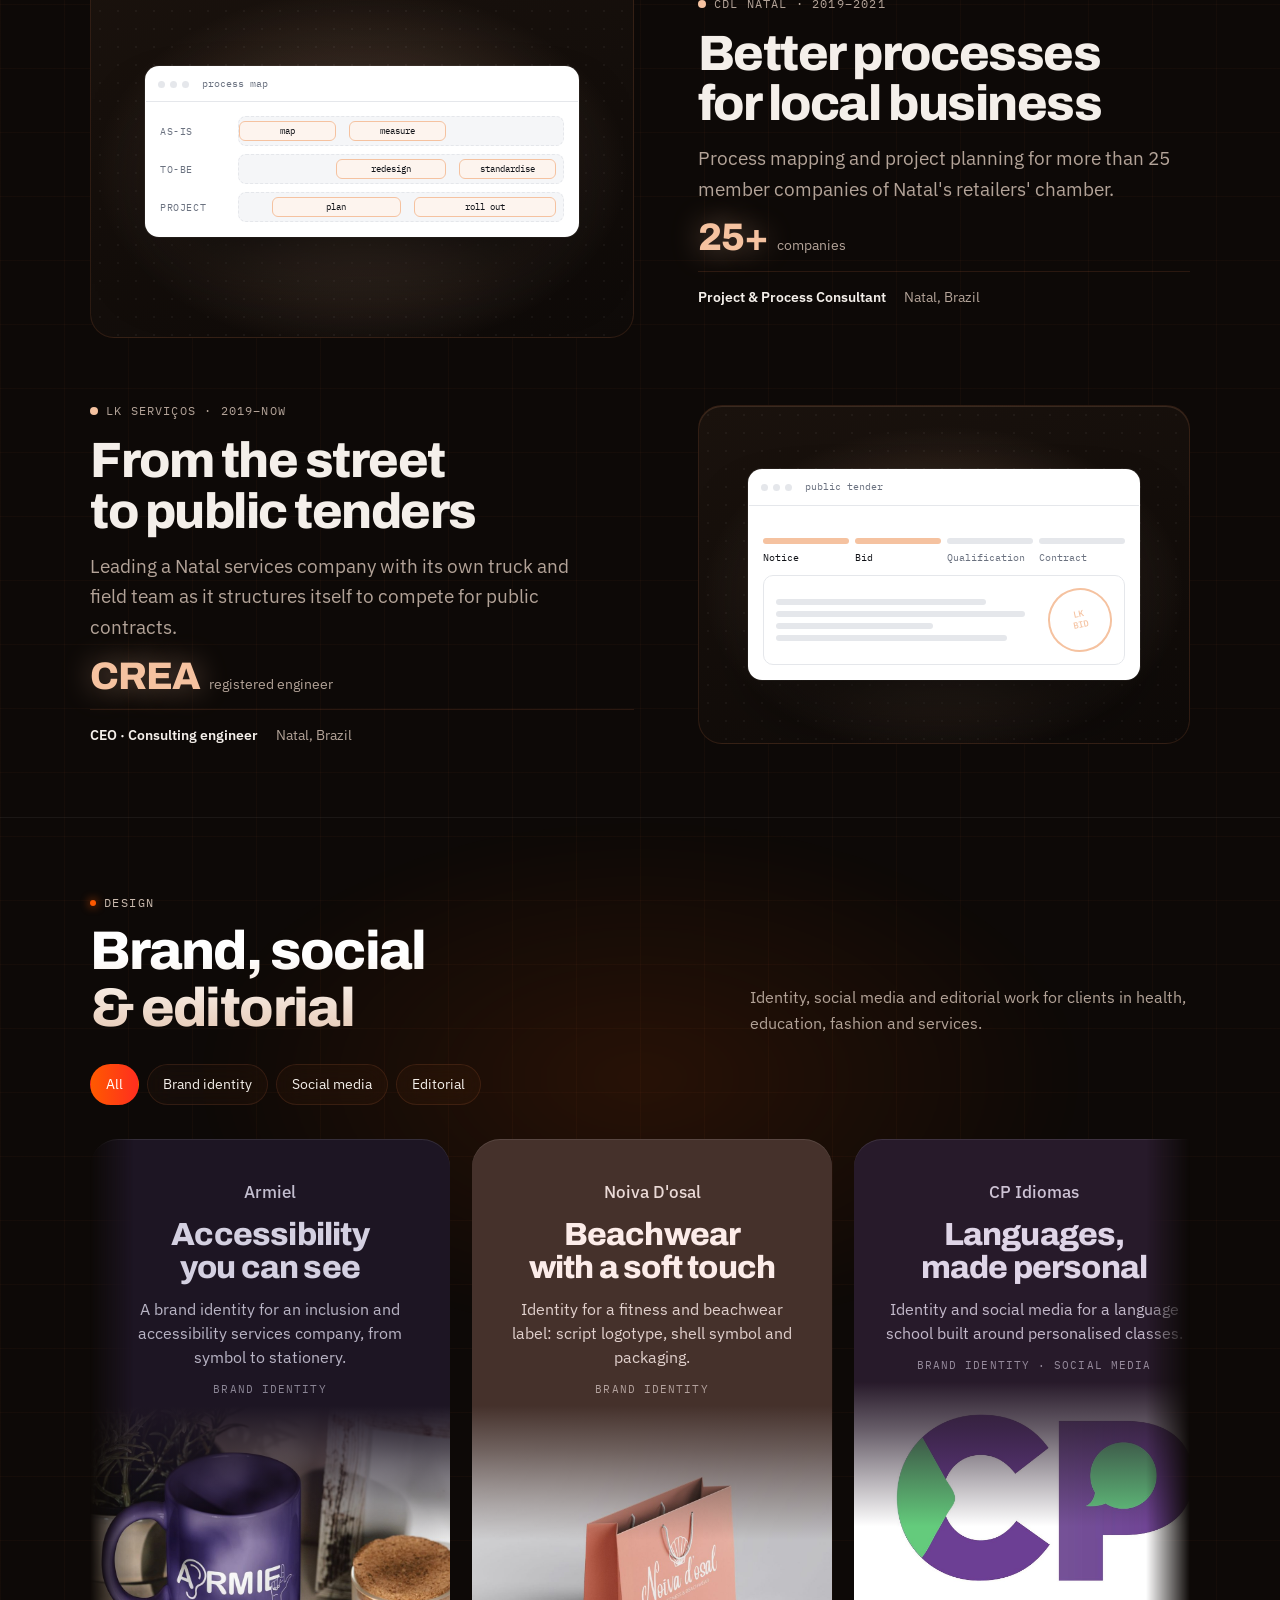
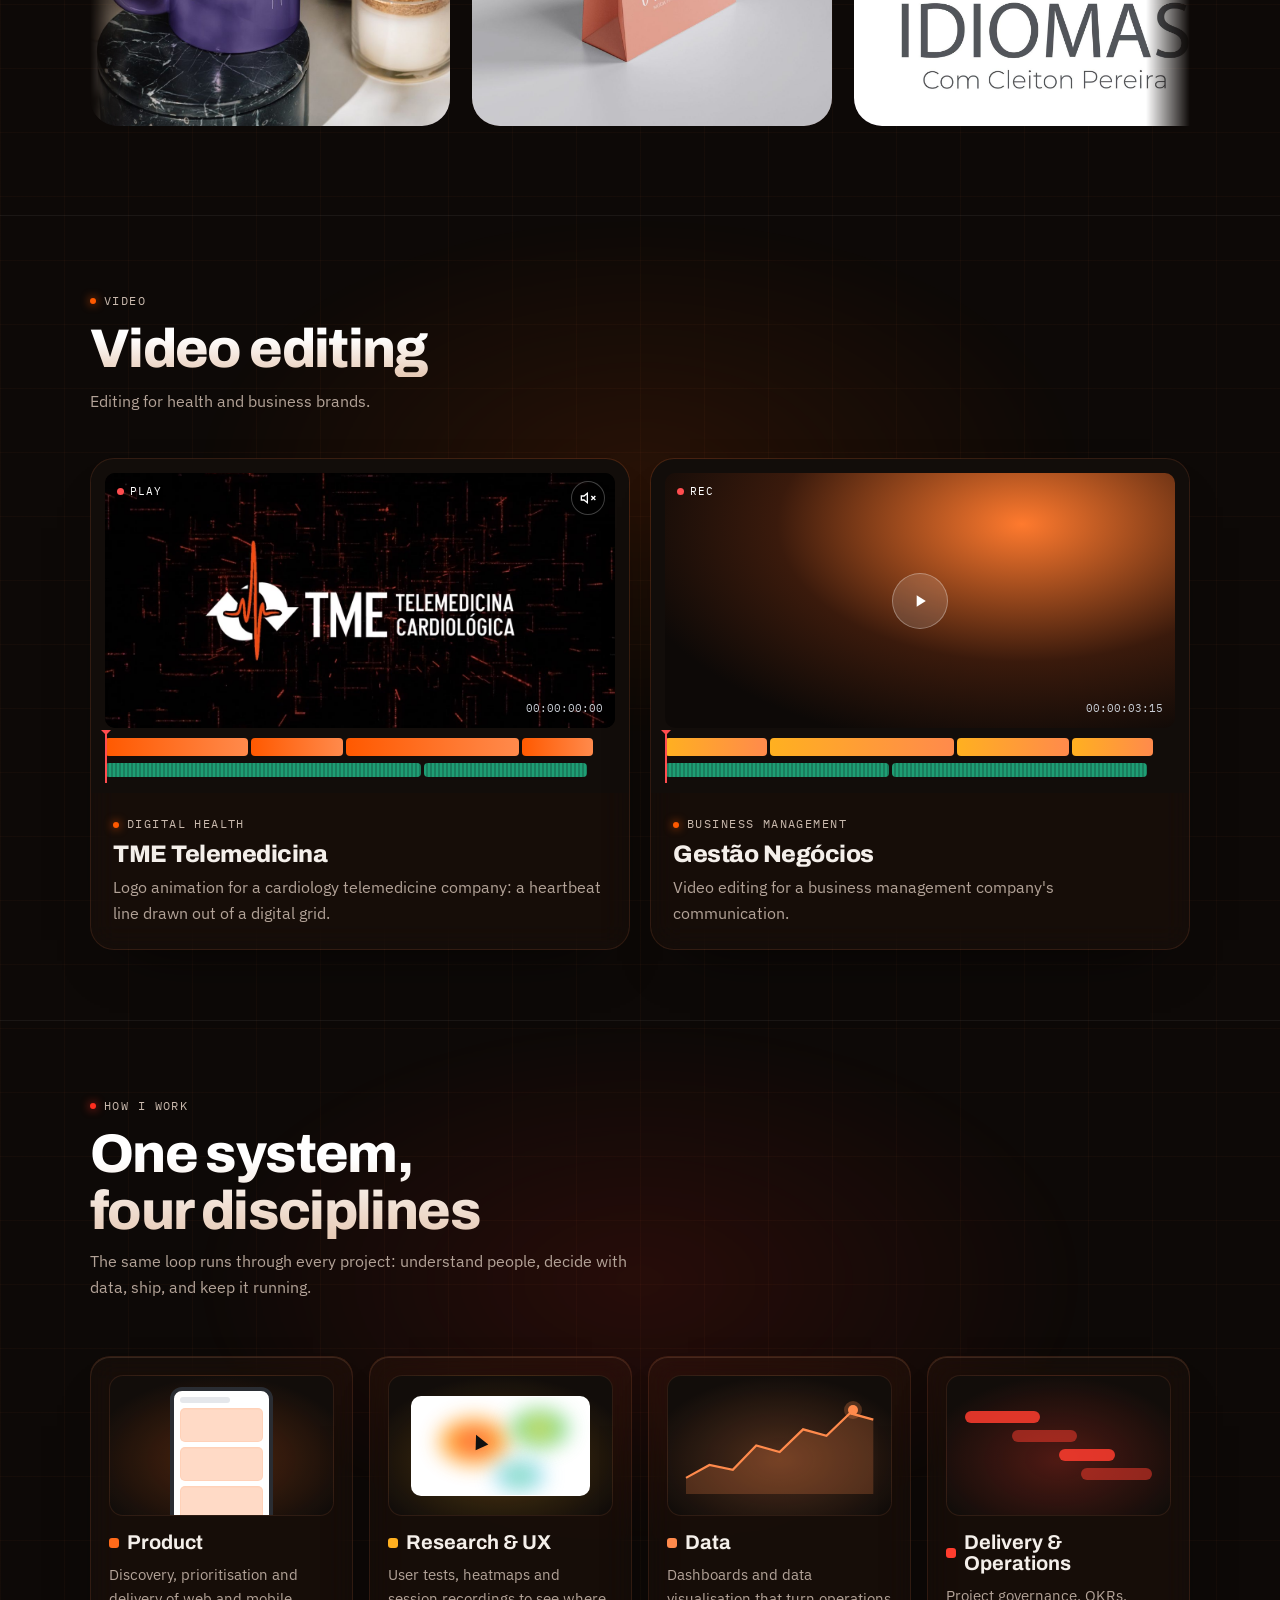
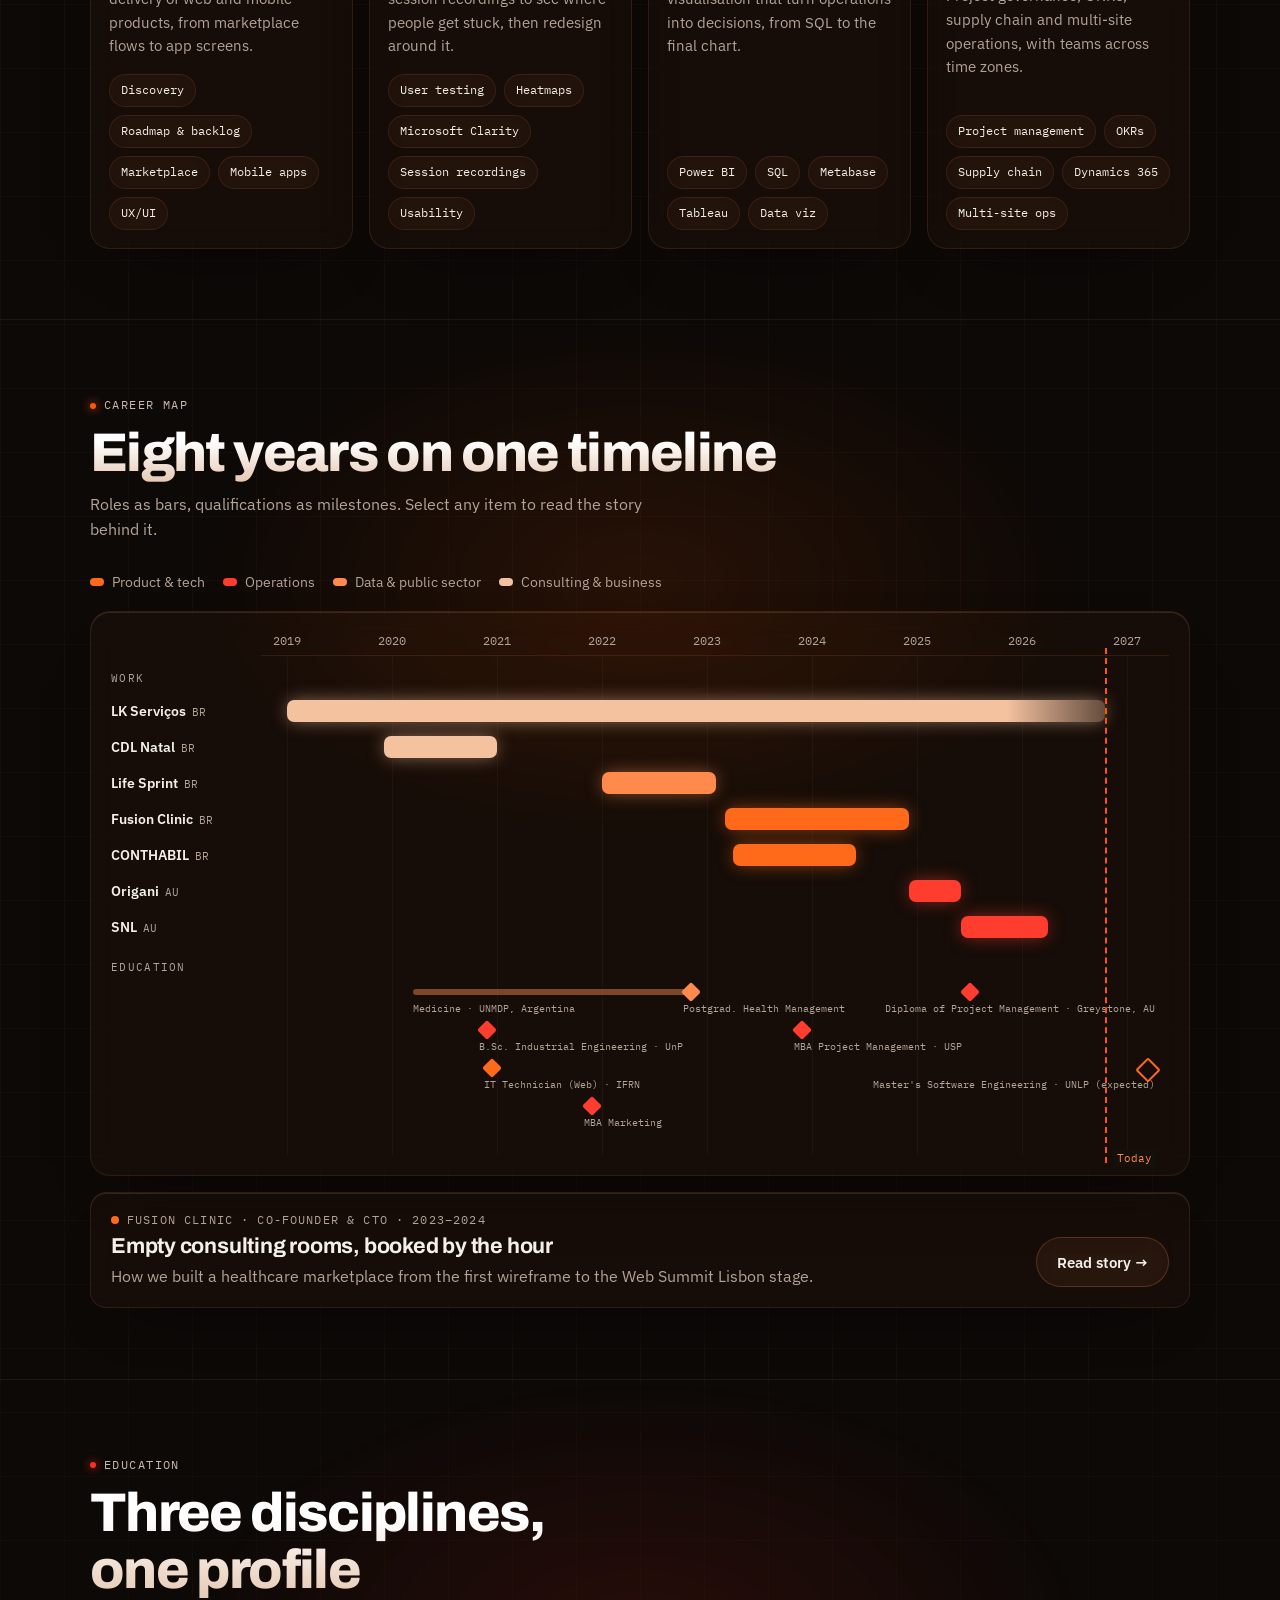
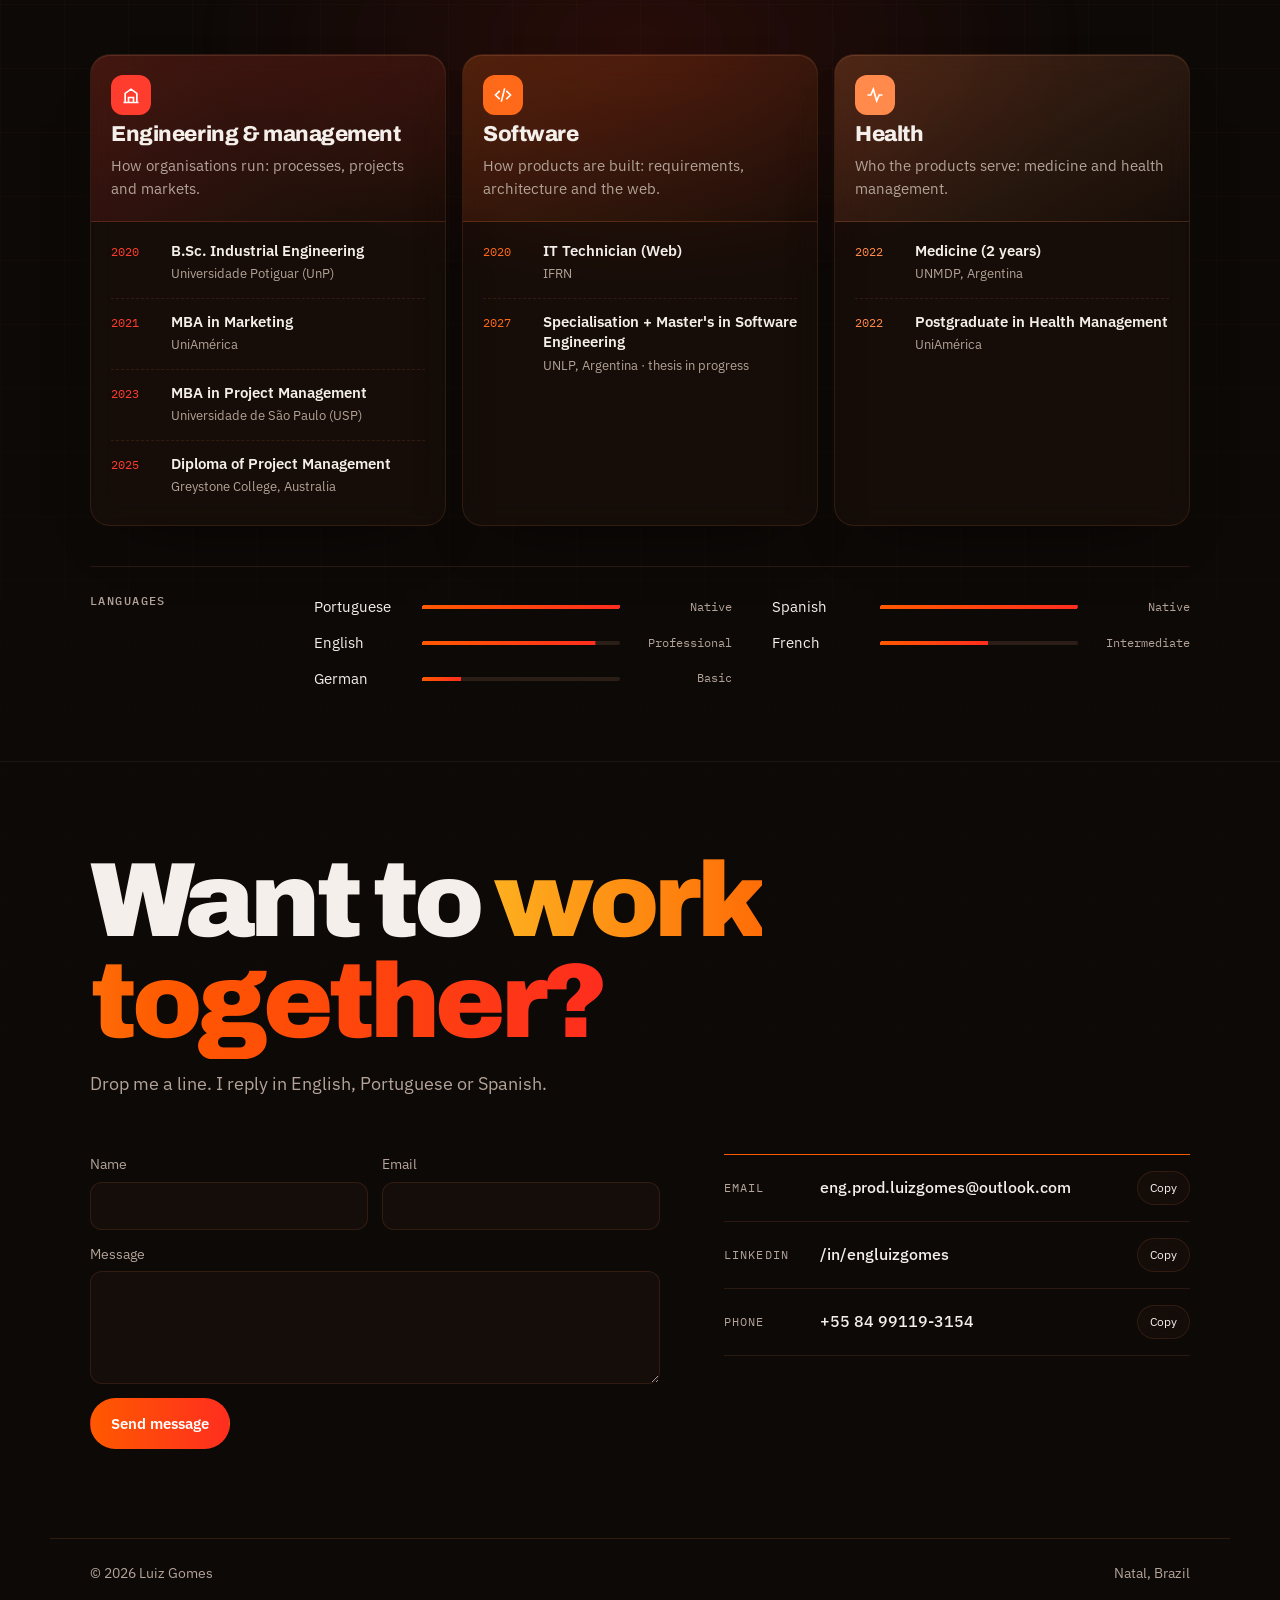
==== commit 8be08a0d: "Mobile pass: hero framing, menu sheet, floating contact button, swipe hints, career list, heatmap to" ====
--- a/index.html
+++ b/index.html
@@ -32,6 +32,7 @@
   <a class="pill-l" href="https://linkedin.com/in/engluizgomes" target="_blank" rel="noopener">LinkedIn</a>
   <a class="pill-l cta" href="#contact" data-i18n="nav.contact">Get in touch</a>
   <span class="pill-tools">
+    <button class="burger" id="burger" type="button" aria-expanded="false" aria-controls="msheet" aria-label="Open menu"><i></i><i></i></button>
     <span class="lang" role="group" aria-label="Language">
       <button type="button" data-set-lang="en" aria-pressed="true">EN</button>
       <button type="button" data-set-lang="pt" aria-pressed="false">PT</button>
@@ -42,6 +43,18 @@
   </span>
 </nav>
 
+<div class="msheet" id="msheet" hidden>
+  <nav aria-label="Mobile">
+    <a href="#highlights" data-i18n="nav.highlights">Highlights</a>
+    <a href="#work" data-i18n="nav.work">Work</a>
+    <a href="#stories" data-i18n="st.eyebrow">More stories</a>
+    <a href="#design" data-i18n="nav.design">Design</a>
+    <a href="#career" data-i18n="nav.career">Career</a>
+    <a href="#education" data-i18n="e.eyebrow">Education</a>
+    <a href="#contact" data-i18n="nav.contact">Get in touch</a>
+  </nav>
+  <a class="ms-li" href="https://linkedin.com/in/engluizgomes" target="_blank" rel="noopener">LinkedIn ↗</a>
+</div>
 <header class="hero2" id="top">
   <div class="h2-grid" aria-hidden="true"><i></i><i></i><i></i><i></i><b style="--x:4%;--y:16%"></b><b style="--x:96%;--y:16%"></b><b style="--x:4%;--y:52%"></b><b style="--x:96%;--y:52%"></b><b style="--x:4%;--y:92%"></b><b style="--x:96%;--y:92%"></b></div>
   <p class="h2-ghost" aria-hidden="true">GOMES</p>
@@ -397,6 +410,7 @@
       <li style="--k:var(--k-c)" data-i18n="career.legend.c">Consulting &amp; business</li>
     </ul>
     <div class="gantt-wrap" data-reveal><div class="gantt" id="gantt"></div></div>
+    <ol class="mtl" id="mtl"></ol>
     <div class="gdetail" id="gdetail" aria-live="polite"></div>
   </div>
 </section>
--- a/css/style.css
+++ b/css/style.css
@@ -1401,3 +1401,179 @@
 .h2-talk{opacity:0;transform:translateY(40px)}
 .h2-talk.in{opacity:1;transform:none}
 .h2-talk.in.hide{opacity:0;transform:translateY(30px)}
+
+/* v13 — hero always fits one screen: name visible on first view */
+@media (min-width:901px){
+  .hero2{height:100vh;height:100svh;min-height:560px;max-height:1100px}
+  .h2-inner{height:100%;min-height:0;grid-template-rows:auto 1fr auto;padding-top:calc(env(safe-area-inset-top,0px) + 96px);padding-bottom:clamp(24px,5vh,56px)}
+  .h2-tag{grid-row:2;align-self:center;margin-top:0;font-size:clamp(.95rem,min(1.5vw,2.6vh),1.3rem)}
+  .h2-build{grid-row:2;align-self:center;margin-top:0}
+  .h2-build .h2-card{width:clamp(160px,min(16vw,30vh),240px)}
+  .h2-year{font-size:clamp(.95rem,min(1.6vw,2.8vh),1.35rem)}
+  .h2-h{font-size:clamp(2.8rem,min(8.6vw,15vh),9rem)}
+  .h2-photo{top:auto;bottom:-8vh;width:min(58vw,960px,105vh)}
+  .h2-card:hover{transform:translateY(-4px)}
+}
+@media (min-width:901px){
+  .hero2{min-height:440px}
+  .h2-photo{top:calc(env(safe-area-inset-top,0px) + max(64px,8vh));bottom:auto;width:min(56vw,940px,112vh)}
+  .h2-inner{padding-top:calc(env(safe-area-inset-top,0px) + max(80px,11vh))}
+}
+.h2-meta span{white-space:nowrap}.h2-meta{font-size:clamp(.62rem,.8vw,.74rem)}
+
+/* =========================================================
+   v14 — MOBILE PASS
+   ========================================================= */
+.burger,.msheet,.mtl,.swd{display:none}
+@media (max-width:900px){
+  /* nav: name · menu · language */
+  .pill{gap:6px;padding:6px 6px 6px 16px}
+  .pill-tools{gap:6px;margin-left:auto;border-left:0;padding-left:0}
+  .burger{display:grid;place-content:center;gap:5px;width:38px;height:38px;border-radius:50%;border:1px solid rgba(255,140,80,.25);background:rgba(255,255,255,.06);cursor:pointer;order:2}
+  .burger i{display:block;width:16px;height:1.6px;background:#F4EFEA;border-radius:2px;transition:transform .3s}
+  .burger[aria-expanded="true"] i:first-child{transform:translateY(3.3px) rotate(45deg)}
+  .burger[aria-expanded="true"] i:last-child{transform:translateY(-3.3px) rotate(-45deg)}
+  .msheet{display:flex;position:fixed;inset:0;z-index:45;flex-direction:column;justify-content:center;gap:28px;padding:110px 28px 40px;
+    background:radial-gradient(90% 60% at 50% 0%,#3A1E10,#0D0907 70%);animation:sheet .35s cubic-bezier(.2,.8,.2,1)}
+  .msheet[hidden]{display:none}
+  .msheet nav{display:grid;gap:4px}
+  .msheet nav a{font-family:var(--display);font-weight:800;font-size:2.1rem;letter-spacing:-.03em;color:#F4EFEA;text-decoration:none;padding:6px 0;border-bottom:1px solid rgba(255,140,80,.12)}
+  .msheet nav a:active{color:#FF8A4C}
+  .ms-li{color:#FF8A4C;text-decoration:none;font-family:var(--mono);font-size:.85rem}
+  body.menu-open{overflow:hidden}
+  body.menu-open .h2-talk{opacity:0;pointer-events:none}
+
+  /* HERO: name first, photo framed, nothing hidden */
+  .hero2{height:auto;min-height:0;max-height:none;padding-top:calc(env(safe-area-inset-top,0px) + 78px);display:flex;flex-direction:column}
+  .hero2::after{height:22%}
+  .h2-ghost{top:96px;font-size:30vw;left:0;right:0}
+  .h2-photo{position:relative;top:auto;bottom:auto;left:auto;transform:none;order:1;width:100%;max-width:520px;margin:0 auto;aspect-ratio:4/4.3;overflow:hidden}
+  .h2-photo img{width:118%;max-width:none;margin-left:-9%;-webkit-mask-image:linear-gradient(to bottom,#000 70%,transparent 99%);mask-image:linear-gradient(to bottom,#000 70%,transparent 99%)}
+  .h2-inner{order:2;display:flex;flex-direction:column;min-height:0!important;height:auto;padding:0 20px 34px;margin-top:-64px;gap:14px}
+  .h2-name{order:1}
+  .h2-year{font-size:.9rem;margin-bottom:6px;opacity:.95}
+  .h2-h{font-size:clamp(3.1rem,17vw,5.2rem);white-space:normal;line-height:.86}
+  .h2-tag{order:2;margin:4px 0 0;font-size:.92rem;max-width:30ch;text-indent:0;font-weight:500;text-transform:none;line-height:1.45;opacity:.95}
+  .h2-mcta{display:flex}
+  .h2-grid i:nth-child(2),.h2-grid i:nth-child(3){display:none}
+
+  /* floating contact: compact pill, only after the hero */
+  .h2-talk,.h2-talk.is-mini{left:auto;right:12px;width:auto;max-width:calc(100vw - 24px);padding:6px 6px 6px 6px;gap:10px;border-radius:999px}
+  .h2-talk .h2-av{width:40px;height:40px;border-radius:50%}
+  .h2-talk .h2-tt b{font-size:.9rem;margin-top:0}
+  .h2-talk .h2-tt small{font-size:.7rem}
+  .h2-talk .h2-arrow{width:36px;height:36px;border-radius:50%;background:linear-gradient(90deg,#FF5900,#FF2E1F);color:#fff;align-self:center}
+
+  /* rhythm */
+  .sec{padding-block:44px}
+  .sec-h{font-size:clamp(1.9rem,8.4vw,2.4rem)}
+  .tech .sec::after{width:100vw;height:360px}
+
+  /* HUD */
+  .hud{padding:14px 14px 10px;border-radius:20px}
+  .hud-meta span:nth-child(3){display:none}
+  .hud-row{margin-inline:-14px;padding-inline:14px}
+  .hud-row > *{flex:0 0 40%}
+
+  /* live case */
+  .live{padding:22px 16px 20px;border-radius:24px;margin-inline:-4px}
+  .live-pill{font-size:.6rem;padding:6px 10px;line-height:1.5}
+  .live-h{font-size:2.1rem}
+  .live-sub{font-size:1rem}
+  .live-lede{font-size:.88rem}
+  .chapters{width:auto;max-width:none;margin-inline:-4px;justify-content:flex-start;scroll-snap-type:x mandatory}
+  .chapters a{scroll-snap-align:start}
+  .live .stage.fusion{height:auto;aspect-ratio:4/3.4;border-radius:18px}
+  .live .laptop{left:2%;width:80%;top:10%}
+  .live .phone{display:block;right:3%;bottom:6%;width:30%;min-width:0;border-radius:18px;padding:4px}
+  .live .phone .ph-screen{border-radius:14px}
+  .live .tagchip{display:none}
+  .live-body{gap:18px}
+  .facts{grid-template-columns:1fr 1fr}
+  .facts dd{font-size:.92rem}
+  .ch-h{font-size:1.75rem}
+  .ch-head{text-align:left}
+  .phase{min-height:0}
+  .bp-wrap{gap:18px}
+  .bp-side .chips,.bp-note{display:none}
+  .swatches span{font-size:.62rem}
+  .bp-actions .btn{padding:10px 16px;font-size:.88rem}
+  .hm-h{font-size:2.3rem}
+  .hm-p{font-size:.95rem}
+  .hm-legal{margin-top:-6px}
+  .hm-view{aspect-ratio:1440/1300}
+  .hm-tip{position:absolute;left:10px!important;right:10px;top:auto!important;bottom:10px;width:auto;transform:none!important;padding:10px 12px;display:grid;grid-template-columns:auto 1fr;gap:2px 10px;align-items:center}
+  .hm-tip .hm-badge{grid-column:1/-1;justify-self:start;font-size:.7rem}
+  .hm-big b{font-size:1.5rem;margin:0}
+  .hm-what{font-size:.82rem;margin:0}
+  .hm-tip dl{display:none}
+  .hm-scale{width:8px;left:2.5%}
+  .hm-knob{width:16px;height:30px}
+  .live .proto{padding-top:36px}
+  .proto-head{gap:12px}
+  .proto-head .btn{display:none}
+  .proto-stage{height:600px;margin-top:6px}
+  .steps button{padding:8px 12px;font-size:.82rem}
+
+  /* stories */
+  .story-list{margin-top:24px}
+  .story{padding:12px 12px 16px;gap:14px}
+  .story h3{font-size:1.55rem}
+  .story .sub{font-size:.9rem}
+  .story .kpi strong{font-size:1.9rem}
+
+  /* design marquee: slower, smaller cards */
+  .dmq .dc{width:72vw;min-height:470px}
+  .dmq-track{gap:14px}
+  .dc-txt{padding:28px 18px 0;gap:8px}
+  .dc-title{font-size:1.45rem}
+  .dc-sub{font-size:.88rem}
+  .filters{flex-wrap:nowrap;overflow-x:auto;margin-inline:-20px;padding-inline:20px;scrollbar-width:none}
+  .filters button{white-space:nowrap;flex:none}
+
+  /* capabilities / pillars cards */
+  .cap{padding:14px}
+  .pl ol{padding:4px 16px 10px}
+
+  /* career: list instead of gantt */
+  .legend,.gantt-wrap,.gdetail{display:none}
+  .mtl{display:grid;list-style:none;margin:22px 0 0;padding:0;border-left:2px solid rgba(255,140,80,.18);gap:0}
+  .mtl li{position:relative}
+  .mtl li::before{content:"";position:absolute;left:-7px;top:22px;width:12px;height:12px;border-radius:50%;background:var(--k);box-shadow:0 0 0 4px #0D0907,0 0 14px var(--k)}
+  .mtl a{display:grid;grid-template-columns:1fr auto;gap:2px 10px;padding:14px 4px 14px 22px;text-decoration:none;color:#F4EFEA;border-bottom:1px solid rgba(255,140,80,.08)}
+  .mtl .my{grid-column:1/-1;font-family:var(--mono);font-size:.7rem;color:#FF8A4C;letter-spacing:.06em}
+  .mtl .mo{display:grid;gap:2px}
+  .mtl b{font-family:var(--display);font-size:1.15rem}
+  .mtl small{font-size:.8rem;color:#B3A398}
+  .mtl em{font-style:normal;font-size:.86rem;color:#E6D6CA}
+  .mtl .ma{align-self:center;color:#FF8A4C;font-size:1.1rem}
+  .career .lede{display:none}
+
+  /* languages */
+  .langrow{margin-top:28px;padding-top:20px}
+  .lr{grid-template-columns:86px 1fr 86px;font-size:.88rem}
+
+  /* contact */
+  .c-h{font-size:3rem}
+  .c-row{grid-template-columns:1fr auto;gap:4px 10px}
+  .c-row .k{grid-column:1/-1}
+  .c-row .v{font-size:.98rem}
+  .c-form input,.c-form textarea{font-size:16px}
+  .site-foot{padding-bottom:calc(84px + env(safe-area-inset-bottom,0px))}
+
+  /* swipe dots */
+  .swd{display:flex;align-items:center;justify-content:center;gap:6px;margin-top:2px}
+  .swd i{width:6px;height:6px;border-radius:999px;background:rgba(255,140,80,.25);transition:width .3s,background .3s}
+  .swd i.on{width:18px;background:#FF5900}
+  .swd .swl{font-family:var(--mono);font-size:.66rem;color:#B3A398;margin-right:8px;letter-spacing:.06em;transition:opacity .4s}
+  .swd.used .swl{opacity:0;width:0;margin:0;overflow:hidden}
+}
+@keyframes sheet{from{opacity:0;transform:translateY(-10px)}}
+@media (max-width:380px){.h2-h{font-size:15vw}.live-h{font-size:1.85rem}}
+@media (max-width:900px){
+  .h2-photo{-webkit-mask-image:linear-gradient(to bottom,#000 62%,transparent 100%);mask-image:linear-gradient(to bottom,#000 62%,transparent 100%)}
+  .h2-photo img{-webkit-mask-image:none;mask-image:none}
+  .chapters{position:relative;top:auto}
+  .h2-talk .h2-tt{display:none}
+  .h2-talk,.h2-talk.is-mini{gap:6px;padding:5px;bottom:calc(env(safe-area-inset-bottom,0px) + 14px)}
+}
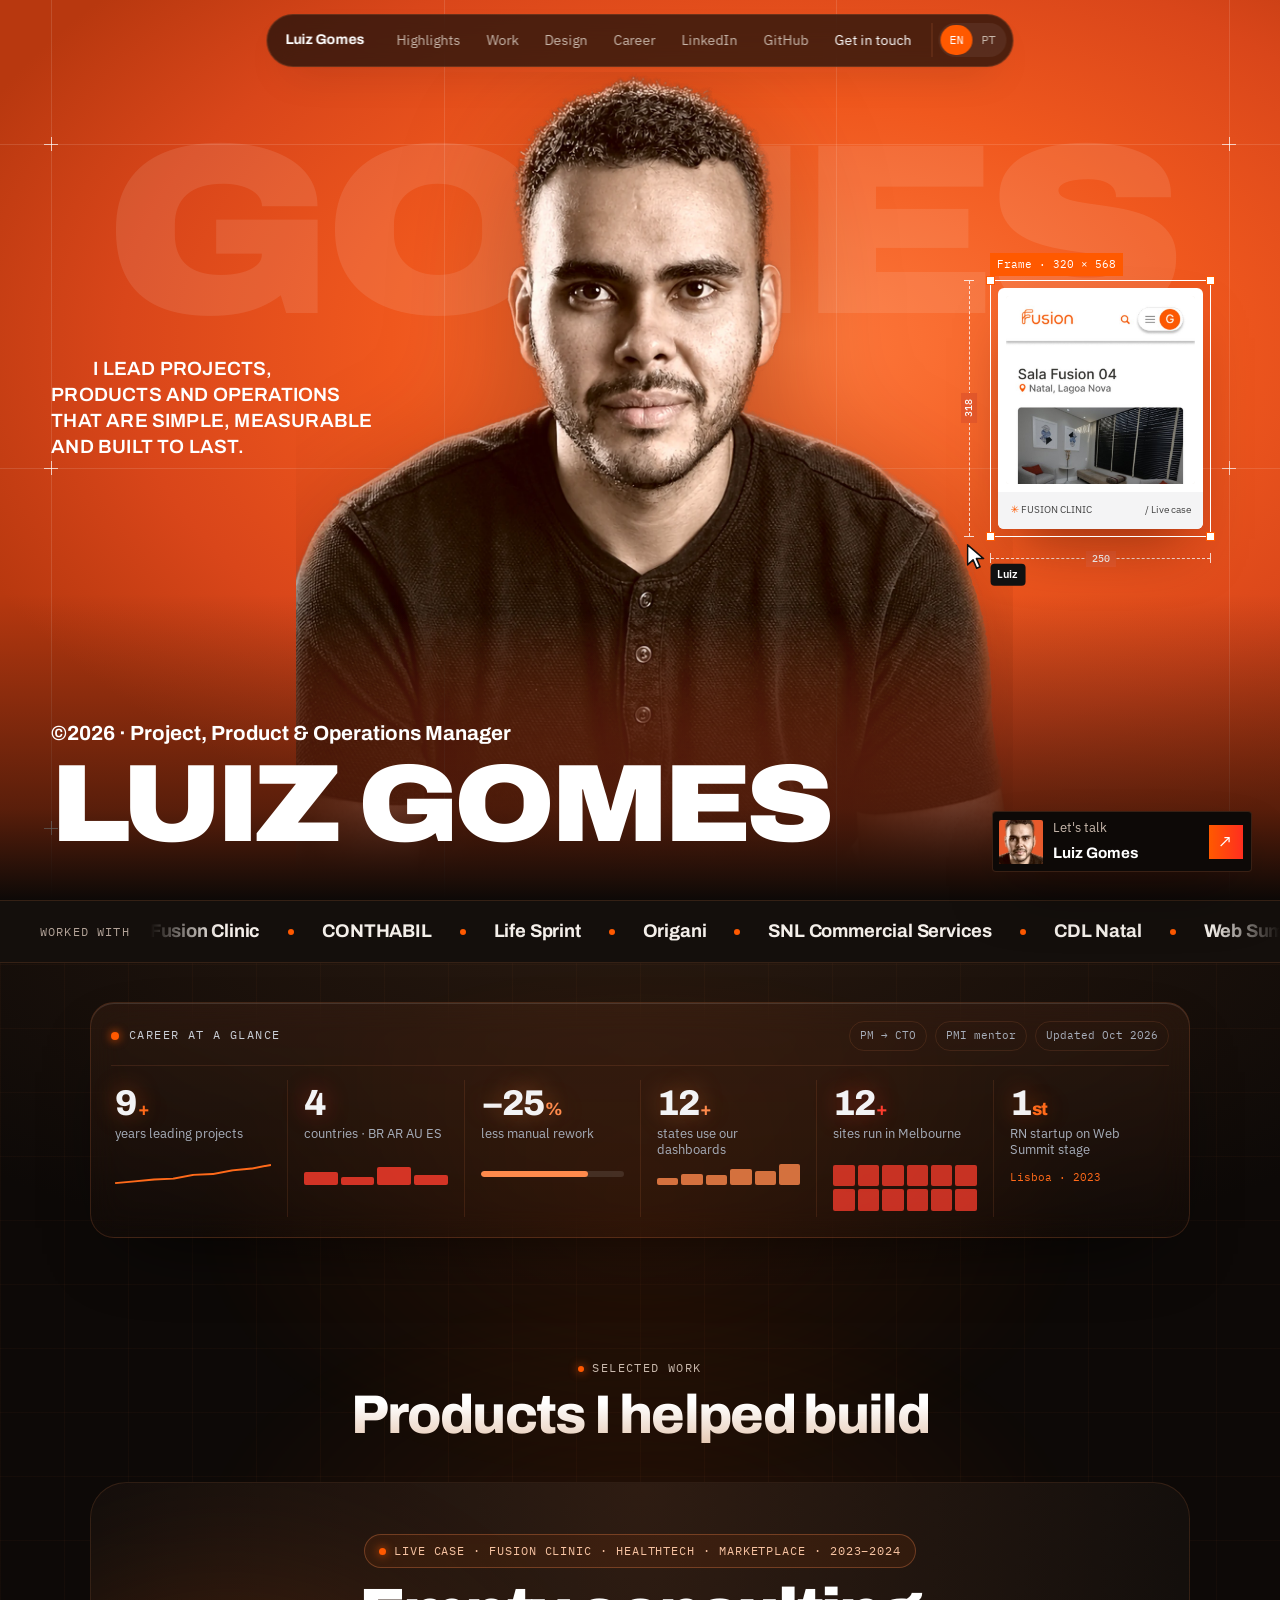
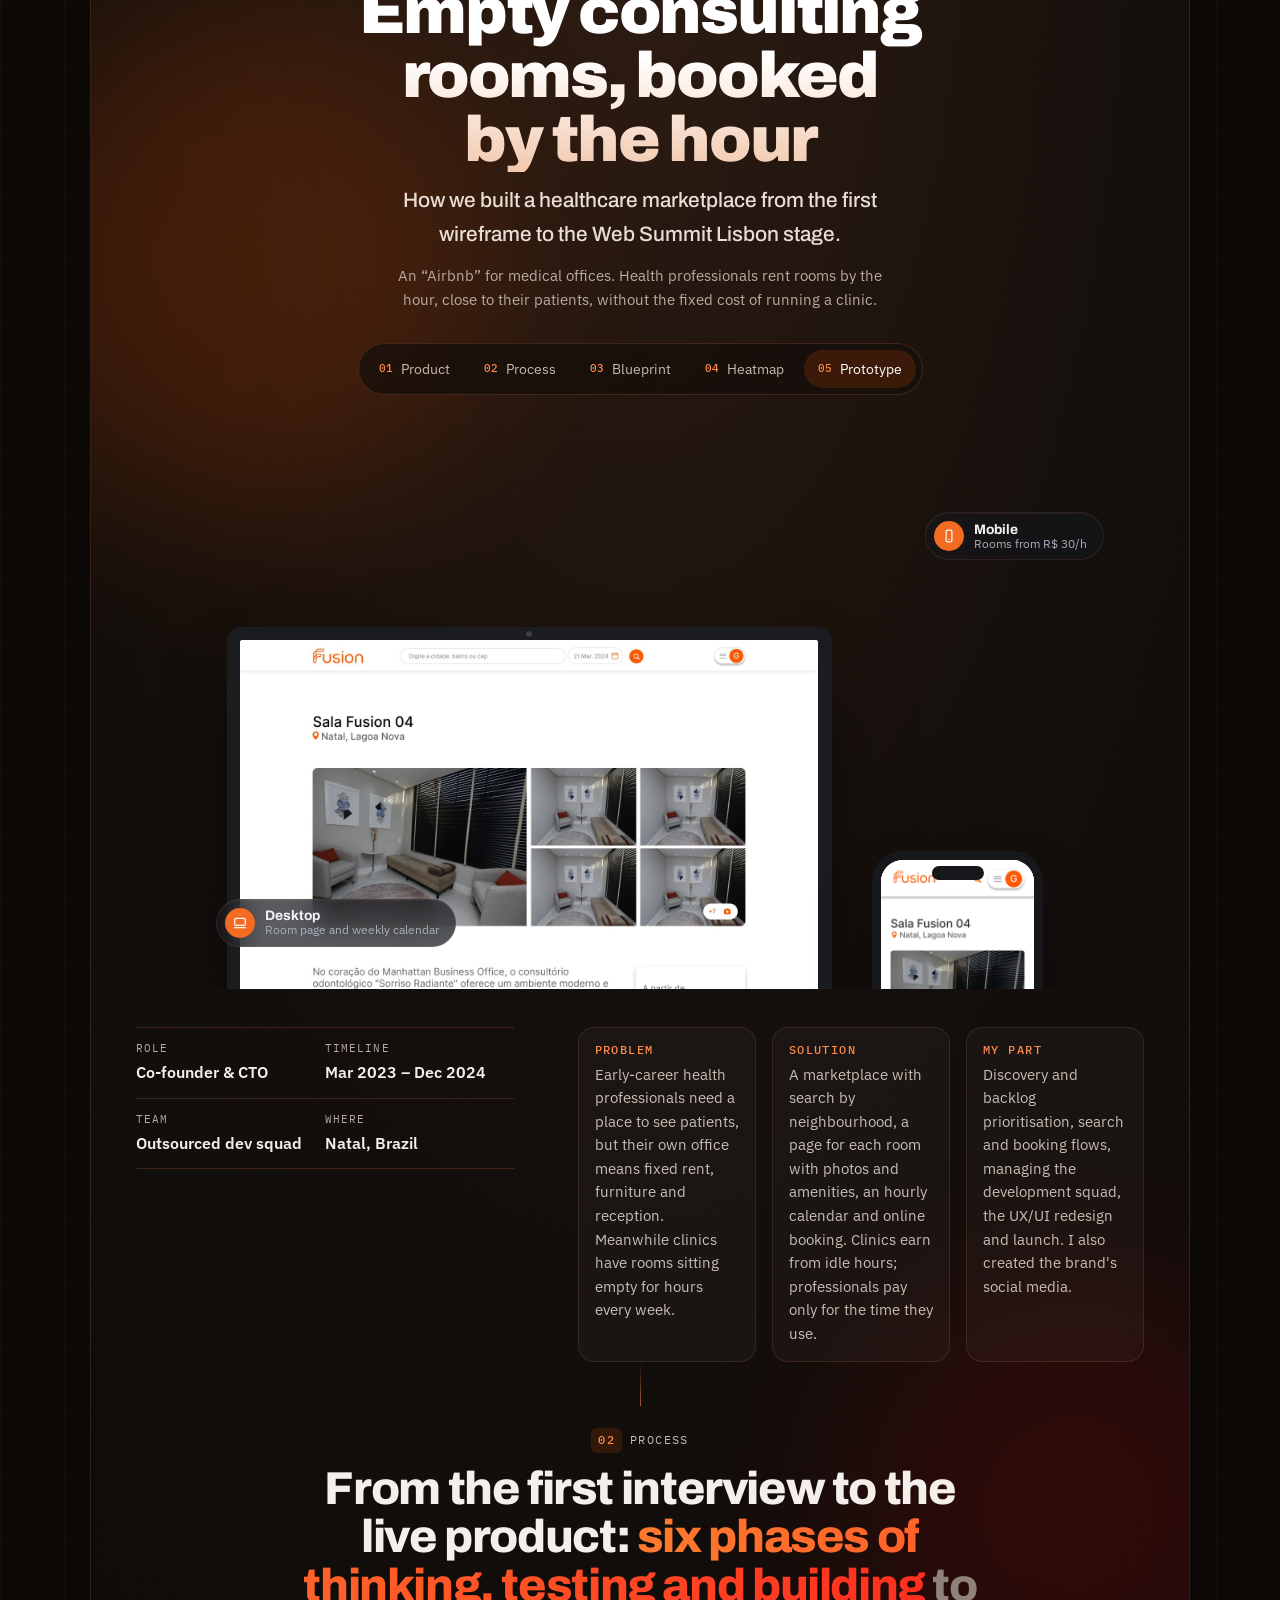
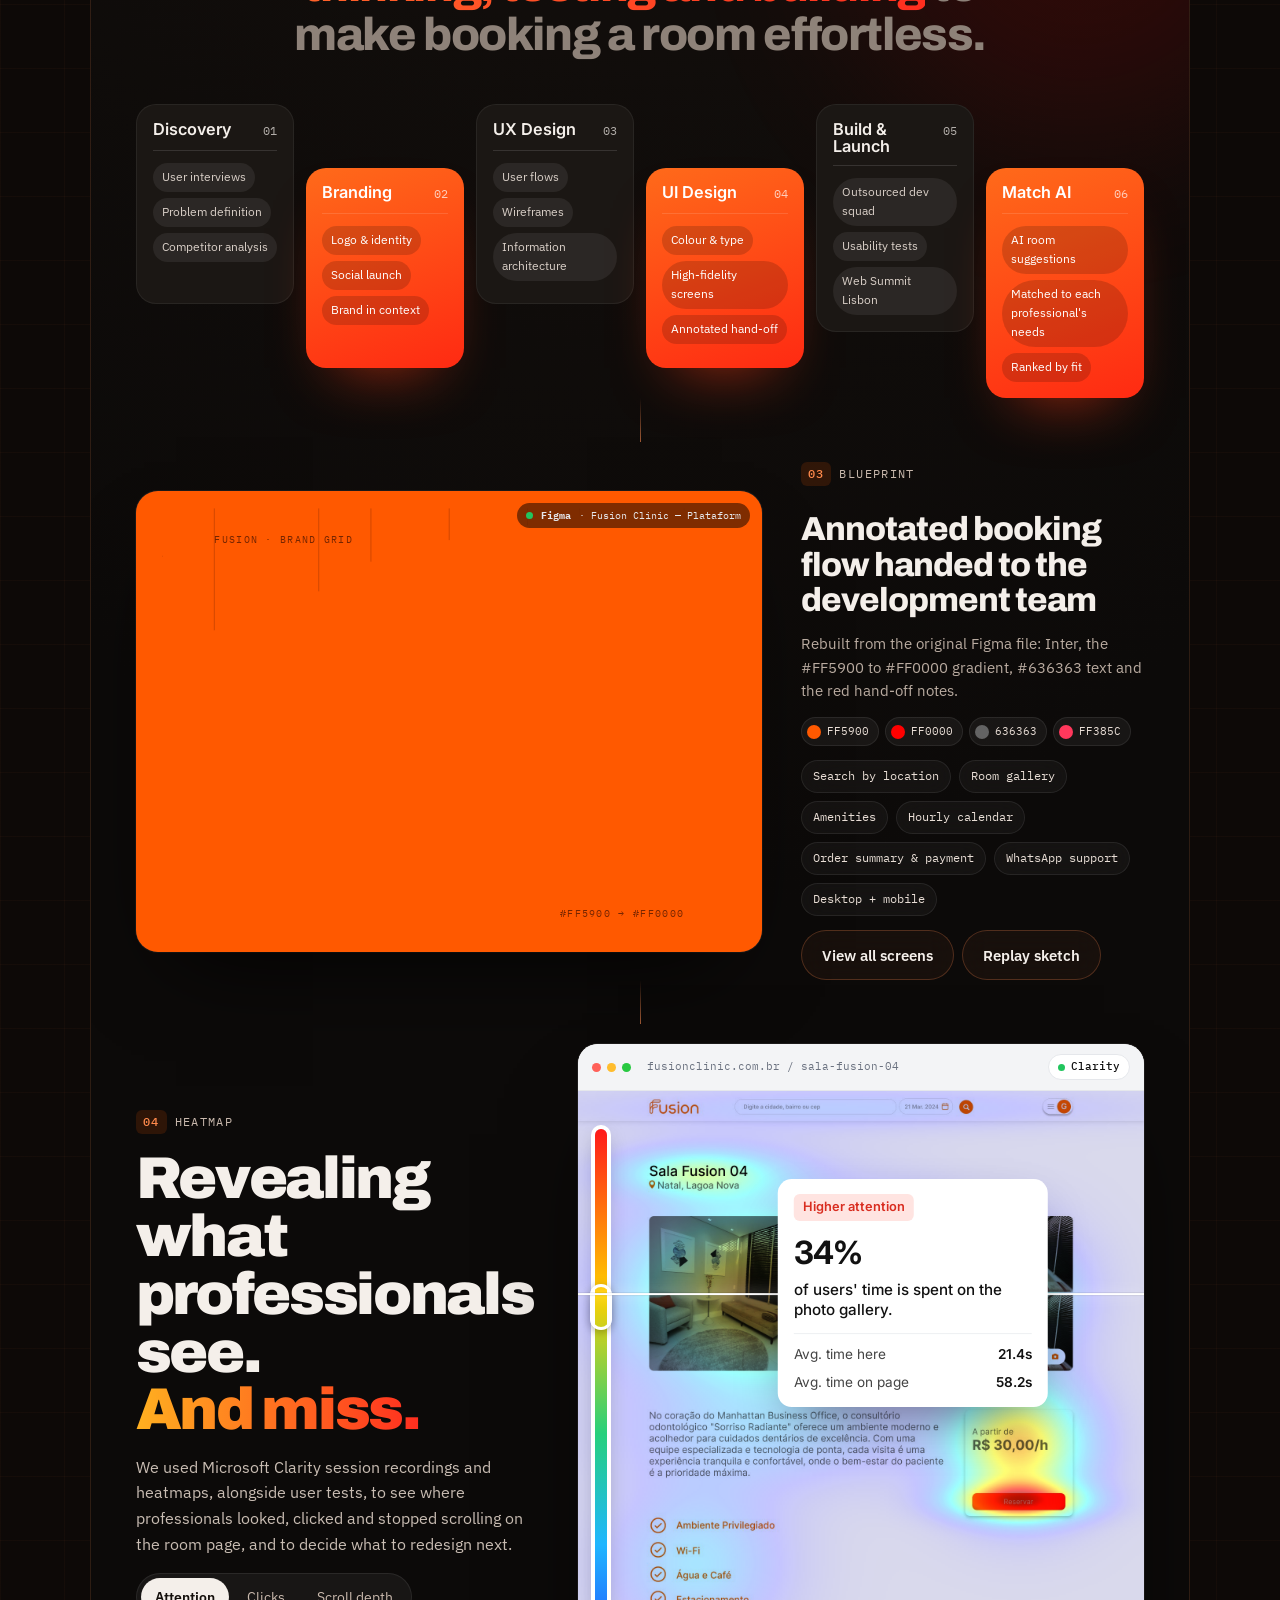
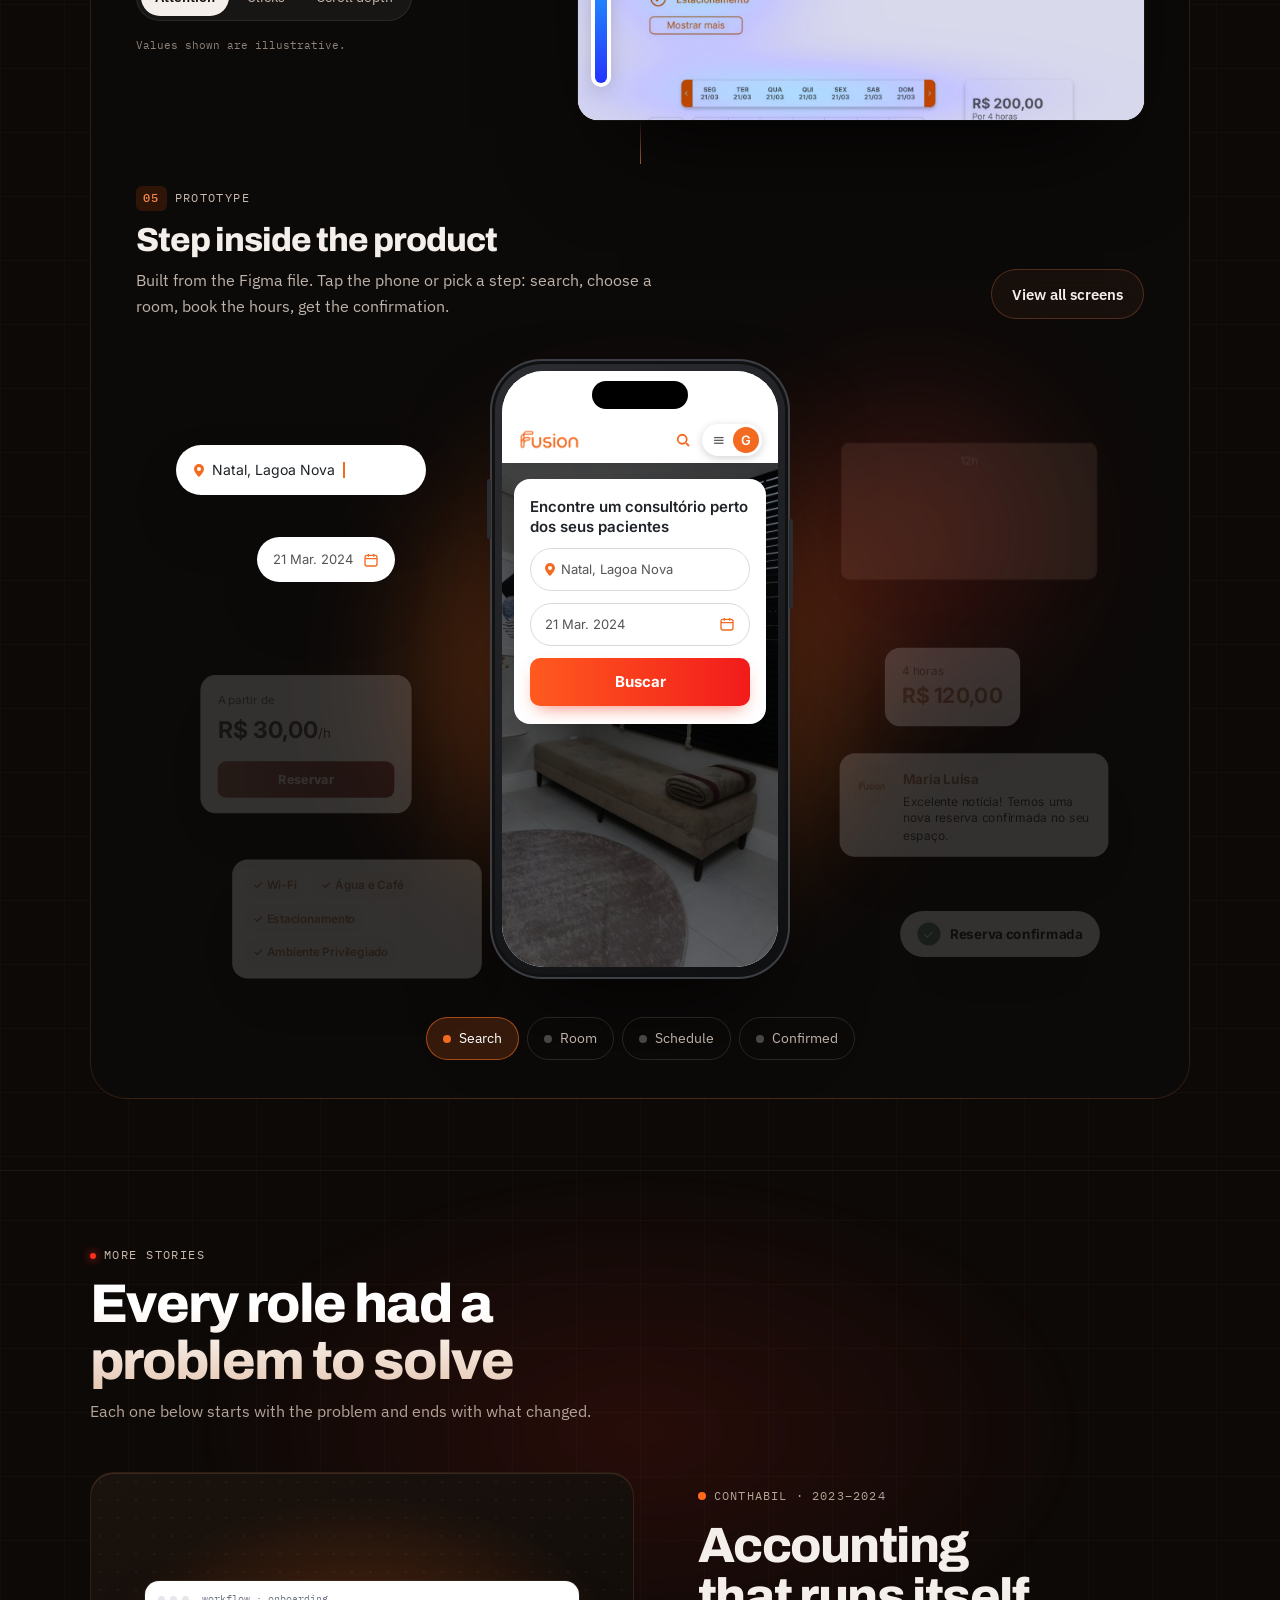
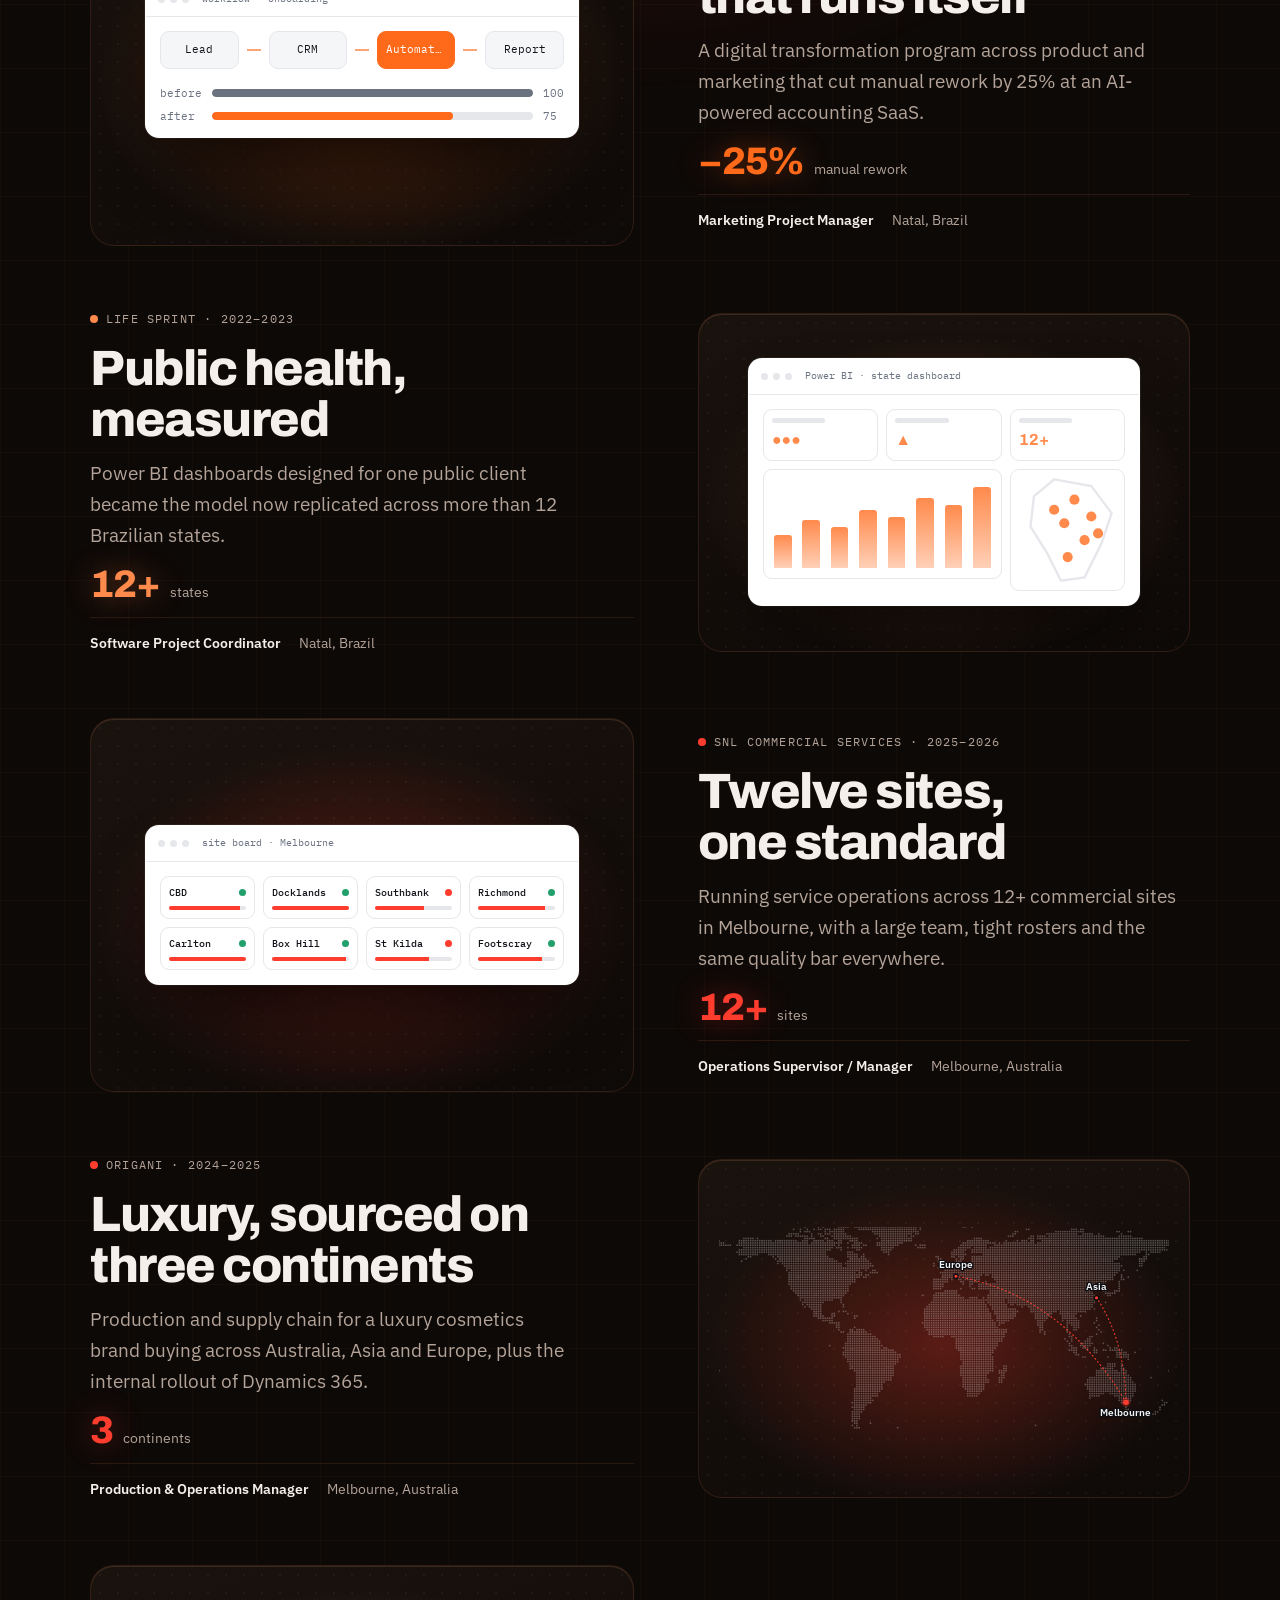
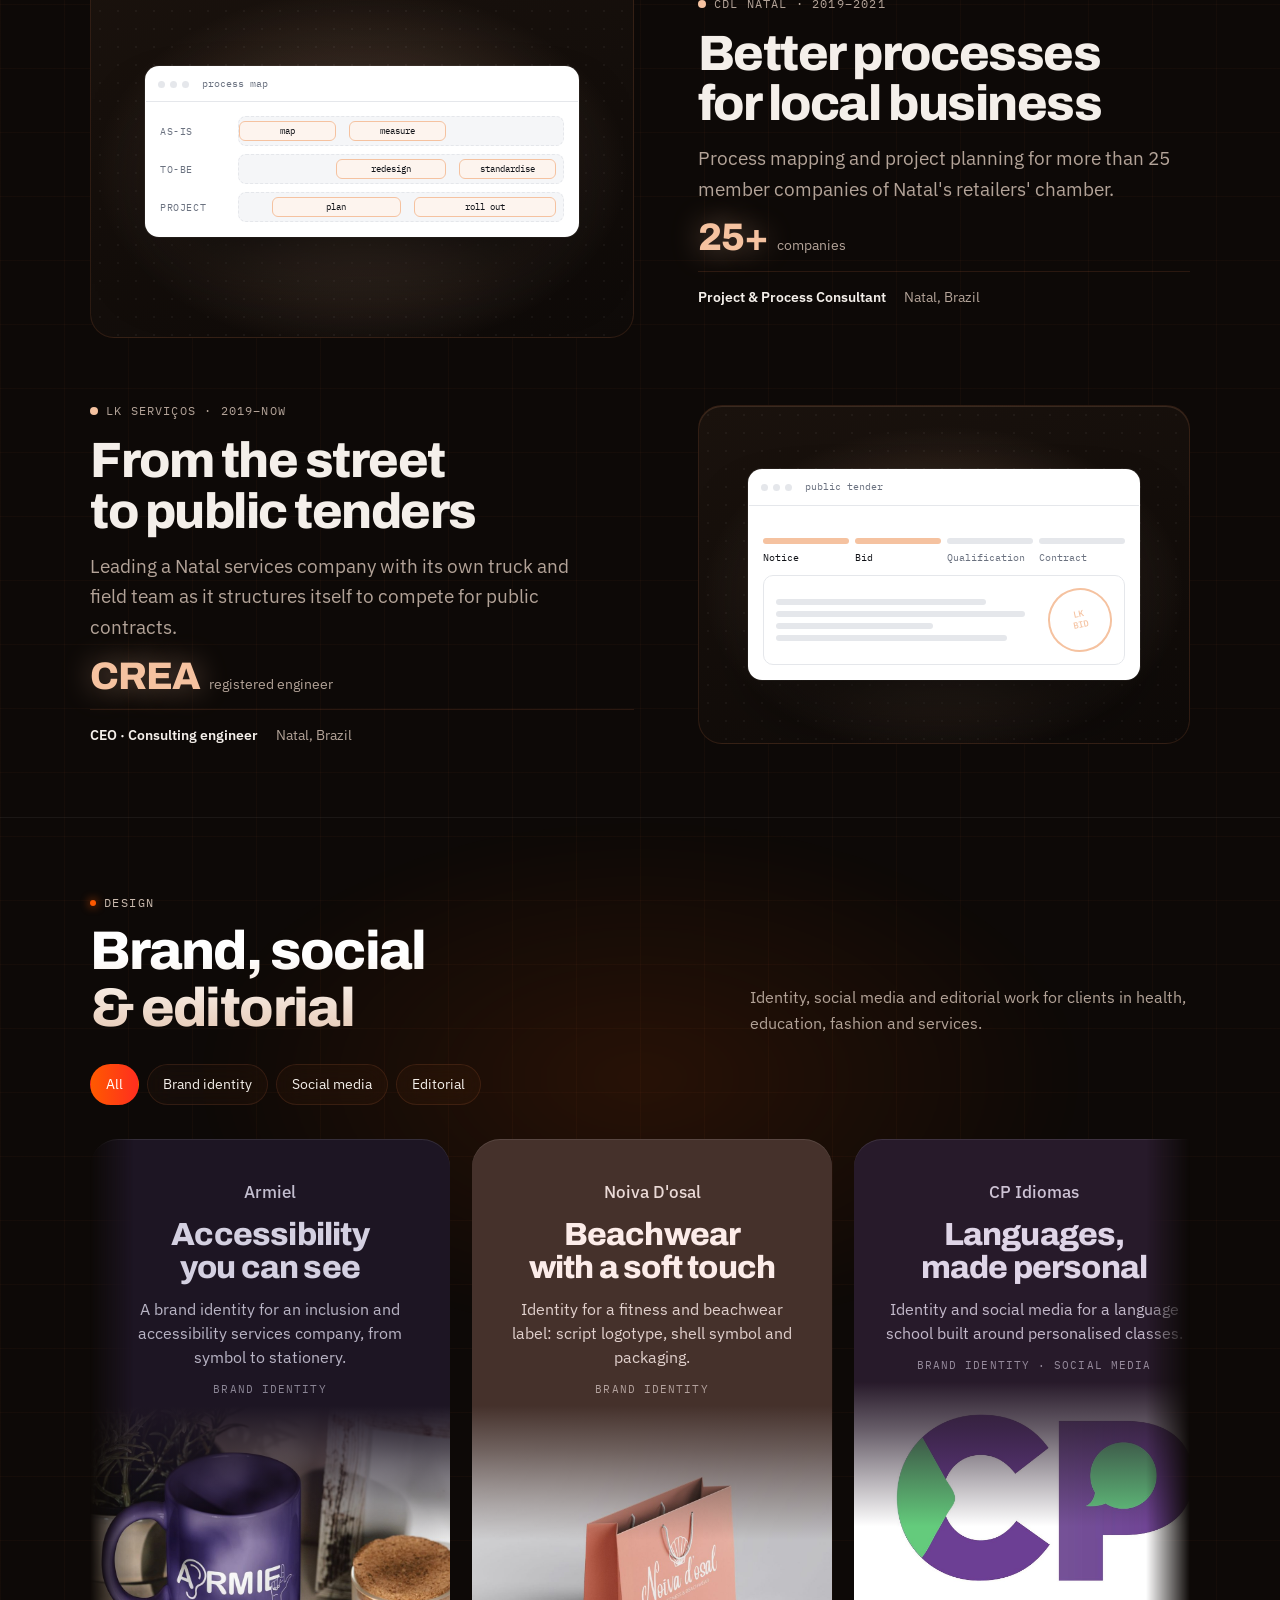
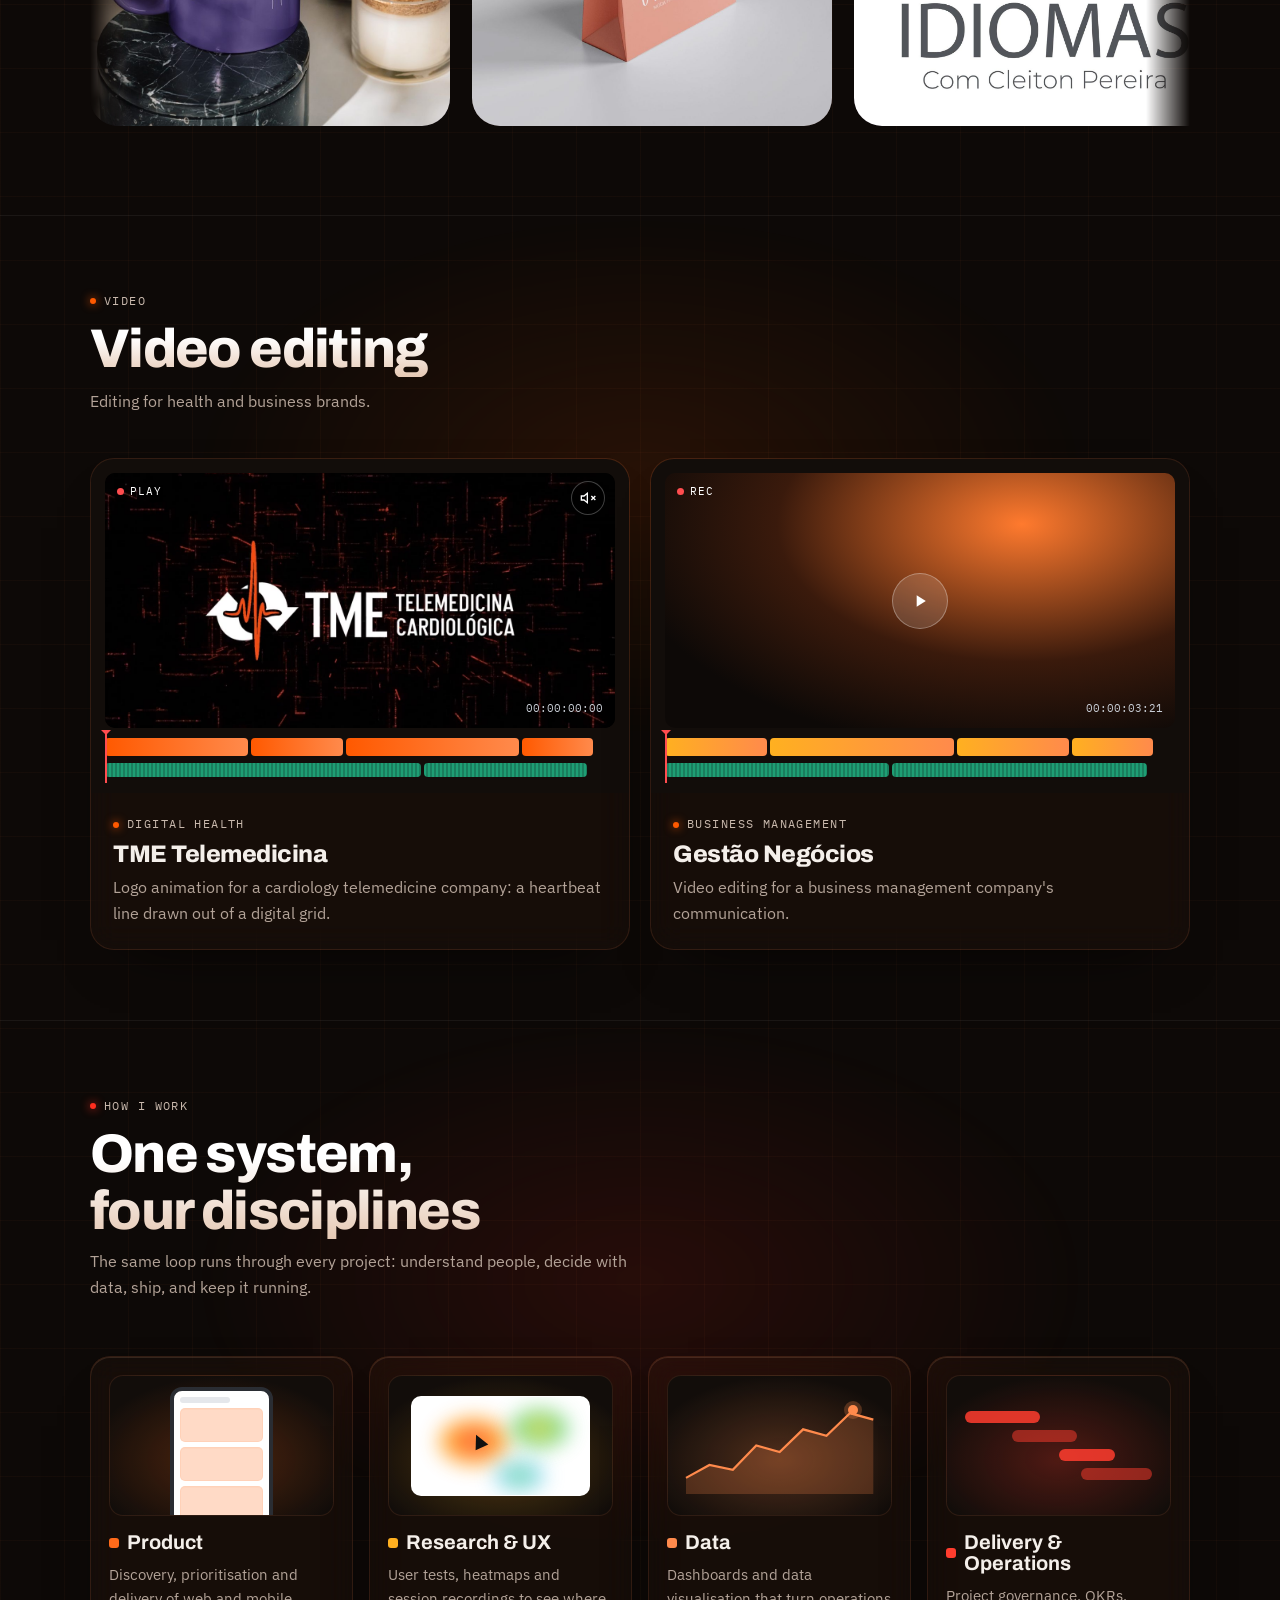
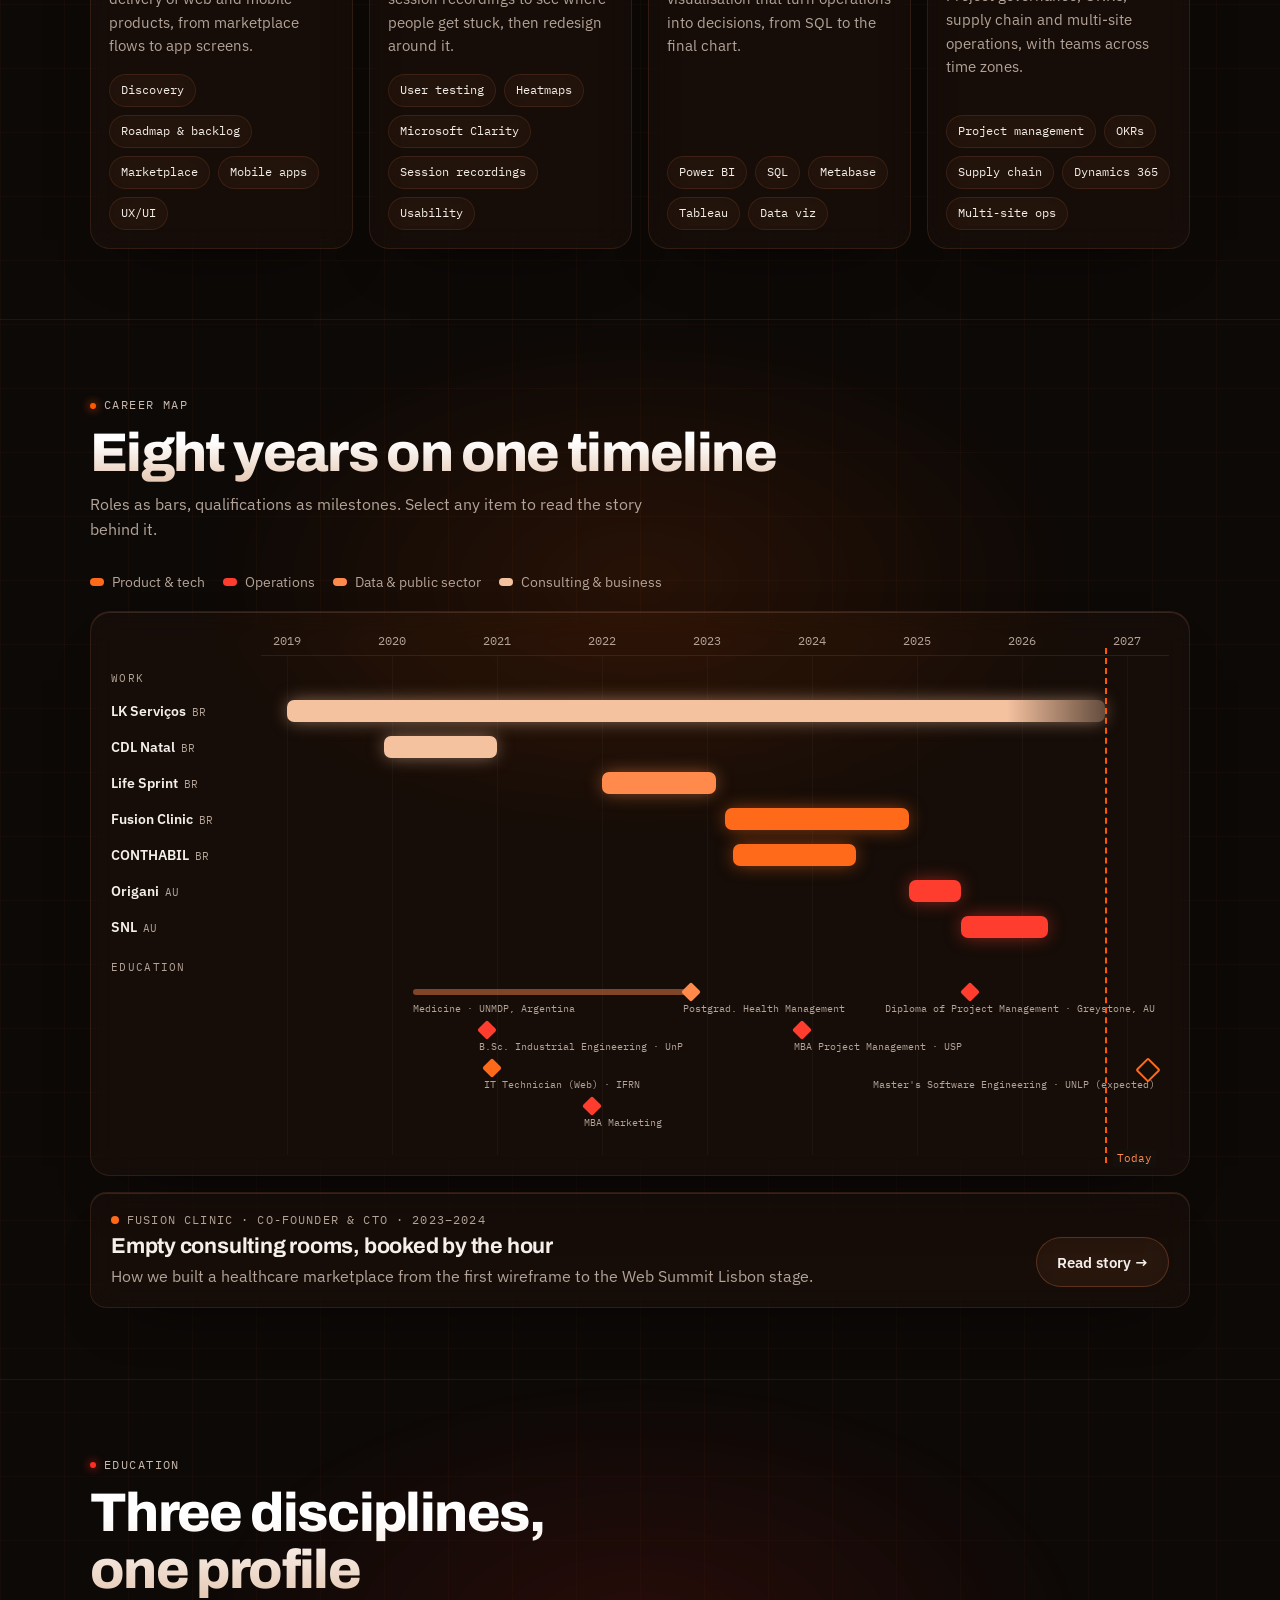
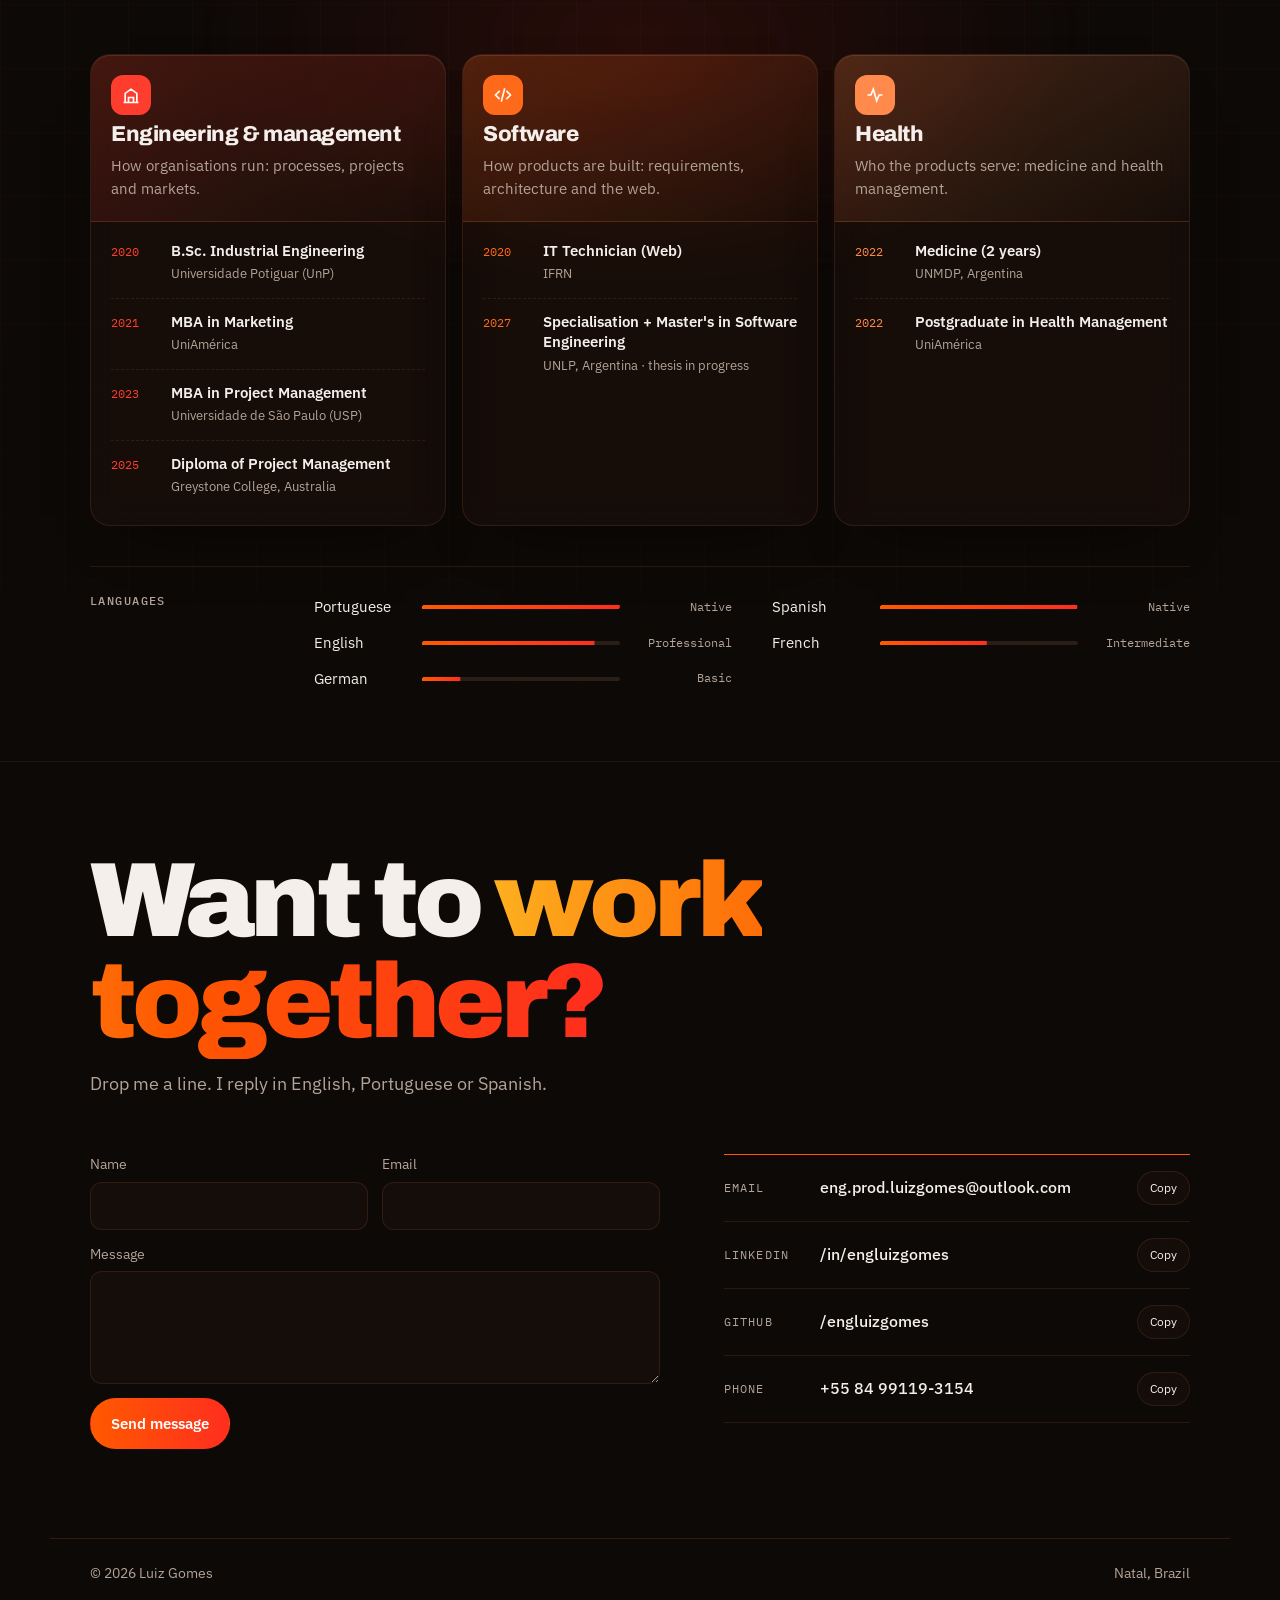
==== commit f1531495: "Link GitHub profile from nav, mobile menu and contact Co-Authored-By: Claude Opus 5.5 <noreply@anthr" ====
--- a/index.html
+++ b/index.html
@@ -11,6 +11,8 @@
 <meta property="og:description" content="Products, projects, design and video. 9+ years across Brazil, Argentina, Australia and Spain.">
 <meta property="og:image" content="/assets/img/og.jpg">
 <meta name="twitter:card" content="summary_large_image">
+<link rel="me" href="https://github.com/engluizgomes">
+<link rel="me" href="https://linkedin.com/in/engluizgomes">
 <link rel="icon" href="/favicon.svg" type="image/svg+xml">
 <script>
 (function(){var r=document.documentElement;try{var q=new URLSearchParams(location.search).get("lang");var l=q||localStorage.getItem("lg-lang");if(l==="pt"||l==="en"){r.dataset.lang=l;r.lang=l==="pt"?"pt-BR":"en"}var t=localStorage.getItem("lg-theme");if(t)r.dataset.theme=t}catch(e){}})();
@@ -30,6 +32,7 @@
   <a class="pill-l" href="#design" data-i18n="nav.design">Design</a>
   <a class="pill-l" href="#career" data-i18n="nav.career">Career</a>
   <a class="pill-l" href="https://linkedin.com/in/engluizgomes" target="_blank" rel="noopener">LinkedIn</a>
+  <a class="pill-l" href="https://github.com/engluizgomes" target="_blank" rel="noopener">GitHub</a>
   <a class="pill-l cta" href="#contact" data-i18n="nav.contact">Get in touch</a>
   <span class="pill-tools">
     <button class="burger" id="burger" type="button" aria-expanded="false" aria-controls="msheet" aria-label="Open menu"><i></i><i></i></button>
@@ -54,6 +57,7 @@
     <a href="#contact" data-i18n="nav.contact">Get in touch</a>
   </nav>
   <a class="ms-li" href="https://linkedin.com/in/engluizgomes" target="_blank" rel="noopener">LinkedIn ↗</a>
+  <a class="ms-li" href="https://github.com/engluizgomes" target="_blank" rel="noopener">GitHub ↗</a>
 </div>
 <header class="hero2" id="top">
   <div class="h2-grid" aria-hidden="true"><i></i><i></i><i></i><i></i><b style="--x:4%;--y:16%"></b><b style="--x:96%;--y:16%"></b><b style="--x:4%;--y:52%"></b><b style="--x:96%;--y:52%"></b><b style="--x:4%;--y:92%"></b><b style="--x:96%;--y:92%"></b></div>
@@ -445,6 +449,7 @@
     <div class="c-rows">
       <div class="c-row"><span class="k">Email</span><span class="v">eng.prod.luizgomes@outlook.com</span><button class="copy" type="button" data-copy="eng.prod.luizgomes@outlook.com" data-i18n="c.copy">Copy</button></div>
       <div class="c-row"><span class="k">LinkedIn</span><a class="v" href="https://linkedin.com/in/engluizgomes" target="_blank" rel="noopener">/in/engluizgomes</a><button class="copy" type="button" data-copy="https://linkedin.com/in/engluizgomes" data-i18n="c.copy">Copy</button></div>
+      <div class="c-row"><span class="k">GitHub</span><a class="v" href="https://github.com/engluizgomes" target="_blank" rel="noopener">/engluizgomes</a><button class="copy" type="button" data-copy="https://github.com/engluizgomes" data-i18n="c.copy">Copy</button></div>
       <div class="c-row"><span class="k" data-i18n="c.phone">Phone</span><span class="v">+55 84 99119-3154</span><button class="copy" type="button" data-copy="+5584991193154" data-i18n="c.copy">Copy</button></div>
     </div>
   </div>
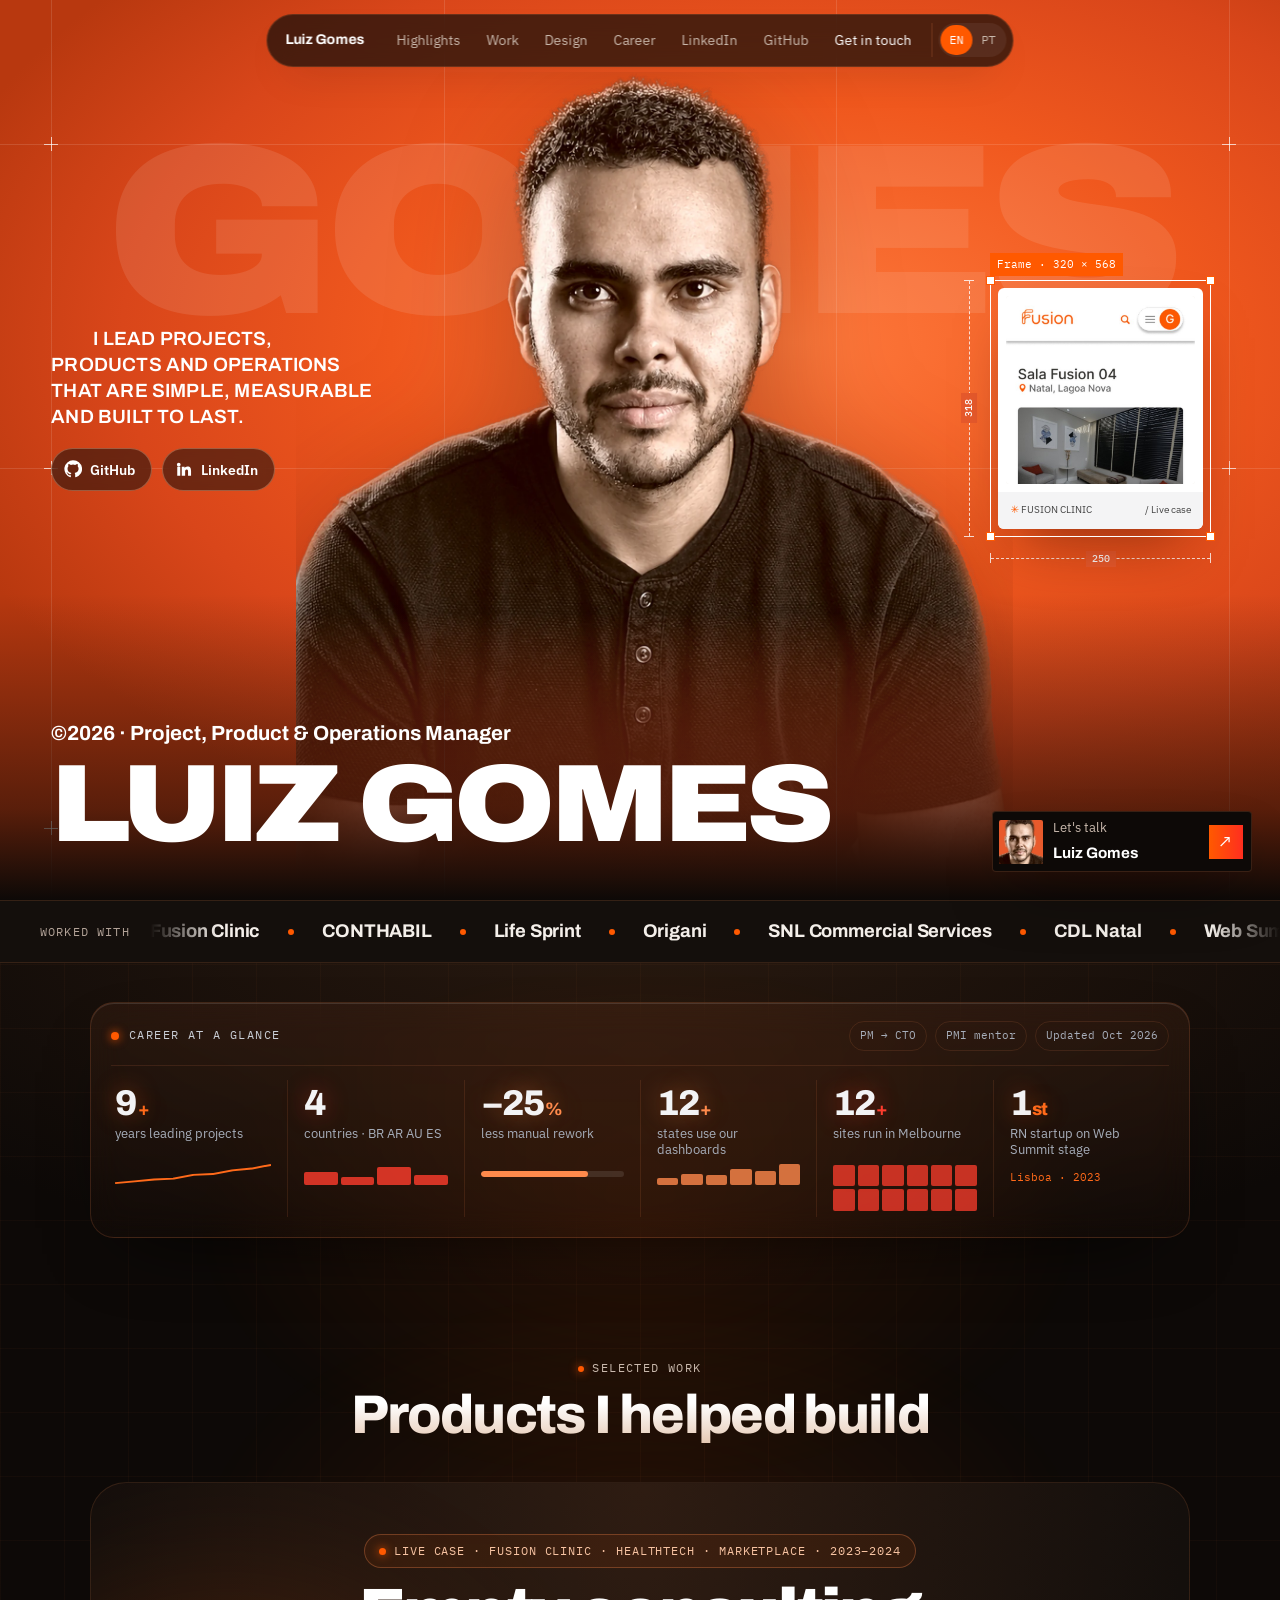
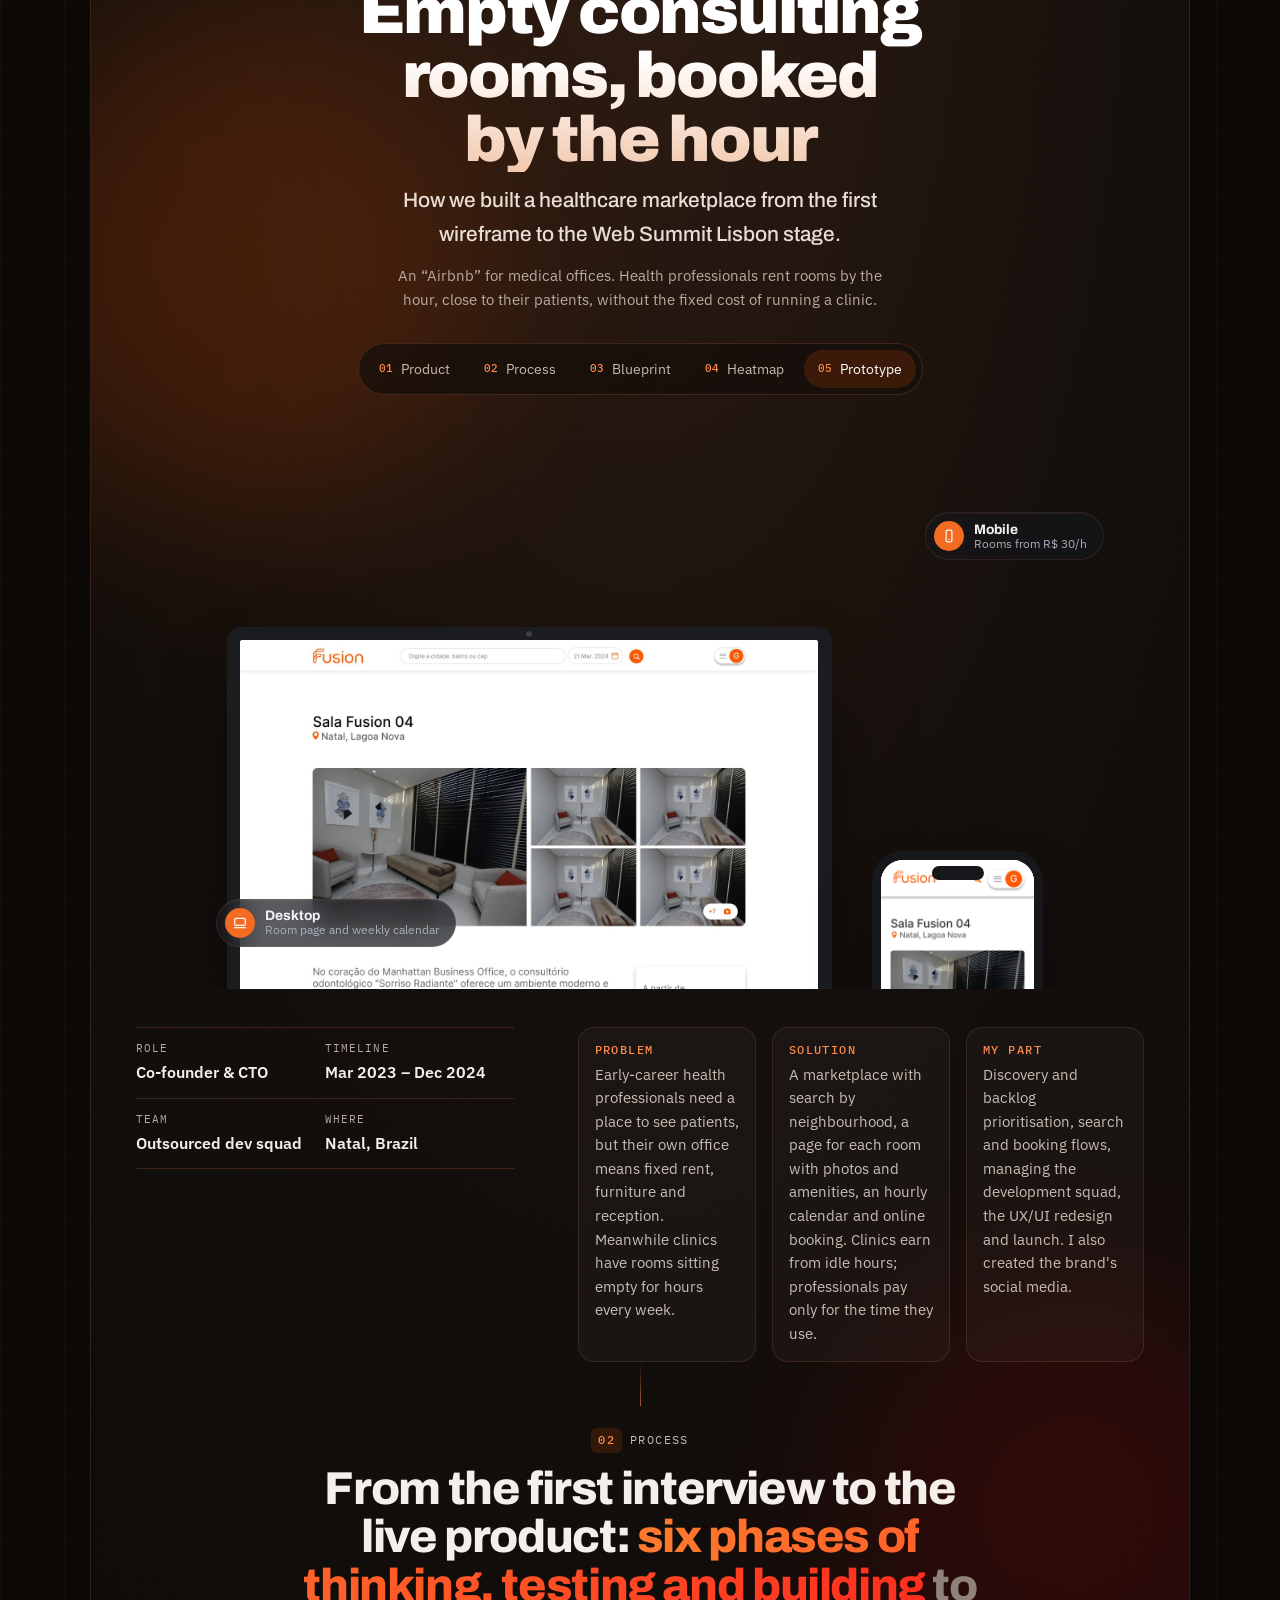
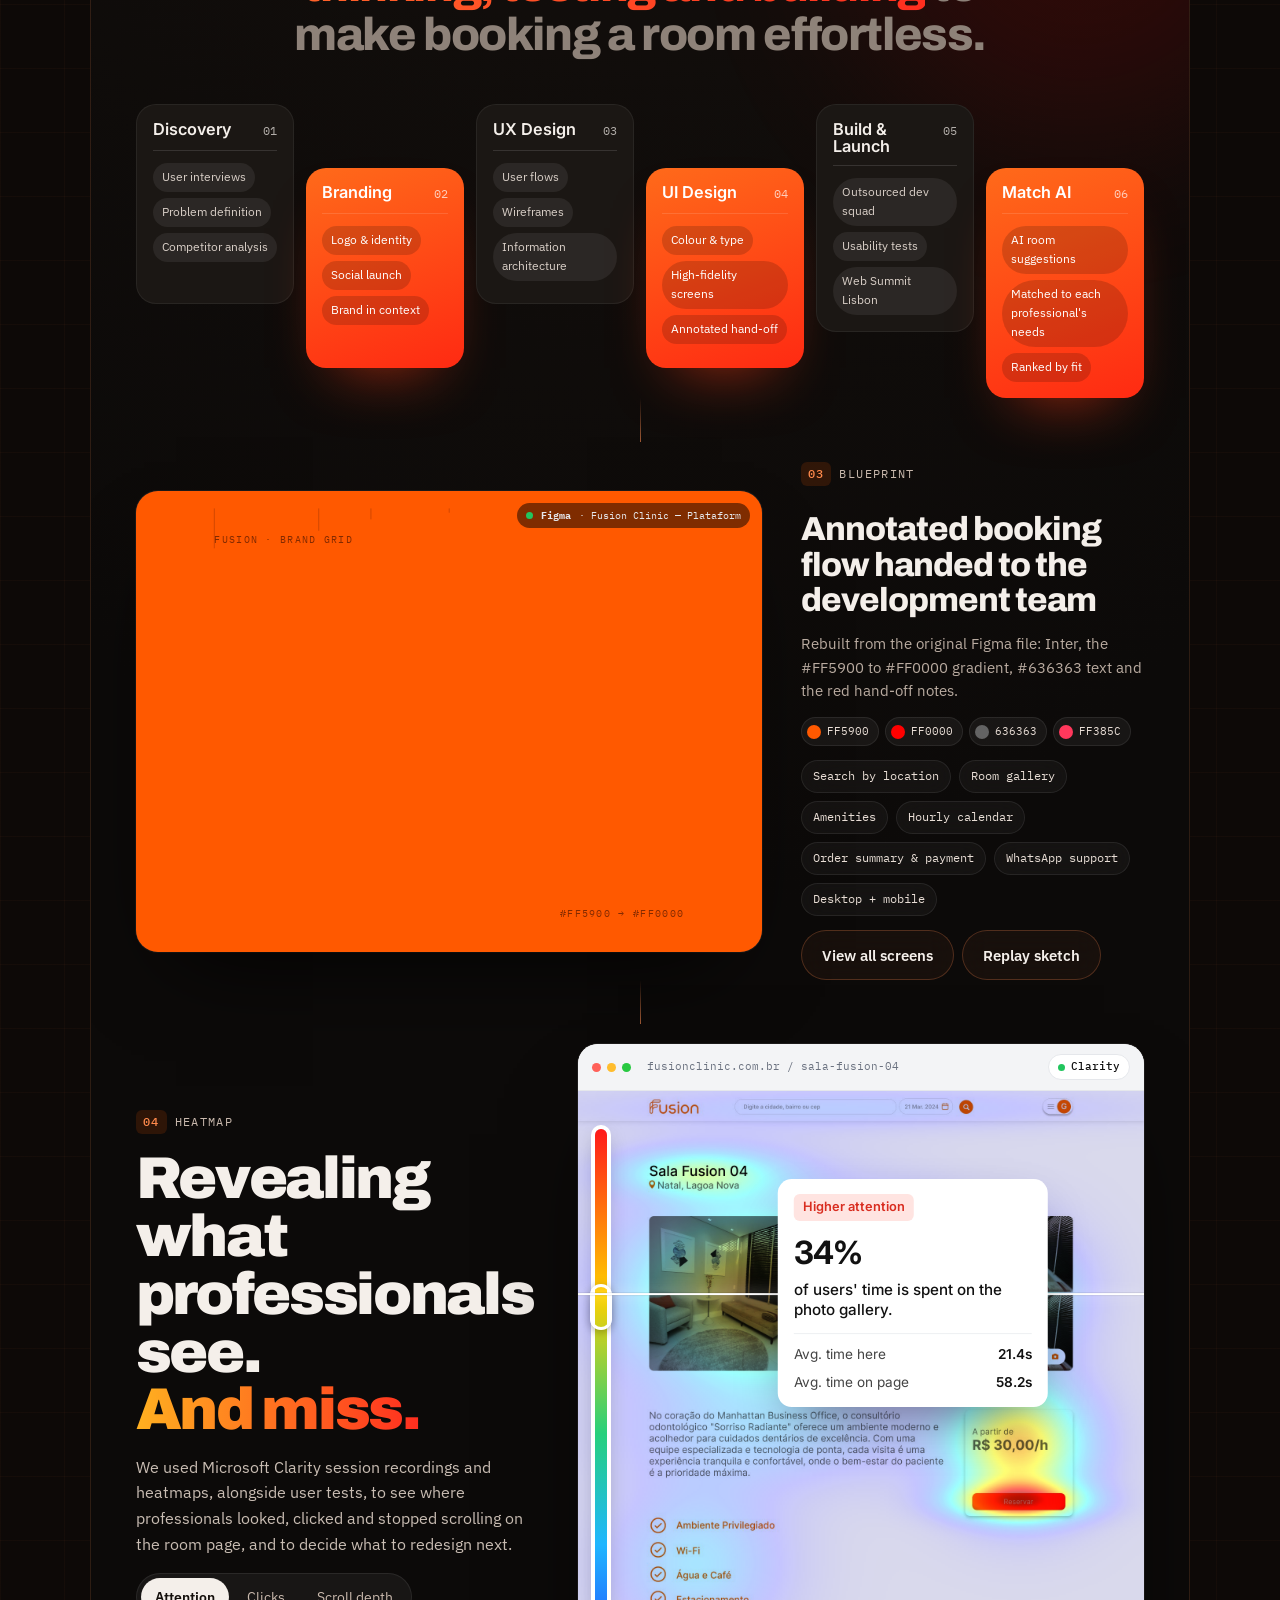
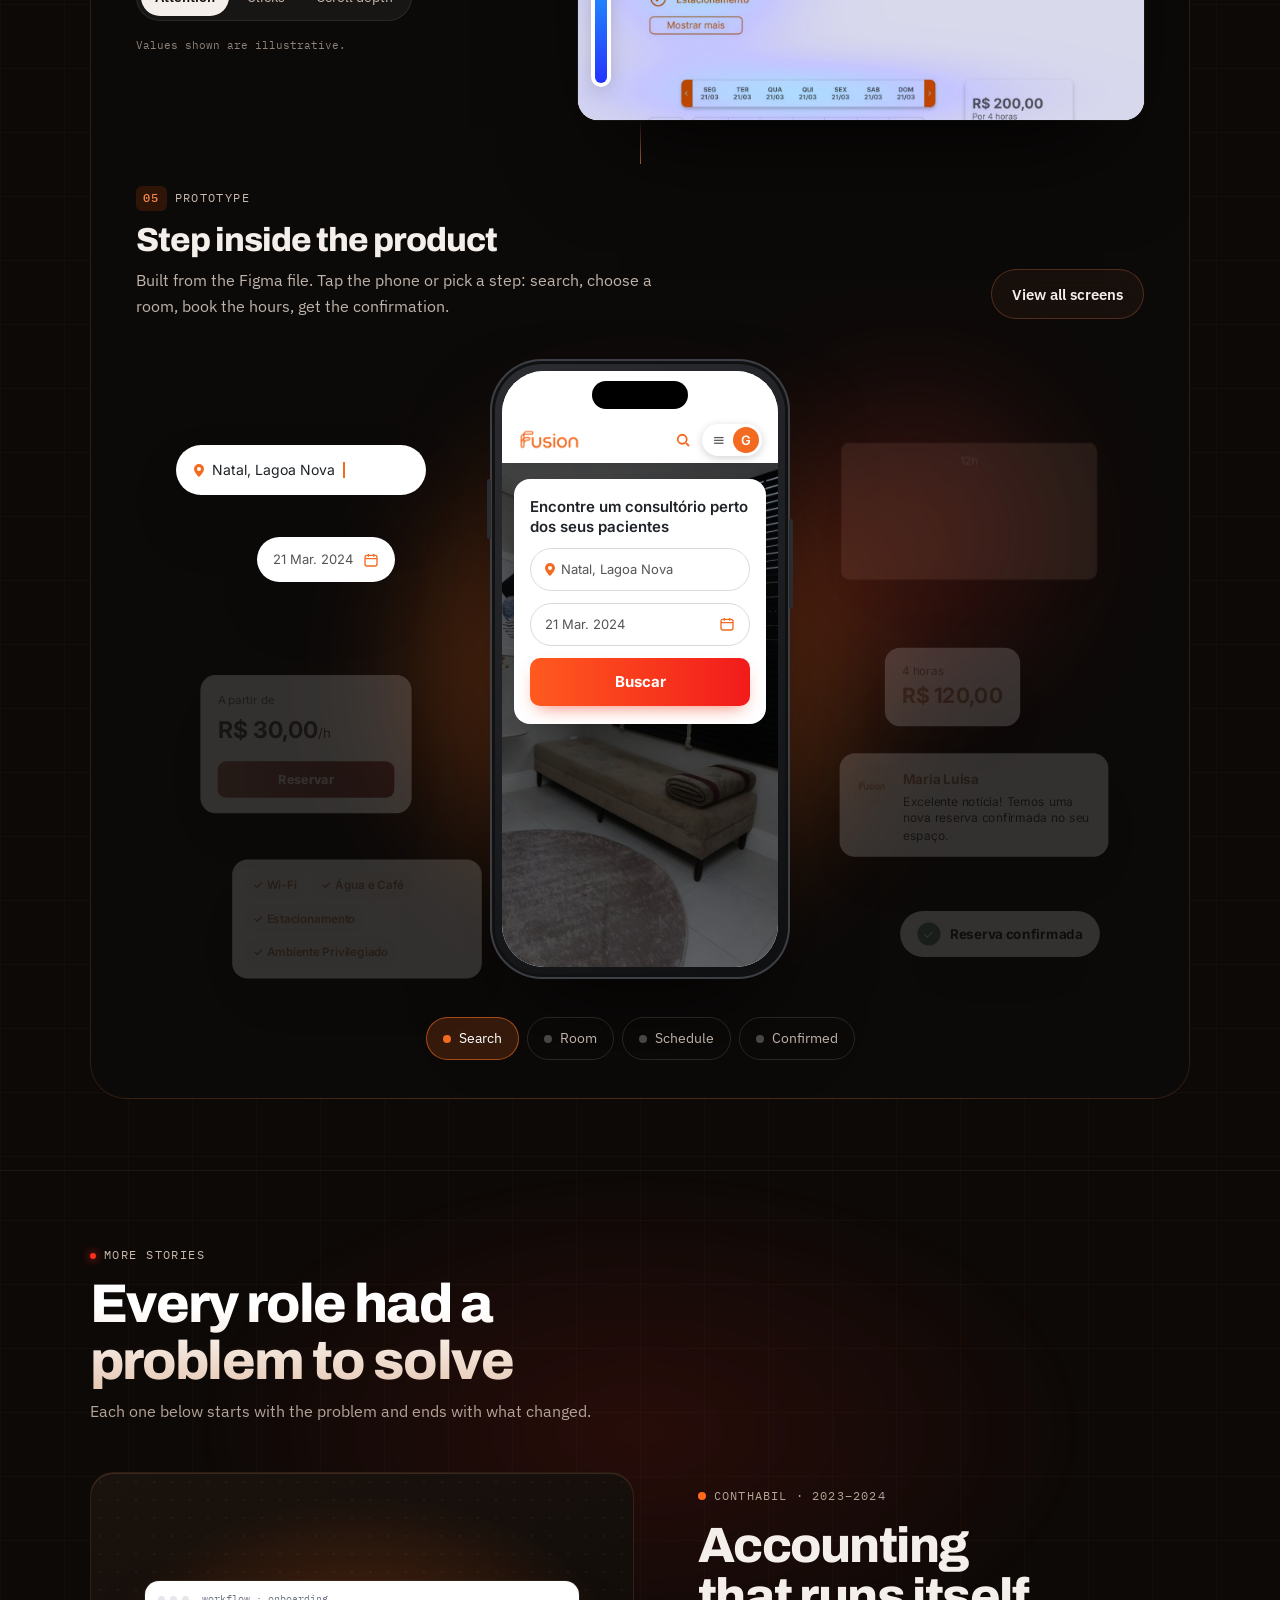
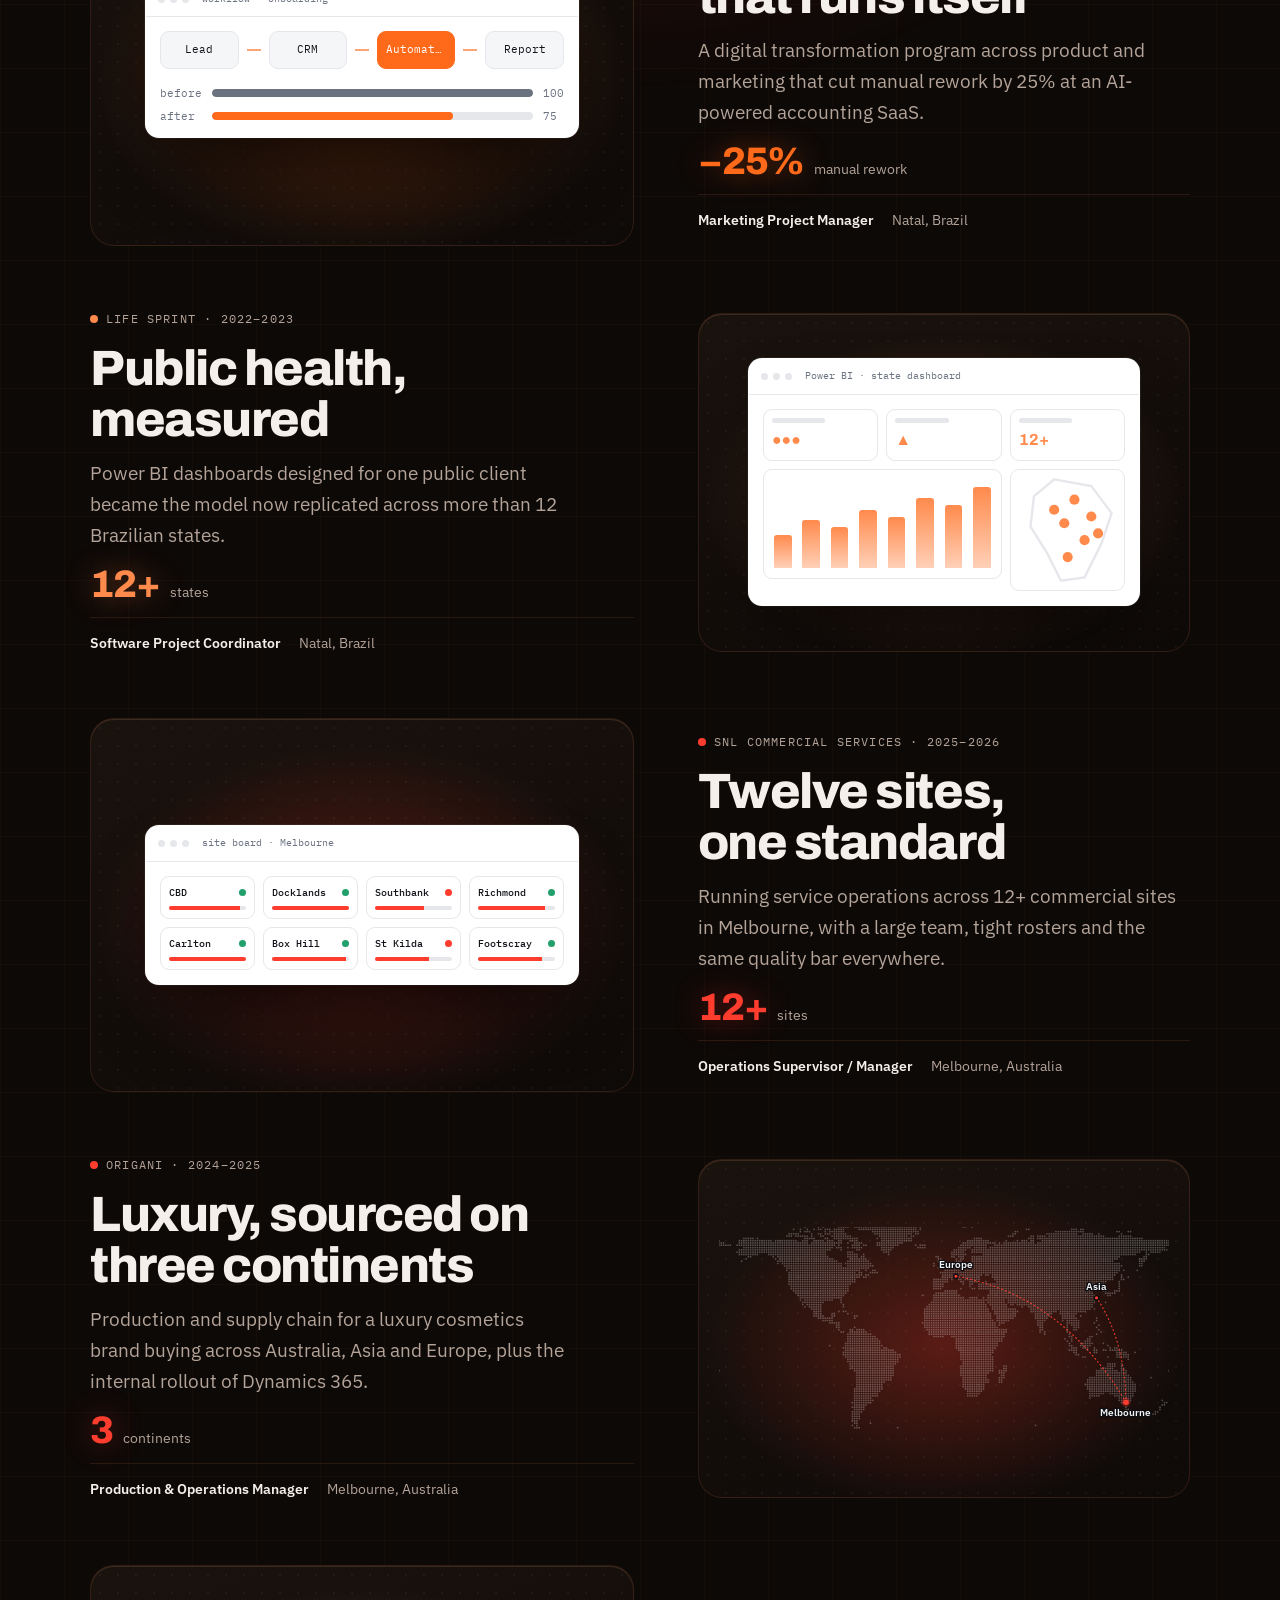
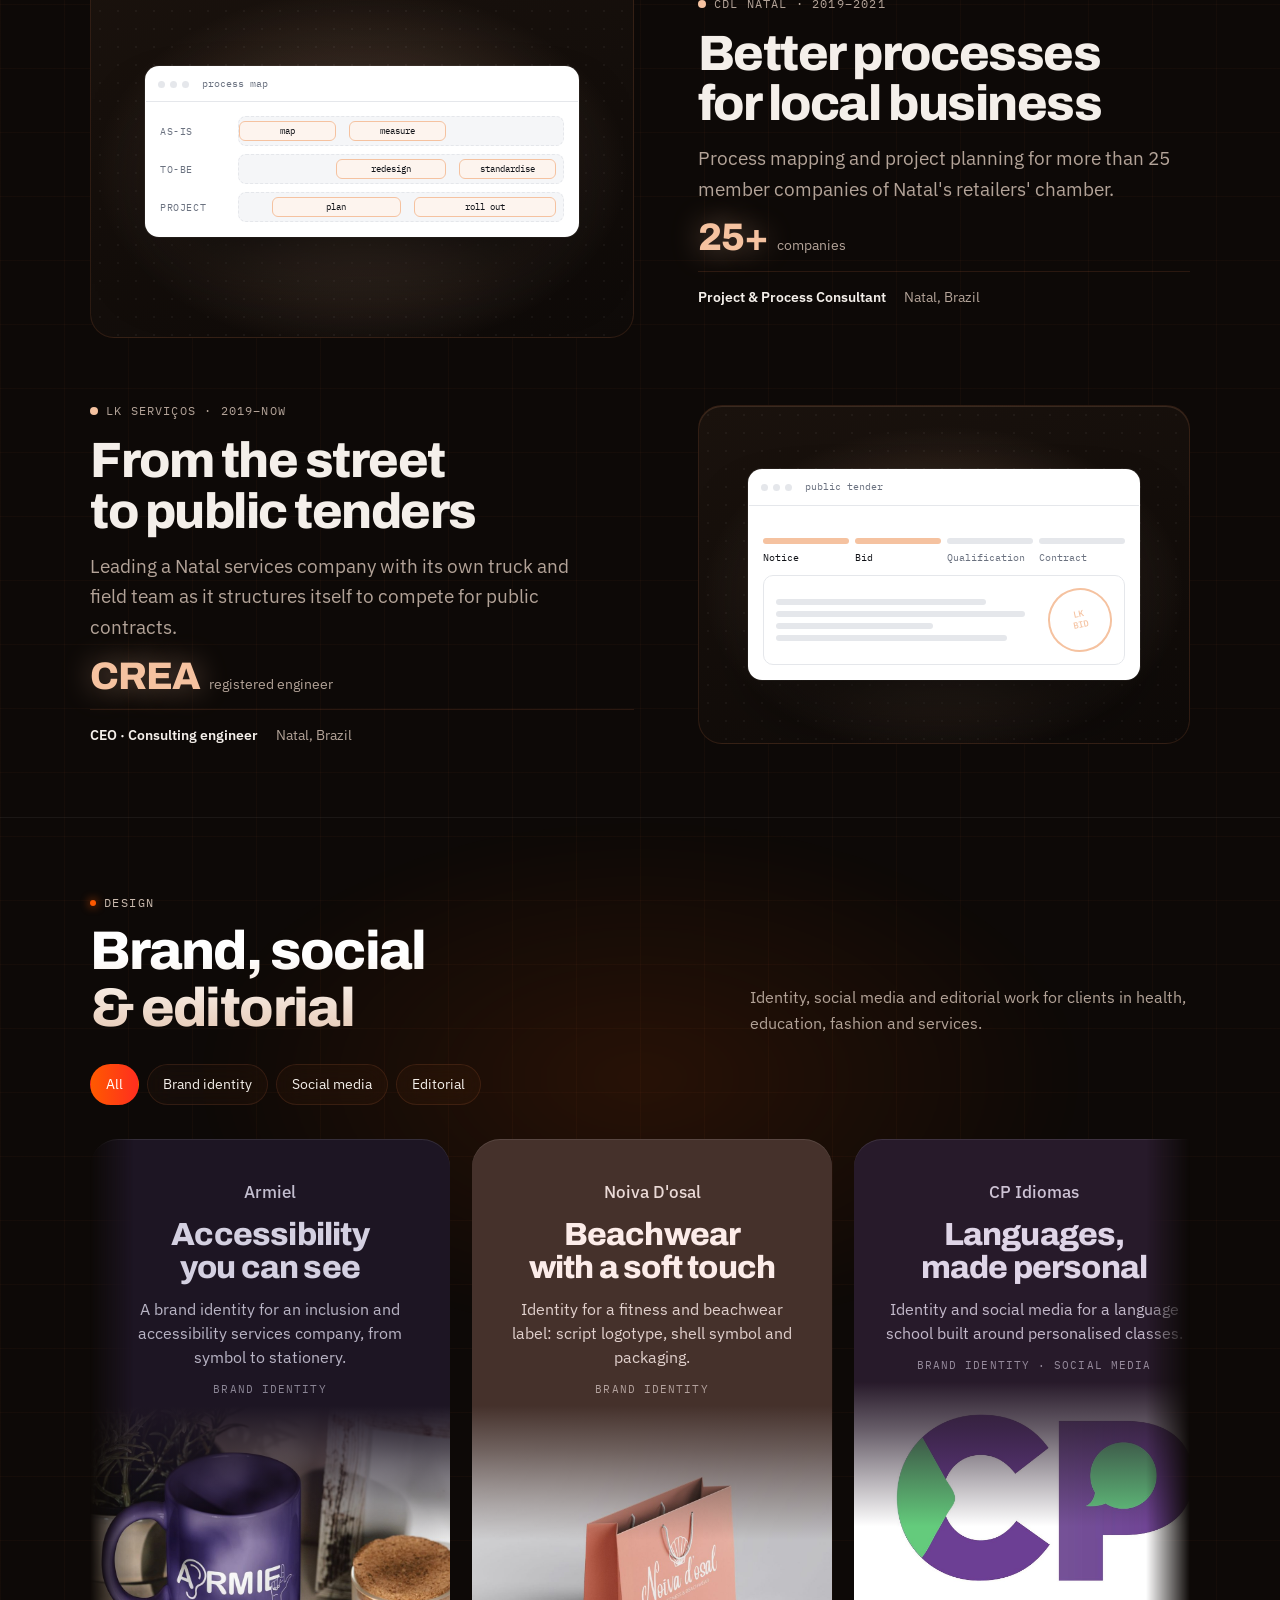
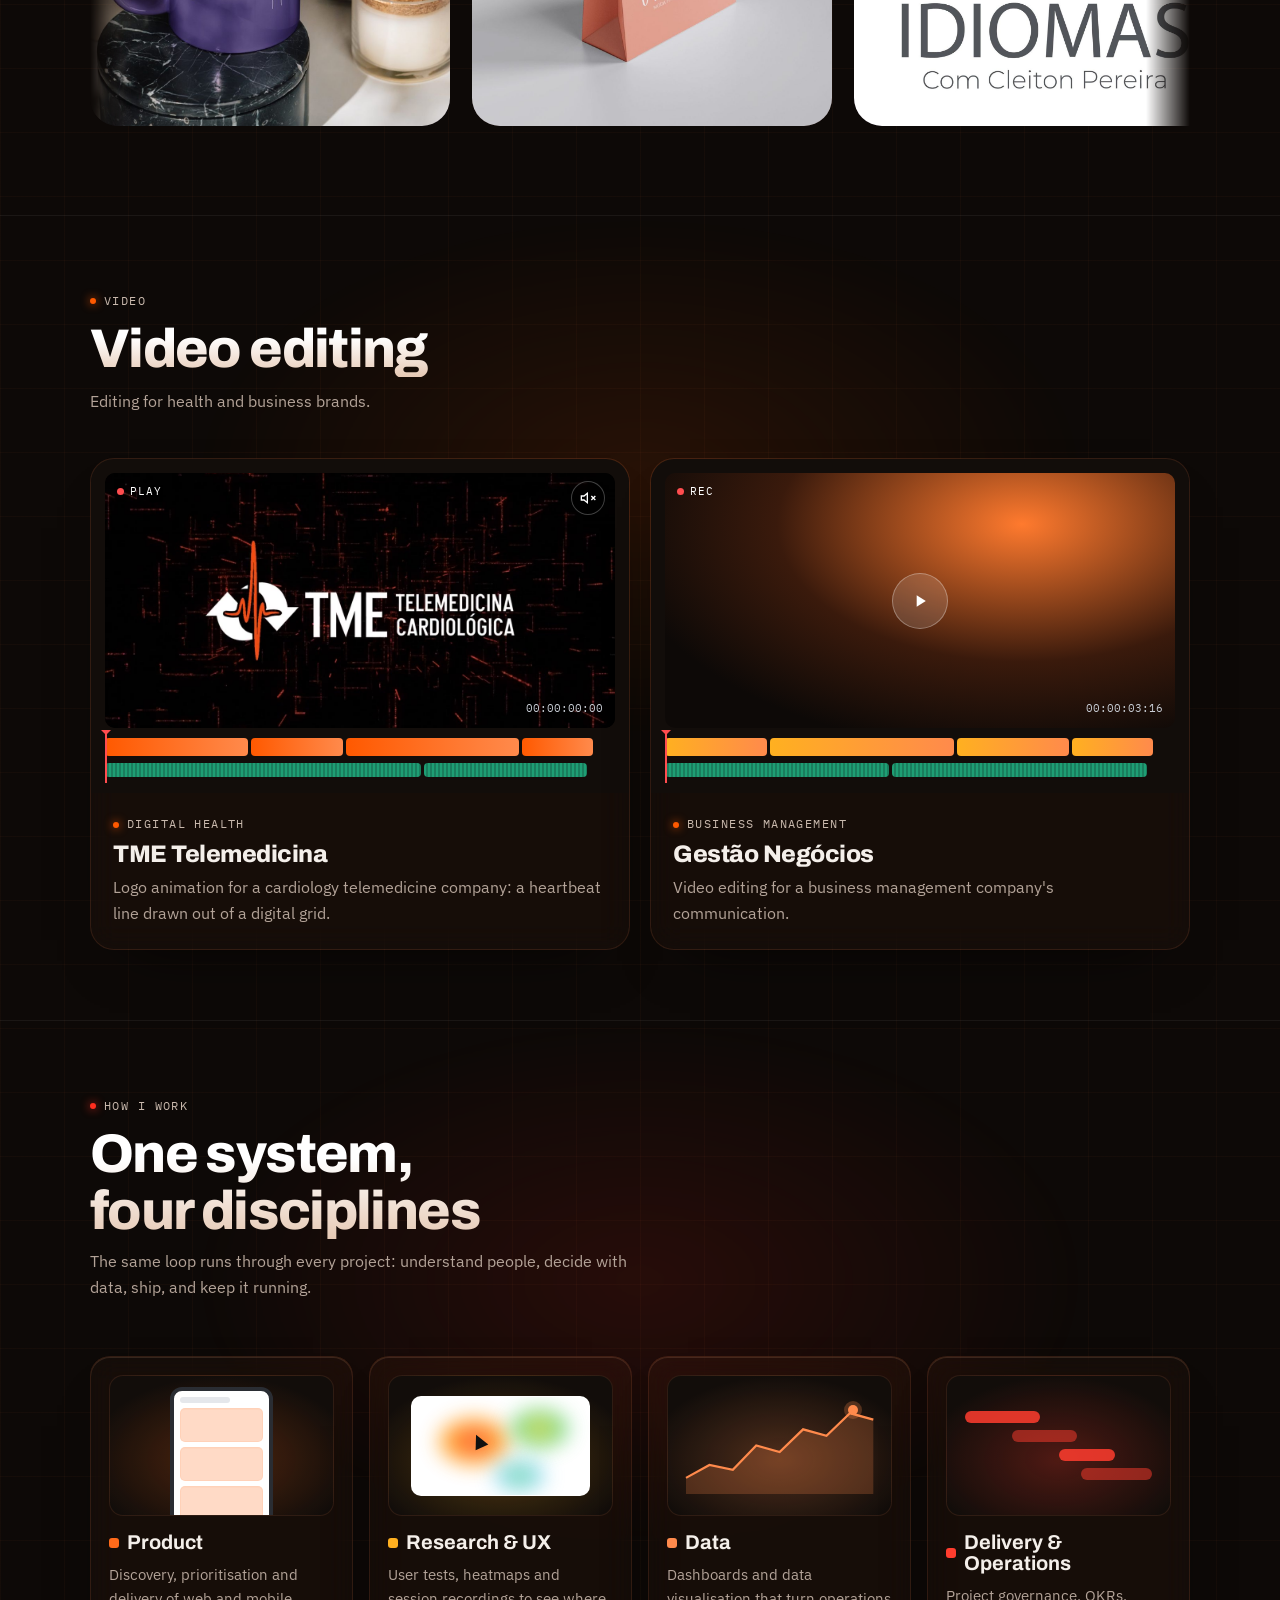
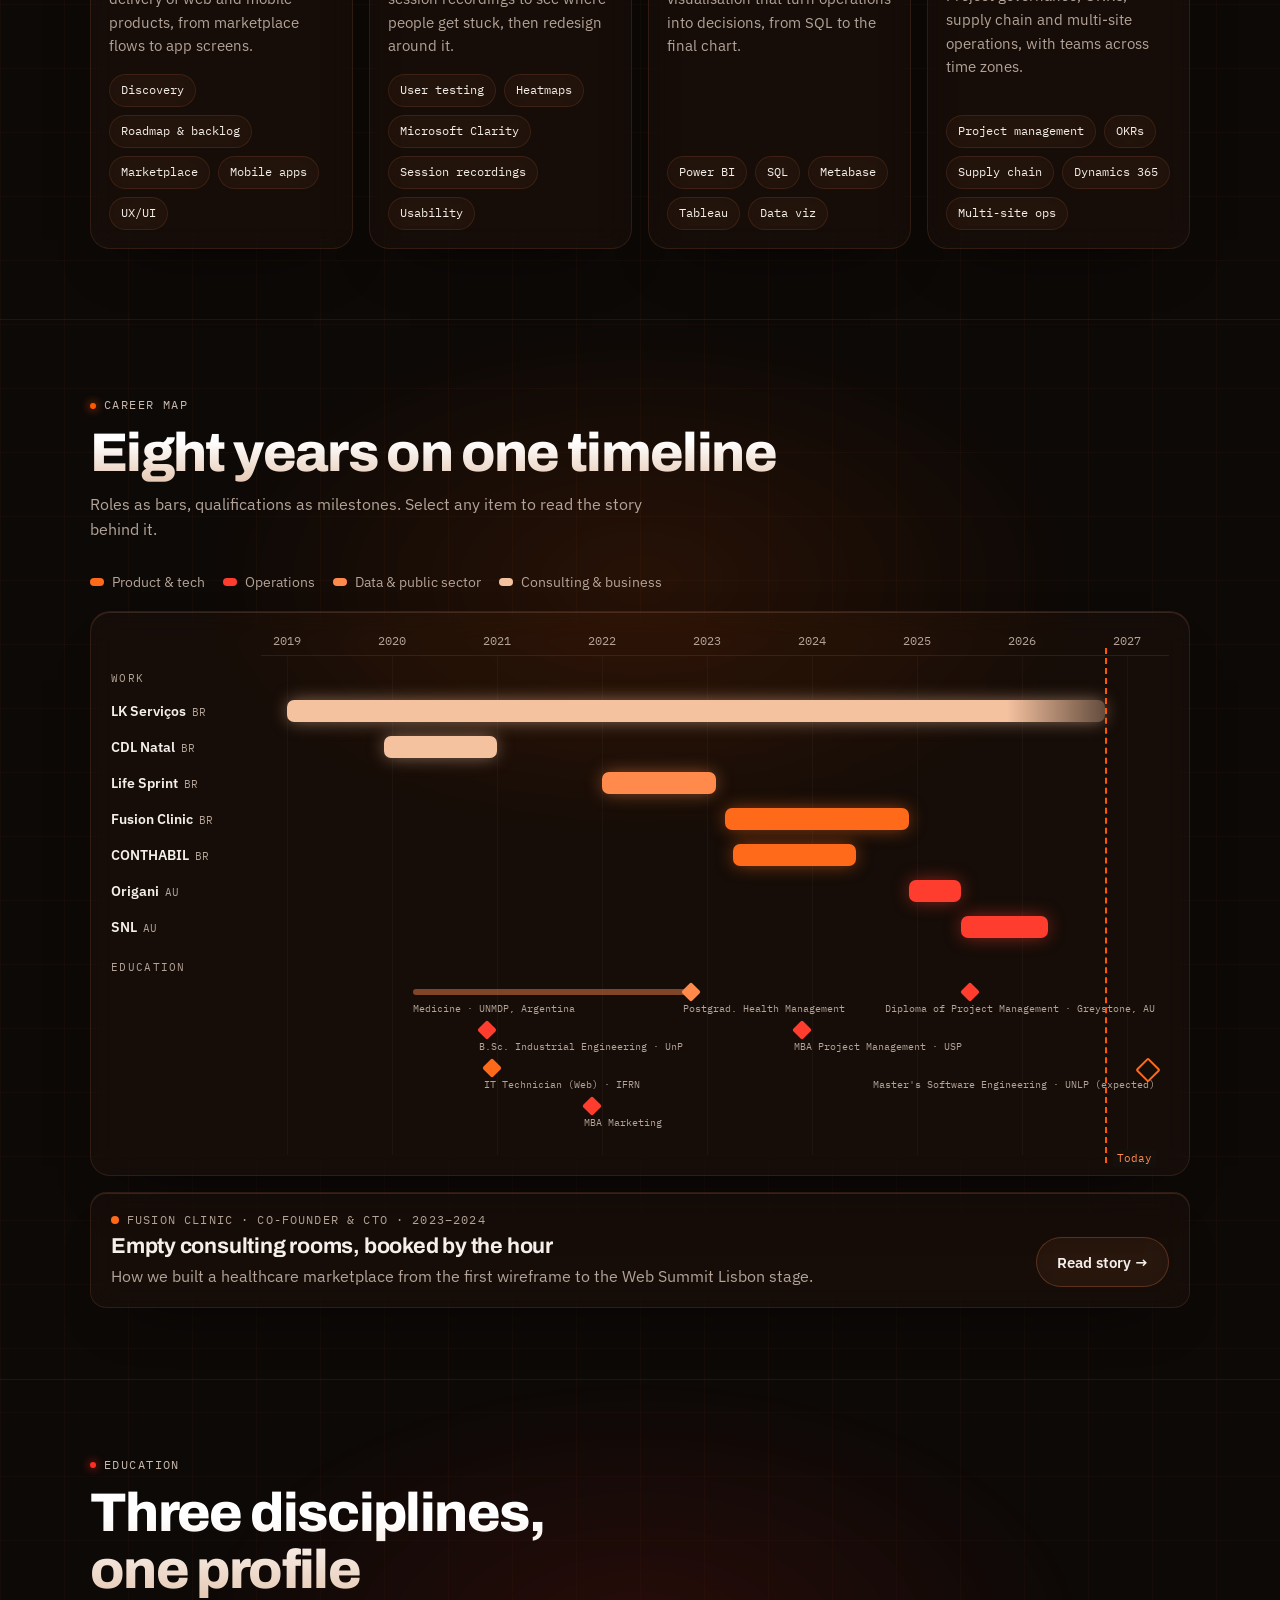
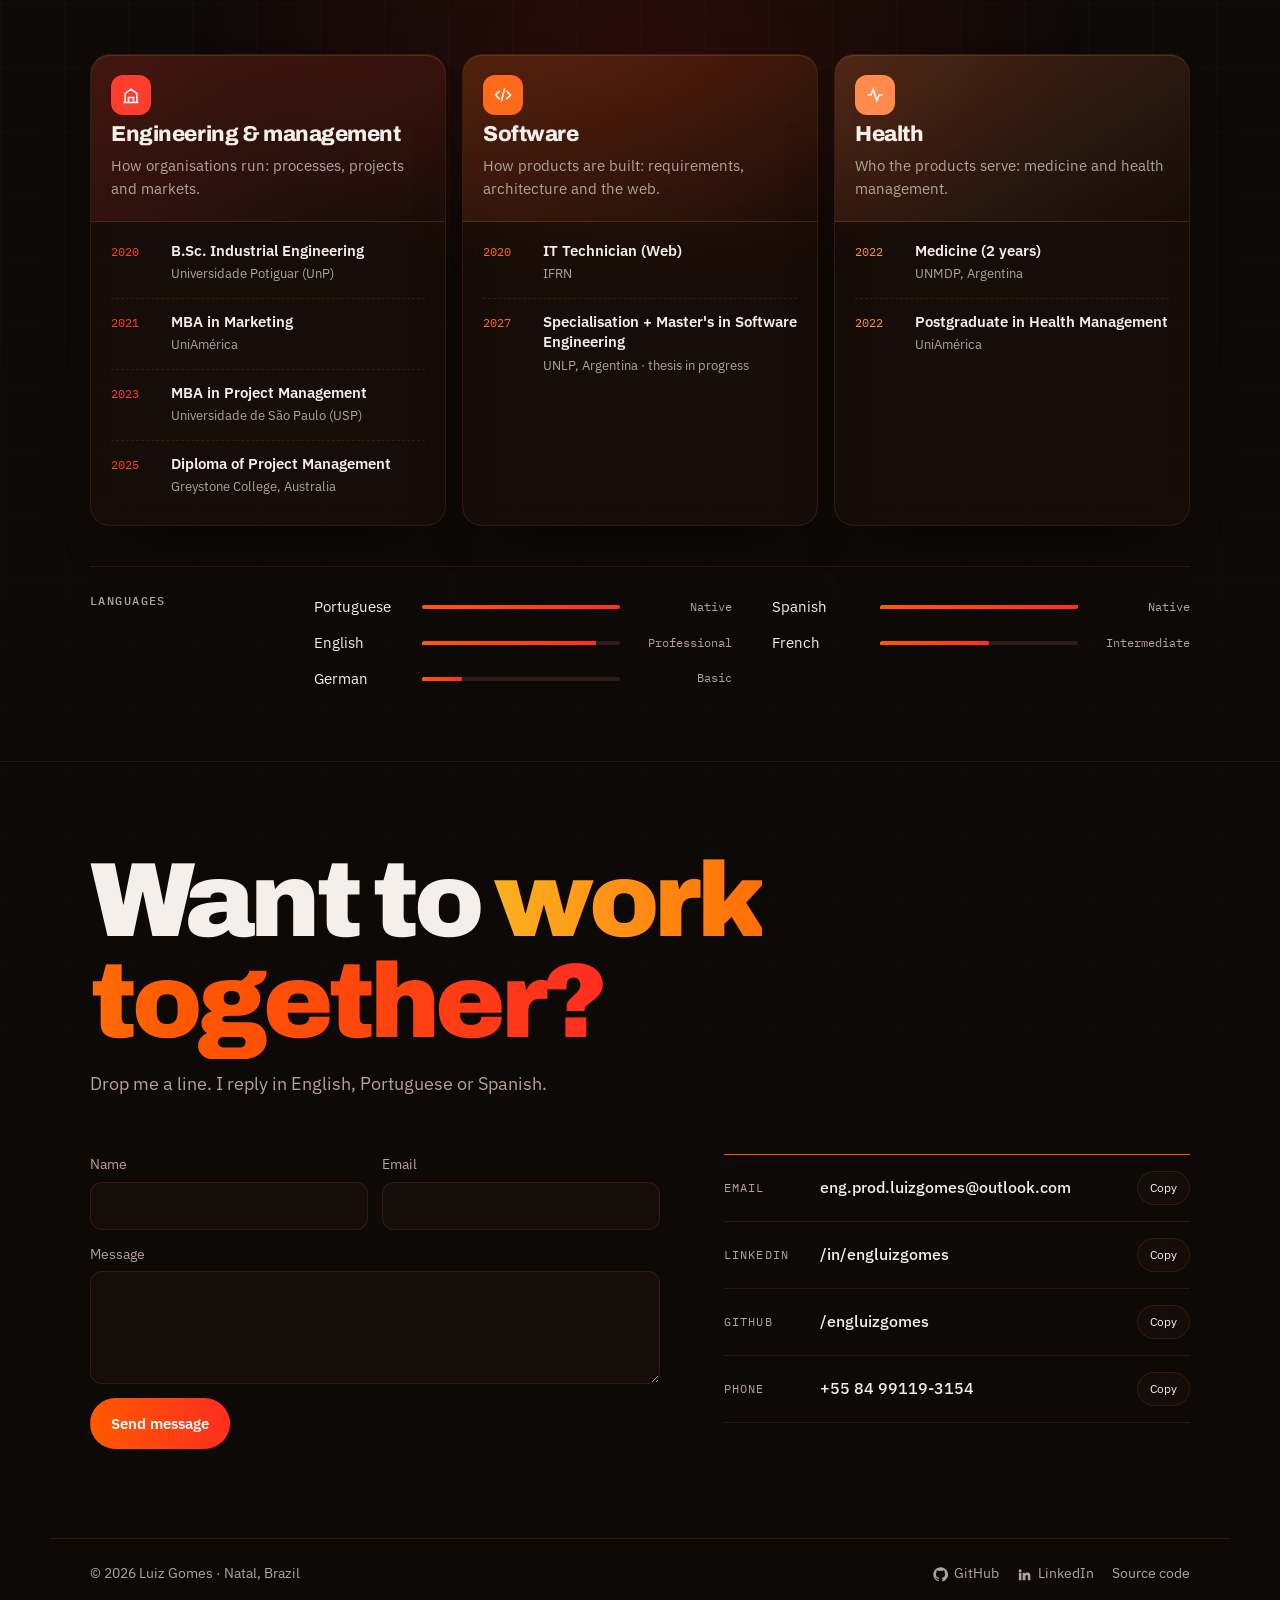
==== commit f9878813: "GitHub + LinkedIn buttons in hero, footer links and source code link Co-Authored-By: Claude Opus 5.5" ====
--- a/index.html
+++ b/index.html
@@ -66,7 +66,11 @@
     <img src="assets/img/luiz-orange.webp" width="1506" height="2069" alt="Luiz Gomes, portrait in a black henley shirt">
   </figure>
   <div class="h2-inner">
-    <p class="h2-tag" data-i18n="h2.tag">I lead projects, products and operations that are simple, measurable and built to last.</p>
+    <div class="h2-left"><p class="h2-tag" data-i18n="h2.tag">I lead projects, products and operations that are simple, measurable and built to last.</p>
+    <div class="h2-social">
+      <a href="https://github.com/engluizgomes" target="_blank" rel="noopener" aria-label="GitHub"><svg width="18" height="18" viewBox="0 0 24 24" fill="currentColor" aria-hidden="true"><path d="M12 .5a11.5 11.5 0 0 0-3.64 22.41c.58.1.79-.25.79-.56v-2c-3.2.7-3.88-1.37-3.88-1.37-.53-1.33-1.28-1.69-1.28-1.69-1.05-.71.08-.7.08-.7 1.16.08 1.77 1.19 1.77 1.19 1.03 1.77 2.7 1.26 3.36.96.1-.75.4-1.26.73-1.55-2.55-.29-5.24-1.28-5.24-5.69 0-1.26.45-2.29 1.19-3.1-.12-.29-.52-1.46.11-3.05 0 0 .97-.31 3.17 1.18a11 11 0 0 1 5.77 0c2.2-1.49 3.17-1.18 3.17-1.18.63 1.59.23 2.76.11 3.05.74.81 1.19 1.84 1.19 3.1 0 4.42-2.7 5.39-5.26 5.68.41.36.78 1.06.78 2.14v3.17c0 .31.21.67.8.56A11.5 11.5 0 0 0 12 .5z"/></svg><span>GitHub</span></a>
+      <a href="https://linkedin.com/in/engluizgomes" target="_blank" rel="noopener" aria-label="LinkedIn"><svg width="18" height="18" viewBox="0 0 24 24" fill="currentColor" aria-hidden="true"><path d="M4.98 3.5a2.5 2.5 0 1 1 0 5 2.5 2.5 0 0 1 0-5zM3 9h4v12H3zM9 9h3.8v1.7h.05c.53-1 1.83-2.05 3.77-2.05 4.03 0 4.78 2.65 4.78 6.1V21h-4v-5.4c0-1.3-.02-2.95-1.8-2.95-1.8 0-2.08 1.4-2.08 2.86V21H9z"/></svg><span>LinkedIn</span></a>
+    </div></div>
     <div class="h2-build">
       <a class="h2-card" href="#work" aria-label="Fusion Clinic case study">
         <span class="h2-shot"><img src="assets/img/fusion-mobile-book.jpg" alt="" loading="eager"></span>
@@ -456,7 +460,7 @@
 </section>
 </main>
 
-<footer class="site-foot wrap"><span>© 2026 Luiz Gomes</span><span data-i18n="foot">Natal, Brazil</span></footer>
+<footer class="site-foot wrap"><span>© 2026 Luiz Gomes · <span data-i18n="foot">Natal, Brazil</span></span><span class="foot-links"><a href="https://github.com/engluizgomes" target="_blank" rel="noopener"><svg width="18" height="18" viewBox="0 0 24 24" fill="currentColor" aria-hidden="true"><path d="M12 .5a11.5 11.5 0 0 0-3.64 22.41c.58.1.79-.25.79-.56v-2c-3.2.7-3.88-1.37-3.88-1.37-.53-1.33-1.28-1.69-1.28-1.69-1.05-.71.08-.7.08-.7 1.16.08 1.77 1.19 1.77 1.19 1.03 1.77 2.7 1.26 3.36.96.1-.75.4-1.26.73-1.55-2.55-.29-5.24-1.28-5.24-5.69 0-1.26.45-2.29 1.19-3.1-.12-.29-.52-1.46.11-3.05 0 0 .97-.31 3.17 1.18a11 11 0 0 1 5.77 0c2.2-1.49 3.17-1.18 3.17-1.18.63 1.59.23 2.76.11 3.05.74.81 1.19 1.84 1.19 3.1 0 4.42-2.7 5.39-5.26 5.68.41.36.78 1.06.78 2.14v3.17c0 .31.21.67.8.56A11.5 11.5 0 0 0 12 .5z"/></svg> GitHub</a><a href="https://linkedin.com/in/engluizgomes" target="_blank" rel="noopener"><svg width="18" height="18" viewBox="0 0 24 24" fill="currentColor" aria-hidden="true"><path d="M4.98 3.5a2.5 2.5 0 1 1 0 5 2.5 2.5 0 0 1 0-5zM3 9h4v12H3zM9 9h3.8v1.7h.05c.53-1 1.83-2.05 3.77-2.05 4.03 0 4.78 2.65 4.78 6.1V21h-4v-5.4c0-1.3-.02-2.95-1.8-2.95-1.8 0-2.08 1.4-2.08 2.86V21H9z"/></svg> LinkedIn</a><a href="https://github.com/engluizgomes/luiz-gomes-portfolio" target="_blank" rel="noopener" data-i18n="foot.src">Source code</a></span></footer>
 </div>
 
 <a class="h2-talk" id="talk" href="#contact">
--- a/css/style.css
+++ b/css/style.css
@@ -1577,3 +1577,15 @@
   .h2-talk .h2-tt{display:none}
   .h2-talk,.h2-talk.is-mini{gap:6px;padding:5px;bottom:calc(env(safe-area-inset-bottom,0px) + 14px)}
 }
+/* GitHub / LinkedIn in hero + footer */
+.h2-left{grid-column:1;grid-row:2;align-self:center;display:grid;gap:18px;justify-items:start}
+.h2-left .h2-tag{grid-row:auto;margin:0}
+.h2-social{display:flex;gap:10px}
+.h2-social a{display:inline-flex;align-items:center;gap:8px;padding:9px 16px 9px 12px;border-radius:999px;background:rgba(20,14,11,.55);border:1px solid rgba(255,190,150,.35);color:#fff;text-decoration:none;font-size:.9rem;font-weight:600;backdrop-filter:blur(8px);transition:background .25s,transform .25s}
+.h2-social a:hover{background:#0D0907;transform:translateY(-2px)}
+.foot-links{display:flex;gap:18px;flex-wrap:wrap}
+.foot-links a{display:inline-flex;align-items:center;gap:6px;color:inherit;text-decoration:none}
+.foot-links a:hover{color:#FF8A4C}
+.foot-links svg{width:15px;height:15px}
+@media (max-width:900px){.h2-left{order:2;gap:14px}.h2-left .h2-tag{order:0}.h2-social a{padding:8px 14px 8px 10px;font-size:.85rem}}
+@media (max-width:900px){.h2-left{justify-self:stretch;padding:0;margin:0}.h2-inner > .h2-left{align-self:stretch}}
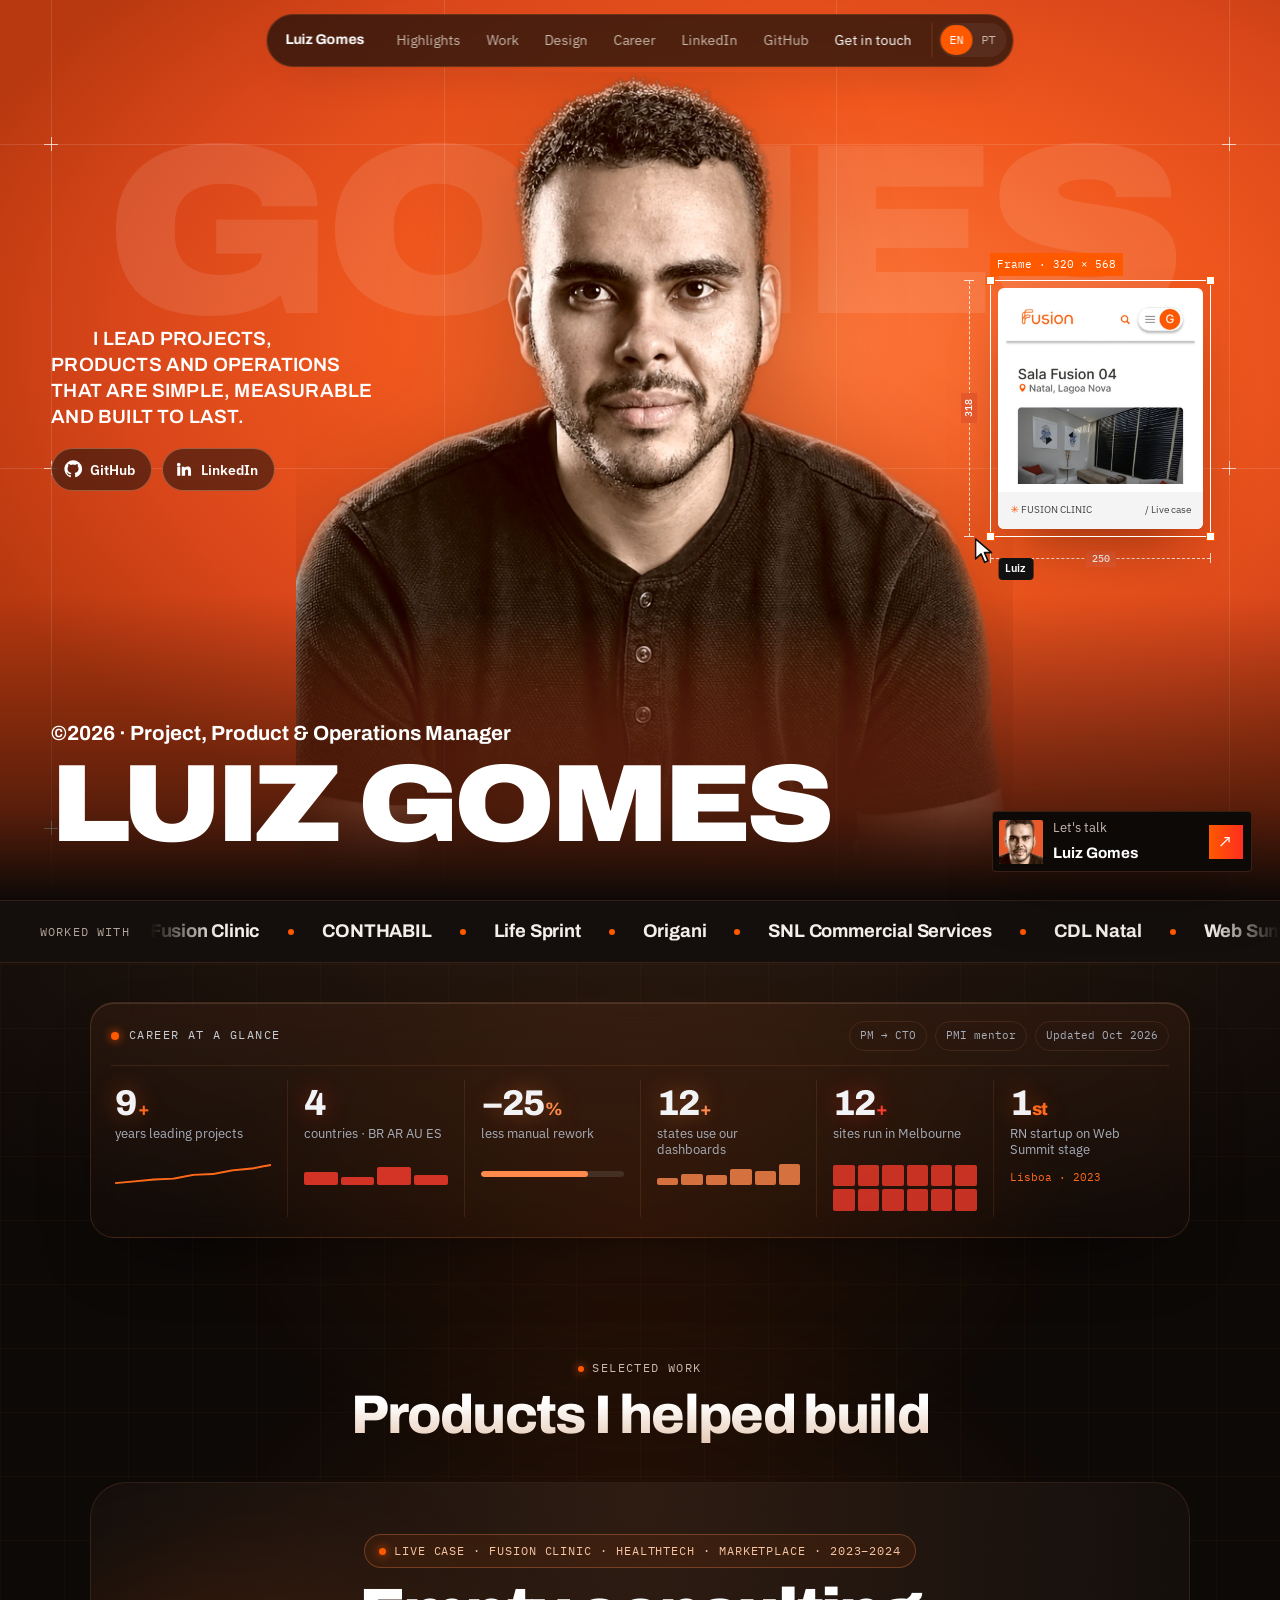
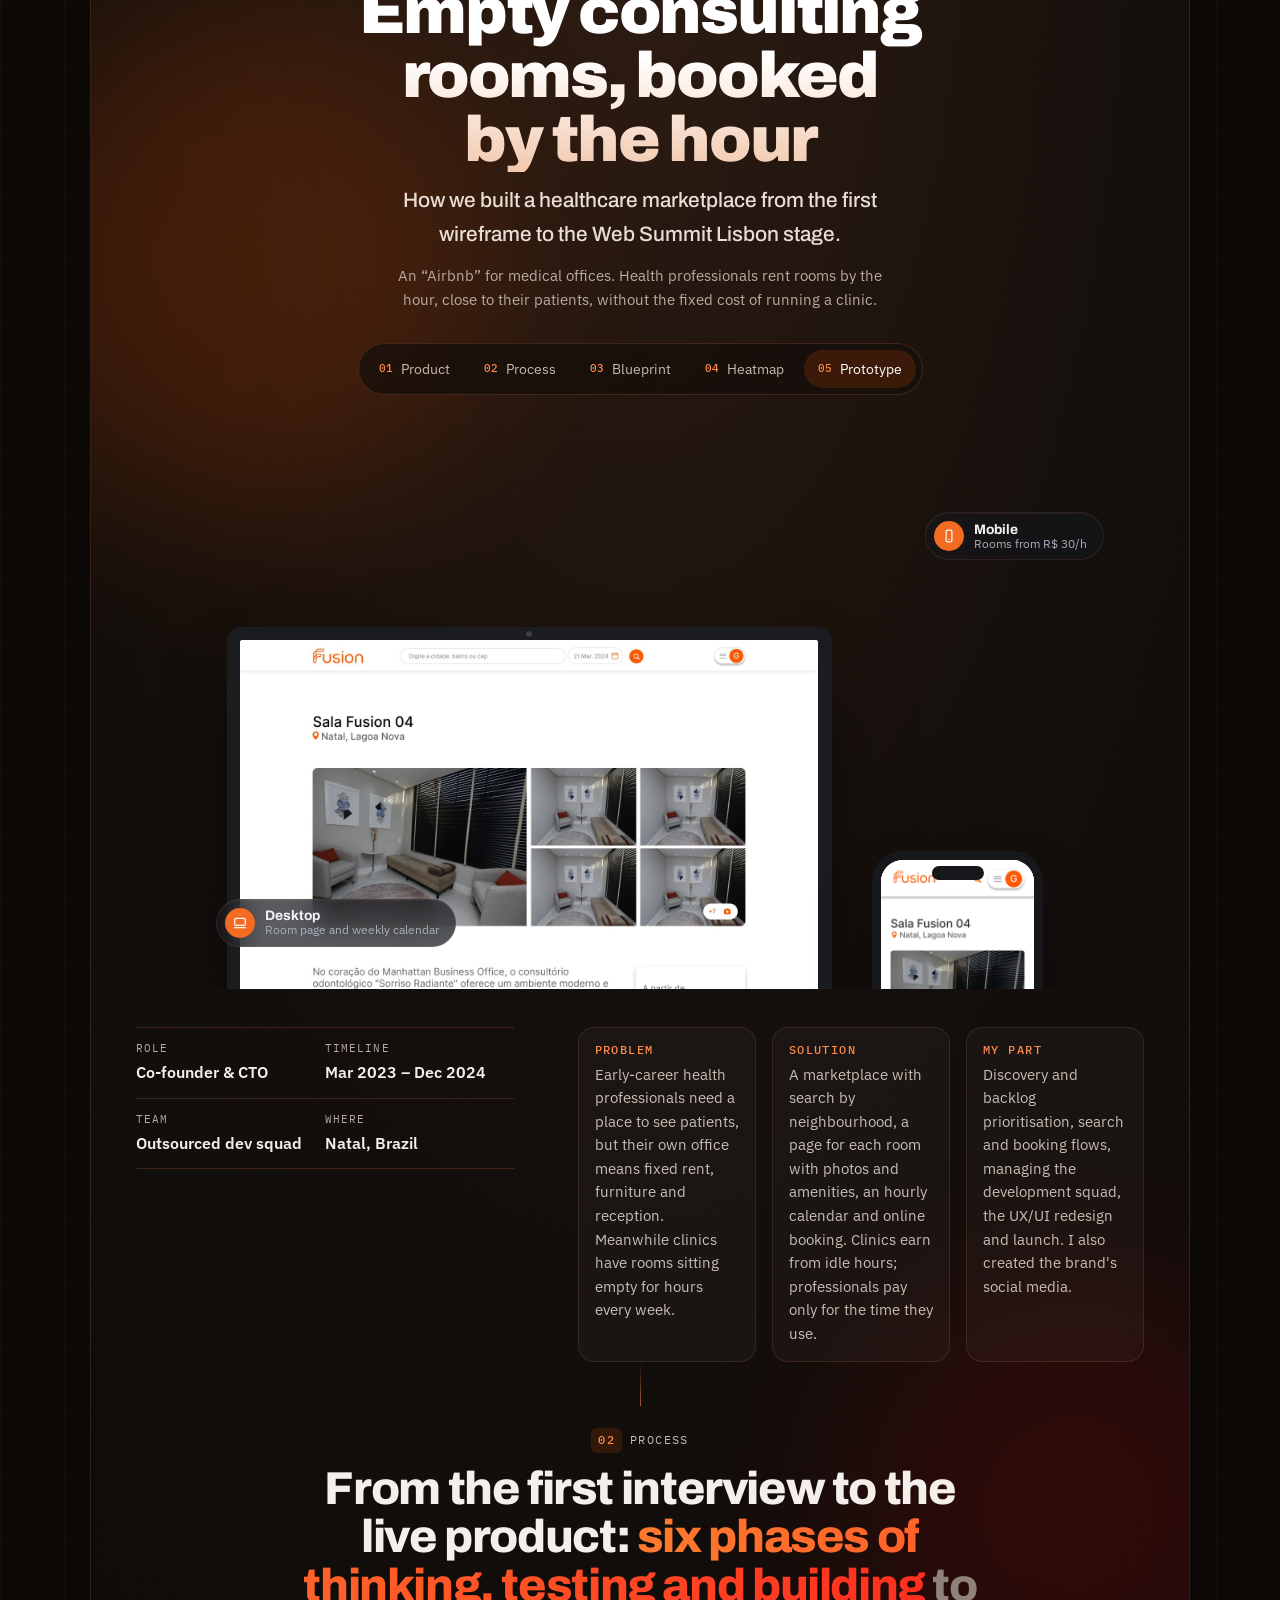
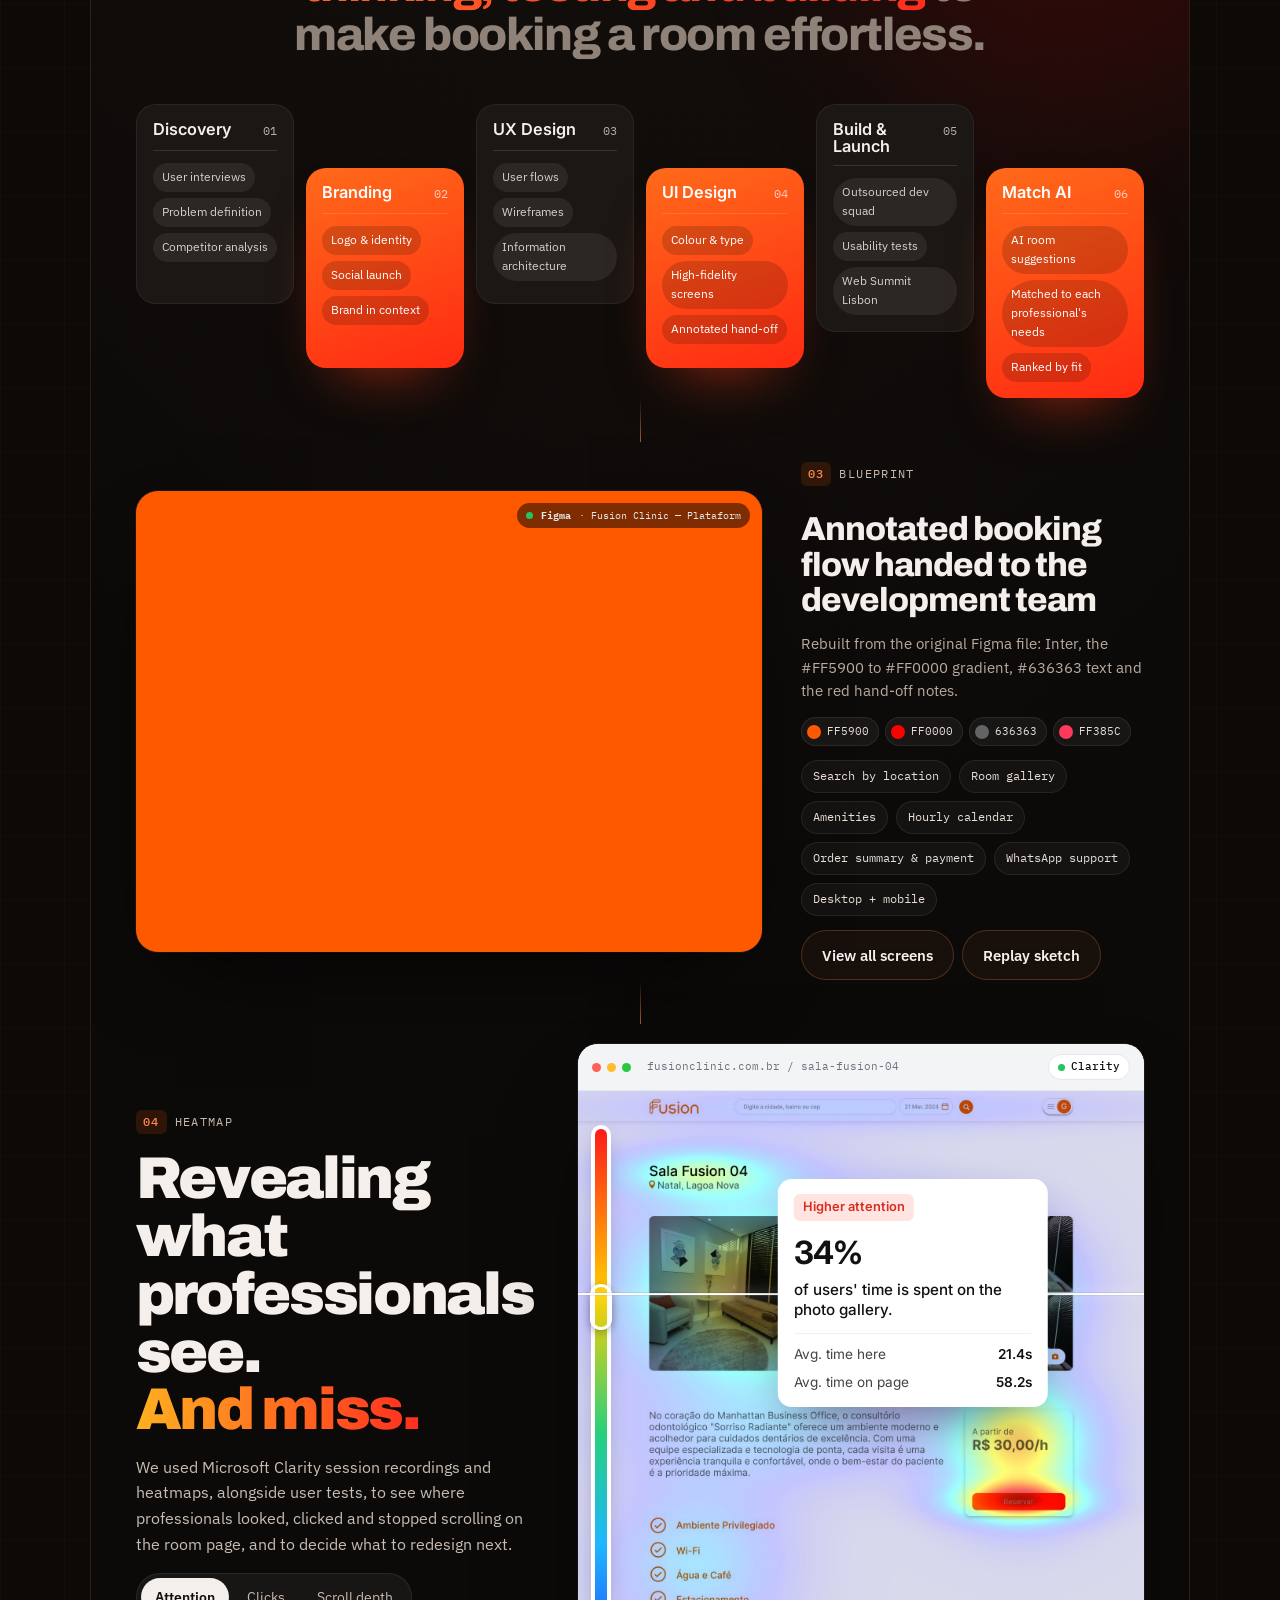
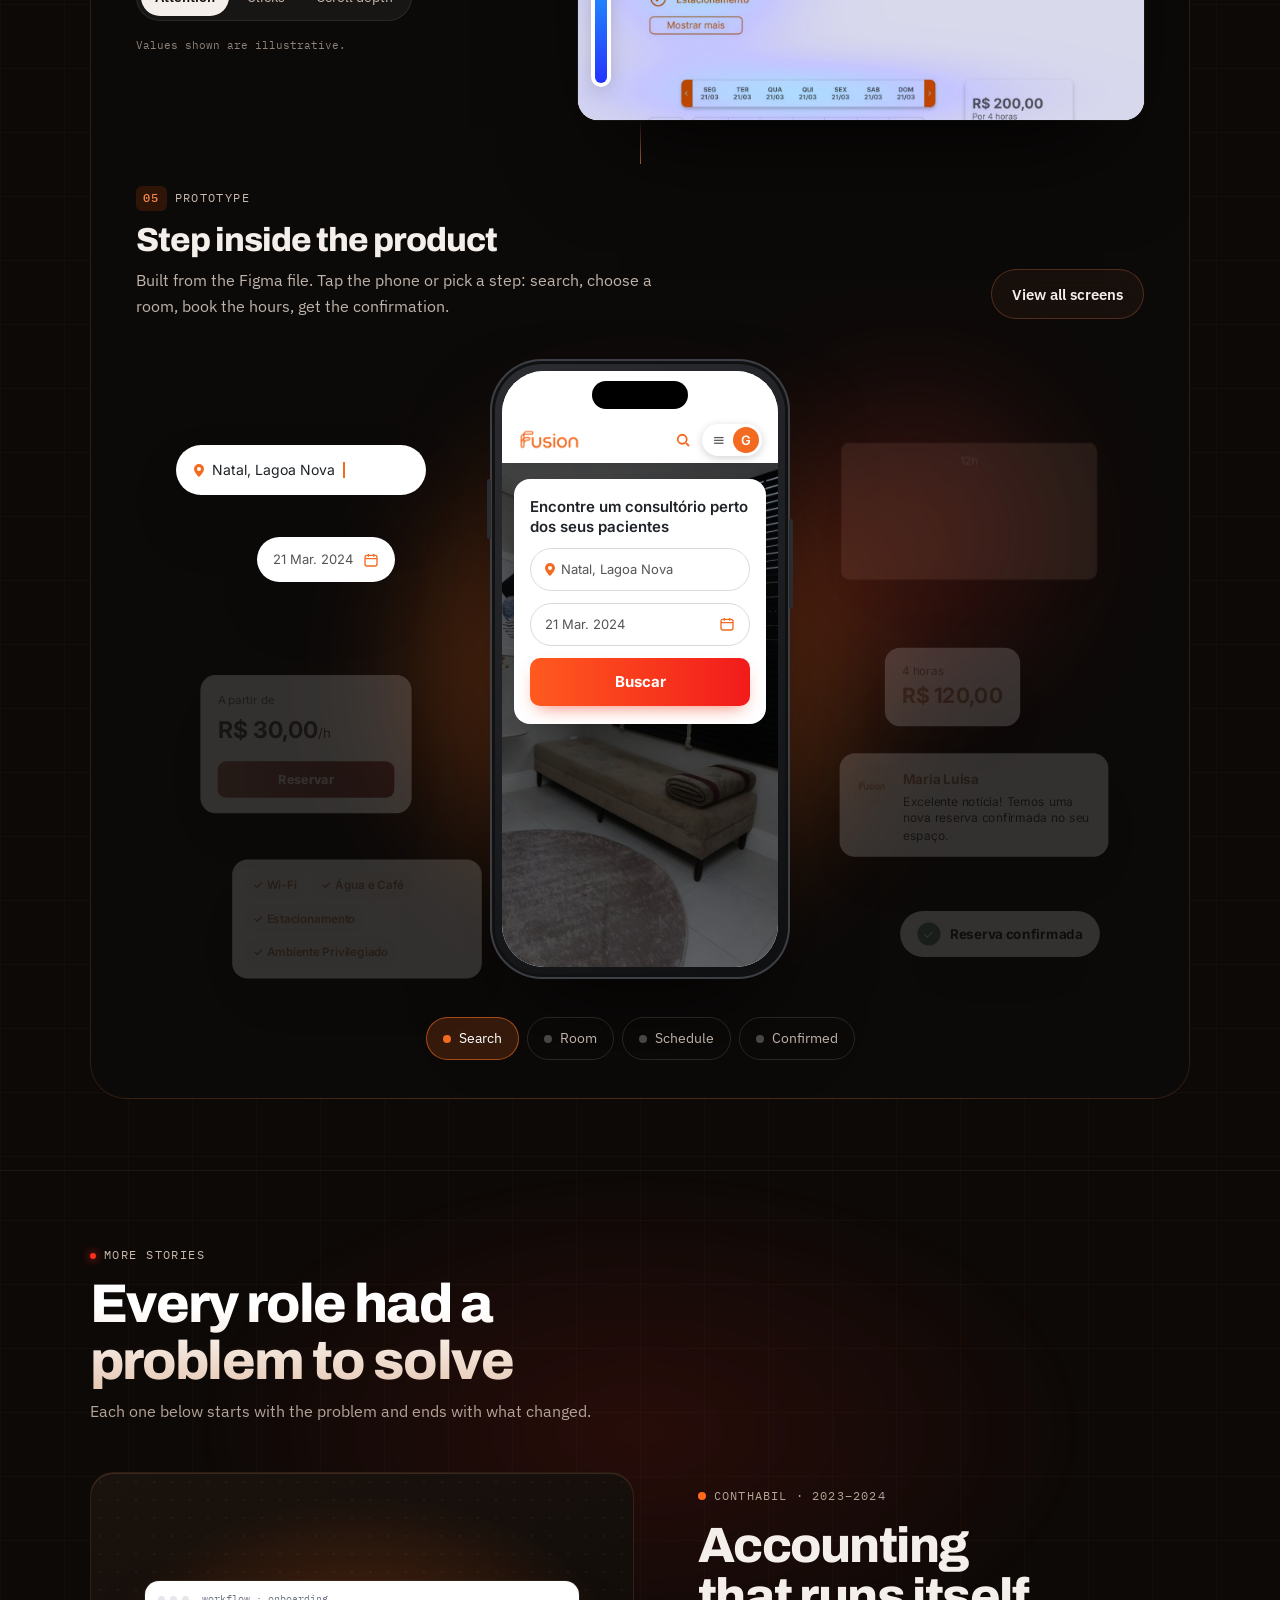
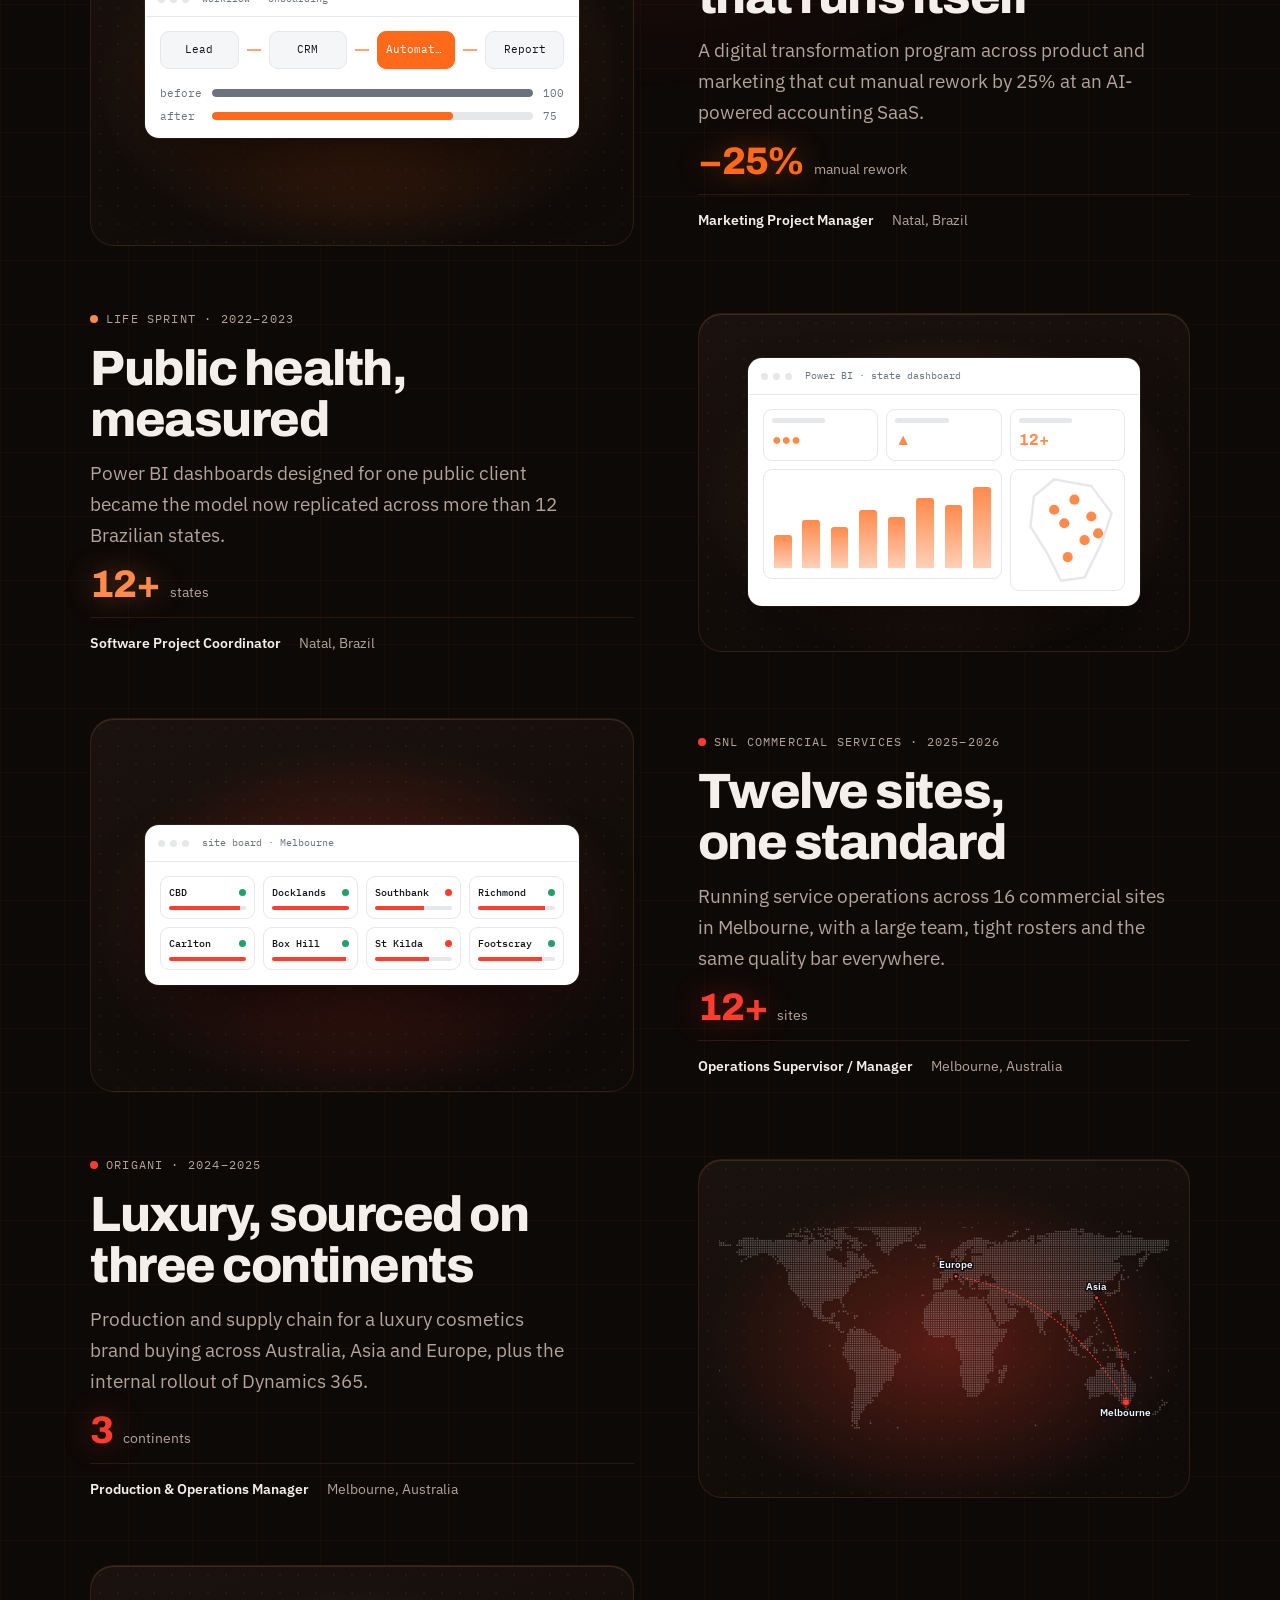
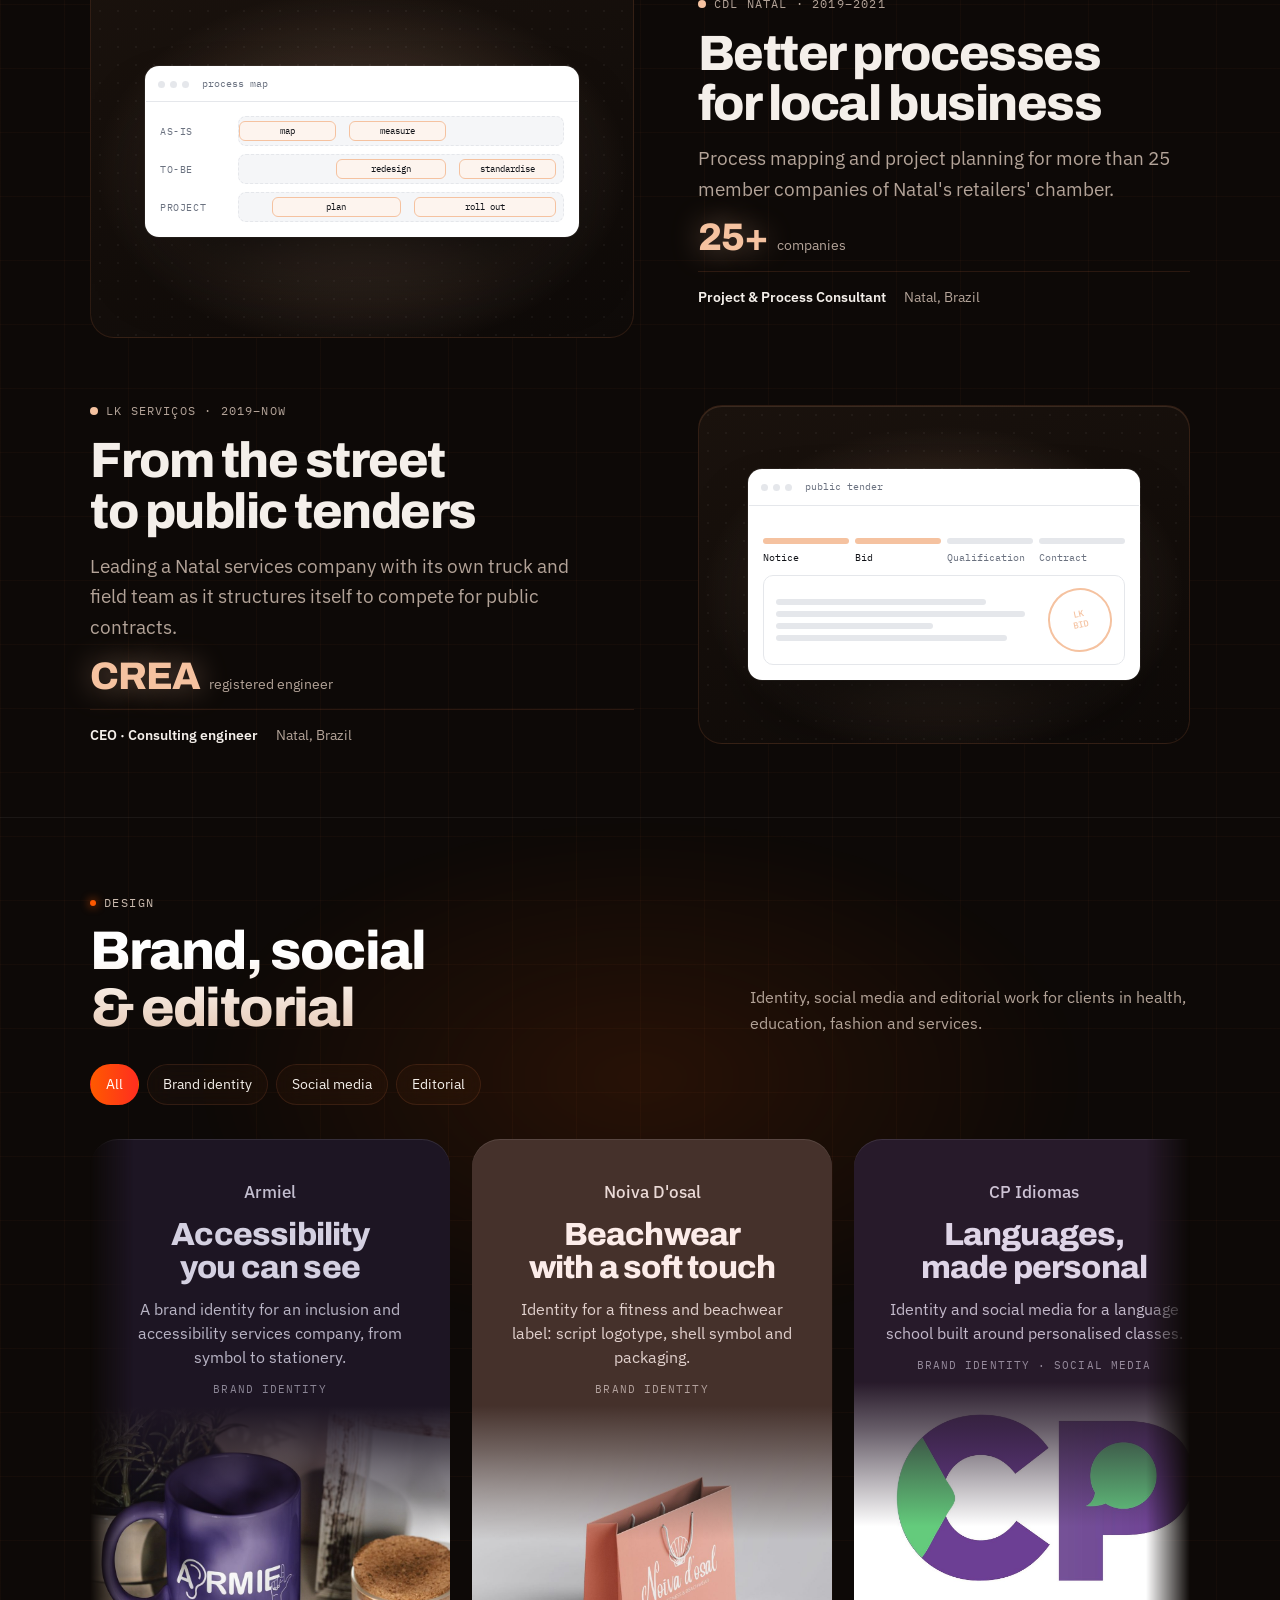
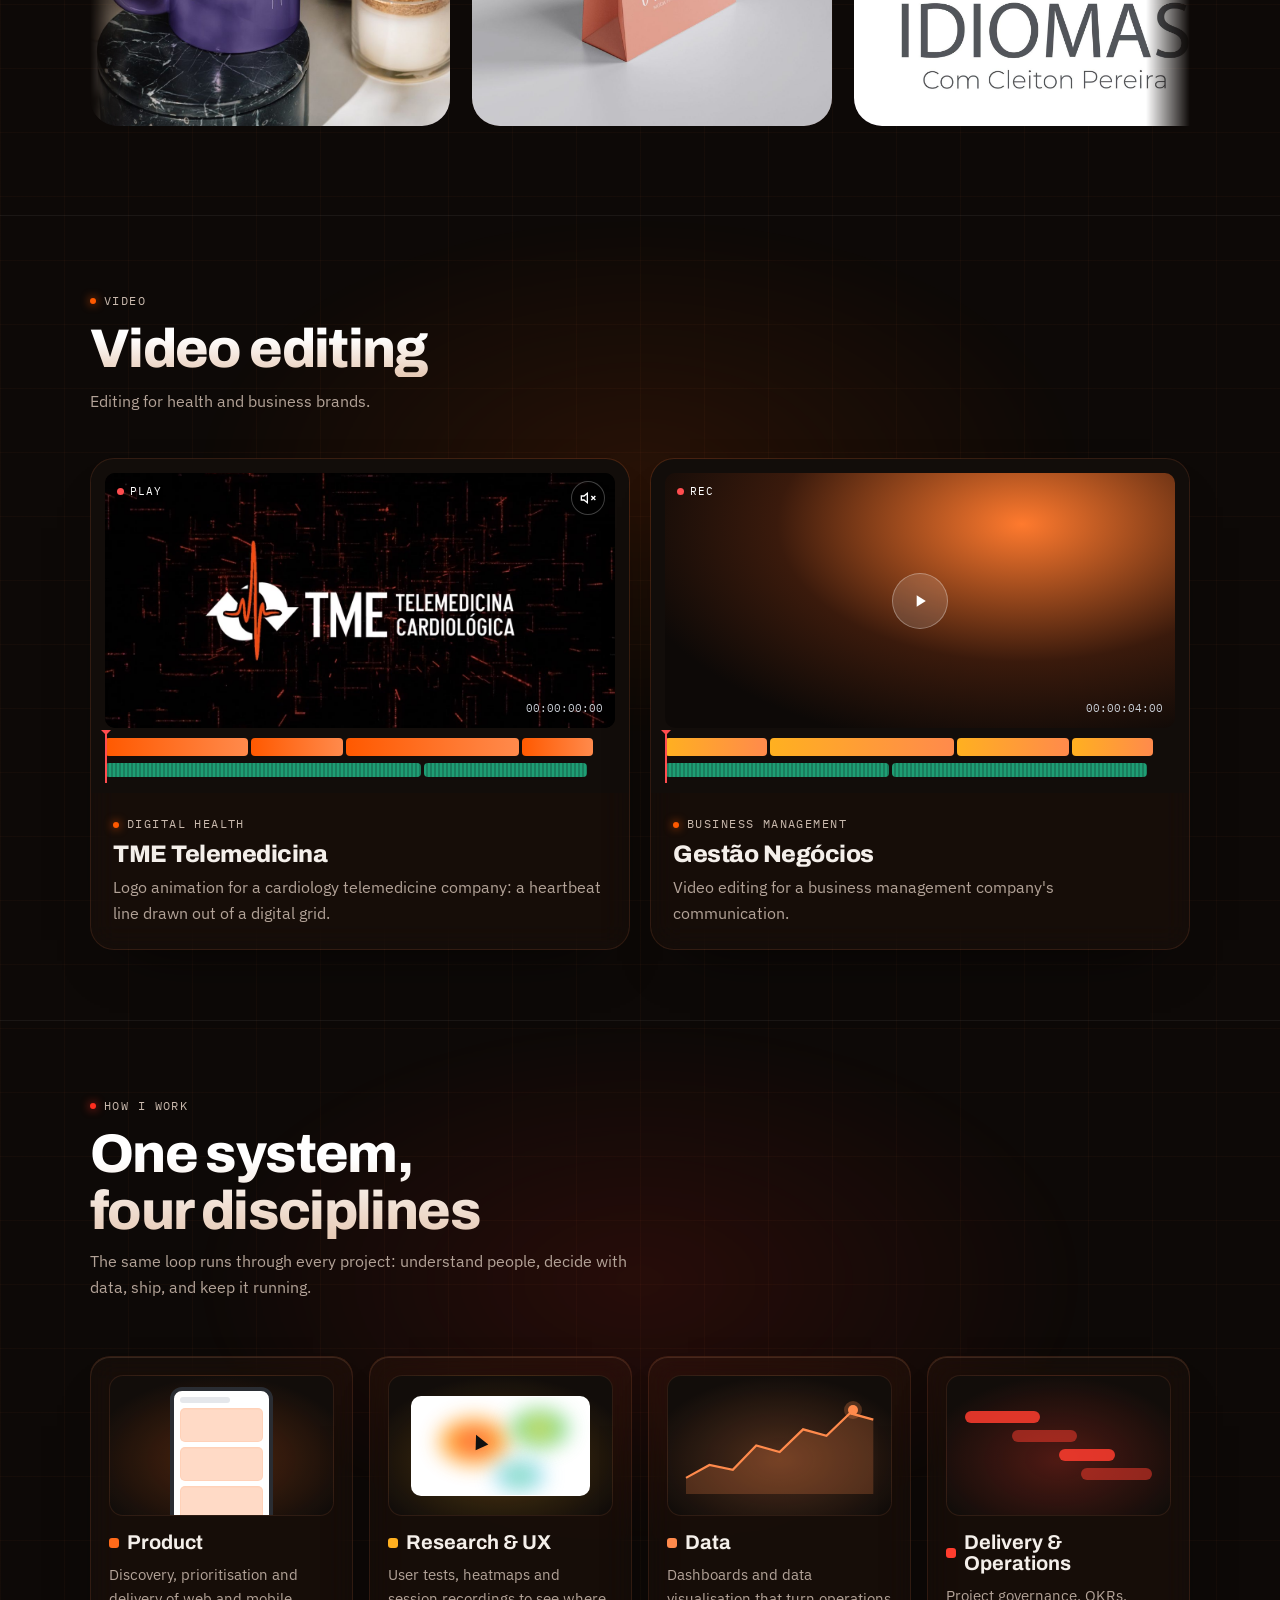
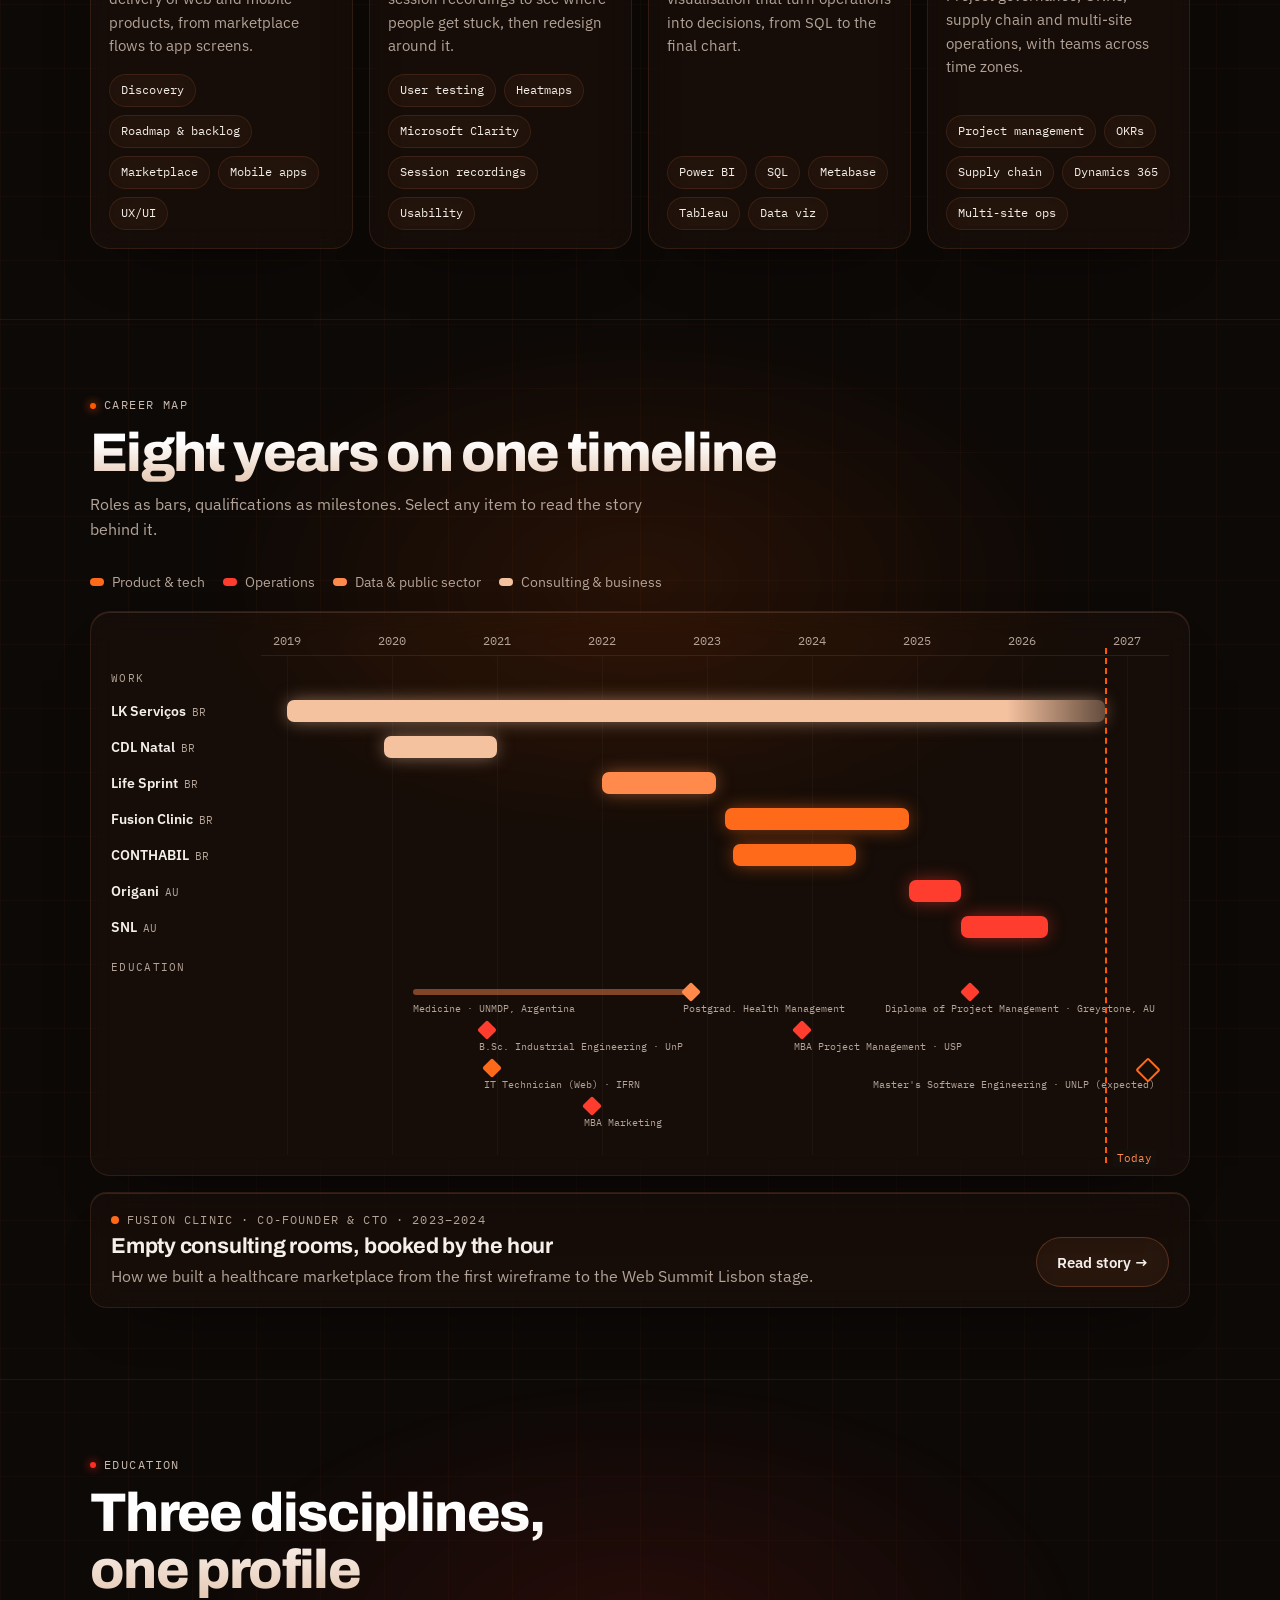
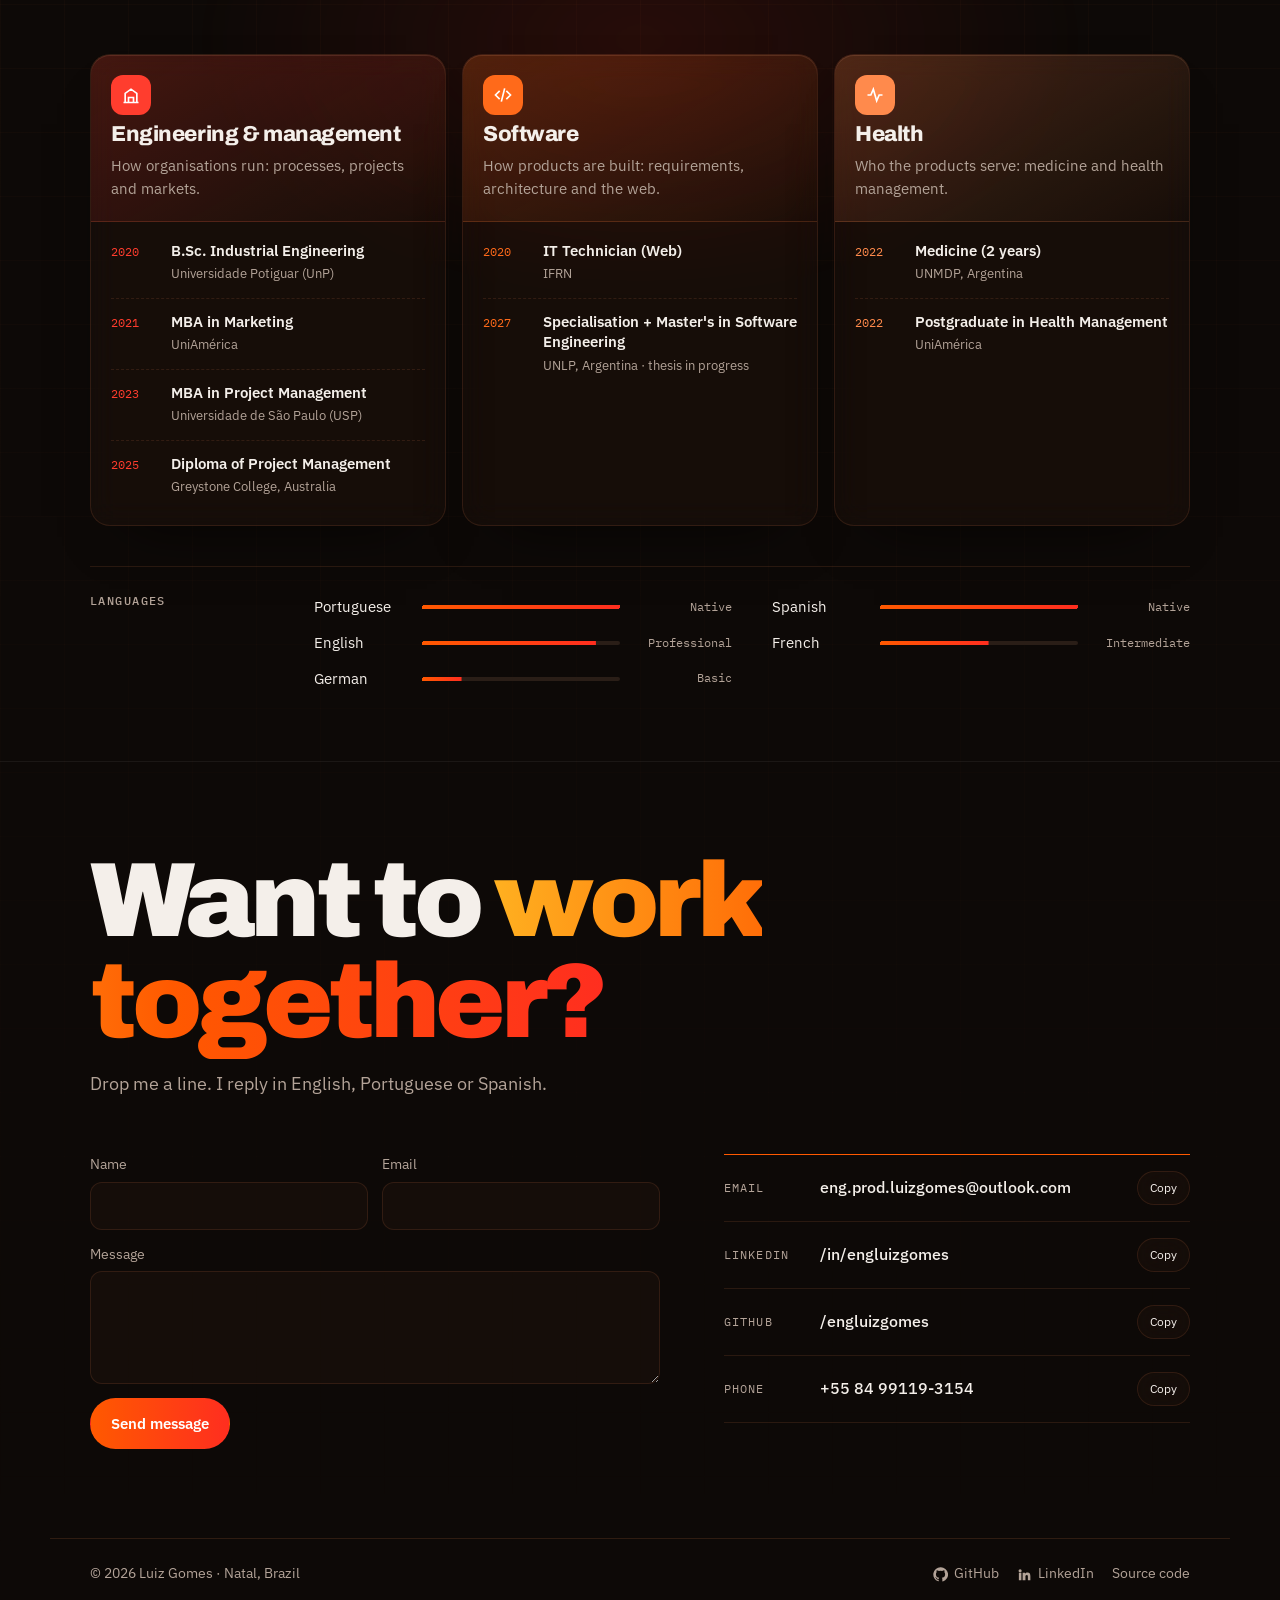
==== commit 0eeae78c: "Update years of experience to 8+ and SNL sites to 16 Co-Authored-By: Claude Opus 5.5 <noreply@anthro" ====
--- a/index.html
+++ b/index.html
@@ -4,11 +4,11 @@
 <meta charset="utf-8">
 <meta name="viewport" content="width=device-width, initial-scale=1, viewport-fit=cover">
 <title>Luiz Gomes — Project, Product &amp; Operations Manager</title>
-<meta name="description" content="Luiz Gomes is a Project, Product & Operations Manager. Co-founder and CTO of Fusion Clinic. 9+ years across Brazil, Argentina, Australia and Spain.">
+<meta name="description" content="Luiz Gomes is a Project, Product & Operations Manager. Co-founder and CTO of Fusion Clinic. 8+ years across Brazil, Argentina, Australia and Spain.">
 <meta name="theme-color" content="#E85A2C">
 <meta property="og:type" content="website">
 <meta property="og:title" content="Luiz Gomes — Project, Product & Operations Manager">
-<meta property="og:description" content="Products, projects, design and video. 9+ years across Brazil, Argentina, Australia and Spain.">
+<meta property="og:description" content="Products, projects, design and video. 8+ years across Brazil, Argentina, Australia and Spain.">
 <meta property="og:image" content="/assets/img/og.jpg">
 <meta name="twitter:card" content="summary_large_image">
 <link rel="me" href="https://github.com/engluizgomes">
